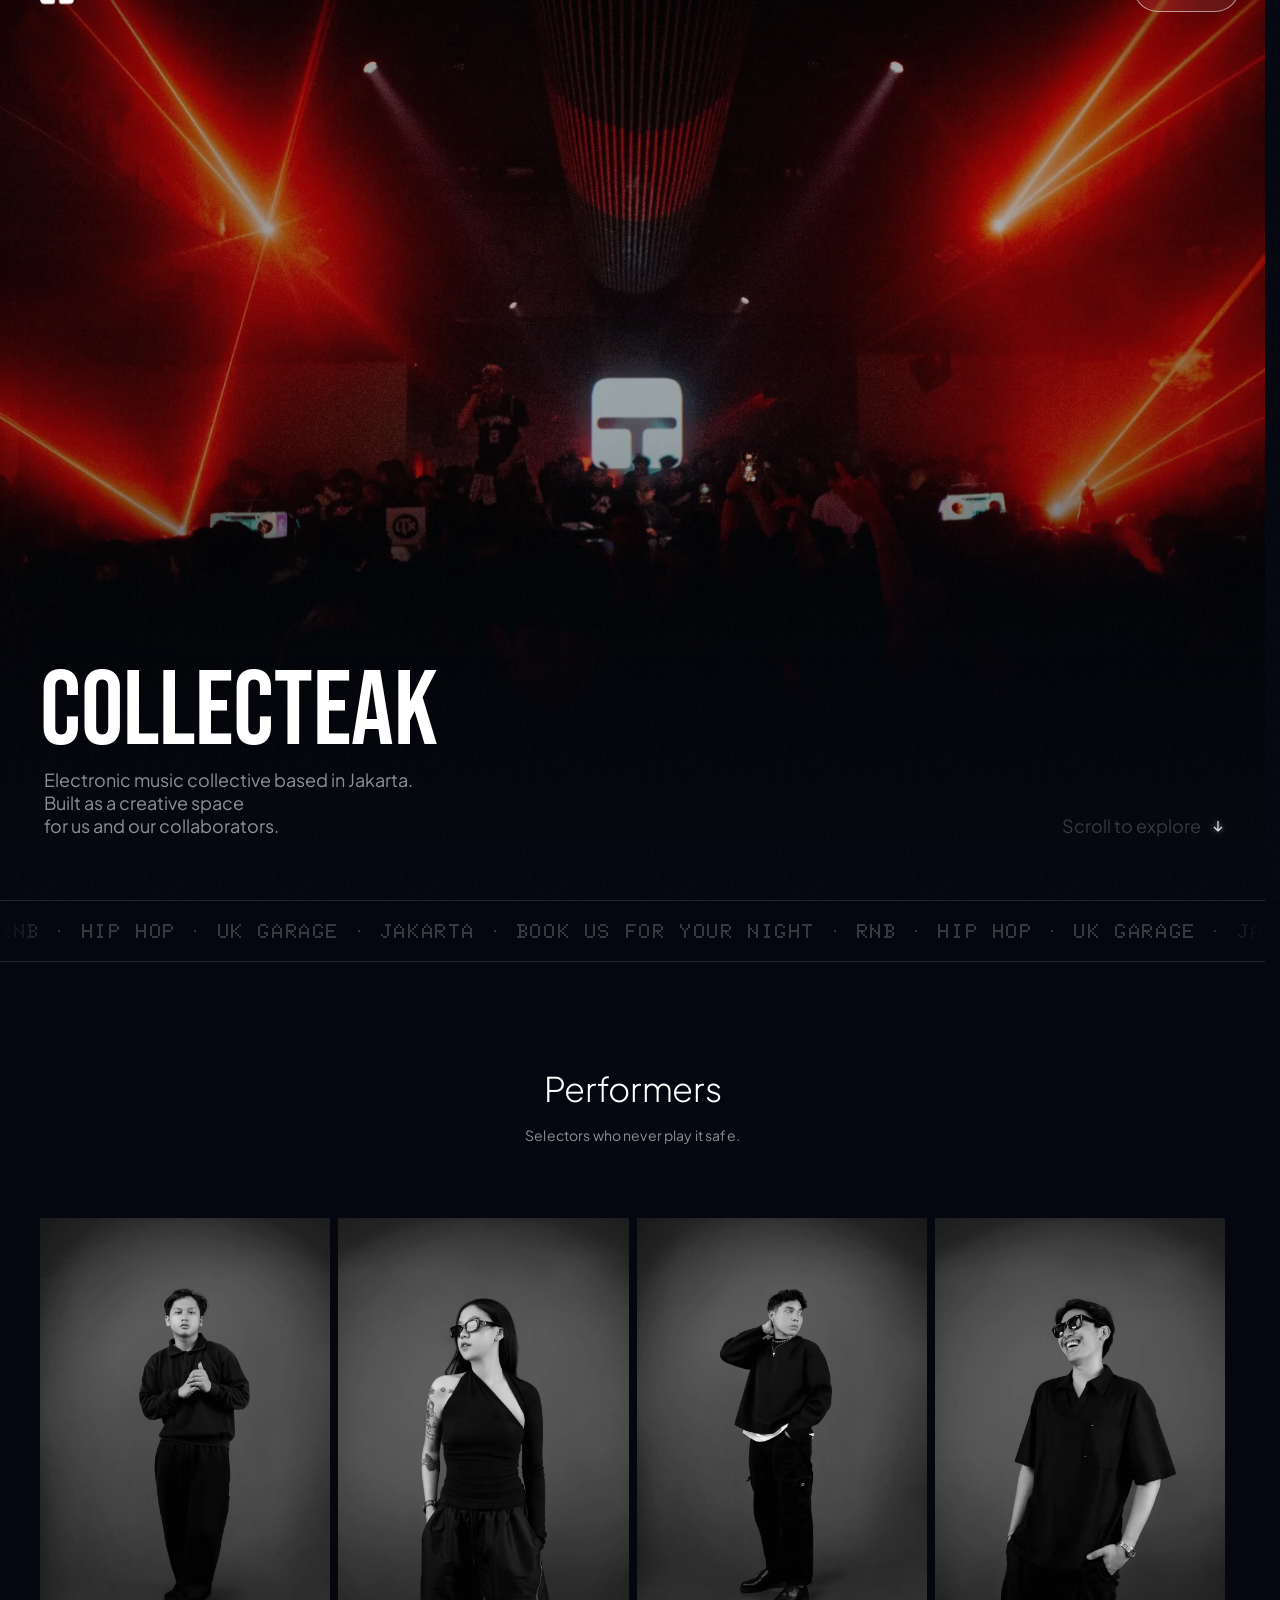
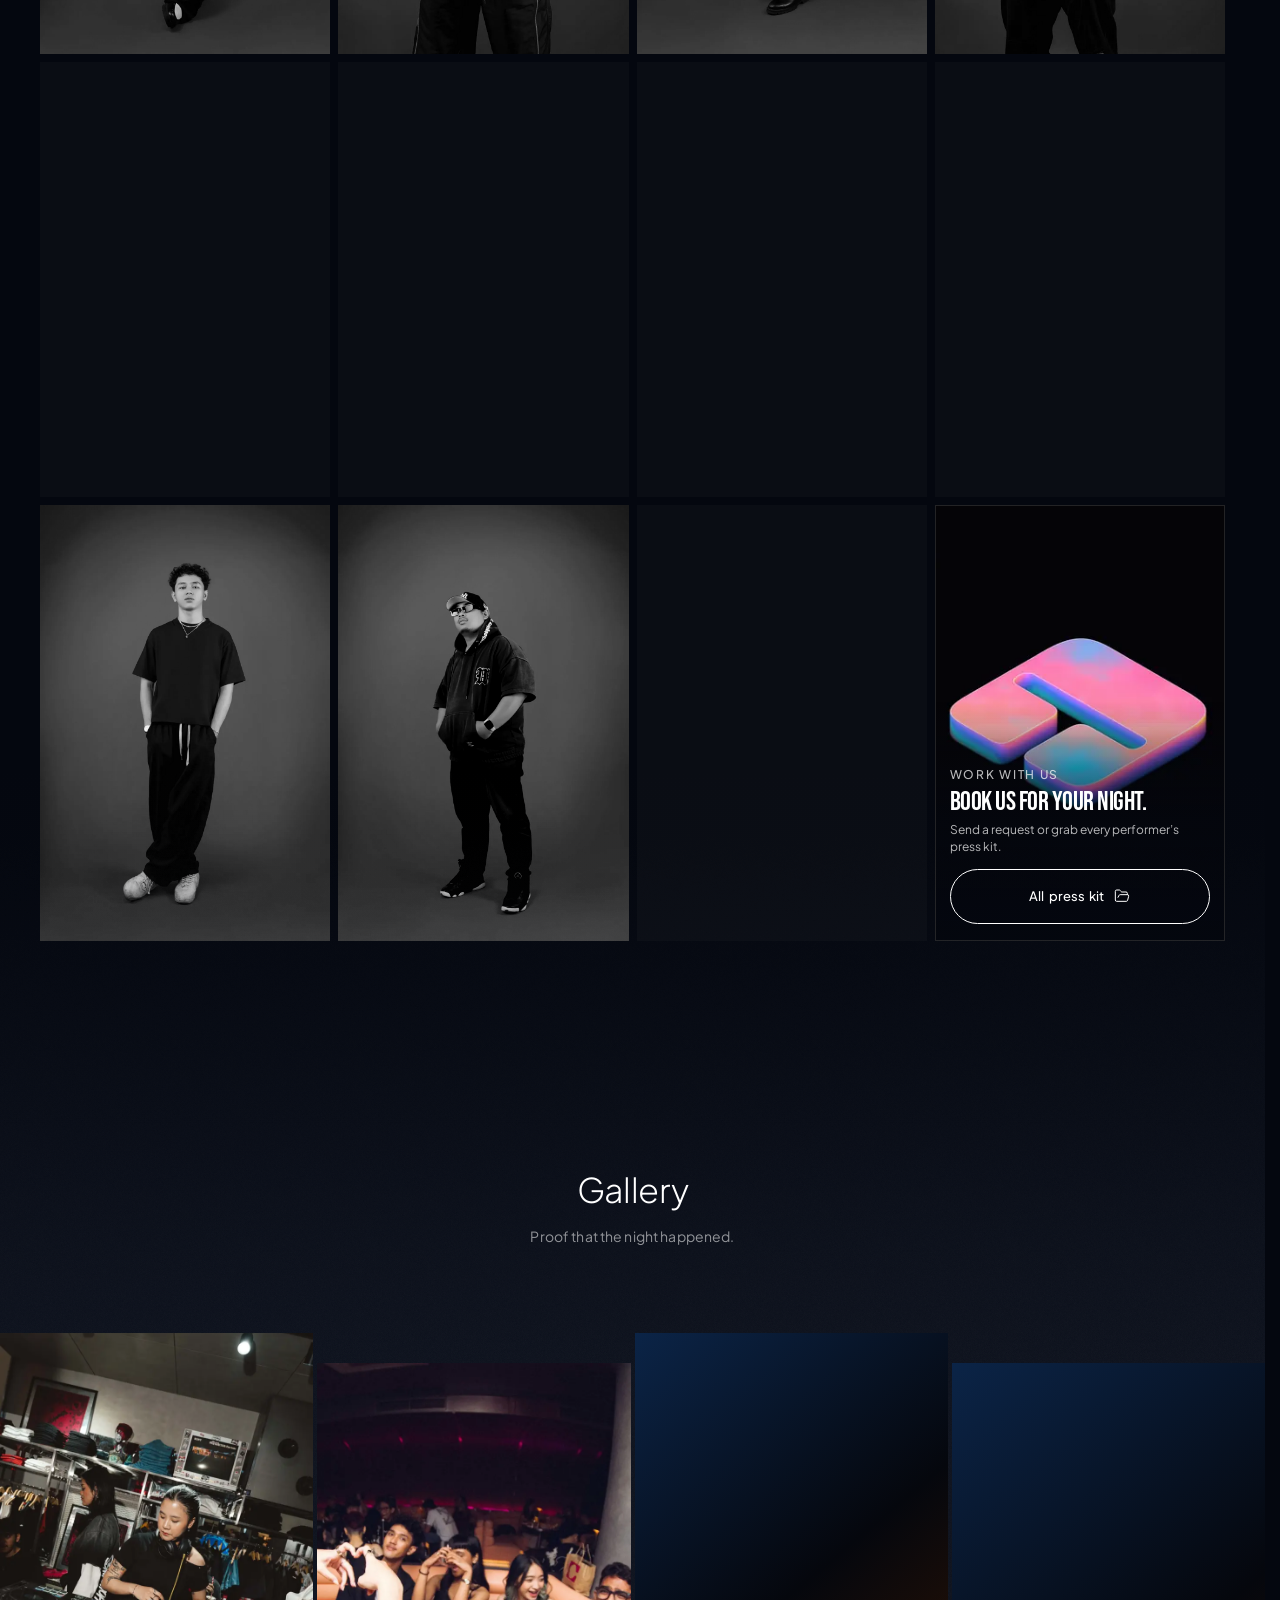
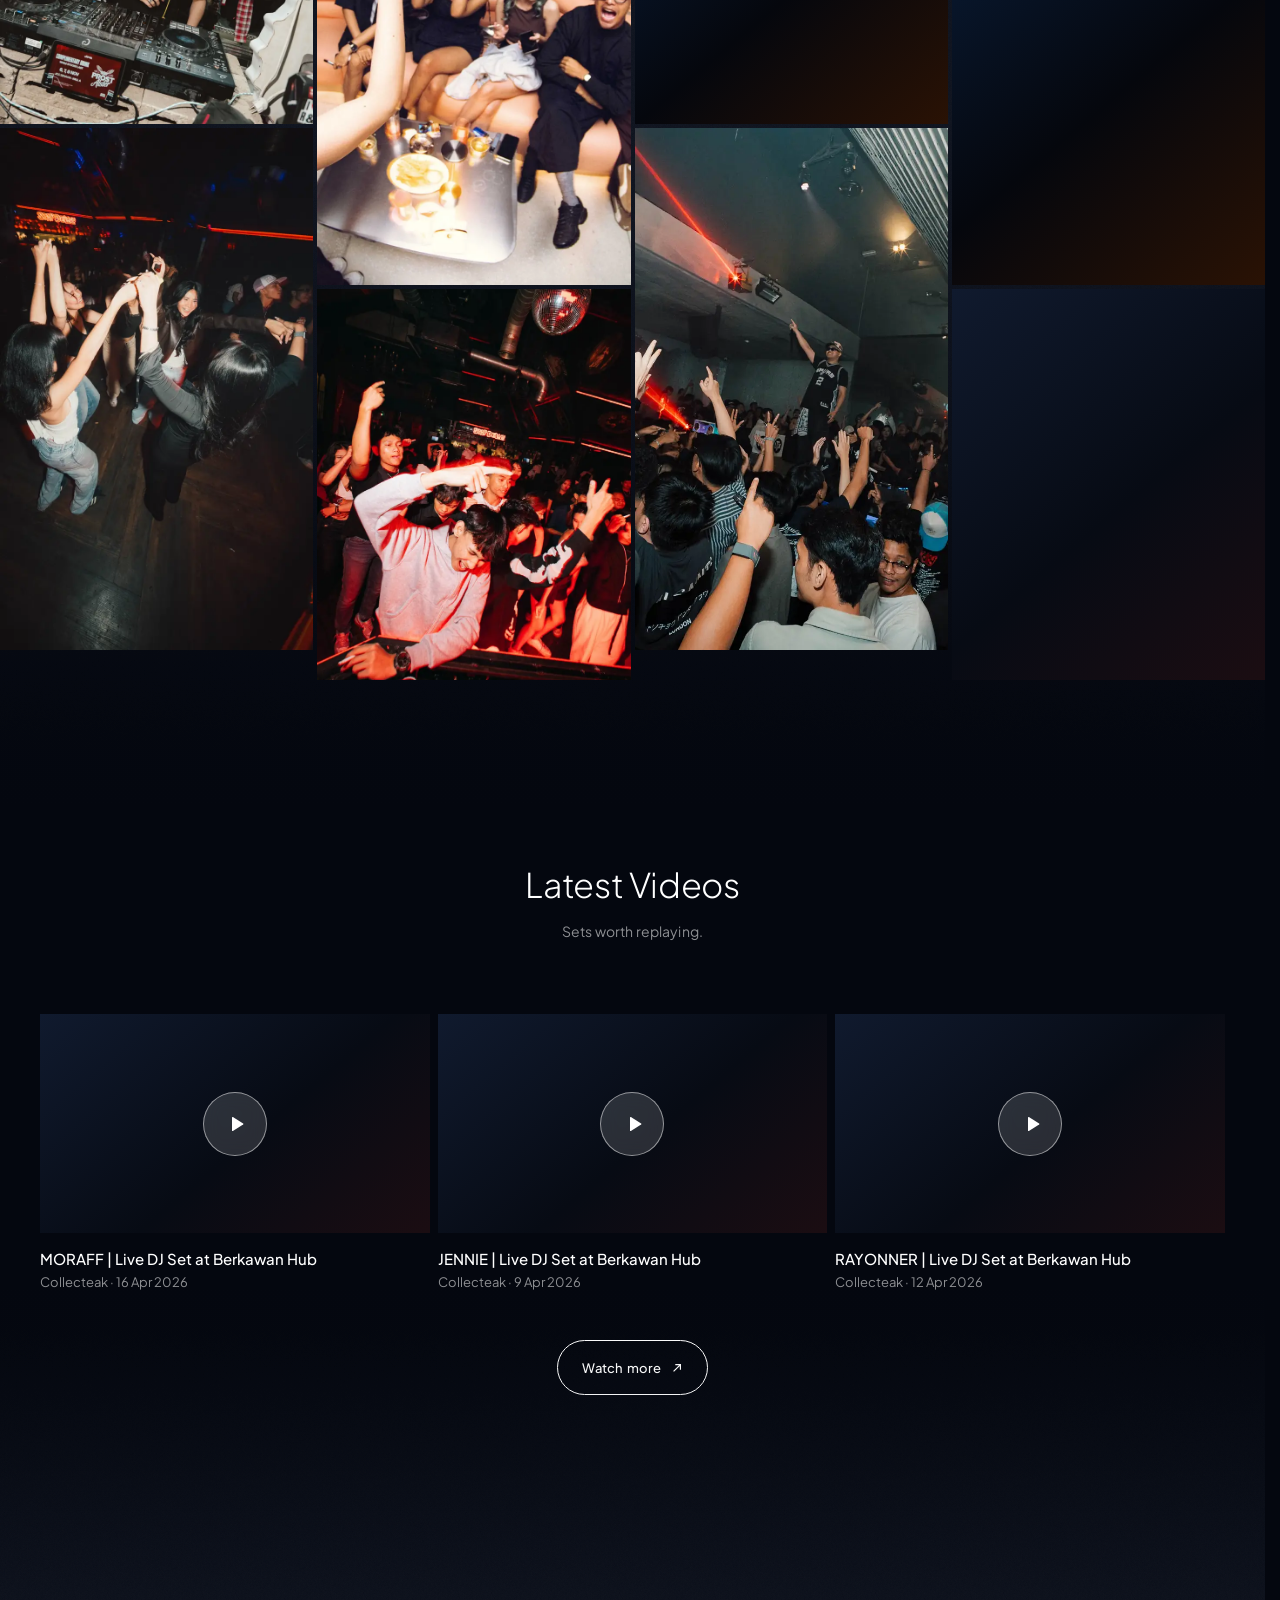
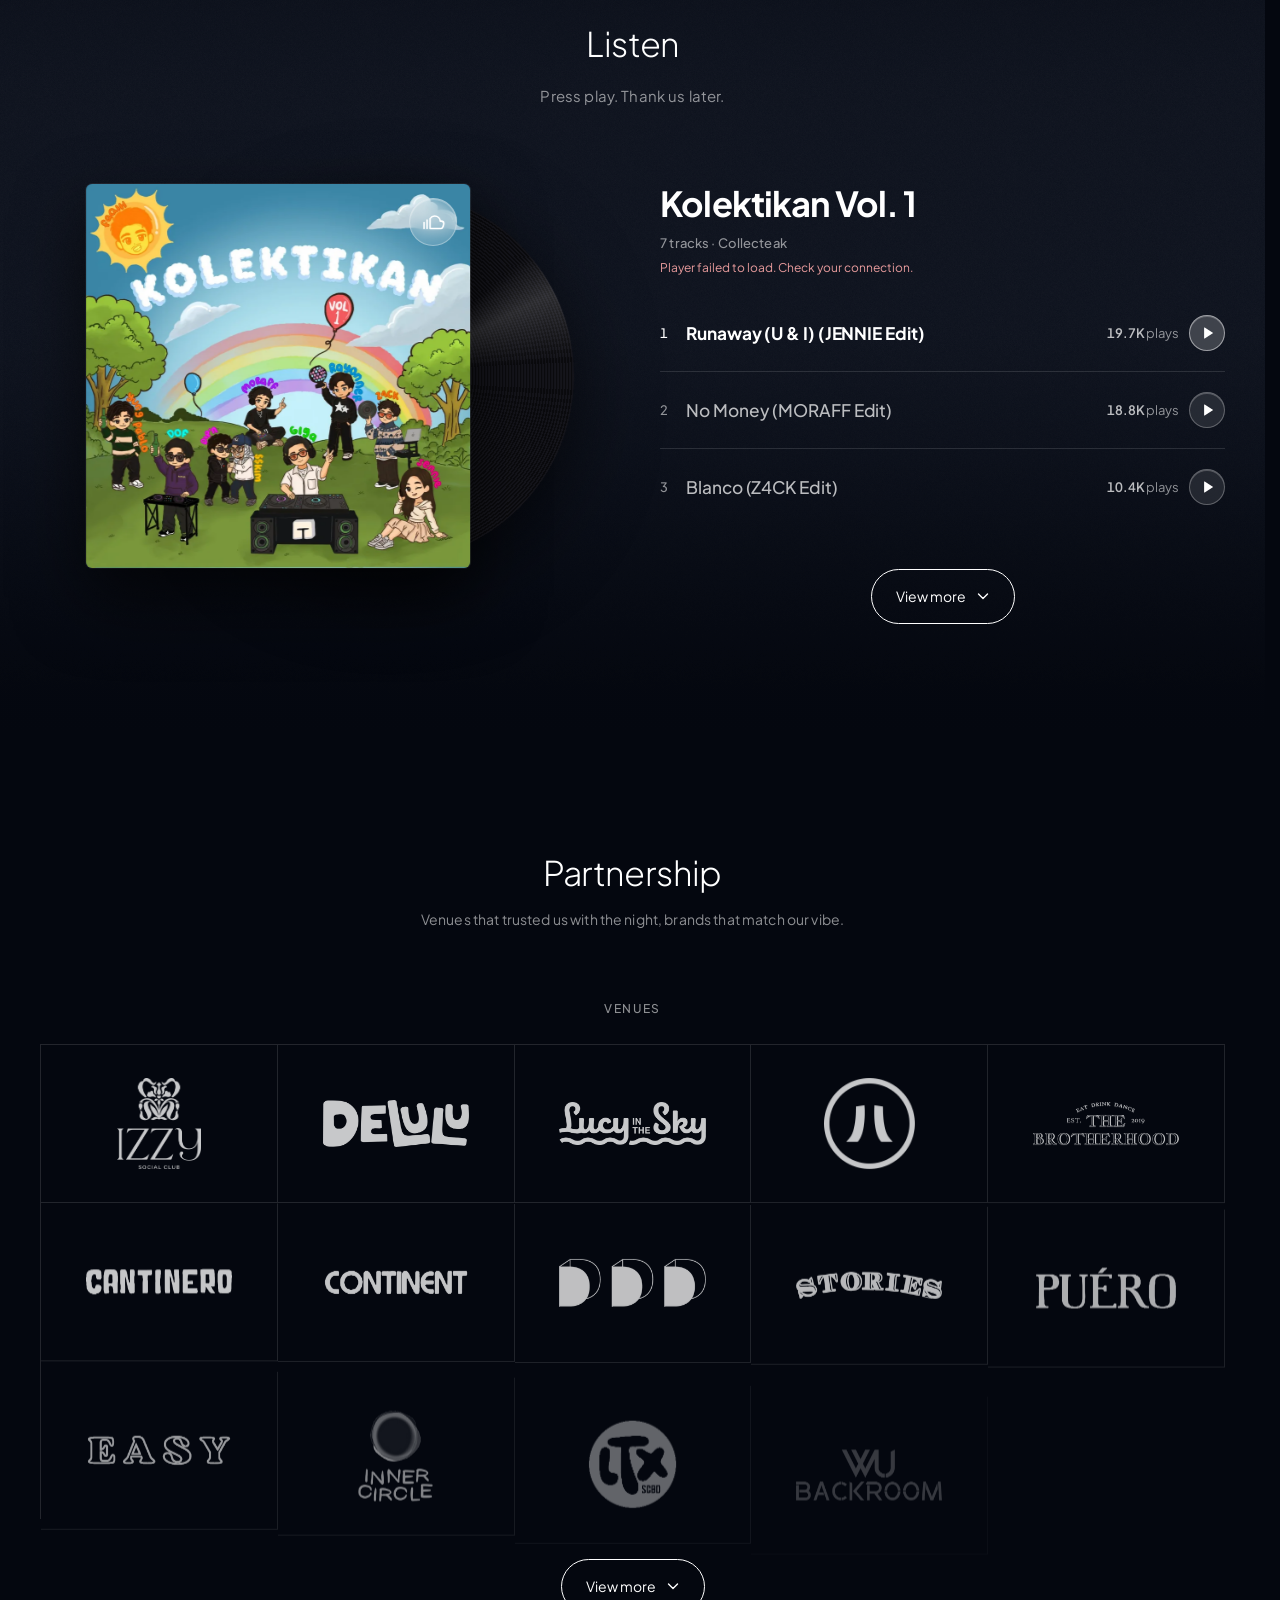
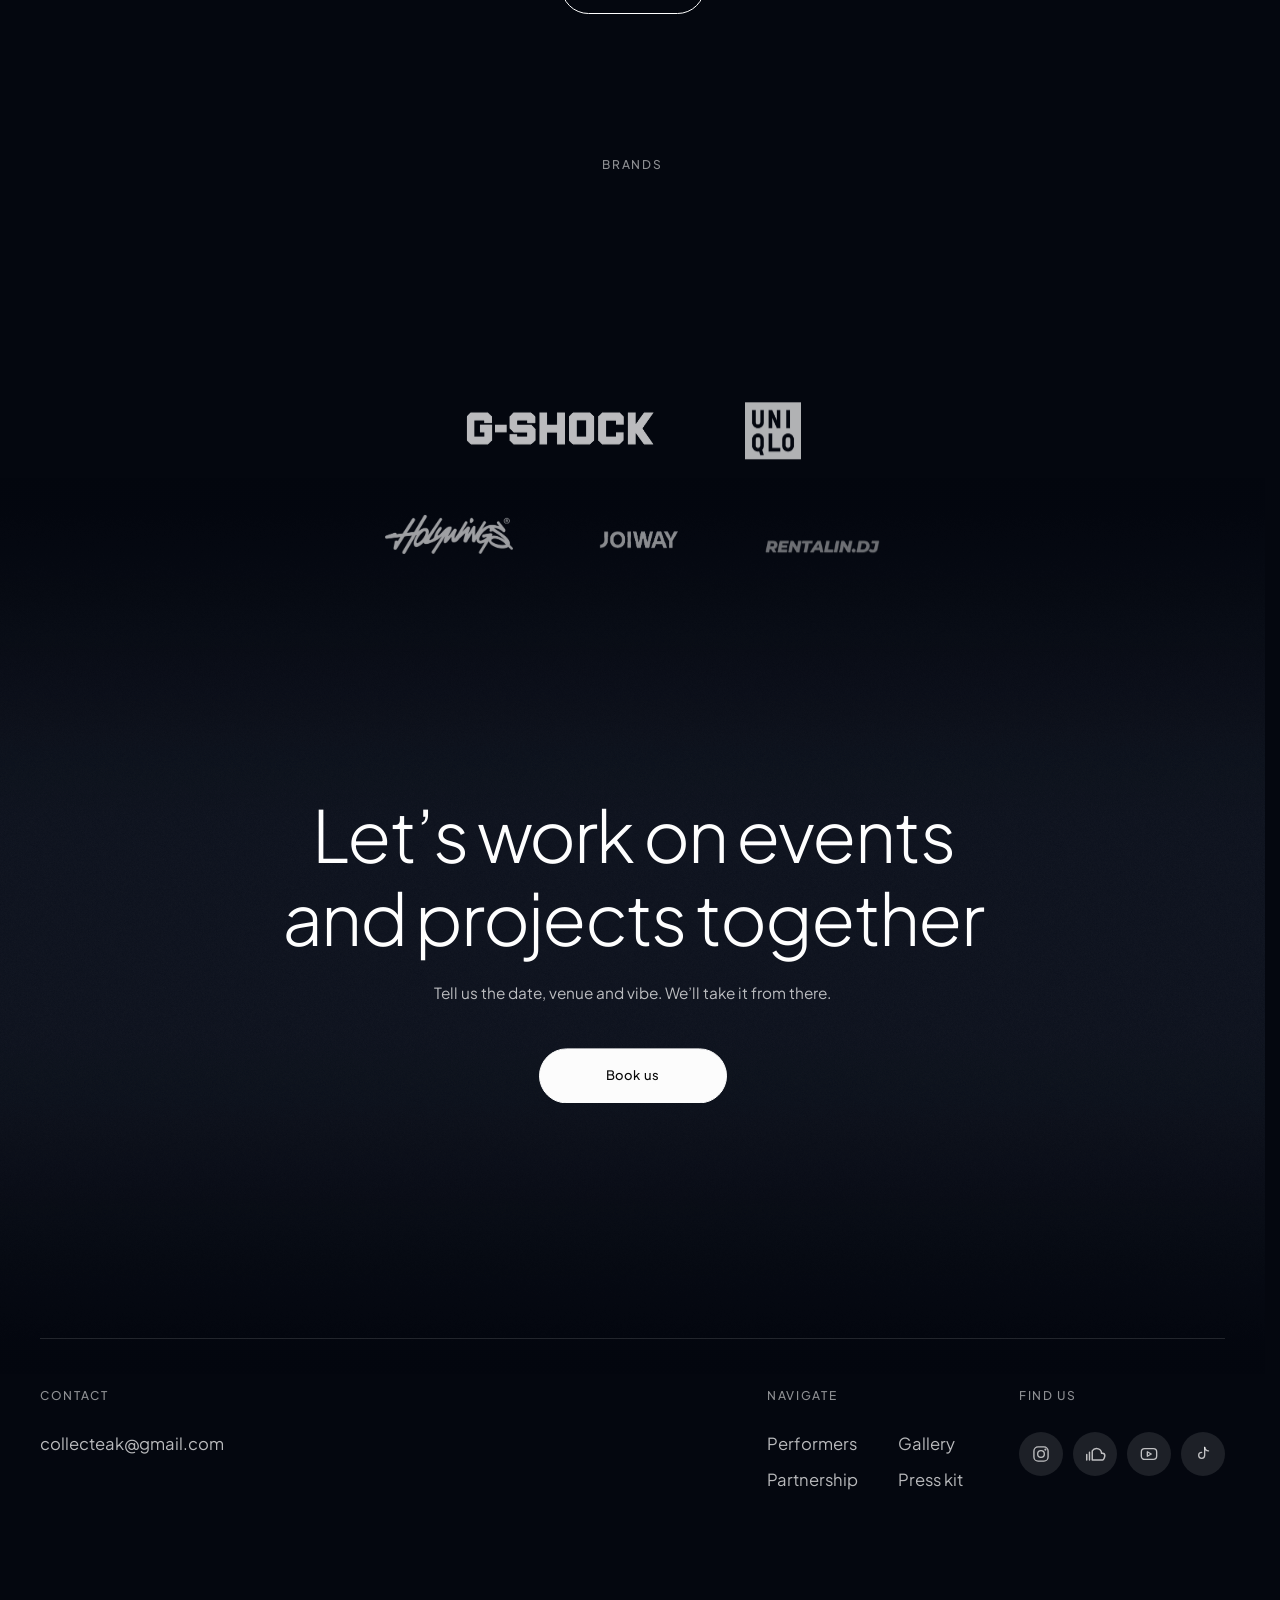
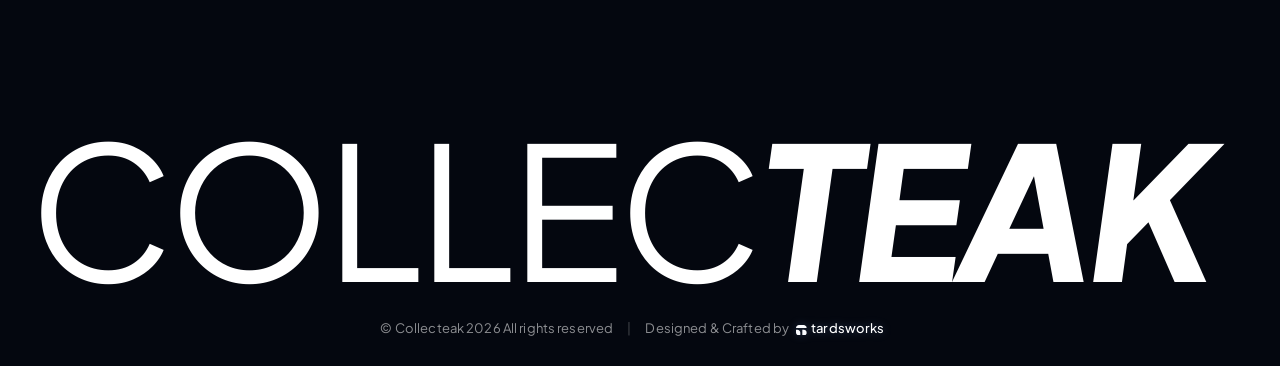
==== index.html @ 118f1865 "site_name changed" ====
<!doctype html>
<!--
Collecteak, single page site

- CSS:    assets/css/style.css (colors and sizes are variables on :root)
- JS:     assets/js/app.js (animation and interaction), vendor/ = GSAP, ScrollTrigger, Lenis
- Images: assets/img/{ui,talent,gallery,venues,brands}/ (all .webp)
- Video:  assets/video/collecteak_loop.mp4
- Google Fonts and Three.js (CDN) load from the network.
-->

<html lang="en">
<head>
<meta charset="utf-8">
<meta name="viewport" content="width=device-width,initial-scale=1,viewport-fit=cover">
<link rel="icon" type="image/webp" sizes="32x32" href="assets/img/ui/favicon-32.webp">
<link rel="icon" type="image/webp" sizes="16x16" href="assets/img/ui/favicon-16.webp">
<link rel="apple-touch-icon" sizes="180x180" href="assets/img/ui/apple-touch-icon.png">
<meta name="theme-color" content="#04070f">
<meta property="og:type" content="website">
<meta property="og:site_name" content="Collecteak">
<meta property="og:title" content="Collecteak">
<meta property="og:description" content="Jakarta electronic music collective. RnB, Hip Hop, UK Garage and more. Book us for your night.">
<meta property="og:url" content="https://collecteak-site.vercel.app/">
<meta property="og:image" content="https://collecteak-site.vercel.app/assets/img/share-preview.webp">
<meta property="og:image:type" content="image/webp">
<meta property="og:image:width" content="1200">
<meta property="og:image:height" content="630">
<meta property="og:image:alt" content="COLLECTEAK, Jakarta electronic music collective, live crowd under red lasers">
<meta name="twitter:card" content="summary_large_image">
<meta name="twitter:title" content="COLLECTEAK">
<meta name="twitter:description" content="Jakarta electronic music collective. RnB, Hip Hop, UK Garage and more. Book us for your night.">
<meta name="twitter:image" content="https://collecteak-site.vercel.app/assets/img/share-preview.webp">
<title>COLLECTEAK</title>
<meta name="description" content="Jakarta electronic music collective. RnB, Hip Hop, UK Garage and more. Book us for your night.">
<link rel="preconnect" href="https://fonts.googleapis.com">
<link rel="preconnect" href="https://fonts.gstatic.com" crossorigin>
<link href="https://fonts.googleapis.com/css2?family=Plus+Jakarta+Sans:ital,wght@0,300..800;1,800&family=Doto:wght@300&family=Bebas+Neue&display=swap" rel="stylesheet" media="print" onload="this.media='all'">
<noscript><link href="https://fonts.googleapis.com/css2?family=Plus+Jakarta+Sans:ital,wght@0,300..800;1,800&family=Doto:wght@300&family=Bebas+Neue&display=swap" rel="stylesheet"></noscript>
<link rel="stylesheet" href="assets/css/style.css">
<script src="assets/js/anti-flash.js"></script>
</head>
<body>
<div id="intro"><i class="ip top"></i><i class="ip bot"></i><i class="iflash"></i>
  <div class="ibox"><p class="iw" aria-label="COLLECTEAK"></p></div>
  <span class="ic">000</span><button class="iskip" type="button">Skip</button></div>

<header class="nav">
  <a class="logo" href="#top" aria-label="COLLECTEAK home">
    <img src="assets/img/ui/logo.webp" width="40" height="40" alt="COLLECTEAK">
  </a>
  <nav>
    <div class="side" inert><a href="#talent">Performers</a><a href="#gallery">Gallery</a><a href="#partners">Partnership</a><a href="https://drive.google.com/file/d/1TA0PlPCqAmGu-Fb9R7sBhVUICGeK_vtX/view?usp=sharing" target="_blank" rel="noopener noreferrer" data-presskit aria-label="Press kit, all performers (opens in a new tab)">Press kit</a><a href="#book">Booking</a></div>
    <button class="pill-menu" type="button" aria-expanded="false" aria-controls="menu">
      <svg width="10" height="10" viewBox="0 0 10 10"><path d="M0 0h4v4H0zM6 0h4v4H6zM0 6h4v4H0zM6 6h4v4H6z" fill="currentColor"/></svg><span>Menu</span>
    </button>
  </nav>
</header>

<div id="menu" class="overlay" inert>
  <div class="menu-links"><a class="l" href="#talent"><b>Performers</b><span class="arx" aria-hidden="true"><svg width="14" height="14" viewBox="0 0 14 14" fill="none" stroke="currentColor" stroke-width="1.2"><path d="M3 11L11 3M5 3h6v6"/></svg><svg width="14" height="14" viewBox="0 0 14 14" fill="none" stroke="currentColor" stroke-width="1.2"><path d="M3 11L11 3M5 3h6v6"/></svg></span></a><a class="l" href="#gallery"><b>Gallery</b><span class="arx" aria-hidden="true"><svg width="14" height="14" viewBox="0 0 14 14" fill="none" stroke="currentColor" stroke-width="1.2"><path d="M3 11L11 3M5 3h6v6"/></svg><svg width="14" height="14" viewBox="0 0 14 14" fill="none" stroke="currentColor" stroke-width="1.2"><path d="M3 11L11 3M5 3h6v6"/></svg></span></a><a class="l" href="#partners"><b>Partnership</b><span class="arx" aria-hidden="true"><svg width="14" height="14" viewBox="0 0 14 14" fill="none" stroke="currentColor" stroke-width="1.2"><path d="M3 11L11 3M5 3h6v6"/></svg><svg width="14" height="14" viewBox="0 0 14 14" fill="none" stroke="currentColor" stroke-width="1.2"><path d="M3 11L11 3M5 3h6v6"/></svg></span></a><a class="l" href="https://drive.google.com/file/d/1TA0PlPCqAmGu-Fb9R7sBhVUICGeK_vtX/view?usp=sharing" target="_blank" rel="noopener noreferrer" data-presskit aria-label="Press kit, all performers (opens in a new tab)"><b>Press kit</b><span class="arx" aria-hidden="true"><svg width="14" height="14" viewBox="0 0 14 14" fill="none" stroke="currentColor" stroke-width="1.2"><path d="M3 11L11 3M5 3h6v6"/></svg><svg width="14" height="14" viewBox="0 0 14 14" fill="none" stroke="currentColor" stroke-width="1.2"><path d="M3 11L11 3M5 3h6v6"/></svg></span></a><a class="l" href="#book"><b>Booking</b><span class="arx" aria-hidden="true"><svg width="14" height="14" viewBox="0 0 14 14" fill="none" stroke="currentColor" stroke-width="1.2"><path d="M3 11L11 3M5 3h6v6"/></svg><svg width="14" height="14" viewBox="0 0 14 14" fill="none" stroke="currentColor" stroke-width="1.2"><path d="M3 11L11 3M5 3h6v6"/></svg></span></a></div>
  <div class="soc menu-soc"><a href="https://www.instagram.com/collecteak/" target="_blank" rel="noopener" aria-label="Instagram"><svg width="20" height="20" viewBox="0 0 24 24" fill="none" stroke="currentColor" stroke-width="1.6" stroke-linecap="round" stroke-linejoin="round"><rect x="3.5" y="3.5" width="17" height="17" rx="5"/><circle cx="12" cy="12" r="4"/><circle cx="17.3" cy="6.7" r=".5" fill="currentColor"/></svg></a><a href="https://soundcloud.com/collecteak" target="_blank" rel="noopener" aria-label="SoundCloud"><svg width="22" height="22" viewBox="0 0 24 24" fill="none" stroke="currentColor" stroke-width="1.6" stroke-linecap="round" stroke-linejoin="round" aria-hidden="true"><path d="M3 12.5v6M6 10v8.5"/><path d="M9 18.5V8.6c1.1-1.7 2.6-2.6 4.5-2.6 3.1 0 5.5 2.3 5.7 5.3.3-.1.6-.2 1-.2 1.4 0 2.5 1.1 2.5 2.5s-1.1 4.9-2.5 4.9z"/></svg></a><a href="https://www.youtube.com/channel/UCy3XAcR4PoA_2_HxWDRNWUg" target="_blank" rel="noopener" aria-label="Youtube"><svg width="20" height="20" viewBox="0 0 24 24" fill="none" stroke="currentColor" stroke-width="1.6" stroke-linecap="round" stroke-linejoin="round"><rect x="2.8" y="5.5" width="18.4" height="13" rx="4"/><path d="M10 9.3v5.4l4.7-2.7z"/></svg></a><a href="https://www.tiktok.com/@collec.teak" target="_blank" rel="noopener" aria-label="Tiktok"><svg width="20" height="20" viewBox="0 0 24 24" fill="none" stroke="currentColor" stroke-width="1.6" stroke-linecap="round" stroke-linejoin="round"><path d="M14 4v9.6a3.6 3.6 0 1 1-3.6-3.6"/><path d="M14 4c.3 2.4 1.9 4 4.6 4.2"/></svg></a></div>
</div>

<div id="soon" class="soon" role="dialog" aria-modal="true" aria-labelledby="soonT" aria-describedby="soonP" aria-hidden="true" inert>
  <div class="soon-card">
    <span class="soon-ic" aria-hidden="true"><svg viewBox="0 0 24 24" fill="none" stroke="currentColor" stroke-width="1.3" stroke-linecap="round" stroke-linejoin="round"><path d="M6 3h12M6 21h12"/><path d="M7 3v3.2a5 5 0 0 0 1.6 3.7L12 12l-3.4 2.1A5 5 0 0 0 7 17.8V21"/><path d="M17 3v3.2a5 5 0 0 1-1.6 3.7L12 12l3.4 2.1a5 5 0 0 1 1.6 3.7V21"/></svg></span>
    <h3 id="soonT" class="soon-t">Coming soon</h3>
    <p id="soonP" class="soon-p">The press kit is on its way. Stay tuned.</p>
    <button type="button" class="btn btn-solid soon-x" aria-label="Close"><span class="bt" aria-hidden="true"><span class="c" style="--i:0" data-c="C">C</span><span class="c" style="--i:1" data-c="l">l</span><span class="c" style="--i:2" data-c="o">o</span><span class="c" style="--i:3" data-c="s">s</span><span class="c" style="--i:4" data-c="e">e</span></span></button>
  </div>
</div>

<main>
<section id="top" class="hero">
  <div class="ph hero-bg"><img src="assets/img/ui/hero-crowd.webp" alt="Club crowd under red laser light" fetchpriority="high" decoding="async"></div>
  <div class="hero-copy">
    <h1 class="wm" aria-label="COLLECTEAK"><span aria-hidden="true"><span class="wl" style="--i:0">C</span><span class="wl" style="--i:1">O</span><span class="wl" style="--i:2">L</span><span class="wl" style="--i:3">L</span><span class="wl" style="--i:4">E</span><span class="wl" style="--i:5">C</span><span class="wl" style="--i:6">T</span><span class="wl" style="--i:7">E</span><span class="wl" style="--i:8">A</span><span class="wl" style="--i:9">K</span></span></h1>
    <div class="hero-cta"><p><span class="nw">Electronic music collective based in Jakarta.</span><br class="hbr"> <span class="ln">Built as a creative space</span> <span class="ln">for us and our collaborators.</span></p></div>
  </div>
  <a class="scue" href="#talent" aria-label="Scroll to explore"><span class="sct">Scroll<span class="sct-x"> to explore</span></span><span class="arw" aria-hidden="true"><svg width="12" height="12" viewBox="0 0 12 12" fill="none" stroke="currentColor" stroke-width="1.2" aria-hidden="true"><path d="M6 1v10M2 7l4 4 4-4"/></svg><svg width="12" height="12" viewBox="0 0 12 12" fill="none" stroke="currentColor" stroke-width="1.2" aria-hidden="true"><path d="M6 1v10M2 7l4 4 4-4"/></svg></span></a>
  </section>
<div class="run-band" role="img" aria-label="RnB, Hip Hop, UK Garage. Jakarta. Book us for your night.">
  <div class="led" aria-hidden="true"><div class="led-t"><span>RNB · HIP HOP · UK GARAGE · JAKARTA · BOOK US FOR YOUR NIGHT · RNB · HIP HOP · UK GARAGE · JAKARTA · BOOK US FOR YOUR NIGHT · RNB · HIP HOP · UK GARAGE · JAKARTA · BOOK US FOR YOUR NIGHT · RNB · HIP HOP · UK GARAGE · JAKARTA · BOOK US FOR YOUR NIGHT · </span><span>RNB · HIP HOP · UK GARAGE · JAKARTA · BOOK US FOR YOUR NIGHT · RNB · HIP HOP · UK GARAGE · JAKARTA · BOOK US FOR YOUR NIGHT · RNB · HIP HOP · UK GARAGE · JAKARTA · BOOK US FOR YOUR NIGHT · RNB · HIP HOP · UK GARAGE · JAKARTA · BOOK US FOR YOUR NIGHT · </span></div></div>
</div>
<section id="talent" class="sec tal-sec">
  <h2 class="rv">Performers</h2>
  <p class="sub rv">Selectors who never play it safe.</p>
  <!-- PERFORMERS: each talent is one .tw block (a .tcard card, all controls live inside the card).
       Photo = <img>. Desktop: the bottom glass bar holds SoundCloud (.tsc), Instagram (.tin) and the Press kit button (.tpk-btn, folder icon).
       Mobile: .tsocial (IG above SoundCloud) moves to the top right of the card and Press kit becomes a glass pill at the bottom.
       Replace href="#" with the real URL (Drive link for the Press kit). While href="#" the button looks active but does nothing when clicked.
       The last card (.tw-cta) is the 3D logo loop video with 3 lines of copy, linking to #book. -->
  <div class="tal">
    <div class="tw stg">
      <div class="ph tcard">
        <img src="assets/img/talent/yung-pablo.webp" alt="Yung Pablo" width="960" height="1440" loading="lazy" decoding="async">
        <div class="tinfo">
          <h3 class="tname">Yung Pablo</h3>
          <div class="tsocial">
            <a class="tic tsc" href="https://soundcloud.com/pab-pab-pab" target="_blank" rel="noopener noreferrer" draggable="false" title="SoundCloud" aria-label="Yung Pablo on SoundCloud (opens in a new tab)"><svg viewBox="0 0 24 24" fill="none" stroke="currentColor" stroke-width="1.27" stroke-linecap="round" stroke-linejoin="round" aria-hidden="true"><path d="M3 12.5v6M6 10v8.5"/><path d="M9 18.5V8.6c1.1-1.7 2.6-2.6 4.5-2.6 3.1 0 5.5 2.3 5.7 5.3.3-.1.6-.2 1-.2 1.4 0 2.5 1.1 2.5 2.5s-1.1 4.9-2.5 4.9z"/></svg></a>
            <a class="tic tin" href="https://www.instagram.com/___yungpablo/" target="_blank" rel="noopener noreferrer" draggable="false" title="@___yungpablo" aria-label="Yung Pablo on Instagram (opens in a new tab)"><svg viewBox="0 0 24 24" fill="none" stroke="currentColor" stroke-width="1.5" stroke-linecap="round" stroke-linejoin="round" aria-hidden="true"><rect x="3.5" y="3.5" width="17" height="17" rx="5"/><circle cx="12" cy="12" r="4"/><circle cx="17.2" cy="6.8" r=".5" fill="currentColor"/></svg></a>
          </div>
          <div class="tpk">
            <a class="btn btn-solid tpk-btn" href="https://drive.google.com/file/d/1j81QEkkll_fjA2ugAFl0mXU8m2eyGKOW/view?usp=sharing" target="_blank" rel="noopener noreferrer" draggable="false" aria-label="Yung Pablo press kit (opens in a new tab)"><span class="bt"><span class="c" style="--i:0" data-c="P">P</span><span class="c" style="--i:1" data-c="r">r</span><span class="c" style="--i:2" data-c="e">e</span><span class="c" style="--i:3" data-c="s">s</span><span class="c" style="--i:4" data-c="s">s</span><span class="c" style="--i:5" data-c=" "> </span><span class="c" style="--i:6" data-c="k">k</span><span class="c" style="--i:7" data-c="i">i</span><span class="c" style="--i:8" data-c="t">t</span></span><svg viewBox="0 0 24 24" width="16" height="16" fill="none" stroke="currentColor" stroke-width="1.5" stroke-linecap="round" stroke-linejoin="round" aria-hidden="true"><path d="m6 14 1.5-2.9A2 2 0 0 1 9.24 10H20a2 2 0 0 1 1.94 2.5l-1.54 6a2 2 0 0 1-1.95 1.5H4a2 2 0 0 1-2-2V5a2 2 0 0 1 2-2h3.9a2 2 0 0 1 1.69.9l.81 1.2a2 2 0 0 0 1.67.9H18a2 2 0 0 1 2 2v2"/></svg></a>
          </div>
        </div>
      </div>
    </div>
    <div class="tw stg">
      <div class="ph tcard">
        <img src="assets/img/talent/jennie.webp" alt="Jennie" width="960" height="1440" loading="lazy" decoding="async">
        <div class="tinfo">
          <h3 class="tname">Jennie</h3>
          <div class="tsocial">
            <a class="tic tsc" href="https://soundcloud.com/jennisoepeno" target="_blank" rel="noopener noreferrer" draggable="false" title="SoundCloud" aria-label="Jennie on SoundCloud (opens in a new tab)"><svg viewBox="0 0 24 24" fill="none" stroke="currentColor" stroke-width="1.27" stroke-linecap="round" stroke-linejoin="round" aria-hidden="true"><path d="M3 12.5v6M6 10v8.5"/><path d="M9 18.5V8.6c1.1-1.7 2.6-2.6 4.5-2.6 3.1 0 5.5 2.3 5.7 5.3.3-.1.6-.2 1-.2 1.4 0 2.5 1.1 2.5 2.5s-1.1 4.9-2.5 4.9z"/></svg></a>
            <a class="tic tin" href="https://instagram.com/jennisoepeno" target="_blank" rel="noopener noreferrer" draggable="false" title="@jennisoepeno" aria-label="Jennie on Instagram (opens in a new tab)"><svg viewBox="0 0 24 24" fill="none" stroke="currentColor" stroke-width="1.5" stroke-linecap="round" stroke-linejoin="round" aria-hidden="true"><rect x="3.5" y="3.5" width="17" height="17" rx="5"/><circle cx="12" cy="12" r="4"/><circle cx="17.2" cy="6.8" r=".5" fill="currentColor"/></svg></a>
          </div>
          <div class="tpk">
            <a class="btn btn-solid tpk-btn" href="https://drive.google.com/file/d/1p7YWulDwiQ9xz5FQZ9GSKikWlBSEY9ms/view?usp=sharing" target="_blank" rel="noopener noreferrer" draggable="false" aria-label="Jennie press kit (opens in a new tab)"><span class="bt"><span class="c" style="--i:0" data-c="P">P</span><span class="c" style="--i:1" data-c="r">r</span><span class="c" style="--i:2" data-c="e">e</span><span class="c" style="--i:3" data-c="s">s</span><span class="c" style="--i:4" data-c="s">s</span><span class="c" style="--i:5" data-c=" "> </span><span class="c" style="--i:6" data-c="k">k</span><span class="c" style="--i:7" data-c="i">i</span><span class="c" style="--i:8" data-c="t">t</span></span><svg viewBox="0 0 24 24" width="16" height="16" fill="none" stroke="currentColor" stroke-width="1.5" stroke-linecap="round" stroke-linejoin="round" aria-hidden="true"><path d="m6 14 1.5-2.9A2 2 0 0 1 9.24 10H20a2 2 0 0 1 1.94 2.5l-1.54 6a2 2 0 0 1-1.95 1.5H4a2 2 0 0 1-2-2V5a2 2 0 0 1 2-2h3.9a2 2 0 0 1 1.69.9l.81 1.2a2 2 0 0 0 1.67.9H18a2 2 0 0 1 2 2v2"/></svg></a>
          </div>
        </div>
      </div>
    </div>
    <div class="tw stg">
      <div class="ph tcard">
        <img src="assets/img/talent/z4ck.webp" alt="Z4ck" width="960" height="1440" loading="lazy" decoding="async">
        <div class="tinfo">
          <h3 class="tname">Z4ck</h3>
          <div class="tsocial">
            <a class="tic tsc" href="https://soundcloud.com/alif-muhammad-dzaki" target="_blank" rel="noopener noreferrer" draggable="false" title="SoundCloud" aria-label="Z4ck on SoundCloud (opens in a new tab)"><svg viewBox="0 0 24 24" fill="none" stroke="currentColor" stroke-width="1.27" stroke-linecap="round" stroke-linejoin="round" aria-hidden="true"><path d="M3 12.5v6M6 10v8.5"/><path d="M9 18.5V8.6c1.1-1.7 2.6-2.6 4.5-2.6 3.1 0 5.5 2.3 5.7 5.3.3-.1.6-.2 1-.2 1.4 0 2.5 1.1 2.5 2.5s-1.1 4.9-2.5 4.9z"/></svg></a>
            <a class="tic tin" href="https://instagram.com/alifmdzaki" target="_blank" rel="noopener noreferrer" draggable="false" title="@alifmdzaki" aria-label="Z4ck on Instagram (opens in a new tab)"><svg viewBox="0 0 24 24" fill="none" stroke="currentColor" stroke-width="1.5" stroke-linecap="round" stroke-linejoin="round" aria-hidden="true"><rect x="3.5" y="3.5" width="17" height="17" rx="5"/><circle cx="12" cy="12" r="4"/><circle cx="17.2" cy="6.8" r=".5" fill="currentColor"/></svg></a>
          </div>
          <div class="tpk">
            <a class="btn btn-solid tpk-btn" href="https://drive.google.com/file/d/1dZNICSJsno-XjHZZxwqtmz1XHr4N5GVG/view?usp=sharing" target="_blank" rel="noopener noreferrer" draggable="false" aria-label="Z4ck press kit (opens in a new tab)"><span class="bt"><span class="c" style="--i:0" data-c="P">P</span><span class="c" style="--i:1" data-c="r">r</span><span class="c" style="--i:2" data-c="e">e</span><span class="c" style="--i:3" data-c="s">s</span><span class="c" style="--i:4" data-c="s">s</span><span class="c" style="--i:5" data-c=" "> </span><span class="c" style="--i:6" data-c="k">k</span><span class="c" style="--i:7" data-c="i">i</span><span class="c" style="--i:8" data-c="t">t</span></span><svg viewBox="0 0 24 24" width="16" height="16" fill="none" stroke="currentColor" stroke-width="1.5" stroke-linecap="round" stroke-linejoin="round" aria-hidden="true"><path d="m6 14 1.5-2.9A2 2 0 0 1 9.24 10H20a2 2 0 0 1 1.94 2.5l-1.54 6a2 2 0 0 1-1.95 1.5H4a2 2 0 0 1-2-2V5a2 2 0 0 1 2-2h3.9a2 2 0 0 1 1.69.9l.81 1.2a2 2 0 0 0 1.67.9H18a2 2 0 0 1 2 2v2"/></svg></a>
          </div>
        </div>
      </div>
    </div>
    <div class="tw stg">
      <div class="ph tcard">
        <img src="assets/img/talent/dof.webp" alt="Dof" width="960" height="1440" loading="lazy" decoding="async">
        <div class="tinfo">
          <h3 class="tname">Dof</h3>
          <div class="tsocial">
            <a class="tic tsc" href="https://soundcloud.com/aldo-fallah" target="_blank" rel="noopener noreferrer" draggable="false" title="SoundCloud" aria-label="Dof on SoundCloud (opens in a new tab)"><svg viewBox="0 0 24 24" fill="none" stroke="currentColor" stroke-width="1.27" stroke-linecap="round" stroke-linejoin="round" aria-hidden="true"><path d="M3 12.5v6M6 10v8.5"/><path d="M9 18.5V8.6c1.1-1.7 2.6-2.6 4.5-2.6 3.1 0 5.5 2.3 5.7 5.3.3-.1.6-.2 1-.2 1.4 0 2.5 1.1 2.5 2.5s-1.1 4.9-2.5 4.9z"/></svg></a>
            <a class="tic tin" href="https://instagram.com/aldofallah16" target="_blank" rel="noopener noreferrer" draggable="false" title="@aldofallah16" aria-label="Dof on Instagram (opens in a new tab)"><svg viewBox="0 0 24 24" fill="none" stroke="currentColor" stroke-width="1.5" stroke-linecap="round" stroke-linejoin="round" aria-hidden="true"><rect x="3.5" y="3.5" width="17" height="17" rx="5"/><circle cx="12" cy="12" r="4"/><circle cx="17.2" cy="6.8" r=".5" fill="currentColor"/></svg></a>
          </div>
          <div class="tpk">
            <a class="btn btn-solid tpk-btn" href="https://drive.google.com/file/d/1KveHzVBWaFE5jzjagZq701WuIuUrKxcj/view?usp=sharing" target="_blank" rel="noopener noreferrer" draggable="false" aria-label="Dof press kit (opens in a new tab)"><span class="bt"><span class="c" style="--i:0" data-c="P">P</span><span class="c" style="--i:1" data-c="r">r</span><span class="c" style="--i:2" data-c="e">e</span><span class="c" style="--i:3" data-c="s">s</span><span class="c" style="--i:4" data-c="s">s</span><span class="c" style="--i:5" data-c=" "> </span><span class="c" style="--i:6" data-c="k">k</span><span class="c" style="--i:7" data-c="i">i</span><span class="c" style="--i:8" data-c="t">t</span></span><svg viewBox="0 0 24 24" width="16" height="16" fill="none" stroke="currentColor" stroke-width="1.5" stroke-linecap="round" stroke-linejoin="round" aria-hidden="true"><path d="m6 14 1.5-2.9A2 2 0 0 1 9.24 10H20a2 2 0 0 1 1.94 2.5l-1.54 6a2 2 0 0 1-1.95 1.5H4a2 2 0 0 1-2-2V5a2 2 0 0 1 2-2h3.9a2 2 0 0 1 1.69.9l.81 1.2a2 2 0 0 0 1.67.9H18a2 2 0 0 1 2 2v2"/></svg></a>
          </div>
        </div>
      </div>
    </div>
    <div class="tw stg">
      <div class="ph tcard">
        <img src="assets/img/talent/fate.webp" alt="Fate" width="960" height="1440" loading="lazy" decoding="async">
        <div class="tinfo">
          <h3 class="tname">Fate</h3>
          <div class="tsocial">
            <a class="tic tsc" href="#" target="_blank" rel="noopener noreferrer" draggable="false" title="SoundCloud" aria-label="Fate on SoundCloud (opens in a new tab)"><svg viewBox="0 0 24 24" fill="none" stroke="currentColor" stroke-width="1.27" stroke-linecap="round" stroke-linejoin="round" aria-hidden="true"><path d="M3 12.5v6M6 10v8.5"/><path d="M9 18.5V8.6c1.1-1.7 2.6-2.6 4.5-2.6 3.1 0 5.5 2.3 5.7 5.3.3-.1.6-.2 1-.2 1.4 0 2.5 1.1 2.5 2.5s-1.1 4.9-2.5 4.9z"/></svg></a>
            <a class="tic tin" href="https://instagram.com/fadlanrst" target="_blank" rel="noopener noreferrer" draggable="false" title="@fadlanrst" aria-label="Fate on Instagram (opens in a new tab)"><svg viewBox="0 0 24 24" fill="none" stroke="currentColor" stroke-width="1.5" stroke-linecap="round" stroke-linejoin="round" aria-hidden="true"><rect x="3.5" y="3.5" width="17" height="17" rx="5"/><circle cx="12" cy="12" r="4"/><circle cx="17.2" cy="6.8" r=".5" fill="currentColor"/></svg></a>
          </div>
          <div class="tpk">
            <a data-soon="Fate" class="btn btn-solid tpk-btn" href="#" target="_blank" rel="noopener noreferrer" draggable="false" aria-label="Fate press kit (opens in a new tab)"><span class="bt"><span class="c" style="--i:0" data-c="P">P</span><span class="c" style="--i:1" data-c="r">r</span><span class="c" style="--i:2" data-c="e">e</span><span class="c" style="--i:3" data-c="s">s</span><span class="c" style="--i:4" data-c="s">s</span><span class="c" style="--i:5" data-c=" "> </span><span class="c" style="--i:6" data-c="k">k</span><span class="c" style="--i:7" data-c="i">i</span><span class="c" style="--i:8" data-c="t">t</span></span><svg viewBox="0 0 24 24" width="16" height="16" fill="none" stroke="currentColor" stroke-width="1.5" stroke-linecap="round" stroke-linejoin="round" aria-hidden="true"><path d="m6 14 1.5-2.9A2 2 0 0 1 9.24 10H20a2 2 0 0 1 1.94 2.5l-1.54 6a2 2 0 0 1-1.95 1.5H4a2 2 0 0 1-2-2V5a2 2 0 0 1 2-2h3.9a2 2 0 0 1 1.69.9l.81 1.2a2 2 0 0 0 1.67.9H18a2 2 0 0 1 2 2v2"/></svg></a>
          </div>
        </div>
      </div>
    </div>
    <div class="tw stg">
      <div class="ph tcard">
        <img src="assets/img/talent/giga.webp" alt="Giga" width="960" height="1440" loading="lazy" decoding="async">
        <div class="tinfo">
          <h3 class="tname">Giga</h3>
          <div class="tsocial">
            <a class="tic tsc" href="https://soundcloud.com/agiggg" target="_blank" rel="noopener noreferrer" draggable="false" title="SoundCloud" aria-label="Giga on SoundCloud (opens in a new tab)"><svg viewBox="0 0 24 24" fill="none" stroke="currentColor" stroke-width="1.27" stroke-linecap="round" stroke-linejoin="round" aria-hidden="true"><path d="M3 12.5v6M6 10v8.5"/><path d="M9 18.5V8.6c1.1-1.7 2.6-2.6 4.5-2.6 3.1 0 5.5 2.3 5.7 5.3.3-.1.6-.2 1-.2 1.4 0 2.5 1.1 2.5 2.5s-1.1 4.9-2.5 4.9z"/></svg></a>
            <a class="tic tin" href="https://instagram.com/rizqigiga" target="_blank" rel="noopener noreferrer" draggable="false" title="@rizqigiga" aria-label="Giga on Instagram (opens in a new tab)"><svg viewBox="0 0 24 24" fill="none" stroke="currentColor" stroke-width="1.5" stroke-linecap="round" stroke-linejoin="round" aria-hidden="true"><rect x="3.5" y="3.5" width="17" height="17" rx="5"/><circle cx="12" cy="12" r="4"/><circle cx="17.2" cy="6.8" r=".5" fill="currentColor"/></svg></a>
          </div>
          <div class="tpk">
            <a class="btn btn-solid tpk-btn" href="https://drive.google.com/file/d/18lRAJBxxQIAngoZY_5yyotQmap37esQr/view?usp=sharing" target="_blank" rel="noopener noreferrer" draggable="false" aria-label="Giga press kit (opens in a new tab)"><span class="bt"><span class="c" style="--i:0" data-c="P">P</span><span class="c" style="--i:1" data-c="r">r</span><span class="c" style="--i:2" data-c="e">e</span><span class="c" style="--i:3" data-c="s">s</span><span class="c" style="--i:4" data-c="s">s</span><span class="c" style="--i:5" data-c=" "> </span><span class="c" style="--i:6" data-c="k">k</span><span class="c" style="--i:7" data-c="i">i</span><span class="c" style="--i:8" data-c="t">t</span></span><svg viewBox="0 0 24 24" width="16" height="16" fill="none" stroke="currentColor" stroke-width="1.5" stroke-linecap="round" stroke-linejoin="round" aria-hidden="true"><path d="m6 14 1.5-2.9A2 2 0 0 1 9.24 10H20a2 2 0 0 1 1.94 2.5l-1.54 6a2 2 0 0 1-1.95 1.5H4a2 2 0 0 1-2-2V5a2 2 0 0 1 2-2h3.9a2 2 0 0 1 1.69.9l.81 1.2a2 2 0 0 0 1.67.9H18a2 2 0 0 1 2 2v2"/></svg></a>
          </div>
        </div>
      </div>
    </div>
    <div class="tw stg">
      <div class="ph tcard">
        <img src="assets/img/talent/rayonner.webp" alt="Rayonner" width="960" height="1440" loading="lazy" decoding="async">
        <div class="tinfo">
          <h3 class="tname">Rayonner</h3>
          <div class="tsocial">
            <a class="tic tsc" href="https://soundcloud.com/bintang-rayonner" target="_blank" rel="noopener noreferrer" draggable="false" title="SoundCloud" aria-label="Rayonner on SoundCloud (opens in a new tab)"><svg viewBox="0 0 24 24" fill="none" stroke="currentColor" stroke-width="1.27" stroke-linecap="round" stroke-linejoin="round" aria-hidden="true"><path d="M3 12.5v6M6 10v8.5"/><path d="M9 18.5V8.6c1.1-1.7 2.6-2.6 4.5-2.6 3.1 0 5.5 2.3 5.7 5.3.3-.1.6-.2 1-.2 1.4 0 2.5 1.1 2.5 2.5s-1.1 4.9-2.5 4.9z"/></svg></a>
            <a class="tic tin" href="https://instagram.com/pumpkinsnakes" target="_blank" rel="noopener noreferrer" draggable="false" title="@pumpkinsnakes" aria-label="Rayonner on Instagram (opens in a new tab)"><svg viewBox="0 0 24 24" fill="none" stroke="currentColor" stroke-width="1.5" stroke-linecap="round" stroke-linejoin="round" aria-hidden="true"><rect x="3.5" y="3.5" width="17" height="17" rx="5"/><circle cx="12" cy="12" r="4"/><circle cx="17.2" cy="6.8" r=".5" fill="currentColor"/></svg></a>
          </div>
          <div class="tpk">
            <a class="btn btn-solid tpk-btn" href="https://drive.google.com/file/d/1yjTZFXxUTSAuqsoCupFoXzbyNoQwmXmi/view?usp=sharing" target="_blank" rel="noopener noreferrer" draggable="false" aria-label="Rayonner press kit (opens in a new tab)"><span class="bt"><span class="c" style="--i:0" data-c="P">P</span><span class="c" style="--i:1" data-c="r">r</span><span class="c" style="--i:2" data-c="e">e</span><span class="c" style="--i:3" data-c="s">s</span><span class="c" style="--i:4" data-c="s">s</span><span class="c" style="--i:5" data-c=" "> </span><span class="c" style="--i:6" data-c="k">k</span><span class="c" style="--i:7" data-c="i">i</span><span class="c" style="--i:8" data-c="t">t</span></span><svg viewBox="0 0 24 24" width="16" height="16" fill="none" stroke="currentColor" stroke-width="1.5" stroke-linecap="round" stroke-linejoin="round" aria-hidden="true"><path d="m6 14 1.5-2.9A2 2 0 0 1 9.24 10H20a2 2 0 0 1 1.94 2.5l-1.54 6a2 2 0 0 1-1.95 1.5H4a2 2 0 0 1-2-2V5a2 2 0 0 1 2-2h3.9a2 2 0 0 1 1.69.9l.81 1.2a2 2 0 0 0 1.67.9H18a2 2 0 0 1 2 2v2"/></svg></a>
          </div>
        </div>
      </div>
    </div>
    <div class="tw stg">
      <div class="ph tcard">
        <img src="assets/img/talent/mayli.webp" alt="Mayli" width="960" height="1440" loading="lazy" decoding="async">
        <div class="tinfo">
          <h3 class="tname">Mayli</h3>
          <div class="tsocial">
            <a class="tic tsc" href="#" target="_blank" rel="noopener noreferrer" draggable="false" title="SoundCloud" aria-label="Mayli on SoundCloud (opens in a new tab)"><svg viewBox="0 0 24 24" fill="none" stroke="currentColor" stroke-width="1.27" stroke-linecap="round" stroke-linejoin="round" aria-hidden="true"><path d="M3 12.5v6M6 10v8.5"/><path d="M9 18.5V8.6c1.1-1.7 2.6-2.6 4.5-2.6 3.1 0 5.5 2.3 5.7 5.3.3-.1.6-.2 1-.2 1.4 0 2.5 1.1 2.5 2.5s-1.1 4.9-2.5 4.9z"/></svg></a>
            <a class="tic tin" href="https://instagram.com/lenaabgl" target="_blank" rel="noopener noreferrer" draggable="false" title="@lenaabgl" aria-label="Mayli on Instagram (opens in a new tab)"><svg viewBox="0 0 24 24" fill="none" stroke="currentColor" stroke-width="1.5" stroke-linecap="round" stroke-linejoin="round" aria-hidden="true"><rect x="3.5" y="3.5" width="17" height="17" rx="5"/><circle cx="12" cy="12" r="4"/><circle cx="17.2" cy="6.8" r=".5" fill="currentColor"/></svg></a>
          </div>
          <div class="tpk">
            <a data-soon="Mayli" class="btn btn-solid tpk-btn" href="#" target="_blank" rel="noopener noreferrer" draggable="false" aria-label="Mayli press kit (opens in a new tab)"><span class="bt"><span class="c" style="--i:0" data-c="P">P</span><span class="c" style="--i:1" data-c="r">r</span><span class="c" style="--i:2" data-c="e">e</span><span class="c" style="--i:3" data-c="s">s</span><span class="c" style="--i:4" data-c="s">s</span><span class="c" style="--i:5" data-c=" "> </span><span class="c" style="--i:6" data-c="k">k</span><span class="c" style="--i:7" data-c="i">i</span><span class="c" style="--i:8" data-c="t">t</span></span><svg viewBox="0 0 24 24" width="16" height="16" fill="none" stroke="currentColor" stroke-width="1.5" stroke-linecap="round" stroke-linejoin="round" aria-hidden="true"><path d="m6 14 1.5-2.9A2 2 0 0 1 9.24 10H20a2 2 0 0 1 1.94 2.5l-1.54 6a2 2 0 0 1-1.95 1.5H4a2 2 0 0 1-2-2V5a2 2 0 0 1 2-2h3.9a2 2 0 0 1 1.69.9l.81 1.2a2 2 0 0 0 1.67.9H18a2 2 0 0 1 2 2v2"/></svg></a>
          </div>
        </div>
      </div>
    </div>
    <div class="tw stg">
      <div class="ph tcard">
        <img src="assets/img/talent/moraff.webp" alt="Moraff" width="960" height="1440" loading="lazy" decoding="async">
        <div class="tinfo">
          <h3 class="tname">Moraff</h3>
          <div class="tsocial">
            <a class="tic tsc" href="https://soundcloud.com/mohammad-raffy-226805363" target="_blank" rel="noopener noreferrer" draggable="false" title="SoundCloud" aria-label="Moraff on SoundCloud (opens in a new tab)"><svg viewBox="0 0 24 24" fill="none" stroke="currentColor" stroke-width="1.27" stroke-linecap="round" stroke-linejoin="round" aria-hidden="true"><path d="M3 12.5v6M6 10v8.5"/><path d="M9 18.5V8.6c1.1-1.7 2.6-2.6 4.5-2.6 3.1 0 5.5 2.3 5.7 5.3.3-.1.6-.2 1-.2 1.4 0 2.5 1.1 2.5 2.5s-1.1 4.9-2.5 4.9z"/></svg></a>
            <a class="tic tin" href="https://instagram.com/moraff__" target="_blank" rel="noopener noreferrer" draggable="false" title="@moraff__" aria-label="Moraff on Instagram (opens in a new tab)"><svg viewBox="0 0 24 24" fill="none" stroke="currentColor" stroke-width="1.5" stroke-linecap="round" stroke-linejoin="round" aria-hidden="true"><rect x="3.5" y="3.5" width="17" height="17" rx="5"/><circle cx="12" cy="12" r="4"/><circle cx="17.2" cy="6.8" r=".5" fill="currentColor"/></svg></a>
          </div>
          <div class="tpk">
            <a class="btn btn-solid tpk-btn" href="https://drive.google.com/file/d/16b2PAPaH00AlkIKMuXknJc8siJheEP7R/view?usp=sharing" target="_blank" rel="noopener noreferrer" draggable="false" aria-label="Moraff press kit (opens in a new tab)"><span class="bt"><span class="c" style="--i:0" data-c="P">P</span><span class="c" style="--i:1" data-c="r">r</span><span class="c" style="--i:2" data-c="e">e</span><span class="c" style="--i:3" data-c="s">s</span><span class="c" style="--i:4" data-c="s">s</span><span class="c" style="--i:5" data-c=" "> </span><span class="c" style="--i:6" data-c="k">k</span><span class="c" style="--i:7" data-c="i">i</span><span class="c" style="--i:8" data-c="t">t</span></span><svg viewBox="0 0 24 24" width="16" height="16" fill="none" stroke="currentColor" stroke-width="1.5" stroke-linecap="round" stroke-linejoin="round" aria-hidden="true"><path d="m6 14 1.5-2.9A2 2 0 0 1 9.24 10H20a2 2 0 0 1 1.94 2.5l-1.54 6a2 2 0 0 1-1.95 1.5H4a2 2 0 0 1-2-2V5a2 2 0 0 1 2-2h3.9a2 2 0 0 1 1.69.9l.81 1.2a2 2 0 0 0 1.67.9H18a2 2 0 0 1 2 2v2"/></svg></a>
          </div>
        </div>
      </div>
    </div>
    <div class="tw stg">
      <div class="ph tcard">
        <img src="assets/img/talent/sskim.webp" alt="$$KIM" width="960" height="1440" loading="lazy" decoding="async">
        <div class="tinfo">
          <h3 class="tname">$$KIM</h3>
          <div class="tsocial">
            <a class="tic tin" href="https://instagram.com/ohmygodiskim" target="_blank" rel="noopener noreferrer" draggable="false" title="@ohmygodiskim" aria-label="$$KIM on Instagram (opens in a new tab)"><svg viewBox="0 0 24 24" fill="none" stroke="currentColor" stroke-width="1.5" stroke-linecap="round" stroke-linejoin="round" aria-hidden="true"><rect x="3.5" y="3.5" width="17" height="17" rx="5"/><circle cx="12" cy="12" r="4"/><circle cx="17.2" cy="6.8" r=".5" fill="currentColor"/></svg></a>
          </div>
        </div>
      </div>
    </div>
    <div class="tw stg">
      <div class="ph tcard">
        <img src="assets/img/talent/dipn.webp" alt="Dip'n" width="960" height="1440" loading="lazy" decoding="async">
        <div class="tinfo">
          <h3 class="tname">Dip'n</h3>
          <div class="tsocial">
            <a class="tic tin" href="https://instagram.com/dipn.mc" target="_blank" rel="noopener noreferrer" draggable="false" title="@dipn.mc" aria-label="Dip'n on Instagram (opens in a new tab)"><svg viewBox="0 0 24 24" fill="none" stroke="currentColor" stroke-width="1.5" stroke-linecap="round" stroke-linejoin="round" aria-hidden="true"><rect x="3.5" y="3.5" width="17" height="17" rx="5"/><circle cx="12" cy="12" r="4"/><circle cx="17.2" cy="6.8" r=".5" fill="currentColor"/></svg></a>
          </div>
        </div>
      </div>
    </div>
    <div class="tw tw-cta stg">
      <div class="ph tcard tvid">
        <video class="tloop" src="assets/video/collecteak_loop.mp4" poster="assets/img/ui/video-poster.webp" muted loop playsinline preload="none" disablepictureinpicture tabindex="-1" aria-hidden="true"></video>
        <div class="tcta">
          <a class="tcta-main" href="#book" aria-label="Book Collecteak">
            <small>Work with us</small>
            <p>Book us for your night.</p>
            <span class="tsub">Send a request or grab every performer’s press kit.</span>
          </a>
          <a class="btn tcta-pk" href="https://drive.google.com/file/d/1TA0PlPCqAmGu-Fb9R7sBhVUICGeK_vtX/view?usp=sharing" target="_blank" rel="noopener noreferrer" data-presskit draggable="false" aria-label="All press kit, every performer (opens in a new tab)"><span class="bt" aria-hidden="true"><span class="c" style="--i:0" data-c="A">A</span><span class="c" style="--i:1" data-c="l">l</span><span class="c" style="--i:2" data-c="l">l</span><span class="c" style="--i:3" data-c=" "> </span><span class="c" style="--i:4" data-c="p">p</span><span class="c" style="--i:5" data-c="r">r</span><span class="c" style="--i:6" data-c="e">e</span><span class="c" style="--i:7" data-c="s">s</span><span class="c" style="--i:8" data-c="s">s</span><span class="c" style="--i:9" data-c=" "> </span><span class="c" style="--i:10" data-c="k">k</span><span class="c" style="--i:11" data-c="i">i</span><span class="c" style="--i:12" data-c="t">t</span></span><svg viewBox="0 0 24 24" width="16" height="16" fill="none" stroke="currentColor" stroke-width="1.5" stroke-linecap="round" stroke-linejoin="round" aria-hidden="true"><path d="m6 14 1.5-2.9A2 2 0 0 1 9.24 10H20a2 2 0 0 1 1.94 2.5l-1.54 6a2 2 0 0 1-1.95 1.5H4a2 2 0 0 1-2-2V5a2 2 0 0 1 2-2h3.9a2 2 0 0 1 1.69.9l.81 1.2a2 2 0 0 0 1.67.9H18a2 2 0 0 1 2 2v2"/></svg></a>
        </div>
      </div>
    </div>
  </div>
  <div class="tprog" aria-hidden="true"><i></i></div>
</section>

<section id="gallery" class="sec gal-sec">
  <h2 class="rv">Gallery</h2>
  <p class="sub rv">Proof that the night happened.</p>
  <div class="gal">
    <div class="col"><div class="ph s stg"><img src="assets/img/gallery/gallery-01-dj-playing-a-set-in.webp" alt="DJ playing a set in a store between clothing racks" loading="lazy" decoding="async" draggable="false"></div><div class="ph t stg"><img src="assets/img/gallery/gallery-02-friends-dancing-with-their-hands.webp" alt="Friends dancing with their hands raised on the dance floor" loading="lazy" decoding="async" draggable="false"></div></div>
    <div class="col"><div class="ph t stg"><img src="assets/img/gallery/gallery-03-friends-on-a-sofa-reacting.webp" alt="Friends on a sofa reacting to a heart-shaped hand sign" loading="lazy" decoding="async" draggable="false"></div><div class="ph s stg"><img src="assets/img/gallery/gallery-04-crowd-dancing-under-a-disco.webp" alt="Crowd dancing under a disco ball" loading="lazy" decoding="async" draggable="false"></div></div>
    <div class="col"><div class="ph s stg"><img src="assets/img/gallery/gallery-05-dj-at-the-decks-with.webp" alt="DJ at the decks with dancers behind him" loading="lazy" decoding="async" draggable="false"></div><div class="ph t stg"><img src="assets/img/gallery/gallery-06-mc-pointing-up-on-stage.webp" alt="MC pointing up on stage above a packed crowd" loading="lazy" decoding="async" draggable="false"></div></div>
    <div class="col"><div class="ph t stg"><img src="assets/img/gallery/gallery-07-dj-in-a-white-tee.webp" alt="DJ in a white tee mixing under red lights" loading="lazy" decoding="async" draggable="false"></div><div class="ph s stg"><img src="assets/img/gallery/gallery-08-friends-toasting-with-a-tray.webp" alt="Friends toasting with a tray of shots" loading="lazy" decoding="async" draggable="false"></div></div>
  </div>
</section>

<section id="videos" class="sec vid-sec">
  <h2 class="rv">Latest Videos</h2>
  <p class="sub rv">Sets worth replaying.</p>
  <div class="vids">
    <a class="vid stg" data-cur="Play" href="https://youtu.be/1fXWgU--9Vw" data-id="1fXWgU--9Vw" target="_blank" rel="noopener" aria-label="Play video: MORAFF | Live DJ Set at Berkawan Hub">
      <span class="vthumb ph"><img src="https://i.ytimg.com/vi/1fXWgU--9Vw/maxresdefault.jpg" alt="" loading="lazy" decoding="async" onerror="if(this.dataset.f){this.style.display='none'}else{this.dataset.f=1;this.src='https://i.ytimg.com/vi/1fXWgU--9Vw/hqdefault.jpg'}"><i class="play"><svg width="18" height="18" viewBox="0 0 18 18" fill="currentColor"><path d="M5 2.6v12.8a.6.6 0 0 0 .9.5l10.2-6.4a.6.6 0 0 0 0-1L5.9 2.1a.6.6 0 0 0-.9.5z"/></svg></i></span>
      <span class="vmeta"><b>MORAFF | Live DJ Set at Berkawan Hub</b><small>Collecteak · 16 Apr 2026</small></span>
    </a>
    <a class="vid stg" data-cur="Play" href="https://youtu.be/YzDcLJdaTBw" data-id="YzDcLJdaTBw" target="_blank" rel="noopener" aria-label="Play video: JENNIE | Live DJ Set at Berkawan Hub">
      <span class="vthumb ph"><img src="https://i.ytimg.com/vi/YzDcLJdaTBw/maxresdefault.jpg" alt="" loading="lazy" decoding="async" onerror="if(this.dataset.f){this.style.display='none'}else{this.dataset.f=1;this.src='https://i.ytimg.com/vi/YzDcLJdaTBw/hqdefault.jpg'}"><i class="play"><svg width="18" height="18" viewBox="0 0 18 18" fill="currentColor"><path d="M5 2.6v12.8a.6.6 0 0 0 .9.5l10.2-6.4a.6.6 0 0 0 0-1L5.9 2.1a.6.6 0 0 0-.9.5z"/></svg></i></span>
      <span class="vmeta"><b>JENNIE | Live DJ Set at Berkawan Hub</b><small>Collecteak · 9 Apr 2026</small></span>
    </a>
    <a class="vid stg" data-cur="Play" href="https://youtu.be/DLXv9aKKjM8" data-id="DLXv9aKKjM8" target="_blank" rel="noopener" aria-label="Play video: RAYONNER | Live DJ Set at Berkawan Hub">
      <span class="vthumb ph"><img src="https://i.ytimg.com/vi/DLXv9aKKjM8/maxresdefault.jpg" alt="" loading="lazy" decoding="async" onerror="if(this.dataset.f){this.style.display='none'}else{this.dataset.f=1;this.src='https://i.ytimg.com/vi/DLXv9aKKjM8/hqdefault.jpg'}"><i class="play"><svg width="18" height="18" viewBox="0 0 18 18" fill="currentColor"><path d="M5 2.6v12.8a.6.6 0 0 0 .9.5l10.2-6.4a.6.6 0 0 0 0-1L5.9 2.1a.6.6 0 0 0-.9.5z"/></svg></i></span>
      <span class="vmeta"><b>RAYONNER | Live DJ Set at Berkawan Hub</b><small>Collecteak · 12 Apr 2026</small></span>
    </a>
  </div>
  <div class="vmore"><a class="btn" href="https://www.youtube.com/channel/UCy3XAcR4PoA_2_HxWDRNWUg" target="_blank" rel="noopener" aria-label="Watch more"><span class="bt" aria-hidden="true"><span class="c" style="--i:0" data-c="W">W</span><span class="c" style="--i:1" data-c="a">a</span><span class="c" style="--i:2" data-c="t">t</span><span class="c" style="--i:3" data-c="c">c</span><span class="c" style="--i:4" data-c="h">h</span><span class="c" style="--i:5" data-c=" "> </span><span class="c" style="--i:6" data-c="m">m</span><span class="c" style="--i:7" data-c="o">o</span><span class="c" style="--i:8" data-c="r">r</span><span class="c" style="--i:9" data-c="e">e</span></span><span class="arx" aria-hidden="true"><svg width="12" height="12" viewBox="0 0 14 14" fill="none" stroke="currentColor" stroke-width="1.4"><path d="M3 11L11 3M5 3h6v6"/></svg><svg width="12" height="12" viewBox="0 0 14 14" fill="none" stroke="currentColor" stroke-width="1.4"><path d="M3 11L11 3M5 3h6v6"/></svg></span></a></div>
</section>
<section id="listen" class="sec listen">
  <h2 class="rv">Listen</h2>
  <p class="sub rv">Press play. Thank us later.</p>
  <div class="kl rv" id="kl">
    <div class="kl-left">
      <div class="kl-art" id="klArt">
        <div class="kl-vinyl"><div class="kl-disc"><span class="kl-lab"><img src="assets/img/ui/logo.webp" alt="" decoding="async"></span></div></div>
        <div class="kl-cover"><img id="klCover" src="assets/img/ui/cover-blanco-z4ck-edit.webp" alt="Kolektikan Vol. 1 cover art" width="580" height="580" decoding="async"></div>
        <a class="kl-sc" href="https://soundcloud.com/collecteak" target="_blank" rel="noopener noreferrer" aria-label="Listen on SoundCloud (opens in a new tab)" title="Listen on SoundCloud"><svg width="24" height="24" viewBox="0 0 24 24" fill="none" stroke="currentColor" stroke-width="1.6" stroke-linecap="round" stroke-linejoin="round" aria-hidden="true"><path d="M3 12.5v6M6 10v8.5"/><path d="M9 18.5V8.6c1.1-1.7 2.6-2.6 4.5-2.6 3.1 0 5.5 2.3 5.7 5.3.3-.1.6-.2 1-.2 1.4 0 2.5 1.1 2.5 2.5s-1.1 4.9-2.5 4.9z"/></svg></a>
      </div>
    </div>
    <div class="kl-side">
      <h3 class="kl-ti" id="klTitle">Kolektikan Vol. 1</h3>
      <p class="kl-now" id="klNow">7 tracks · Collecteak</p>
      <p class="kl-st" id="klSt" role="status" aria-live="polite"></p>
      <ol class="kl-list" id="klList" aria-label="Tracklist, Kolektikan Vol. 1">
        <li><button type="button" class="kl-row" data-url="https://soundcloud.com/collecteak/runaway-u-i-jennie-edit" data-title="Runaway (U &amp; I) (JENNIE Edit)" data-by="Jennie" data-plays="19700" data-cur="Play" aria-label="Play Runaway (U &amp; I) (JENNIE Edit)"><span class="kl-n" aria-hidden="true">1</span><span class="kl-t">Runaway (U &amp; I) (JENNIE Edit)</span><span class="kl-pc"><b>19.7K</b><i> plays</i></span><span class="kl-ic" aria-hidden="true"><svg class="ic-play" viewBox="0 0 18 18" width="18" height="18" fill="currentColor" aria-hidden="true"><path d="M4 2.4v13.2a.5.5 0 0 0 .77.42l10.4-6.6a.5.5 0 0 0 0-.84L4.77 1.98A.5.5 0 0 0 4 2.4z"/></svg><svg class="ic-pause" viewBox="0 0 18 18" width="18" height="18" fill="currentColor" aria-hidden="true"><path d="M4 2.5h3.5v13H4zM10.5 2.5H14v13h-3.5z"/></svg></span></button><div class="kl-wfw" id="klWfw"><time id="klCur">0:00</time><div class="kl-wf" id="klWf" role="slider" tabindex="0" aria-label="Seek" aria-valuemin="0" aria-valuemax="100" aria-valuenow="0" data-cur="Seek"><canvas id="klCv"></canvas><span class="kl-tip" id="klTip"></span></div><time id="klDur">--:--</time><div class="kl-vol" id="klVolBox" data-level="2"><button type="button" class="kl-vb" id="klMute" aria-label="Mute" aria-pressed="false"><svg viewBox="0 0 24 24" fill="none" stroke="currentColor" stroke-width="1.6" stroke-linecap="round" stroke-linejoin="round" aria-hidden="true"><path d="M4 9.5v5h3.5l4.5 4v-13l-4.5 4z"/><path class="w1" d="M15.2 9.2a3.6 3.6 0 0 1 0 5.6"/><path class="w2" d="M17.8 6.6a7.2 7.2 0 0 1 0 10.8"/><path class="wx" d="M16 9.5l5 5M21 9.5l-5 5"/></svg></button><input class="kl-vr" id="klVol" type="range" min="0" max="100" step="1" value="100" aria-label="Volume"><button type="button" class="kl-sh" id="klShuffle" aria-label="Shuffle" aria-pressed="false" title="Shuffle"><svg viewBox="0 0 24 24" fill="none" stroke="currentColor" stroke-width="1.6" stroke-linecap="round" stroke-linejoin="round" aria-hidden="true"><path d="M3 7h2c3.5 0 5 2 7 5s3.5 5 7 5h2"/><path d="M3 17h2c2.52 0 4-1 5.38-3.01"/><path d="M13.62 9.73C15 8 16.48 7 19 7h2"/><path d="m18.5 4.5 2.5 2.5-2.5 2.5"/><path d="m18.5 14.5 2.5 2.5-2.5 2.5"/></svg></button></div></div></li>
        <li><button type="button" class="kl-row" data-url="https://soundcloud.com/collecteak/no-money-galantis-moraff-edit" data-title="No Money (MORAFF Edit)" data-by="Moraff" data-plays="18800" data-cur="Play" aria-label="Play No Money (MORAFF Edit)"><span class="kl-n" aria-hidden="true">2</span><span class="kl-t">No Money (MORAFF Edit)</span><span class="kl-pc"><b>18.8K</b><i> plays</i></span><span class="kl-ic" aria-hidden="true"><svg class="ic-play" viewBox="0 0 18 18" width="18" height="18" fill="currentColor" aria-hidden="true"><path d="M4 2.4v13.2a.5.5 0 0 0 .77.42l10.4-6.6a.5.5 0 0 0 0-.84L4.77 1.98A.5.5 0 0 0 4 2.4z"/></svg><svg class="ic-pause" viewBox="0 0 18 18" width="18" height="18" fill="currentColor" aria-hidden="true"><path d="M4 2.5h3.5v13H4zM10.5 2.5H14v13h-3.5z"/></svg></span></button></li>
        <li><button type="button" class="kl-row" data-url="https://soundcloud.com/collecteak/blanco-z4ck-edit" data-title="Blanco (Z4CK Edit)" data-by="Z4ck" data-plays="10400" data-cur="Play" aria-label="Play Blanco (Z4CK Edit)"><span class="kl-n" aria-hidden="true">3</span><span class="kl-t">Blanco (Z4CK Edit)</span><span class="kl-pc"><b>10.4K</b><i> plays</i></span><span class="kl-ic" aria-hidden="true"><svg class="ic-play" viewBox="0 0 18 18" width="18" height="18" fill="currentColor" aria-hidden="true"><path d="M4 2.4v13.2a.5.5 0 0 0 .77.42l10.4-6.6a.5.5 0 0 0 0-.84L4.77 1.98A.5.5 0 0 0 4 2.4z"/></svg><svg class="ic-pause" viewBox="0 0 18 18" width="18" height="18" fill="currentColor" aria-hidden="true"><path d="M4 2.5h3.5v13H4zM10.5 2.5H14v13h-3.5z"/></svg></span></button></li>
        <li class="x"><button type="button" class="kl-row" data-url="https://soundcloud.com/collecteak/crazy-frog-rayonner-edit" data-title="Crazy Frog (RAYONNER Edit)" data-by="Rayonner" data-plays="1874" data-cur="Play" aria-label="Play Crazy Frog (RAYONNER Edit)"><span class="kl-n" aria-hidden="true">4</span><span class="kl-t">Crazy Frog (RAYONNER Edit)</span><span class="kl-pc"><b>1,874</b><i> plays</i></span><span class="kl-ic" aria-hidden="true"><svg class="ic-play" viewBox="0 0 18 18" width="18" height="18" fill="currentColor" aria-hidden="true"><path d="M4 2.4v13.2a.5.5 0 0 0 .77.42l10.4-6.6a.5.5 0 0 0 0-.84L4.77 1.98A.5.5 0 0 0 4 2.4z"/></svg><svg class="ic-pause" viewBox="0 0 18 18" width="18" height="18" fill="currentColor" aria-hidden="true"><path d="M4 2.5h3.5v13H4zM10.5 2.5H14v13h-3.5z"/></svg></span></button></li>
        <li class="x"><button type="button" class="kl-row" data-url="https://soundcloud.com/collecteak/feeling-lethal-industry-yung" data-title="Feeling Lethal Industry (YUNG PABLO Edit)" data-by="Yung Pablo" data-plays="1620" data-cur="Play" aria-label="Play Feeling Lethal Industry (YUNG PABLO Edit)"><span class="kl-n" aria-hidden="true">5</span><span class="kl-t">Feeling Lethal Industry (YUNG PABLO Edit)</span><span class="kl-pc"><b>1,620</b><i> plays</i></span><span class="kl-ic" aria-hidden="true"><svg class="ic-play" viewBox="0 0 18 18" width="18" height="18" fill="currentColor" aria-hidden="true"><path d="M4 2.4v13.2a.5.5 0 0 0 .77.42l10.4-6.6a.5.5 0 0 0 0-.84L4.77 1.98A.5.5 0 0 0 4 2.4z"/></svg><svg class="ic-pause" viewBox="0 0 18 18" width="18" height="18" fill="currentColor" aria-hidden="true"><path d="M4 2.5h3.5v13H4zM10.5 2.5H14v13h-3.5z"/></svg></span></button></li>
        <li class="x"><button type="button" class="kl-row" data-url="https://soundcloud.com/collecteak/danza-kuduro-giga-edit" data-title="Danza Kuduro (GIGA Edit)" data-by="Giga" data-plays="1510" data-cur="Play" aria-label="Play Danza Kuduro (GIGA Edit)"><span class="kl-n" aria-hidden="true">6</span><span class="kl-t">Danza Kuduro (GIGA Edit)</span><span class="kl-pc"><b>1,510</b><i> plays</i></span><span class="kl-ic" aria-hidden="true"><svg class="ic-play" viewBox="0 0 18 18" width="18" height="18" fill="currentColor" aria-hidden="true"><path d="M4 2.4v13.2a.5.5 0 0 0 .77.42l10.4-6.6a.5.5 0 0 0 0-.84L4.77 1.98A.5.5 0 0 0 4 2.4z"/></svg><svg class="ic-pause" viewBox="0 0 18 18" width="18" height="18" fill="currentColor" aria-hidden="true"><path d="M4 2.5h3.5v13H4zM10.5 2.5H14v13h-3.5z"/></svg></span></button></li>
        <li class="x"><button type="button" class="kl-row" data-url="https://soundcloud.com/collecteak/dip-it-low-dof-edit-preview" data-title="Dip It Low (DOF Edit) | Pitched due a copyright" data-by="Dof" data-plays="1399" data-cur="Play" aria-label="Play Dip It Low (DOF Edit) | Pitched due a copyright"><span class="kl-n" aria-hidden="true">7</span><span class="kl-t">Dip It Low (DOF Edit) | Pitched due a copyright</span><span class="kl-pc"><b>1,399</b><i> plays</i></span><span class="kl-ic" aria-hidden="true"><svg class="ic-play" viewBox="0 0 18 18" width="18" height="18" fill="currentColor" aria-hidden="true"><path d="M4 2.4v13.2a.5.5 0 0 0 .77.42l10.4-6.6a.5.5 0 0 0 0-.84L4.77 1.98A.5.5 0 0 0 4 2.4z"/></svg><svg class="ic-pause" viewBox="0 0 18 18" width="18" height="18" fill="currentColor" aria-hidden="true"><path d="M4 2.5h3.5v13H4zM10.5 2.5H14v13h-3.5z"/></svg></span></button></li>
      </ol>
      <div class="vm"><button class="vm-btn" id="klMore" type="button" aria-expanded="false" aria-controls="klList" aria-label="View more tracks"><span class="vm-label" aria-hidden="true"><span class="vm-f">View more</span><span class="vm-f vm-b">View less</span></span><svg class="vm-chev" width="14" height="14" viewBox="0 0 14 14" fill="none" stroke="currentColor" stroke-width="1.4" stroke-linecap="round" stroke-linejoin="round" aria-hidden="true"><path d="M2.5 5l4.5 4.5L11.5 5"/></svg></button></div>
    </div>
  </div>
</section>
<section id="partners" class="sec part-sec">
  <h2 class="rv">Partnership</h2>
  <p class="sub rv"><span class="ln">Venues that trusted us with the night,</span> <span class="ln">brands that match our vibe.</span></p>
  <h3 class="plabel rv">Venues</h3>
  <div class="wall" id="wall">
    <div class="lg stg"><img class="sq" src="assets/img/venues/izzy.webp" alt="Izzy" width="369" height="400" loading="lazy" decoding="async"><small aria-hidden="true">Izzy</small></div>
    <div class="lg stg"><img src="assets/img/venues/delulu.webp" alt="Delulu" width="520" height="167" loading="lazy" decoding="async"><small aria-hidden="true">Delulu</small></div>
    <div class="lg stg"><img src="assets/img/venues/lucy-in-the-sky.webp" alt="Lucy in the Sky" width="520" height="153" loading="lazy" decoding="async"><small aria-hidden="true">Lucy in the Sky</small></div>
    <div class="lg stg"><img class="sq" src="assets/img/venues/hatchi.webp" alt="Hatchi" width="400" height="400" loading="lazy" decoding="async"><small aria-hidden="true">Hatchi</small></div>
    <div class="lg stg"><img src="assets/img/venues/brotherhood.webp" alt="Brotherhood" width="520" height="156" loading="lazy" decoding="async"><small aria-hidden="true">Brotherhood</small></div>
    <div class="lg stg"><img src="assets/img/venues/cantinero.webp" alt="Cantinero" width="520" height="107" loading="lazy" decoding="async"><small aria-hidden="true">Cantinero</small></div>
    <div class="lg stg"><img src="assets/img/venues/continent.webp" alt="Continent" width="520" height="95" loading="lazy" decoding="async"><small aria-hidden="true">Continent</small></div>
    <div class="lg stg"><img src="assets/img/venues/ding-dong-disko.webp" alt="Ding Dong Disko" width="520" height="171" loading="lazy" decoding="async"><small aria-hidden="true">Ding Dong Disko</small></div>
    <div class="lg stg m"><img src="assets/img/venues/stories-scbd.webp" alt="Stories SCBD" width="520" height="96" loading="lazy" decoding="async"><small aria-hidden="true">Stories SCBD</small></div>
    <div class="lg stg m"><img src="assets/img/venues/puero.webp" alt="Puero" width="520" height="165" loading="lazy" decoding="async"><small aria-hidden="true">Puero</small></div>
    <div class="lg stg m"><img src="assets/img/venues/easy-gunawarman.webp" alt="Easy Gunawarman" width="520" height="118" loading="lazy" decoding="async"><small aria-hidden="true">Easy Gunawarman</small></div>
    <div class="lg stg m"><img class="sq" src="assets/img/venues/inner-circle.webp" alt="Inner Circle" width="231" height="278" loading="lazy" decoding="async"><small aria-hidden="true">Inner Circle</small></div>
    <div class="lg stg m"><img class="sq" src="assets/img/venues/ltx-scbd.webp" alt="LTX SCBD" width="382" height="382" loading="lazy" decoding="async"><small aria-hidden="true">LTX SCBD</small></div>
    <div class="lg stg m"><img src="assets/img/venues/wu-backroom.webp" alt="WU Backroom" width="520" height="183" loading="lazy" decoding="async"><small aria-hidden="true">WU Backroom</small></div>
    <div class="lg stg m"><img src="assets/img/venues/opiuci-bdg.webp" alt="Opiuci BDG" width="520" height="200" loading="lazy" decoding="async"><small aria-hidden="true">Opiuci BDG</small></div>
    <div class="lg stg x"><img src="assets/img/venues/rose-gunawarman.webp" alt="Rosé Gunawarman" width="520" height="212" loading="lazy" decoding="async"><small aria-hidden="true">Rosé Gunawarman</small></div>
    <div class="lg stg x"><img src="assets/img/venues/tekira.webp" alt="Tekira" width="520" height="138" loading="lazy" decoding="async"><small aria-hidden="true">Tekira</small></div>
    <div class="lg stg x"><img src="assets/img/venues/vol.webp" alt="Vol." width="520" height="334" loading="lazy" decoding="async"><small aria-hidden="true">Vol.</small></div>
    <div class="lg stg x"><img src="assets/img/venues/basque-jakarta.webp" alt="Basque Jakarta" width="520" height="240" loading="lazy" decoding="async"><small aria-hidden="true">Basque Jakarta</small></div>
    <div class="lg stg x"><img src="assets/img/venues/dnd-gunawarman.webp" alt="DND Gunawarman" width="520" height="253" loading="lazy" decoding="async"><small aria-hidden="true">DND Gunawarman</small></div>
  </div>
  <div class="vm"><button class="vm-btn" type="button" aria-expanded="false" aria-controls="wall" aria-label="View more venues"><span class="vm-label" aria-hidden="true"><span class="vm-f">View more</span><span class="vm-f vm-b">View less</span></span><svg class="vm-chev" width="14" height="14" viewBox="0 0 14 14" fill="none" stroke="currentColor" stroke-width="1.4" stroke-linecap="round" stroke-linejoin="round" aria-hidden="true"><path d="M2.5 5l4.5 4.5L11.5 5"/></svg></button></div>
  <h3 class="plabel pl-b rv">Brands</h3>
  <ul class="lu" aria-label="Brands we've worked with">
    <li class="lu-i t1 stg" style="--w:var(--w-deus)"><img src="assets/img/brands/deus.webp" alt="Deus" width="640" height="483" loading="lazy" decoding="async"></li>
    <li class="lu-brk" aria-hidden="true"></li>
    <li class="lu-i t2 stg" style="--w:var(--w-gs)"><img src="assets/img/brands/g-shock.webp" alt="G-Shock" width="691" height="132" loading="lazy" decoding="async"></li>
    <li class="lu-i t2 lu-c stg" style="--w:var(--w-uq)"><img src="assets/img/brands/uniqlo.webp" alt="Uniqlo" width="400" height="400" loading="lazy" decoding="async"></li>
    <li class="lu-brk" aria-hidden="true"></li>
    <li class="lu-i t3 stg" style="--w:var(--w-hw)"><img src="assets/img/brands/holywings-apparel.webp" alt="Holywings Apparel" width="640" height="199" loading="lazy" decoding="async"></li>
    <li class="lu-i t3 lu-c stg" style="--w:var(--w-jw)"><img src="assets/img/brands/joiway.webp" alt="Joiway" width="646" height="122" loading="lazy" decoding="async"></li>
    <li class="lu-i t3 lu-c stg" style="--w:var(--w-rt)"><img src="assets/img/brands/rentalin-dj.webp" alt="Rentalin.dj" width="720" height="83" loading="lazy" decoding="async"></li>
    <li class="lu-brk" aria-hidden="true"></li>
  </ul>
</section>

<section id="book" class="sec book-sec" aria-labelledby="book-h">
  <h2 id="book-h" class="bk-h rv">Let’s work on events<br class="bk-br"> and projects together</h2>
  <p class="bk-sub rv">Tell us the date, venue and vibe.<span class="bk-x"> We’ll take it from there.</span></p>
  <div class="bk-cta rv">
    <a class="btn btn-solid" id="bookbtn" href="mailto:collecteak@gmail.com?subject=Booking%20request" aria-label="Book us"><span class="bt" aria-hidden="true"><span class="c" style="--i:0" data-c="B">B</span><span class="c" style="--i:1" data-c="o">o</span><span class="c" style="--i:2" data-c="o">o</span><span class="c" style="--i:3" data-c="k">k</span><span class="c" style="--i:4" data-c=" "> </span><span class="c" style="--i:5" data-c="u">u</span><span class="c" style="--i:6" data-c="s">s</span></span></a>
  </div>
</section>

</main>

<footer id="booking">
  <div class="ft">
    <div class="ft-mail"><h3>Contact</h3><a href="mailto:collecteak@gmail.com">collecteak@gmail.com</a></div>
    <div class="ft-r">
      <div><h3>Navigate</h3><a href="#talent">Performers</a><a href="#gallery">Gallery</a><a href="#partners">Partnership</a><a href="https://drive.google.com/file/d/1TA0PlPCqAmGu-Fb9R7sBhVUICGeK_vtX/view?usp=sharing" target="_blank" rel="noopener noreferrer" data-presskit aria-label="Press kit, all performers (opens in a new tab)">Press kit</a></div>
      <div><h3>Find us</h3><div class="soc"><a href="https://www.instagram.com/collecteak/" target="_blank" rel="noopener" aria-label="Instagram"><svg width="20" height="20" viewBox="0 0 24 24" fill="none" stroke="currentColor" stroke-width="1.6" stroke-linecap="round" stroke-linejoin="round"><rect x="3.5" y="3.5" width="17" height="17" rx="5"/><circle cx="12" cy="12" r="4"/><circle cx="17.3" cy="6.7" r=".5" fill="currentColor"/></svg></a><a href="https://soundcloud.com/collecteak" target="_blank" rel="noopener" aria-label="SoundCloud"><svg width="22" height="22" viewBox="0 0 24 24" fill="none" stroke="currentColor" stroke-width="1.6" stroke-linecap="round" stroke-linejoin="round" aria-hidden="true"><path d="M3 12.5v6M6 10v8.5"/><path d="M9 18.5V8.6c1.1-1.7 2.6-2.6 4.5-2.6 3.1 0 5.5 2.3 5.7 5.3.3-.1.6-.2 1-.2 1.4 0 2.5 1.1 2.5 2.5s-1.1 4.9-2.5 4.9z"/></svg></a><a href="https://www.youtube.com/channel/UCy3XAcR4PoA_2_HxWDRNWUg" target="_blank" rel="noopener" aria-label="Youtube"><svg width="20" height="20" viewBox="0 0 24 24" fill="none" stroke="currentColor" stroke-width="1.6" stroke-linecap="round" stroke-linejoin="round"><rect x="2.8" y="5.5" width="18.4" height="13" rx="4"/><path d="M10 9.3v5.4l4.7-2.7z"/></svg></a><a href="https://www.tiktok.com/@collec.teak" target="_blank" rel="noopener" aria-label="Tiktok"><svg width="20" height="20" viewBox="0 0 24 24" fill="none" stroke="currentColor" stroke-width="1.6" stroke-linecap="round" stroke-linejoin="round"><path d="M14 4v9.6a3.6 3.6 0 1 1-3.6-3.6"/><path d="M14 4c.3 2.4 1.9 4 4.6 4.2"/></svg></a></div></div>
    </div>
  </div>
  <p class="giant" role="img" aria-label="COLLECTEAK"><span class="gt" aria-hidden="true">COLLEC<b>TEAK</b><i class="bl"></i></span><canvas class="gc" aria-hidden="true"></canvas></p>
  <p class="ft-end"><span>&copy; Collecteak 2026 All rights reserved</span><i aria-hidden="true">|</i><span class="cr-line">Designed &amp; Crafted by<a class="ft-cr" href="https://www.instagram.com/tardsworks/" target="_blank" rel="noopener noreferrer" aria-label="tardsworks on Instagram (opens in a new tab)"><svg class="cr-logo" viewBox="0 8.8 21.74 21.4" fill="currentColor" aria-hidden="true" focusable="false"><path d="M21.7344 14.9152C21.7344 11.5392 18.9976 8.80237 15.6215 8.80237H6.11265C2.73662 8.80237 -0.000209694 11.5392 -0.000209694 14.9152H21.7344Z"/><path d="M0 18.6512H2.67891C6.05495 18.6512 8.79177 21.388 8.79177 24.764V30.1977H6.11285C2.73682 30.1977 0 27.4609 0 24.0848V18.6512Z"/><path d="M12.9424 18.6512H15.9609C19.1494 18.6512 21.7341 21.236 21.7341 24.4244V24.4244C21.7341 27.6129 19.1494 30.1977 15.9609 30.1977H12.9424V18.6512Z"/></svg><span class="cr-t" aria-hidden="true"><span class="cr-c" style="--i:0" data-c="t">t</span><span class="cr-c" style="--i:1" data-c="a">a</span><span class="cr-c" style="--i:2" data-c="r">r</span><span class="cr-c" style="--i:3" data-c="d">d</span><span class="cr-c" style="--i:4" data-c="s">s</span><span class="cr-c" style="--i:5" data-c="w">w</span><span class="cr-c" style="--i:6" data-c="o">o</span><span class="cr-c" style="--i:7" data-c="r">r</span><span class="cr-c" style="--i:8" data-c="k">k</span><span class="cr-c" style="--i:9" data-c="s">s</span></span></a></span></p>
</footer>

<div class="cur" aria-hidden="true"><span></span></div>
<script src="assets/js/vendor/gsap.min.js"></script>
<script src="assets/js/vendor/ScrollTrigger.min.js"></script>
<script src="assets/js/vendor/lenis.min.js"></script>
<a class="fab" href="#book" aria-label="Book Collecteak now">
  <svg class="fab-ring" viewBox="0 0 100 100" aria-hidden="true"><defs><path id="fabPath" d="M50 50m-37 0a37 37 0 1 1 74 0a37 37 0 1 1-74 0"/></defs><text><textPath href="#fabPath" textLength="230" lengthAdjust="spacing">Book us now&#160;&#160;•&#160;&#160;Book us now&#160;&#160;•&#160;&#160;</textPath></text></svg>
  <span class="fab-core"><svg viewBox="0 0 24 24" fill="none" stroke="currentColor" stroke-width="1.7" stroke-linecap="round" stroke-linejoin="round" aria-hidden="true"><path d="M22 16.92v3a2 2 0 0 1-2.18 2 19.79 19.79 0 0 1-8.63-3.07 19.5 19.5 0 0 1-6-6 19.79 19.79 0 0 1-3.07-8.67A2 2 0 0 1 4.11 2h3a2 2 0 0 1 2 1.72 12.84 12.84 0 0 0 .7 2.81 2 2 0 0 1-.45 2.11L8.09 9.91a16 16 0 0 0 6 6l1.27-1.27a2 2 0 0 1 2.11-.45 12.84 12.84 0 0 0 2.81.7A2 2 0 0 1 22 16.92z"/></svg></span>
</a>
<script src="assets/js/app.js"></script>
</body>
</html>
---- assets/css/style.css ----
:root{--lg:34px;--bh:50px;--bg:#04070f;--line:rgba(255,255,255,.12);--p:40px;}
*{box-sizing:border-box;margin:0;padding:0}
body{background:var(--bg);color:#fff;font:400 14px/1.45 "Plus Jakarta Sans",system-ui,sans-serif;overflow-x:hidden;-webkit-font-smoothing:antialiased}
a{color:inherit;text-decoration:none}
button{font:inherit;color:inherit}
:focus-visible{outline:2px solid #8fb4ff;outline-offset:3px}
.lenis.lenis-stopped{overflow:hidden}

/* image placeholder */
.ph{position:relative;overflow:hidden;background:linear-gradient(140deg,#101a2e,#070b14 55%,#1b0d12)}
.ph::after{content:attr(data-l);position:absolute;left:12px;top:12px;font-size:11px;color:rgba(255,255,255,.28)}

/* navbar */
.nav{position:fixed;top:0;left:0;right:0;height:118px;z-index:30;display:grid;grid-template-columns:1fr auto;align-items:center;padding:0 var(--p)}
.nav::before{content:"";position:absolute;inset:0;z-index:-1;pointer-events:none;background:rgba(4,7,15,.42);-webkit-backdrop-filter:blur(16px) saturate(1.2);backdrop-filter:blur(16px) saturate(1.2);box-shadow:0 1px 0 rgba(255,255,255,.06);opacity:0;transition:opacity .45s}
.logo{display:block;line-height:0}
.logo img{display:block;width:var(--lg);height:var(--lg)}
.nav.sc{height:72px}
.nav.sc::before{opacity:1}
.nav nav{display:flex;align-items:center;justify-self:end}
.nav nav a{font-size:13px;color:var(--t2)}
.pill-menu{display:flex;align-items:center;gap:8px;background:rgba(255,255,255,.08);color:#fff;border:1px solid rgba(255,255,255,.55);-webkit-backdrop-filter:blur(14px) saturate(1.3);backdrop-filter:blur(14px) saturate(1.3);border-radius:99px;height:var(--bh);padding:0 24px;font-size:14px;font-weight:500;cursor:pointer;position:relative;z-index:40}

/* CTA button with blue glow */
.btn{white-space:nowrap;flex:none;position:relative;isolation:isolate;overflow:hidden;display:inline-flex;align-items:center;gap:10px;border:1px solid #fff;border-radius:99px;height:55px;padding:0 24px;font-size:13px;font-weight:500}
/* fill rises from the bottom: the top edge is curved, then becomes flat */
.btn::before{content:"";position:absolute;z-index:-1;left:-10%;width:120%;bottom:0;height:100%;background:#fff;border-radius:50% 50% 0 0/100% 100% 0 0;transform:translateY(105%)}
/* label: letters roll up one after another, the new (dark) letter rises from below */
.btn .bt{display:flex;flex:none;overflow:hidden;height:1.35em;line-height:1.35em;height:round(1.35em,1px);line-height:round(1.35em,1px);white-space:pre}
.btn .c{position:relative;display:block;color:#fff}
.btn .c[data-c=" "]{min-width:.34em}
.btn .c::after{content:attr(data-c);position:absolute;left:0;top:100%;color:#0a0a0a}
.btn:focus-visible{transform:scale(.94);color:#0a0a0a}
.btn:focus-visible::before{transform:translateY(0);border-radius:0}
.btn:focus-visible .c{transform:translateY(-100%)}
@media(hover:hover){
  .btn:hover{transform:scale(.94);color:#0a0a0a}
  .btn:hover::before{transform:translateY(0);border-radius:0}
  .btn:hover .c{transform:translateY(-100%)}
  .btn:hover svg{transform:translateY(3px)}
}
@media(hover:hover){.pill-menu:hover{background:rgba(255,255,255,.16);border-color:#fff}}
.btn-solid{background:#fff;color:#0a0a0a}
.btn-solid::before{background:#0a0a0a}
.btn-solid .c{color:#0a0a0a}
.btn-solid .c::after{color:#fff}
.btn-solid:focus-visible{color:#fff}
@media(hover:hover){.btn-solid:hover{color:#fff}}

/* hero bottom strip: running text */

/* LED running text in the hero bottom strip, full strip width */
.led{flex:1;min-width:0;overflow:hidden;-webkit-mask-image:linear-gradient(90deg,transparent,#000 5%,#000 95%,transparent);mask-image:linear-gradient(90deg,transparent,#000 5%,#000 95%,transparent)}
.led-t{display:flex;width:max-content;animation:ledrun 45s linear infinite}
.led-t span{flex:none;padding-right:1em;white-space:nowrap;text-transform:uppercase;font-family:'Doto','DotGothic16',ui-monospace,monospace;font-weight:300;font-size:20px;line-height:20px;letter-spacing:.08em;color:#fff}
@keyframes ledrun{to{transform:translateX(-50%)}}
@media(prefers-reduced-motion:reduce){.led-t{animation:none}}

/* hero */
.hero{position:relative;overflow:hidden}
.hero-bg{position:absolute;inset:-24px;background:radial-gradient(90% 55% at 30% 18%,rgba(190,20,20,.55),transparent 60%),radial-gradient(60% 40% at 80% 10%,rgba(190,20,20,.35),transparent 60%),#05070d}
.hero-bg>img{animation:drift 44s ease-in-out infinite alternate}
@keyframes drift{from{transform:scale(1.02)}to{transform:scale(1.06) translate(-.8%,-.6%)}} /* hero photo darkness, 0 to 1 */
.hero-bg::before{content:"";position:absolute;inset:0;z-index:1;pointer-events:none;
  background:radial-gradient(55% 45% at 22% 32%,rgba(4,7,15,calc(var(--hd)*.6)),transparent),
             radial-gradient(40% 38% at 78% 64%,rgba(4,7,15,calc(var(--hd)*.7)),transparent),
             rgba(4,7,15,var(--hd))}
.hero::after{content:"";position:absolute;inset:auto 0 0}
.wm{white-space:nowrap;position:absolute;z-index:2;left:var(--p);bottom:128px;font-family:'Bebas Neue','Anton',Impact,sans-serif;font-size:14vw;font-weight:400;line-height:.9;line-height:round(.9em,1px);letter-spacing:-.02em}
/* each letter can flip sideways (animated in JS with the Web Animations API, transform only) */
.wl{display:inline-block}
.wm b,.giant b{font-weight:800;font-style:italic}
.hero-cta{position:absolute;z-index:2;right:var(--p);bottom:140px;width:400px}
.hero-cta p{font-size:18px;line-height:1.45;line-height:round(1.45em,1px);margin-bottom:26px}
/* scroll to explore: bottom right, aligned with the wordmark baseline, fades out once the user scrolls */
.scue{display:inline-flex;align-items:center;gap:10px;line-height:1;line-height:round(1em,1px);font-size:14px;font-weight:300;letter-spacing:.01em;color:var(--t3);transition:color .3s,opacity .5s}
.scue svg{flex:none;animation:scbob 1.8s ease-in-out infinite}
@keyframes scbob{0%,100%{transform:translateY(0)}50%{transform:translateY(4px)}}
@media(hover:hover){.scue:hover{color:#fff}}
html.hs .scue{opacity:0;pointer-events:none}
@media(prefers-reduced-motion:reduce){.scue svg{animation:none}}

/* shared section styles */
.sec h2{font-size:34px;font-weight:300;text-align:center;letter-spacing:-.01em}
.tal.drag{scroll-snap-type:none;cursor:grabbing}
.dots{display:flex;justify-content:flex-end;align-items:center;gap:6px;margin-top:18px;padding:0 var(--p)}
.dots button{--p:0;padding:10px 3px;background:none;border:0;cursor:pointer}
.dots button:last-child{margin-right:-3px}
.dots b{display:block;position:relative;width:8px;height:8px;border-radius:99px;overflow:hidden;background:rgba(255,255,255,.28)}
@media(hover:hover){.dots button:hover b{background:rgba(255,255,255,.55)}}
.dots .on b{width:56px;background:rgba(255,255,255,.35)}
.dots b::after{content:"";position:absolute;inset:0;background:#fff;border-radius:inherit;transform:scaleX(var(--p));transform-origin:left}

/* events */

/* talent */
.tprog{display:none}
.tal-sec{padding:190px var(--p) 0}
.tal{display:grid;grid-template-columns:repeat(4,1fr);gap:8px;margin-top:95px} /* desktop: 4 columns x 3 rows (11 performers + CTA card = 12), larger cards, always inside the page grid */
.tcard>img{object-position:50% 50%}
.tcard{aspect-ratio:2/3;background:#0a0d14}
.tcard::after{color:rgba(0,0,0,.35)}

/* gallery */
.gal-sec{padding:200px var(--p) 0}
.gal{display:grid;grid-template-columns:repeat(4,1fr);gap:4px;margin:100px calc(var(--p)*-1) 0} /* full-bleed: breaks out of the section padding to the full screen width */
.col{display:flex;flex-direction:column;gap:4px}
.gal .s{aspect-ratio:4/5}.gal .t{aspect-ratio:3/5} /* taller tiles: a longer gallery */
.gal .ph>img{object-position:50% 32%}
.gal .ph:nth-child(odd){background:linear-gradient(140deg,#0b2447,#05070d 60%,#2a1204)}
@media(max-width:767px){ /* mobile gallery: 2 alternating columns, tall (5 units) and wide (3 units) photos. Left T-W-T-W, right W-T-W-T */
  .gal{grid-template-columns:repeat(2,1fr);grid-auto-rows:16.5vw}
  .col{display:contents}
  .gal .ph{aspect-ratio:auto}
  .gal .col:nth-child(1) .ph:nth-child(1){grid-area:1/1/6/2}
  .gal .col:nth-child(1) .ph:nth-child(2){grid-area:1/2/4/3}
  .gal .col:nth-child(2) .ph:nth-child(1){grid-area:6/1/9/2}
  .gal .col:nth-child(2) .ph:nth-child(2){grid-area:4/2/9/3}
  .gal .col:nth-child(3) .ph:nth-child(1){grid-area:9/1/14/2}
  .gal .col:nth-child(3) .ph:nth-child(2){grid-area:9/2/12/3}
  .gal .col:nth-child(4) .ph:nth-child(1){grid-area:14/1/17/2}
  .gal .col:nth-child(4) .ph:nth-child(2){grid-area:12/2/17/3}
}

/* footer */
footer{padding:260px var(--p) 0;overflow:hidden}
.ft{position:relative;z-index:2;display:flex}
.ft-r{display:flex;gap:56px}
.ft-r div{display:flex;flex-direction:column;gap:12px;min-width:130px}
.ft-r .soc{flex-direction:row;gap:10px;min-width:0}
.ft-r .soc a{font-size:0}
.ft-r h3{font-weight:400;margin-bottom:2px}
.ft-r a{transition:color .3s}
.giant{position:relative;padding:.05em 0;margin:130px 0 0;font-size:14.6vw;font-weight:400;line-height:.78;line-height:round(.78em,1px);letter-spacing:-.03em;white-space:nowrap;text-align:left}

@property --b{syntax:'<color>';inherits:false;initial-value:#fff}
.gt{--b:#fff;display:inline-block}
.gt.shine{--b:#c4c9d3}
.gt.glitch{filter:drop-shadow(4px 0 #ff2d55) drop-shadow(-4px 0 rgba(255,255,255,.4))}
.gc{--gp:220px;position:absolute;left:0;right:0;bottom:0;top:calc(var(--gp)*-1);width:100%;height:calc(100% + var(--gp));pointer-events:none;background:transparent}
.bl{display:inline-block;width:0;height:0;vertical-align:baseline}

/* real image: place the <img> inside the .ph box */
.ph>img{position:absolute;inset:0;width:100%;height:100%;object-fit:cover;-webkit-user-drag:none;transition:transform .9s cubic-bezier(.2,.7,.2,1)}
@media(hover:hover){.ph:hover>img{transform:scale(1.05)}}
.ph:has(>img)::after{display:none}
.tcard::before,.gal .ph::before{content:"";position:absolute;inset:0;z-index:1;pointer-events:none;background:#fff;opacity:0;transition:opacity .5s}
@media(hover:hover){.tcard:hover::before,.gal .ph:hover::before{opacity:.1}}
.hero-bg{will-change:transform}
@media(max-width:1199px){.tal{cursor:grab;-webkit-user-select:none;user-select:none}}

/* opening: strobe slam */
#intro{position:fixed;inset:0;z-index:100;display:grid;place-items:center;overflow:hidden;cursor:pointer}
.ip{position:absolute;left:0;right:0;height:50.3%;background:#000}.ip.top{top:0}.ip.bot{bottom:0}
.iflash{position:absolute;inset:0;opacity:0;background:#fff}
.ibox{position:relative;z-index:2;mix-blend-mode:difference;will-change:transform}
.iw{display:flex;font-size:clamp(40px,12.6vw,210px);line-height:1;line-height:round(1em,1px);letter-spacing:-.03em;font-weight:400;white-space:nowrap;color:#fff}
.il{display:inline-block;opacity:0;will-change:transform,filter}
.il.b{font-weight:800;font-style:italic}
.ic,.iskip{position:absolute;z-index:3;bottom:28px;font:500 12px "Plus Jakarta Sans",sans-serif;letter-spacing:.08em;color:var(--mut)}
.ic{right:var(--p);font-variant-numeric:tabular-nums}
.iskip{left:var(--p);background:none;border:0;cursor:pointer;text-transform:uppercase}
@media(prefers-reduced-motion:reduce){#intro{display:none}}

/* menu overlay (mobile and tablet) */
.overlay{position:fixed;inset:0;z-index:25;display:flex;flex-direction:column;gap:26px;padding:104px var(--p) 28px;overflow-y:auto;background:rgba(4,7,15,.94);-webkit-backdrop-filter:blur(18px);backdrop-filter:blur(18px);clip-path:inset(0 0 100% 0)}
.menu-links{display:flex;flex-direction:column}
.l{display:flex;align-items:center;gap:16px;padding:22px 2px;border-bottom:1px solid var(--line)}
.l b{flex:1;font-size:32px;font-weight:300;letter-spacing:-.02em;line-height:1.1;line-height:round(1.1em,1px)}
.l svg{opacity:.55}
@media(hover:hover){.l:hover b{transform:translateX(8px)}.l:hover svg{transform:translate(3px,-3px);opacity:1}}
.soc{display:flex;gap:10px}
.soc a{display:grid;place-items:center;width:44px;height:44px;border-radius:50%;background:rgba(255,255,255,.1);color:#fff;transition:background .3s,transform .45s cubic-bezier(.2,.7,.2,1)}
@media(hover:hover){.soc a:hover{background:rgba(255,255,255,.2);transform:translateY(-3px)}}
.menu-soc{padding-top:4px}
/* The menu social icons are animated by GSAP. CSS transitions (for example from @media(hover:none)) must not interfere, otherwise the icons get stuck at opacity 0. */
.menu-soc a{transition:none!important}
/* footer ending: copyright and credit, below the wordmark */
.ft-end{position:relative;z-index:2;display:flex;flex-wrap:wrap;justify-content:center;align-items:center;gap:6px 14px;margin:0;padding:28px 0 calc(28px + env(safe-area-inset-bottom,0px));font-size:13px;line-height:1.5;letter-spacing:.01em;color:var(--mut);text-align:center}
.ft-end i{font-style:normal;opacity:.45}
/* tardsworks credit: soft glow. On desktop hover each letter rolls up in turn and a brighter copy rises from below (overlap) */
.ft-end .cr-line{display:inline-flex;align-items:center;gap:.55em;white-space:pre}
.ft-cr{display:inline-flex;align-items:center;gap:.32em;color:#fff;font-weight:500;cursor:pointer;filter:drop-shadow(0 0 4px rgba(130,175,255,.28));transition:filter .5s cubic-bezier(.2,.7,.2,1)}
.cr-logo{flex:none;display:block;position:relative;top:.1em;width:.82em;height:auto;color:#fbfcff;transition:color .5s cubic-bezier(.2,.7,.2,1)}
.cr-t{display:flex;overflow:hidden;height:1.5em;line-height:1.5em;white-space:pre}
.cr-c{position:relative;display:block;transition:transform .6s cubic-bezier(.2,.7,.2,1) calc(var(--i)*22ms)}
.cr-c::after{content:attr(data-c);position:absolute;left:0;top:100%;color:#fff}
.ft-cr:focus-visible{outline:1px solid rgba(255,255,255,.7);outline-offset:4px;border-radius:4px}
.ft-cr:focus-visible .cr-c{transform:translateY(-100%)}
@media(hover:hover) and (pointer:fine){
  .ft-cr:hover{filter:drop-shadow(0 0 3px rgba(120,175,255,.85)) drop-shadow(0 0 9px rgba(70,130,255,.5))}
  .ft-cr:hover .cr-c{transform:translateY(-100%)}
}
@media(prefers-reduced-motion:reduce){.cr-c,.ft-cr{transition:none}}
@media(max-width:767px){.ft-end{flex-direction:column;gap:4px;font-size:12px;padding-top:24px}.ft-end i{display:none}}

.side{display:none}
@media(min-width:1200px){
  .overlay{display:none}
  .side{display:flex;gap:30px;overflow:hidden;max-width:0;margin-right:0;transition:max-width .35s cubic-bezier(.2,.7,.2,1),margin-right .35s cubic-bezier(.2,.7,.2,1)}
  .nav.open .side{max-width:520px;margin-right:34px}
  .side a{opacity:0;visibility:hidden;white-space:nowrap}
}
.side a{transition:color .3s}@media(hover:hover){.side a:hover{color:#fff}}

/* tablet and mobile */
@media(max-width:1199px){
    .nav{padding:0 var(--p);height:84px}
  :root{--lg:30px;--bh:46px}
  .nav.sc{height:64px}
  .nav.open::before,.nav.sc.open::before{opacity:0}
  .tal{display:grid;grid-template-columns:none;grid-template-rows:repeat(2,auto);grid-auto-flow:column;grid-auto-columns:calc((100% - 16px)/3);overflow-x:auto;overscroll-behavior-x:contain;scroll-snap-type:x mandatory;gap:8px;margin:60px 0 0;padding:0;scrollbar-width:none}
  .tprog{display:block;height:2px;margin:22px 0 0;background:rgba(255,255,255,.18);border-radius:2px;overflow:hidden}
  .tprog i{display:block;height:100%;width:30%;background:#fff;border-radius:2px}
  .tal::-webkit-scrollbar{display:none}
  .tw{scroll-snap-align:start}
  .tal-sec,.gal-sec{padding-top:110px}
}
@media(max-width:1279px){
  .hero{flex-direction:column;justify-content:flex-end}
  .wm{position:static;font-size:22vw}
  .hero-cta{position:static;width:min(440px,100%)}
}
@media(max-width:767px){
  :root{--p:24px}
  .sec h2{font-size:26px}
  .hero{flex-direction:column}
  .wm,.hero-cta{position:static;width:auto}
  .wm{font-size:24vw}
  .hero-cta p{font-size:16px}.led{width:100%;flex:none}.led-t span{font-size:17px;line-height:17px}
  
  .tal{grid-template-rows:auto} /* mobile: single row, the first card aligns with the left grid edge (snap start), the next card peeks in from the right */
  .tw{scroll-snap-align:start}
}
@media(prefers-reduced-motion:reduce){*{transition:none!important}}

/* small phones: the hero fits one screen up to 480px wide */
@media(max-width:400px){
  :root{--p:20px}
  .hero{padding-bottom:112px}
  .wm{font-size:24vw}
  .hero-cta p{font-size:15px;max-width:300px}
}
@media(max-width:340px){.pill-menu{padding:0 13px}.pill-menu{gap:6px}}
@media(max-width:480px) and (max-height:660px){
  .hero{padding-bottom:100px}
  .hero-cta p{font-size:14.5px;margin-bottom:16px}
}

/* latest videos */
.vid-sec{padding:180px var(--p) 0}
.vids{display:grid;grid-template-columns:repeat(3,1fr);gap:8px;margin-top:95px}
.vid{display:block}
.vthumb{display:block;aspect-ratio:16/9}
.vthumb>img{object-position:center}
@media(hover:hover){.vid:hover .vthumb>img{transform:scale(1.05)}}
.play{position:absolute;z-index:2;left:50%;top:50%;width:64px;height:64px;margin:-32px 0 0 -32px;display:grid;place-items:center;border-radius:50%;color:#fff;background:rgba(255,255,255,.14);border:1px solid rgba(255,255,255,.5);-webkit-backdrop-filter:blur(10px);backdrop-filter:blur(10px);transition:background .35s,color .35s,transform .5s cubic-bezier(.2,.7,.2,1)}
.play svg{margin-left:3px}
.vthumb.on .play{display:none}
.vid:focus-visible .play{background:#fff;color:#0a0a0a;transform:scale(1.08)}@media(hover:hover){.vid:hover .play{background:#fff;color:#0a0a0a;transform:scale(1.08)}}
.vmeta{display:block;margin-top:16px}
.vmeta b{display:block;font-size:15px;font-weight:500;line-height:1.35;line-height:round(1.35em,1px)}
.vmeta small{display:block;margin-top:4px}
.vmore{display:flex;justify-content:center}
@media(hover:hover){.vmore .btn:hover svg{transform:translate(2px,-2px)}}
@media(max-width:1199px){.vid-sec{padding-top:110px}}
@media(max-width:767px){.vids{grid-template-columns:1fr;gap:28px;margin-top:48px}}

/* about: editorial typography, words light up on scroll */
.about{padding:160px var(--p) 0}
/* listen */
.listen{padding:160px var(--p) 0}
/* booking form */
@media(max-width:767px){
  .about{padding-top:110px}.listen,.book{padding-top:110px}}
@media(max-width:1199px){.about{padding-top:130px}.listen{padding-top:130px}.book{padding-top:130px}}
/* custom cursor (mouse devices only) */
.cur{display:none}
@media(hover:hover) and (pointer:fine){
  .cur{display:grid;place-items:center;position:fixed;left:0;top:0;z-index:95;width:10px;height:10px;margin:-5px 0 0 -5px;border-radius:50%;background:#fff;pointer-events:none;opacity:0;transition:width .4s cubic-bezier(.2,.7,.2,1),height .4s cubic-bezier(.2,.7,.2,1),margin .4s cubic-bezier(.2,.7,.2,1),opacity .3s}
  .cur.on{opacity:1}
  .cur.big{width:78px;height:78px;margin:-39px 0 0 -39px}
  .cur span{font-size:11px;font-weight:500;letter-spacing:.06em;color:#0a0a0a;opacity:0;transition:opacity .2s}
  .cur.big span{opacity:1}
  [data-cur]{cursor:none}
}
/* film grain */
body::after{content:"";position:fixed;inset:0;z-index:90;pointer-events:none;opacity:.035;background:var(--grain,none) 0 0/128px 128px}

/* ===== LISTEN: multi-track player ===== */
.kl{--s:min(30vw,400px);width:min(1240px,100%);margin:var(--hg) auto 0;display:grid;grid-template-columns:auto minmax(0,1fr);align-items:center;position:relative}
.kl *,.kl *::before,.kl *::after{box-sizing:border-box}
.kl-left{display:flex;flex-direction:column;align-items:center}
.kl-side{min-width:0}

/* sleeve and vinyl: the vinyl slides out on play */
.kl-art{position:relative;width:calc(var(--s)*1.515);height:var(--s);flex:none;transform:translateX(calc(var(--s)*.12));transition:transform 1s cubic-bezier(.2,.7,.2,1)}
.kl.is-playing .kl-art{transform:none}
.kl-cover{position:absolute;left:0;top:0;width:var(--s);height:var(--s);z-index:2;overflow:hidden;border-radius:6px;background:#14365b;box-shadow:0 30px 70px rgba(0,0,0,.65),0 0 0 1px rgba(255,255,255,.08)}
.kl-cover img{position:absolute;inset:0;width:100%;height:100%;object-fit:cover;display:block}
.kl-vinyl{position:absolute;z-index:1;left:calc(var(--s)*.303);top:calc(var(--s)*.015);width:calc(var(--s)*.97);height:calc(var(--s)*.97);transition:transform 1s cubic-bezier(.2,.7,.2,1);filter:drop-shadow(0 20px 40px rgba(0,0,0,.6))}
.kl.is-playing .kl-vinyl{transform:translateX(calc(var(--s)*.242))}
.kl-disc{position:absolute;inset:0;border-radius:50%;background:repeating-radial-gradient(circle,#0a0a0d 0 1.5px,#15151b 1.5px 3px);will-change:transform;animation:klspin 1.8s linear infinite;animation-play-state:paused}
.kl-disc::before{content:"";position:absolute;inset:0;border-radius:50%;background:conic-gradient(from 20deg,transparent 0 8%,rgba(255,255,255,.14) 12%,transparent 18% 50%,rgba(255,255,255,.1) 56%,transparent 62%)}
.kl.is-playing .kl-disc{animation-play-state:running}
.kl.gs .kl-disc{animation:none}
.kl-lab{position:absolute;left:50%;top:50%;width:34%;aspect-ratio:1;margin:-17% 0 0 -17%;border-radius:50%;background:#14365b;display:grid;place-items:center;box-shadow:inset 0 0 0 2px rgba(0,0,0,.25),0 0 0 3px #0a0a0d}
.kl-lab img{width:36%;display:block}
@keyframes klspin{to{transform:rotate(360deg)}}

/* title and status */
.kl-ti{font:600 clamp(22px,2.6vw,32px)/1.2 'Plus Jakarta Sans',system-ui,sans-serif;letter-spacing:-.01em;overflow-wrap:anywhere;color:var(--t1);text-wrap:balance}
.kl-ti .dj{font:800 1em/1 'Plus Jakarta Sans',system-ui,sans-serif;letter-spacing:.02em;text-transform:uppercase}
.kl-now{margin-top:12px;font:300 clamp(14px,1.6vw,16px)/1 'Plus Jakarta Sans',system-ui,sans-serif;letter-spacing:.04em;color:var(--t3)}
.kl-st{min-height:1.3em;margin-top:8px;font-size:12px;line-height:1.3;color:rgba(255,170,170,.9)}

/* tracklist */
.kl-list{list-style:none;margin-top:clamp(22px,3vw,38px);text-align:left}
.kl-list li{list-style:none;border-bottom:1px solid var(--line)}
.kl-list li:last-child{border-bottom:0}
.kl:not(.open) .kl-list li.x{display:none}
.kl:not(.open) .kl-list li:nth-child(3){border-bottom:0}
.kl-row{-webkit-appearance:none;appearance:none;display:grid;grid-template-columns:clamp(26px,3vw,40px) minmax(0,1fr) auto 24px;align-items:center;gap:clamp(8px,1.4vw,16px);width:100%;padding:clamp(18px,2vw,24px) 0;border:0;background:transparent;color:inherit;font:400 clamp(15px,1.6vw,20px)/1.25 'Plus Jakarta Sans',system-ui,sans-serif;text-align:left;cursor:pointer;-webkit-tap-highlight-color:transparent}
.kl.is-playing .kl-row[aria-current="true"]{padding-bottom:10px}
.kl-n{color:var(--t3);font-variant-numeric:tabular-nums;transition:color .25s}
.kl-t{display:block;min-width:0;overflow:hidden;text-overflow:ellipsis;white-space:nowrap;color:var(--t2);transition:color .25s}
.kl-pc{font-size:clamp(11px,1.1vw,13px);color:var(--t3);white-space:nowrap;font-variant-numeric:tabular-nums}
.kl-ic{display:grid;place-items:center;width:24px;height:24px;color:#fff;transition:transform .3s cubic-bezier(.2,.7,.2,1)}
.kl-ic .ic-pause{display:none}
.kl-row[aria-current="true"] .kl-n,.kl-row[aria-current="true"] .kl-t{color:var(--t1)}
.kl-row[aria-current="true"] .kl-t{font-weight:600}
.kl.is-playing .kl-row[aria-current="true"] .ic-play{display:none}
.kl.is-playing .kl-row[aria-current="true"] .ic-pause{display:block}
.kl-row:focus-visible{outline:2px solid #fff;outline-offset:2px;border-radius:4px}
.kl .vm{margin-top:clamp(28px,3.4vw,44px)}

/* waveform: moves to the active track row */
.kl:not(.is-playing) .kl-wfw{display:none}
.kl-wfw{display:flex;align-items:center;gap:12px;padding:0 0 clamp(16px,2vw,22px) clamp(34px,4.4vw,56px);animation:klin .45s cubic-bezier(.2,.7,.2,1)}
@keyframes klin{from{opacity:0;transform:translateY(6px)}to{opacity:1;transform:none}}
.kl-wfw time{flex:none;min-width:34px;font:500 12px/1 'Plus Jakarta Sans',system-ui,sans-serif;font-variant-numeric:tabular-nums;color:var(--t3)}
.kl-wfw time:last-of-type{text-align:right}
.kl-wf{position:relative;flex:1;min-width:0;height:clamp(46px,4.4vw,58px);cursor:pointer;touch-action:pan-y;-webkit-tap-highlight-color:transparent;outline:none;-webkit-user-select:none;user-select:none}
.kl-wf canvas{position:absolute;inset:0;width:100%;height:100%;display:block}
.kl-wf:focus-visible{outline:2px solid #fff;outline-offset:4px;border-radius:4px}
.kl-tip{position:absolute;bottom:calc(100% + 6px);left:0;transform:translateX(-50%);padding:5px 8px;border-radius:6px;background:#fff;color:#04070f;font:600 11px/1 'Plus Jakarta Sans',system-ui,sans-serif;font-variant-numeric:tabular-nums;pointer-events:none;opacity:0;transition:opacity .15s;white-space:nowrap}
.kl-tip.on{opacity:1}
.kl-frame{position:absolute;width:1px;height:1px;left:0;bottom:0;border:0;opacity:.01;pointer-events:none}

@media(hover:hover){
  .kl-row:hover .kl-t,.kl-row:hover .kl-n{color:var(--t1)}
  .kl-row:hover .kl-ic{transform:scale(1.18)}
}
@media(max-width:899px){
  .kl{--s:min(54vw,290px);grid-template-columns:minmax(0,1fr)}
  .kl-side{margin-top:clamp(32px,6vw,48px)}
  .kl-list{margin-top:clamp(20px,4vw,30px)}
  .kl-row{padding:18px 0}
  .kl.is-playing .kl-row[aria-current="true"]{padding-bottom:10px}
}
@media(max-width:767px){
  .kl-pc i{display:none}
  .kl-wfw{padding-left:0;gap:10px}
  .kl-wfw time{min-width:30px;font-size:11px}
}
@media(prefers-reduced-motion:reduce){.kl-disc{animation:none!important}.kl-wfw{animation:none}.kl-art,.kl-vinyl,.kl-ic{transition:none!important}}

/* worked with: thin-lined logo wall, hover fill rises from the bottom (same language as the buttons) */
.part-sec{padding:180px var(--p) 0}
.wall{margin-top:95px;display:grid;grid-template-columns:repeat(5,1fr);border-top:1px solid var(--line);border-left:1px solid var(--line)}
.lg{position:relative;isolation:isolate;display:grid;place-items:center;aspect-ratio:3/2;border-right:1px solid var(--line);border-bottom:1px solid var(--line);overflow:hidden;color:#fff}
.lg::before{content:"";position:absolute;z-index:-1;inset:0;background:#fff;opacity:0;transition:opacity .3s ease}
.lg img{max-width:62%;max-height:40%;width:auto;height:auto;opacity:.78;transition:filter .3s ease,opacity .3s ease}
.lg img.sq{max-width:44%;max-height:58%}
.lg small{position:absolute;left:18px;bottom:15px;font-size:11px;font-weight:500;letter-spacing:.14em;text-transform:uppercase;color:#0a0a0a;opacity:0;transition:opacity .3s ease}
.lg:active::before{opacity:1}
.lg:active img{filter:invert(1);opacity:1}
@media(hover:hover){
  .lg:hover::before{opacity:1}
  .lg:hover img{filter:invert(1);opacity:1}
  .lg:hover small{opacity:1}
}
@media(min-width:1920px){.lg{aspect-ratio:16/9}}
@media(max-width:1199px){.part-sec{padding-top:130px}.wall{grid-template-columns:repeat(3,1fr)}}
@media(max-width:767px){.part-sec{padding-top:110px}.wall{grid-template-columns:repeat(2,1fr);margin-top:44px}.lg{aspect-ratio:4/3}}
/* talent: black and white by default, colored on hover or when the card is centered in the carousel (phones) */
.tcard>img{filter:grayscale(1) contrast(1.06);transition:filter .7s ease,transform .9s cubic-bezier(.2,.7,.2,1)}
.tw.on .tcard>img,.tw.tap .tcard>img{filter:none}
@media(hover:hover){.tw:hover .tcard>img{filter:none}}
/* ===== GLOBAL SAFEGUARDS ===== */
html,body{max-width:100%}
main,footer{overflow-x:clip} /* nothing may push the page wider than the viewport */
img,svg,video,iframe{max-width:100%}
/* anti-flash: elements that will be animated stay hidden until GSAP is ready (the .js class is removed by the script) */
.js .rv,.js .stg,.js .nav,.js .wm,.js .hero-cta,.js .scue{visibility:hidden}
/* Lenis (official CSS) */
html.lenis,html.lenis body{height:auto}
.lenis.lenis-smooth{scroll-behavior:auto!important}
.lenis.lenis-smooth [data-lenis-prevent]{overscroll-behavior:contain}
/* menu overlay: not rendered while closed (a full-screen backdrop-filter is expensive) */
.overlay{visibility:hidden}
/* hero: CSS animations stop while the hero is off-screen */
.hero.off,.hero.off *{animation-play-state:paused!important}
/* carousel: snap is disabled during GSAP animations */
/* form */
/* hero wordmark shine (temporarily active through the .sh class) */
.wm{--wb:#d3d9e6;color:var(--wb)} /* color hierarchy: a cool off-white wordmark, pure white only for the shine */
.wm .sh{background:linear-gradient(110deg,var(--wb) 41%,#fff 50%,var(--wb) 59%) var(--sp,100%) 0/300% 100% no-repeat;-webkit-background-clip:text;background-clip:text;-webkit-text-fill-color:transparent}
/* glow that follows the shine band: a static shadow layer per letter, only its opacity changes (no blur is recomputed per frame) */
.wl{position:relative}
.wl::after{content:attr(data-c);position:absolute;left:0;top:0;pointer-events:none;color:transparent;-webkit-text-fill-color:transparent;text-shadow:0 0 .09em rgba(245,249,255,.95),0 0 .26em rgba(210,226,255,.65);opacity:var(--g,0)}
.wm .sh .wl::after{will-change:opacity}
.hero-cta p{color:var(--t3)} /* secondary text: contrast is lowered so the wordmark stays the main focus (contrast stays above 4.5:1) */
/* ===== SPACING RHYTHM =====
   Proximity: a heading sits closer to its content than to the previous section (section gap is about 2.5x the heading gap).
   Consistency: every section uses one scale (multiples of 8px) instead of ad hoc values from 145 to 200. */
:root{--sec:224px;--hg:72px;--ft:272px}
@media(max-width:1199px){:root{--sec:168px;--hg:56px;--ft:200px}}
@media(max-width:767px){:root{--sec:128px;--hg:48px;--ft:160px}}
.tal-sec,.gal-sec,.vid-sec,.listen,.part-sec,.book{padding-top:var(--sec)}
.tal,.gal,.vids,.wall{margin-top:var(--hg)}
.vmore{margin-top:48px}
.giant{margin-top:calc(var(--sec)*.75)}
@media(max-width:767px){.vmore{margin-top:40px}}
/* ===== TAP RESPONSE: shorter transitions, no tap delay on touch screens ===== */
a,button,[role=button],label,select,summary{touch-action:manipulation;-webkit-tap-highlight-color:transparent}
.btn{transition:transform .35s cubic-bezier(.2,.7,.2,1),color .25s}
.btn::before{transition:transform .4s cubic-bezier(.2,.7,.2,1),border-radius .4s cubic-bezier(.2,.7,.2,1)}
.btn .c{transition:transform .35s cubic-bezier(.2,.7,.2,1) calc(var(--i)*10ms)}
.btn svg{transition:transform .35s cubic-bezier(.2,.7,.2,1),color .25s}
.pill-menu{transition:background .2s,border-color .2s,transform .12s}
.pill-menu:active{transform:scale(.96)}
.dots b{transition:width .4s cubic-bezier(.2,.7,.2,1),background .2s}
.l b{transition:transform .3s cubic-bezier(.2,.7,.2,1)}
.l svg{transition:transform .3s cubic-bezier(.2,.7,.2,1),opacity .2s}
/* performers: each talent is a .tw card and all controls live inside the card.
   Active on hover (desktop), when centered in the carousel (.on), when tapped (.tap), or on KEYBOARD focus (:focus-visible, so a mouse click never leaves a card stuck open):
   - the card turns to color and the name appears in the CENTER
   - a glass bar rises from the BOTTOM: Instagram, SoundCloud and the Press kit button (document icon), with a looping shine */
.tw{position:relative;min-width:0}
.tinfo{position:absolute;z-index:2;inset:0;display:flex;align-items:center;justify-content:center;padding:14px;text-align:center;pointer-events:none}
.tinfo::before{content:"";position:absolute;inset:0;background:linear-gradient(to bottom,rgba(4,7,15,.3) 0%,rgba(4,7,15,.1) 26%,rgba(4,7,15,.1) 70%,rgba(4,7,15,.34) 100%);opacity:0;transition:opacity .4s}
.tname{position:relative;margin:0;font-family:'Bebas Neue','Anton',Impact,sans-serif;font-weight:400;font-size:clamp(32px,3.2vw,48px);line-height:.88;line-height:round(.88em,1px);letter-spacing:-1.4px;text-transform:uppercase;color:#fff;text-wrap:balance;text-shadow:0 2px 24px rgba(0,0,0,.35);opacity:0;transform:scale(1.06);transition:opacity .4s,transform .55s cubic-bezier(.2,.7,.2,1)}
/* desktop: the glass bar rises from the BOTTOM = SoundCloud and Instagram icons (left, .tsocial) + Press kit button (right, .tpk-btn). .tsocial and .tpk share the same timing, so they rise together */
.tw{--tbh:68px}
.tic{display:flex;align-items:center;flex:none;width:40px;height:40px;justify-content:center;border:1px solid rgba(255,255,255,.7);border-radius:50%;color:#fff;background:transparent;transition:background .3s,color .3s,border-color .3s}
.tic svg{display:block;width:18px;height:18px}
.tic.tsc svg{width:21px;height:21px} /* cloud glyph is wider and shorter: scaled up, stroke stays 1px like the other icons */
.tic:focus-visible{background:#fff;color:#0a0a0a;border-color:#fff}
.tsocial{position:absolute;z-index:4;left:16px;bottom:0;height:var(--tbh);display:flex;align-items:center;gap:10px;pointer-events:none;visibility:hidden;transform:translateY(110%);will-change:transform;transition:transform .55s cubic-bezier(.2,.7,.2,1),visibility 0s linear .55s}
.tpk{position:absolute;z-index:3;left:0;right:0;bottom:0;display:flex;align-items:center;justify-content:flex-end;height:var(--tbh);padding:0 16px;overflow:hidden;border-radius:26px 26px 0 0;background:rgba(12,16,28,.4);-webkit-backdrop-filter:blur(18px) saturate(1.15);backdrop-filter:blur(18px) saturate(1.15);color:#fff;pointer-events:none;visibility:hidden;transform:translateY(110%);will-change:transform;transition:transform .55s cubic-bezier(.2,.7,.2,1),visibility 0s linear .55s,background .3s}
.tpk>*{position:relative;z-index:1}
.tpk-btn{height:49px;padding:0 20px;gap:9px;font-size:13px} /* .btn .btn-solid: fill rises and letters roll on hover */
.tpk-btn svg{flex:none;width:17px;height:17px}
.tpk-btn:focus-visible svg{transform:translateY(-1px) scale(1.06)}@media(hover:hover){.tpk-btn:hover svg{transform:translateY(-1px) scale(1.06)}}
.tpk::after{content:"";position:absolute;z-index:0;top:0;bottom:0;left:0;width:55%;background:linear-gradient(100deg,transparent 0%,rgba(255,255,255,.2) 50%,transparent 100%);transform:translateX(-140%) skewX(-20deg);pointer-events:none}
@keyframes tpkShine{0%{transform:translateX(-140%) skewX(-20deg)}55%,100%{transform:translateX(300%) skewX(-20deg)}}
/* ---- active state ---- */
.tw:is(:has(:focus-visible),.on,.tap) .tinfo::before{opacity:1}
.tw:is(:has(:focus-visible),.on,.tap) .tname{opacity:1;transform:none}
.tw:is(:has(:focus-visible),.on,.tap) :is(.tsocial,.tpk){pointer-events:auto;visibility:visible;transform:none;transition:transform .55s cubic-bezier(.2,.7,.2,1),visibility 0s,background .3s}
.tw:is(:has(:focus-visible),.on,.tap) .tpk::after{animation:tpkShine 3s ease-in-out .6s infinite}
@media(hover:hover){
  .tw:hover .tinfo::before{opacity:1}
  .tw:hover .tname{opacity:1;transform:none}
  .tw:hover :is(.tsocial,.tpk){pointer-events:auto;visibility:visible;transform:none;transition:transform .55s cubic-bezier(.2,.7,.2,1),visibility 0s,background .3s}
  .tw:hover .tpk::after{animation:tpkShine 3s ease-in-out .6s infinite}
  .tw:hover .tcard>img{transform:scale(1.05)}
  .tw:hover .tcard::before{opacity:.1}
  .tic:hover{background:#fff;color:#0a0a0a;border-color:#fff}
  .tpk:hover{background:rgba(12,16,28,.55)}
}
@media(hover:none){.btn:active{opacity:.8}.tic:active,.tpk-btn:active{opacity:.7}}
@media(hover:none){.tw{--tbh:72px}.tic{height:44px;width:44px}.tpk-btn{height:51px}} /* touch screens: larger tap targets */
/* loop video card (last card) */
.tvid{background:#050407 url("../img/ui/video-poster.webp") center/118% auto no-repeat;border:1px solid var(--line)} /* poster = fallback when the video has not loaded or cannot load */
.tvid::before{display:none}
.tloop{position:absolute;inset:0;width:100%;height:100%;object-fit:contain;transform:scale(1.18);pointer-events:none}
.tcta{position:absolute;z-index:2;left:0;right:0;bottom:0;display:flex;flex-direction:column;padding:64px 14px 16px;background:linear-gradient(to top,rgba(4,7,15,.94) 0%,rgba(4,7,15,.7) 50%,rgba(4,7,15,0) 100%);pointer-events:auto}
.tsub{font-size:12px;line-height:1.4;line-height:round(1.4em,1px);color:var(--t2)}
.tcta small{font-size:11px;font-weight:500;letter-spacing:.14em;text-transform:uppercase}
.tcta p{margin:0;font-family:'Bebas Neue','Anton',Impact,sans-serif;font-size:clamp(22px,2.1vw,30px);line-height:.92;line-height:round(.92em,1px);letter-spacing:-.5px;text-transform:uppercase;color:#fff;text-wrap:balance}
@media(max-width:1199px){.tvid{border:0}}
/* mobile scroll cue: moved down close to the running text, keeping some distance */
@media(max-width:767px){
  .hero-cta .scue{display:none}
}

/* ===== BRANDS: lineup poster. No lines and no hover; hierarchy is size (headliner > tier 2 > tier 3), order follows the highlight order ===== */
.lu{
  list-style:none;margin-top:var(--hg);display:flex;flex-wrap:wrap;justify-content:center;align-items:center}
.lu-brk{flex:0 0 100%;height:0}
.lu-i{position:relative;isolation:isolate;display:flex;align-items:center;justify-content:center;padding:var(--py) var(--px);color:#fff}
.lu-i img{display:block;width:var(--w);height:auto;opacity:.78}
.lu-c{margin-left:clamp(8px,1.6vw,28px)}
@media(max-width:767px){
  .lu-c{margin-left:4px}
}
/* ===== MOBILE AND VENUE ===== */
/* carousel fix: overflow-x:auto also turns overflow-y into auto. A .stg card that has not finished its reveal (y:48) adds vertical scroll area, so the carousel content could be pulled upward. Locked to horizontal only. */
@media(max-width:1199px){.tal{overflow-y:hidden}}

/* venue: tight grid with strokes */

@media(max-width:767px){
  /* talent: larger cards (68% of the screen width), full-bleed carousel, side cards still peek in */
  .tal{margin-left:calc(-1*var(--p));margin-right:calc(-1*var(--p));padding:0 var(--p);scroll-padding:0 var(--p);grid-auto-columns:80vw;gap:8px}
  .tname{font-size:50px}
  .tic{height:46px;width:46px}
  /* mobile: IG (top) and SoundCloud (bottom) icons drop in from the TOP right of the card; Press kit = full glass pill rising from the BOTTOM */
  .tsocial{left:auto;right:10px;top:10px;bottom:auto;height:auto;flex-direction:column;gap:10px;transform:translateY(-170%)}
  .tsocial .tin{order:-1}
  .tsocial .tic{border:0;background:rgba(12,16,28,.4);-webkit-backdrop-filter:blur(18px) saturate(1.15);backdrop-filter:blur(18px) saturate(1.15);transition:none}
  .tsocial .tic svg{width:20px;height:20px}
  .tsocial .tic.tsc svg{width:23px;height:23px}
  .tsocial .tic:hover,.tsocial .tic:focus-visible{background:rgba(12,16,28,.4);color:#fff} /* no strokes and no hover animation on mobile */
  .tpk{left:12px;right:12px;bottom:14px;height:55px;padding:0;justify-content:stretch;border-radius:99px;transform:translateY(190%)}
  .tpk-btn{flex:1;height:100%;border:0;background:transparent;color:#fff;font-size:13px;justify-content:center}
  .tpk-btn::before{background:#fff}
  .tpk-btn .c{color:#fff}
  .tpk-btn .c::after{color:#0a0a0a}
  /* no hover or focus animation on mobile: no scale, fill rise, letter roll or icon motion */
  .tpk-btn,.tpk-btn:hover,.tpk-btn:focus-visible{transform:none;color:#fff;transition:none}
  .tpk-btn::before,.tpk-btn:hover::before,.tpk-btn:focus-visible::before{display:none}
  .tpk-btn .c,.tpk-btn:hover .c,.tpk-btn:focus-visible .c{transform:none;transition:none}
  .tpk-btn .c::after{display:none}
  .tpk-btn svg,.tpk-btn:hover svg,.tpk-btn:focus-visible svg{transform:none;transition:none}

  /* hero: content centered (the running text is already at the bottom), center aligned, brighter photo focused on the stage */
  .hero{justify-content:center;align-items:center}
  .hero-cta p{margin:0 auto 20px;max-width:300px}

  /* footer social: icons stacked vertically */

  /* venue: 7 logos + the View more slot, the rest open after View more */
}

/* ===== FAB "Book us now": glass, appears after the user scrolls, hidden while the booking form or footer is visible ===== */
@media all{
  .fab{position:fixed;z-index:20;right:max(16px,env(safe-area-inset-right));bottom:calc(18px + env(safe-area-inset-bottom,0px));width:92px;height:92px;display:grid;place-items:center;border-radius:50%;color:#fff;overflow:visible;isolation:isolate;
    opacity:0;visibility:hidden;pointer-events:none;transform:translateY(18px) scale(.7);
    transition:opacity .45s ease,transform .6s cubic-bezier(.2,.7,.2,1),visibility 0s linear .6s}
  .fab.show{opacity:1;visibility:visible;pointer-events:auto;transform:none;transition:opacity .45s ease,transform .6s cubic-bezier(.2,.7,.2,1),visibility 0s}
  .fab-core::after{content:"";position:absolute;inset:0;border-radius:50%;overflow:hidden;pointer-events:none;
    background:linear-gradient(105deg,transparent 35%,rgba(255,255,255,.38) 50%,transparent 65%) -120% 0/220% 100% no-repeat;transition:background-position .9s cubic-bezier(.2,.7,.2,1)}
  .fab-ring{position:absolute;inset:0;width:100%;height:100%;animation:fabSpin 16s linear infinite;pointer-events:none;filter:drop-shadow(0 1px 6px rgba(0,0,0,.55))}
  .fab-ring text{font:600 8.6px/1 "Plus Jakarta Sans",system-ui,sans-serif;text-transform:uppercase;fill:rgba(255,255,255,.92)}
  .fab-core{position:relative;display:grid;place-items:center;width:44px;height:44px;border-radius:50%;overflow:hidden;background:linear-gradient(145deg,rgba(255,255,255,.26),rgba(255,255,255,.07));border:1px solid rgba(255,255,255,.3);-webkit-backdrop-filter:blur(14px) saturate(1.5);backdrop-filter:blur(14px) saturate(1.5);box-shadow:inset 0 1px 0 rgba(255,255,255,.4),inset 0 -6px 14px rgba(255,255,255,.04),0 8px 22px rgba(0,0,0,.4);transition:background .35s,color .35s,transform .5s cubic-bezier(.2,.7,.2,1)}
  .fab-core svg{width:21px;height:21px;transform-origin:50% 60%;animation:fabRing 4.2s ease-in-out infinite}
  .fab:active{transform:scale(.95)}
  .fab:active .fab-core::after{background-position:120% 0}
  .fab:active .fab-core{background:#fff;color:#0a0a0a}
}
@media(hover:hover){
  .fab:hover{transform:scale(1.06)}
  .fab:hover .fab-core::after{background-position:120% 0}
  .fab:hover .fab-core{background:#fff;color:#0a0a0a;transform:scale(1.08)}
  .fab:hover .fab-ring{animation-duration:6s}
}
@keyframes fabSpin{to{transform:rotate(360deg)}}
@keyframes fabRing{0%,58%,100%{transform:rotate(0)}6%{transform:rotate(-16deg)}12%{transform:rotate(14deg)}18%{transform:rotate(-12deg)}24%{transform:rotate(10deg)}30%{transform:rotate(-6deg)}36%{transform:rotate(0)}}
@media(min-width:1200px){.fab{right:32px;bottom:32px;width:104px;height:104px}.fab-core{width:50px;height:50px}.fab-core svg{width:24px;height:24px}}
@media(prefers-reduced-motion:reduce){.fab-ring,.fab-core svg{animation:none!important}}

/* venue: desktop and tablet show 14 logos first, mobile shows 8; the rest open with View more (.m = hidden on mobile only, .x = hidden at every size until View more is opened) */
.wall:not(.open) .lg.x{display:none}
@media(max-width:767px){
  .wall:not(.open) .lg.m{display:none}
}
/* section title and light copy */
.sub{margin:12px auto 0;text-align:center;font-size:14px;line-height:1.5;line-height:round(1.5em,1px);letter-spacing:.01em}
@media(max-width:767px){.sub{font-size:13.5px;margin-top:10px}}

/* View more / View less: centered below the wall, label and arrow flip */
.vm{display:flex;justify-content:center;margin-top:40px}
.vm-btn{position:relative;isolation:isolate;overflow:hidden;display:inline-flex;align-items:center;gap:10px;height:55px;padding:0 24px;border:1px solid #fff;border-radius:99px;background:transparent;color:#fff;font:500 13px/1 inherit;font-family:inherit;cursor:pointer;white-space:nowrap;perspective:600px;transition:color .4s}
.vm-btn::before{content:"";position:absolute;z-index:-1;left:-10%;width:120%;bottom:0;height:100%;background:#fff;border-radius:50% 50% 0 0/100% 100% 0 0;transform:translateY(105%);transition:transform .4s cubic-bezier(.2,.7,.2,1),border-radius .4s cubic-bezier(.2,.7,.2,1)}
.vm-label{display:inline-grid;transform-style:preserve-3d;transition:transform .4s cubic-bezier(.2,.7,.2,1)}
.vm-f{grid-area:1/1;text-align:center;backface-visibility:hidden;-webkit-backface-visibility:hidden}
.vm-b{transform:rotateX(180deg)}
.vm-chev{transform:perspective(120px) rotateX(0deg);transition:transform .4s cubic-bezier(.2,.7,.2,1)}
.vm-btn[aria-expanded="true"] .vm-label{transform:rotateX(180deg)}
.vm-btn[aria-expanded="true"] .vm-chev{transform:perspective(120px) rotateX(180deg)}
/* white fill and text color change only on hover devices (desktop); on mobile and touch the button keeps its color */
.vm-btn{-webkit-tap-highlight-color:transparent;touch-action:manipulation}
@media(hover:hover) and (pointer:fine){.vm-btn:hover,.vm-btn:active{color:#0a0a0a}.vm-btn:hover::before,.vm-btn:active::before{transform:none;border-radius:0}}
@media(prefers-reduced-motion:reduce){.vm-label,.vm-chev{transition:none}}

/* ===== ABOUT (replaces the venue carousel) ===== */
@media(max-width:767px){
  /* mobile: starts at "Founded in 2024", text block centered on screen. The heading stays for screen readers */
}

/* ===== BOOK in the footer (left): headline and button ===== */
/* footer: no "Need Music?" (the Book section already answers it), link columns on the right of the grid */
.ft{justify-content:space-between;align-items:flex-start}

/* mobile footer: smaller Navigate and Find us; social icons are small but keep a 44px tap area */
@media(max-width:767px){
  .ft-r div{gap:7px}
  .ft-r h3{margin-bottom:0}
  .ft-r .soc a{position:relative}
  .ft-r .soc a::after{content:"";position:absolute}
}
/* GPU saving: animations that never stop are paused while off-screen */
.hero.off .hero-bg>img,.hero.off .led-t{animation-play-state:paused}
.fab:not(.show) .fab-ring,.fab:not(.show) .fab-core svg{animation-play-state:paused}

/* mobile footer: copy on two lines at the left, Navigate and Find us at the right */
@media(max-width:767px){
  .ft{flex-direction:row;justify-content:space-between;gap:16px}
  .ft-r{flex-direction:column;flex-wrap:nowrap;gap:20px;flex:none}
  .ft-r div{min-width:0}
  .ft-r .soc{flex-direction:row}
}
/* pixel-exact line-height: every element without its own rule gets an integer line height (px) */
@supports (line-height:round(1em,1px)){
  /* block text elements only; inline elements (span, em, a, wordmark letters) keep inheriting the parent line-height */
  :where(p,li,h1,h2,h3,h4,h5,h6,label,dt,dd,figcaption,blockquote,summary){line-height:round(1.45em,1px)}
}

/* mobile footer: Navigate on the right, Find us moves under the Book us button (balanced column height, icons stay inside the grid) */
/* about on mobile: tighter top and bottom spacing (no min-height that creates empty space) */

/* about: heading and paragraph only, centered */

/* ===== HERO (Figma spec: Bebas Neue 106.229/127, Plus Jakarta Sans 400 18/23 at 60%, frame gap 24) ===== */
.hero{--hb:clamp(40px,7vh,72px);display:block;padding:0;gap:0;text-align:left;height:max(640px,100vh);height:max(640px,100svh);min-height:0;max-height:none}
.hero-bg{--hd:.14}
.hero-bg>img{object-position:50% 25%}
.hero-bg::after{display:block;content:"";position:absolute;inset:0;z-index:2;pointer-events:none;opacity:.2;background:url("data:image/svg+xml,%3Csvg xmlns='http://www.w3.org/2000/svg' width='180' height='180'%3E%3Cfilter id='n'%3E%3CfeTurbulence type='fractalNoise' baseFrequency='.9' numOctaves='2' stitchTiles='stitch'/%3E%3CfeColorMatrix type='saturate' values='0'/%3E%3C/filter%3E%3Crect width='100%25' height='100%25' filter='url(%23n)'/%3E%3C/svg%3E") 0 0/180px 180px}
.hero::after{height:46%;background:linear-gradient(transparent,rgba(4,7,15,.55) 45%,rgba(4,7,15,.9) 80%,var(--bg))}
.hero-copy{position:absolute;z-index:2;left:var(--p);bottom:var(--hb);width:413px;max-width:none}
/* wordmark: line-height 127px = 1.1955em, distance to the paragraph = 24px gap - 95px box height => -8px (-.0753em) */
.hero .wm{position:static;left:auto;bottom:auto;margin:0 0 -.0753em;font-size:106.229px;line-height:1.1955;line-height:round(1.1955em,1px);letter-spacing:0;--wb:#fff}
.hero .hero-cta{position:static;width:auto;right:auto;bottom:auto;padding:0 4px}
.hero .hero-cta p,.hero .scue{margin:0;font-size:18px;font-weight:400;line-height:23px;letter-spacing:0;color:var(--t3)}
.hero .nw{white-space:nowrap}
.hero .scue{position:absolute;z-index:2;right:var(--p);bottom:var(--hb);display:flex;align-items:center;gap:10px}
.hero .scue svg{animation:none}
/* "snake" arrow: the arrow slides down through its box, disappears at the bottom, then enters again from the top */
.arw{position:relative;display:block;flex:none;width:14px;height:20px;overflow:hidden}
.arw svg{position:absolute;left:1px;top:4px;display:block}
.arw svg:nth-child(1){animation:snakeA 1.8s cubic-bezier(.65,0,.35,1) infinite}
.arw svg:nth-child(2){transform:translateY(-20px);animation:snakeB 1.8s cubic-bezier(.65,0,.35,1) infinite}
@keyframes snakeA{0%,18%{transform:translateY(0)}78%,100%{transform:translateY(20px)}}
@keyframes snakeB{0%,18%{transform:translateY(-20px)}78%,100%{transform:translateY(0)}}
@media(prefers-reduced-motion:reduce){.arw svg{animation:none!important}.arw svg:nth-child(2){display:none}}
.hero.off .arw svg{animation-play-state:paused}
@media(hover:hover){.hero .scue:hover{color:#fff}}
@media(min-width:768px) and (max-width:1279px){
  .hero-copy{width:min(413px,44vw)}
  .hero .wm{font-size:8vw}
  .hero .hero-cta p,.hero .scue{font-size:15px;line-height:19px}
}
#talent{padding-top:clamp(72px,8vw,120px)}
/* running text: thin band before the footer */
.run-band{padding:20px 0;border-top:1px solid var(--line);border-bottom:1px solid var(--line)}
.run-band .led{width:100%}
.run-band.off .led-t{animation-play-state:paused}
@media(max-width:767px){
  .hero{--hb:56px;height:100vh;height:100svh;min-height:540px;max-height:900px}
  .hero-bg{--hd:.28}
  .hero-copy{left:0;right:0;bottom:24%;width:auto;padding:0 var(--p);text-align:center}
  .hero .wm{font-size:19.5vw}
  .hero .hero-cta{padding:0}
  .hero .hero-cta p{margin:0 auto;font-size:clamp(12.5px,3.5vw,14px);line-height:1.278;line-height:round(1.278em,1px)}
  .hero .scue{left:0;right:0;justify-content:center;font-size:14px;line-height:18px}
  #talent{padding-top:72px}
}

/* ===== footer wordmark: plain solid text once the particles merge (no gradient clip, glitch or shine) ===== */
.gt{background:none;-webkit-background-clip:border-box;background-clip:border-box;-webkit-text-fill-color:#fff;color:#fff;transition:none}
.gt.shine,.gt.glitch{filter:none}
/* ===== mobile footer: "Find us" is hidden (still read by screen readers), the social icons remain; more room for the particle animation ===== */
@media(max-width:767px){
  .ft-r>div:nth-child(2) h3{position:absolute;width:1px;height:1px;overflow:hidden;clip:rect(0 0 0 0);white-space:nowrap}
  /* particle canvas extends 130px (mobile) above the wordmark; a small margin above it keeps particles from passing behind the button and icons */
  .gc{--gp:130px}
  /* social icons: larger, 48px tap area */
  .ft-r .soc a{width:40px;height:40px;display:flex;align-items:center;justify-content:center}
  .ft-r .soc a::after{inset:-4px}
  .ft-r .soc a svg{width:22px;height:22px}
}
/* running text: band under the hero */
.run-band{margin-top:0}
/* mobile navbar: the Contact button is hidden on scroll (booking stays reachable through the menu and the FAB) */
@media(max-width:767px){.nav{grid-template-columns:1fr auto}}

/* ===== menu: 7 items (Performers, Gallery, Videos, Listen, Partners, Press kit, Booking) ===== */
@media(max-width:1199px){.overlay{gap:20px;padding-top:104px;background:rgba(4,7,15,.34);-webkit-backdrop-filter:blur(30px) saturate(1.3);backdrop-filter:blur(30px) saturate(1.3)}.l{padding:20px 2px;gap:12px}.l b{font-size:22px;letter-spacing:-.015em}.l .arx{--ax:12px}.menu-soc{gap:8px}.menu-soc a{width:40px;height:40px}.menu-soc a svg{width:18px;height:18px}}
@media(max-width:340px){.l{padding:16px 2px}.l b{font-size:20px}}
/* desktop and tablet footer: Navigate in 2 columns */
@media(min-width:768px){.ft-r>div:nth-child(1){display:grid;grid-template-columns:repeat(2,max-content);gap:12px 40px;align-content:start}.ft-r>div:nth-child(1) h3{grid-column:1/-1}}
/* ===== mobile footer: headline, full-width button, divider, social icons, navigation links ===== */
@media(max-width:767px){
  .ft{display:grid;grid-template-columns:minmax(0,1fr);row-gap:0;column-gap:0;align-items:start}
  .ft-r{display:contents}
  .ft-r>div:nth-child(2){grid-area:find}
  .ft-r>div:nth-child(1){grid-area:nav}
  .ft-r>div:nth-child(1) a{padding:11px 0}
  .ft-r>div h3{position:absolute;width:1px;height:1px;overflow:hidden;clip:rect(0 0 0 0);white-space:nowrap}
  .ft-r .soc{gap:8px;justify-content:flex-start}
}

/* ===== loop card: All press kit button ===== */
.tcta{gap:14px}
.tcta-main{display:flex;flex-direction:column;gap:6px;color:inherit}
.tcta-pk{align-self:stretch;justify-content:center}
/* ===== footer: link size = heading size - 4px at every breakpoint, links are never brighter than the heading ===== */
.ft-r{--ft-t:24px}
.ft-r h3{font-size:var(--ft-t);color:#fff}
.ft-r a{font-size:calc(var(--ft-t) - 4px);color:var(--t2)}
.ft-r .soc a{color:var(--t2)}
@media(hover:hover){.ft-r a:hover{color:var(--t2)}.ft-r .soc a:hover{color:#fff}}
@media(max-width:1199px){.ft-r{--ft-t:20px}}
@media(max-width:767px){.ft-r{--ft-t:18px}}

/* ===== Partnership section (Venues and Brands combined): small label per block ===== */
.plabel{margin:var(--hg) 0 0;text-align:center;font-size:13px;font-weight:500;letter-spacing:.14em;text-transform:uppercase;line-height:1.2}
.plabel+.wall{margin-top:28px}
.plabel.pl-b+.lu{margin-top:20px}
@media(max-width:767px){.plabel+.wall{margin-top:20px}}

/* ===== ENDING: Partnership, then Book (its own stage), then a line, then the footer ===== */
.plabel.pl-b{margin-top:calc(var(--hg)*2)}
.book-sec{padding:var(--sec) var(--p) 0;text-align:center}
.book-sec .bk-h{margin:0;font-weight:300;letter-spacing:-.03em;color:#fff;text-wrap:balance}
.book-sec .bk-sub{margin:clamp(16px,1.8vw,24px) auto 0;max-width:30em;font-size:clamp(14px,1.2vw,17px);color:var(--mut);text-wrap:balance}
.book-sec .bk-cta{display:flex;justify-content:center;margin-top:clamp(32px,3.4vw,48px)}
.book-sec .bk-cta .btn{min-width:188px;justify-content:center}
.ft{padding-top:48px;border-top:1px solid var(--line)}
.ft-mail{display:flex;flex-direction:column;gap:12px}
.ft-mail h3{font-size:24px;font-weight:400;margin:0 0 2px;color:#fff}
.ft-mail a{font-size:20px;color:var(--t2);transition:color .3s;overflow-wrap:anywhere}
@media(hover:hover){.ft-mail a:hover{color:#fff}}
@media(max-width:1199px){.ft-mail h3{font-size:20px}.ft-mail a{font-size:16px}}
@media(max-width:767px){
  .book-sec .bk-cta .btn{width:100%;min-width:0;height:55px}
  .ft{padding-top:32px}
  .ft-mail{grid-area:book;margin-bottom:8px;gap:0}
  .ft-mail h3{position:absolute;width:1px;height:1px;overflow:hidden;clip:rect(0 0 0 0);white-space:nowrap}
  .ft-mail a{padding:11px 0}
  .ft-r>div:nth-child(1){flex-direction:row;flex-wrap:wrap;gap:0 24px}
}
/* soft gray band in Book: rhythm dark, gray, dark, with faded edges (no hard line) */
.book-sec{padding-bottom:calc(var(--sec)*.8)}
footer{padding-top:calc(var(--sec)*.25)}
@media(max-width:767px){footer{padding-top:calc(var(--sec)*.2)}}
/* soft gray band (smoothstep, long faded edges): alternates dark and gray across Gallery, Listen and Book */
.gal-sec,.listen,.book-sec{position:relative;isolation:isolate}
.gal-sec::before,.listen::before,.book-sec::before{content:"";position:absolute;z-index:-1;left:0;right:0;top:-14%;bottom:-14%;pointer-events:none;background:linear-gradient(180deg,rgba(30,40,62,0.000) 0.0%,rgba(30,40,62,0.006) 3.5%,rgba(30,40,62,0.020) 7.0%,rgba(30,40,62,0.042) 10.5%,rgba(30,40,62,0.070) 14.0%,rgba(30,40,62,0.102) 17.5%,rgba(30,40,62,0.136) 21.0%,rgba(30,40,62,0.170) 24.5%,rgba(30,40,62,0.202) 28.0%,rgba(30,40,62,0.230) 31.5%,rgba(30,40,62,0.252) 35.0%,rgba(30,40,62,0.266) 38.5%,rgba(30,40,62,0.272) 42.0%,rgba(30,40,62,0.272) 58.0%,rgba(30,40,62,0.266) 61.5%,rgba(30,40,62,0.252) 65.0%,rgba(30,40,62,0.230) 68.5%,rgba(30,40,62,0.202) 72.0%,rgba(30,40,62,0.170) 75.5%,rgba(30,40,62,0.136) 79.0%,rgba(30,40,62,0.102) 82.5%,rgba(30,40,62,0.070) 86.0%,rgba(30,40,62,0.042) 89.5%,rgba(30,40,62,0.020) 93.0%,rgba(30,40,62,0.006) 96.5%,rgba(30,40,62,0.000) 100.0%)}
/* fine static gray noise only inside the gray band, fading together with the gradient (photos and video do not get speckled) */
.gal-sec::after,.listen::after,.book-sec::after{content:"";position:absolute;z-index:-1;left:0;right:0;top:-14%;bottom:-14%;pointer-events:none;opacity:.18;background:var(--grain-d,none) 0 0/128px 128px;-webkit-mask-image:linear-gradient(180deg,transparent 0,#000 38%,#000 62%,transparent 100%);mask-image:linear-gradient(180deg,transparent 0,#000 38%,#000 62%,transparent 100%)}
/* arrow overlap like "Scroll to explore": the old arrow exits to the top right, its copy enters from the bottom left (hover, desktop only) */
.arx{position:relative;display:block;flex:none;overflow:hidden;width:var(--ax,14px);height:var(--ax,14px)}
.arx svg{position:absolute;left:0;top:0;width:100%;height:100%}
.arx svg+svg{display:none}
.vmore .arx{--ax:12px}
@media(hover:hover) and (min-width:1024px){
  .arx svg+svg{display:block;transform:translate(-100%,100%)!important}
  .arx svg{transition:transform .5s cubic-bezier(.65,0,.35,1),opacity .3s!important}
  a:hover>.arx svg:first-child{transform:translate(100%,-100%)!important}
  a:hover>.arx svg+svg{transform:translate(0,0)!important}
}
@media(prefers-reduced-motion:reduce){.arx svg{transition:none!important}}
/* mobile: CTA subtext on one line, a single footer divider (top line) */
@media(max-width:767px){
  .book-sec .bk-sub{white-space:nowrap}
  .book-sec .bk-x{display:none}
  .ft-r>div:nth-child(2){padding-top:0;border-top:0}
}
/* mobile: social icons at the very bottom (after the Navigate links) */
@media(max-width:767px){
  .ft{grid-template-areas:"book" "nav" "find"}
  .ft-r>div:nth-child(1){margin-top:0}
  .ft-r>div:nth-child(2){margin-top:20px}
}
/* Brands: more compact (logos about 25% smaller, tighter padding and row gap) */
.lu{--w-deus:clamp(150px,12vw,230px);--w-gs:clamp(150px,15vw,280px);--w-uq:clamp(48px,4.4vw,82px);--w-hw:clamp(100px,10vw,180px);--w-jw:clamp(86px,8.4vw,150px);--w-rt:clamp(92px,9vw,165px);row-gap:8px}
.lu-i.t1{--py:26px;--px:44px}.lu-i.t2{--py:20px;--px:34px}.lu-i.t3{--py:16px;--px:26px}
@media(max-width:767px){
  .lu{--w-deus:34vw;--w-gs:32vw;--w-uq:11vw;--w-hw:18vw;--w-jw:16vw;--w-rt:17vw;row-gap:2px}
  .lu-i.t1{--py:14px;--px:22px}.lu-i.t2{--py:11px;--px:14px}.lu-i.t3{--py:9px;--px:6px}
}
/* mobile: button +4px (55 to 59) and section buttons as wide as the grid */
@media(max-width:767px){
  .btn,.vm-btn,.tpk,.tpk-btn,.book-sec .bk-cta .btn{height:59px}
  .vmore .btn,.vm-btn{width:100%;min-width:0;justify-content:center}
  .vmore,.vm{display:flex}
}
/* ===== VISUAL FOCUS LEVELS (hierarchy) =====
   TEXT COLOR
   L1 #fff  main focus: titles, names, CTA, hover and active
   L2 .72   body and explanation: links, descriptions
   L3 .55   meta and labels: captions, overlines, subtitles
   L4 .32   decorative or disabled
   TYPOGRAPHY
   Display (hero, Book) > section H2 > card title 15/500 > body 14 to 18 > caption 12 to 13 > overline 12/11 caps +.14em */
:root{--t1:#fff;--t2:rgba(255,255,255,.72);--t3:rgba(255,255,255,.55);--mut:var(--t3);--fs-over:12px;--ls-over:.14em}
@media(max-width:767px){:root{--fs-over:11px}}
.sec h2{color:var(--t1)}
.sub{color:var(--t3)}
.bk-sub,.book-sec .bk-sub{color:var(--t2)}
/* overline: every small label shares one style */
.plabel,.tcta small{font-size:var(--fs-over);font-weight:500;letter-spacing:var(--ls-over);text-transform:uppercase}
.plabel{color:var(--t3)}
.tcta small{color:var(--t2)}
/* card: title L1, meta L3 */
.vmeta b{color:var(--t1)}
.vmeta small{color:var(--t3);font-size:13px}
@media(max-width:767px){.vmeta small{font-size:12px}}
/* footer: label = overline L3, link = L2, hover = L1 */
.ft-r h3,.ft-mail h3{font-size:var(--fs-over);font-weight:500;letter-spacing:var(--ls-over);text-transform:uppercase;color:var(--t3);margin:0 0 16px}
.ft-r>div:nth-child(1) a,.ft-mail a{color:var(--t2);font-size:clamp(16px,1.3vw,18px);transition:color .3s}
@media(hover:hover){.ft-r>div:nth-child(1) a:hover,.ft-mail a:hover{color:var(--t1)}}
@media(max-width:767px){.ft-r>div:nth-child(1) a{font-size:15px}.ft-mail a{font-size:16px}}

/* ===== SOUNDCLOUD BUTTON: arrow at the top right. Desktop: overlap roll (.arx component), same direction as the other buttons ===== */

/* ===== MOBILE AND TOUCH SCREENS: no hover animation, only a press feel (pressing shrinks and dims slightly, then returns quickly) ===== */
@media(hover:none){
  .btn,.tic,.tpk-btn,.soc a{transition:transform .12s ease-out,opacity .12s ease-out,background-color .12s ease-out}
  .btn:active,.tic:active,.tpk-btn:active,.soc a:active{transform:scale(.96);opacity:.78}
}

/* ===== SCROLL TO EXPLORE: more transparent text, thin glow on the arrow (filter on .arw so the glow is not clipped by overflow) ===== */
.hero .scue .sct{color:rgba(255,255,255,.2);transition:color .3s}
.hero .scue .arw{color:rgba(255,255,255,.9);filter:drop-shadow(0 0 2px rgba(255,255,255,.5)) drop-shadow(0 0 6px rgba(255,255,255,.2))}
@media(hover:hover){.hero .scue:hover .sct{color:rgba(255,255,255,.55)}}
/* mobile: the text is just "Scroll" */
@media(max-width:767px){.hero .scue .sct-x{display:none}}

/* ===== COPY LAYER: text balance on every platform =====
   Breakpoints (same as used elsewhere in this file):
   Phone <= 767px | Tablet 768 to 1199px | Desktop >= 1200px | Wide >= 1920px
   Rules: (1) short phrases are wrapped in .ln so they never break mid-phrase and new lines only fall between phrases,
   (2) text-wrap:balance avoids a single orphan word on the last line,
   (3) reading width (max-width) follows the platform. */
.ln{display:inline-block}
.sub,.bk-sub,.hero-cta p,.bk-h,.plabel,.tcta p{text-wrap:balance}
p,li{text-wrap:pretty}
.sub{max-width:44ch}
.hero .hero-cta p{max-width:none}
/* Phone */
@media(max-width:767px){
  .sub{max-width:34ch}
  .sub .ln{display:block}               /* 2 phrases = 2 clean lines */
}
/* Tablet */
@media(min-width:768px) and (max-width:1199px){
  .sub{max-width:46ch}
}
/* Desktop */
@media(min-width:1200px){
  .sub{max-width:52ch}
  .sub .ln{display:inline-block}
}
/* Wide */
@media(min-width:1920px){
  .sub{max-width:56ch}
}

/* ===== footer: Partnership at the bottom left + Press kit on its right (same style as the other links), 8px more gap to the wordmark ===== */
.ft-r>div:nth-child(1){align-items:baseline}
@media(max-width:767px){
  .ft-r>div:nth-child(1){display:grid;grid-template-columns:repeat(2,max-content);justify-content:start;column-gap:40px;row-gap:0}
  .giant{margin-top:calc(clamp(150px,40vw,170px) + 8px)}
}
@media(min-width:768px){.giant{margin-top:calc(var(--sec) + 8px)}}
/* ===== Book headline (Let's work on events and projects together): larger with looser line-height ===== */
/* always 2 lines: no line may wrap, and the font size is capped so the longest line ("and projects together", about 9.8em) fits the content width (100vw minus side padding) at every breakpoint */
.book-sec .bk-h{white-space:nowrap;font-size:min(clamp(34px,5.6vw,80px),calc((100vw - 2*var(--p))/10.6));line-height:1.16;line-height:round(1.16em,1px)}
@media(max-width:767px){.book-sec .bk-h{font-size:min(clamp(28px,8.8vw,40px),calc((100vw - 2*var(--p))/10.6))}}
/* ===== navbar on scroll: hide and show through the compositor; blur is lighter on phones and tablets (14px, no saturate) ===== */
.nav{transition:translate .3s cubic-bezier(.2,.7,.2,1),height .45s cubic-bezier(.2,.7,.2,1)}
.nav.nh{translate:0 -100%}
.nav.open{translate:0 0}
@media(max-width:1199px){
  .nav{transition:translate .3s cubic-bezier(.2,.7,.2,1),height .25s cubic-bezier(.2,.7,.2,1)}
  .nav::before{-webkit-backdrop-filter:blur(14px);backdrop-filter:blur(14px);background:rgba(4,7,15,.5)}
}

/* ===== "Coming soon" popup (press kit not available yet): blurred background, outlined hourglass icon, Close button ===== */
.soon{position:fixed;inset:0;z-index:90;display:grid;place-items:center;padding:24px;background:rgba(4,7,15,.45);-webkit-backdrop-filter:blur(16px) saturate(1.2);backdrop-filter:blur(16px) saturate(1.2);opacity:0;visibility:hidden;transition:opacity .3s ease,visibility 0s .3s}
.soon.on{opacity:1;visibility:visible;transition:opacity .3s ease,visibility 0s}
.soon-card{width:min(360px,100%);display:flex;flex-direction:column;align-items:center;text-align:center;gap:14px;padding:40px 28px 28px;border:1px solid rgba(255,255,255,.18);border-radius:26px;background:rgba(12,16,28,.62);-webkit-backdrop-filter:blur(18px) saturate(1.15);backdrop-filter:blur(18px) saturate(1.15);box-shadow:0 24px 80px rgba(0,0,0,.45);transform:translateY(14px) scale(.97);transition:transform .45s cubic-bezier(.2,.7,.2,1)}
.soon.on .soon-card{transform:none}
.soon-ic{width:56px;height:56px;color:#fff;animation:soonFlip 3.6s cubic-bezier(.6,0,.3,1) infinite}
.soon-ic svg{display:block;width:100%;height:100%}
@keyframes soonFlip{0%,55%{transform:rotate(0)}85%,100%{transform:rotate(180deg)}}
@media(prefers-reduced-motion:reduce){.soon-ic{animation:none}}
.soon-t{margin:0;font-size:24px;font-weight:300;letter-spacing:-.02em;line-height:1.15;line-height:round(1.15em,1px);color:#fff}
.soon-p{margin:0;font-size:14px;line-height:1.55;color:var(--t2,rgba(255,255,255,.72))}
.soon .btn{margin-top:12px;height:50px;padding:0 34px;justify-content:center}

/* ===== LISTEN typography and spacing =====
   Type scale: 36 title, 18 track row, 13 meta, 12 time. Spacing rhythm in multiples of 4 and 8.
   One left-aligned line in the right column: title, status, tracklist, waveform. */
.listen>.sub{margin-top:16px;font-size:15px;line-height:1.55;color:var(--t3)}
.kl{margin-top:clamp(48px,6vw,80px);column-gap:clamp(24px,3vw,48px)}

/* track title */
.kl-side{text-align:left}
.kl .kl-ti{font:700 clamp(24px,2.7vw,36px)/1.15 'Plus Jakarta Sans',system-ui,sans-serif;letter-spacing:-.025em;text-wrap:balance}
.kl .kl-ti .dj{font:inherit;font-weight:800;letter-spacing:inherit;text-transform:none}
.kl .kl-now{margin-top:12px;font:500 13px/1.2 'Plus Jakarta Sans',system-ui,sans-serif;letter-spacing:.01em;color:var(--t3)}
.kl .kl-now:empty{display:none}
.kl .kl-st{min-height:0;margin-top:0}
.kl .kl-st:not(:empty){margin-top:8px}

/* tracklist */
.kl .kl-list{margin-top:clamp(14px,1.6vw,20px)}
.kl .kl-row{grid-template-columns:var(--kn) minmax(0,1fr) auto var(--ki);gap:var(--kg);padding:20px 0;font:500 clamp(15px,1.35vw,18px)/1.3 'Plus Jakarta Sans',system-ui,sans-serif;letter-spacing:-.005em}
.kl .kl-row[aria-current="true"] .kl-t{font-weight:700}
.kl .kl-n{font-size:13px;font-weight:500}
.kl .kl-pc{font-size:13px;line-height:1}
.kl .kl-pc b{font-weight:600;color:var(--t2)}
.kl .kl-pc i{font-style:normal;font-weight:400;color:var(--t3)}

/* waveform aligned with the track title column (number column width + gap) */
.kl .kl-wfw{padding:0 0 20px calc(var(--kn) + var(--kg))}

@media(max-width:899px){
  .kl .kl-ti,.kl .kl-now,.kl .kl-st{text-align:center}
  .kl .kl-list{margin-top:clamp(12px,3vw,16px)}
  .kl .kl-row{padding:18px 0}
}
@media(max-width:767px){
  .listen>.sub{margin-top:12px;font-size:14px}
  .kl .kl-wfw{padding-left:0}
}

/* desktop: the cover is top aligned and sticks while the list is long, so it does not re-center (jump) on See more and See less */
@media(min-width:900px){
  .kl{align-items:start}
  .kl-left{position:sticky;top:112px}
}

/* Menu and Close button: width is locked to the longest label ("Close") so the pill does not grow or shrink (shift) when clicked */
.pill-menu span{display:inline-block;text-align:center}
.pill-menu span::after{content:"Close";display:block;height:0;overflow:hidden;visibility:hidden}
/* scroll is locked while the menu is open: reserve scrollbar space so the page does not widen by 15px (shift) */
html{scrollbar-gutter:stable}


/* mobile footer: everything centered (email, navigation links, social icons) */
@media(max-width:767px){
  .ft-mail{align-items:center;text-align:center}
  .ft-r>div{align-items:center}
  .ft-r>div:nth-child(1){display:flex;flex-wrap:wrap;justify-content:center;column-gap:20px;row-gap:0}
  .ft-r .soc{justify-content:center}
}

/* tracklist: tighter number gap, "Most listened" header, glass play button */
.kl{--kn:16px;--kg:10px;--ki:36px}
@media(max-width:899px){.kl{--ki:34px}}
.kl .kl-n{font-variant-numeric:tabular-nums}
.kl .kl-ic{width:var(--ki);height:var(--ki);border-radius:50%;color:#fff;background:rgba(255,255,255,.1);border:1px solid rgba(255,255,255,.28);box-shadow:inset 0 1px 0 rgba(255,255,255,.22);-webkit-backdrop-filter:blur(10px);backdrop-filter:blur(10px);transition:background .3s,color .3s,border-color .3s,transform .3s cubic-bezier(.2,.7,.2,1)}
.kl .kl-ic svg{width:14px;height:14px}
.kl .kl-ic .ic-play{margin-left:2px}
.kl .kl-row[aria-current="true"] .kl-ic{background:rgba(255,255,255,.2);border-color:rgba(255,255,255,.5)}
.kl .kl-row:focus-visible .kl-ic{background:#fff;color:#0a0a0a}
@media(hover:hover){.kl .kl-row:hover .kl-ic{background:#fff;color:#0a0a0a;border-color:#fff;transform:scale(1.08)}}

/* SoundCloud link: icon-only glass circle on the top right corner of the cover (same style as the play buttons) */
.kl-sc{position:absolute;z-index:3;top:clamp(10px,calc(var(--s)*.035),18px);left:calc(var(--s) - 48px - clamp(10px,calc(var(--s)*.035),18px));display:grid;place-items:center;width:48px;height:48px;border-radius:50%;border:1px solid rgba(255,255,255,.35);background:rgba(255,255,255,.14);box-shadow:inset 0 1px 0 rgba(255,255,255,.25);-webkit-backdrop-filter:blur(10px);backdrop-filter:blur(10px);color:#fff;-webkit-tap-highlight-color:transparent;transition:background .3s,color .3s,border-color .3s,transform .3s cubic-bezier(.2,.7,.2,1)}
.kl-sc:focus-visible{background:#fff;color:#0a0a0a;border-color:#fff;outline:0}
@media(hover:hover){.kl-sc:hover{background:#fff;color:#0a0a0a;border-color:#fff;transform:scale(1.08)}}

/* volume and shuffle: second row of the waveform box (same layout on desktop and touch) */
/* the waveform box is a 3 column grid: time | waveform | time. The volume sits on the second row, icon under the current time and slider under the waveform */
.kl-wfw{display:grid;grid-template-columns:auto minmax(0,1fr) auto;align-items:center;row-gap:6px}
.kl-vol{display:contents}
.kl-vb,.kl-sh{position:relative;display:grid;place-items:center;width:16px;height:16px;padding:0;border:0;background:none;color:rgba(255,255,255,.72);cursor:pointer;-webkit-tap-highlight-color:transparent;transition:color .25s,filter .35s}
.kl-vb::before,.kl-sh::before{content:"";position:absolute;inset:-8px}
.kl-vb{grid-column:1;grid-row:2;justify-self:start}
.kl-sh{grid-column:3;grid-row:2;justify-self:end;color:rgba(255,255,255,.4)}
/* shuffle on: soft white glow only, no dot (a dot would add height to the row) */
.kl-sh[aria-pressed="true"]{color:#fff;filter:drop-shadow(0 0 3px rgba(255,255,255,.75)) drop-shadow(0 0 8px rgba(255,255,255,.3))}
.kl-vb svg,.kl-sh svg{width:16px;height:16px;display:block}
.kl-vb:focus-visible,.kl-sh:focus-visible{color:#fff;outline:2px solid #fff;outline-offset:4px;border-radius:4px}
.kl-vol[data-level="0"] .w1,.kl-vol[data-level="0"] .w2,.kl-vol[data-level="1"] .w2{display:none}
.kl-vol:not([data-level="0"]) .wx{display:none}
.kl-vr{--v:100%;-webkit-appearance:none;appearance:none;grid-column:2;grid-row:2;width:100%;height:16px;margin:0;background:transparent;cursor:pointer;touch-action:pan-y;-webkit-tap-highlight-color:transparent}
.kl-vr::-webkit-slider-runnable-track{height:3px;border-radius:99px;background:linear-gradient(to right,#fff var(--v),rgba(255,255,255,.22) var(--v))}
.kl-vr::-moz-range-track{height:3px;border-radius:99px;background:rgba(255,255,255,.22)}
.kl-vr::-moz-range-progress{height:3px;border-radius:99px;background:#fff}
.kl-vr::-webkit-slider-thumb{-webkit-appearance:none;appearance:none;width:12px;height:12px;margin-top:-4.5px;border:0;border-radius:50%;background:#fff;transition:transform .2s cubic-bezier(.2,.7,.2,1)}
.kl-vr::-moz-range-thumb{width:12px;height:12px;border:0;border-radius:50%;background:#fff}
.kl-vr:focus-visible{outline:2px solid #fff;outline-offset:4px;border-radius:99px}
@media(hover:hover){
  .kl-vb:hover{color:#fff}
  .kl-sh:hover{color:#fff}
  .kl-vr:hover::-webkit-slider-thumb{transform:scale(1.25)}
}
/* touch: the slider is draggable, bigger hit area (28px) with negative margin so the row keeps the desktop height; thumb grows while dragging (no hover on touch) */
@media(hover:none),(pointer:coarse){
  .kl-vr{height:28px;margin:-6px 0}
  .kl-vr::-webkit-slider-runnable-track{height:4px}
  .kl-vr::-moz-range-track,.kl-vr::-moz-range-progress{height:4px}
  .kl-vr::-webkit-slider-thumb{width:16px;height:16px;margin-top:-6px}
  .kl-vr::-moz-range-thumb{width:16px;height:16px}
  .kl-vr:active::-webkit-slider-thumb{transform:scale(1.2)}
  .kl-vr:active::-moz-range-thumb{transform:scale(1.2)}
}

/* beat pulse: the vinyl label swells slightly on every beat (--kp is 1 on the hit and decays to 0, set from app.js) */
.kl .kl-lab{transform:scale(calc(1 + var(--kp,0)*.05))}
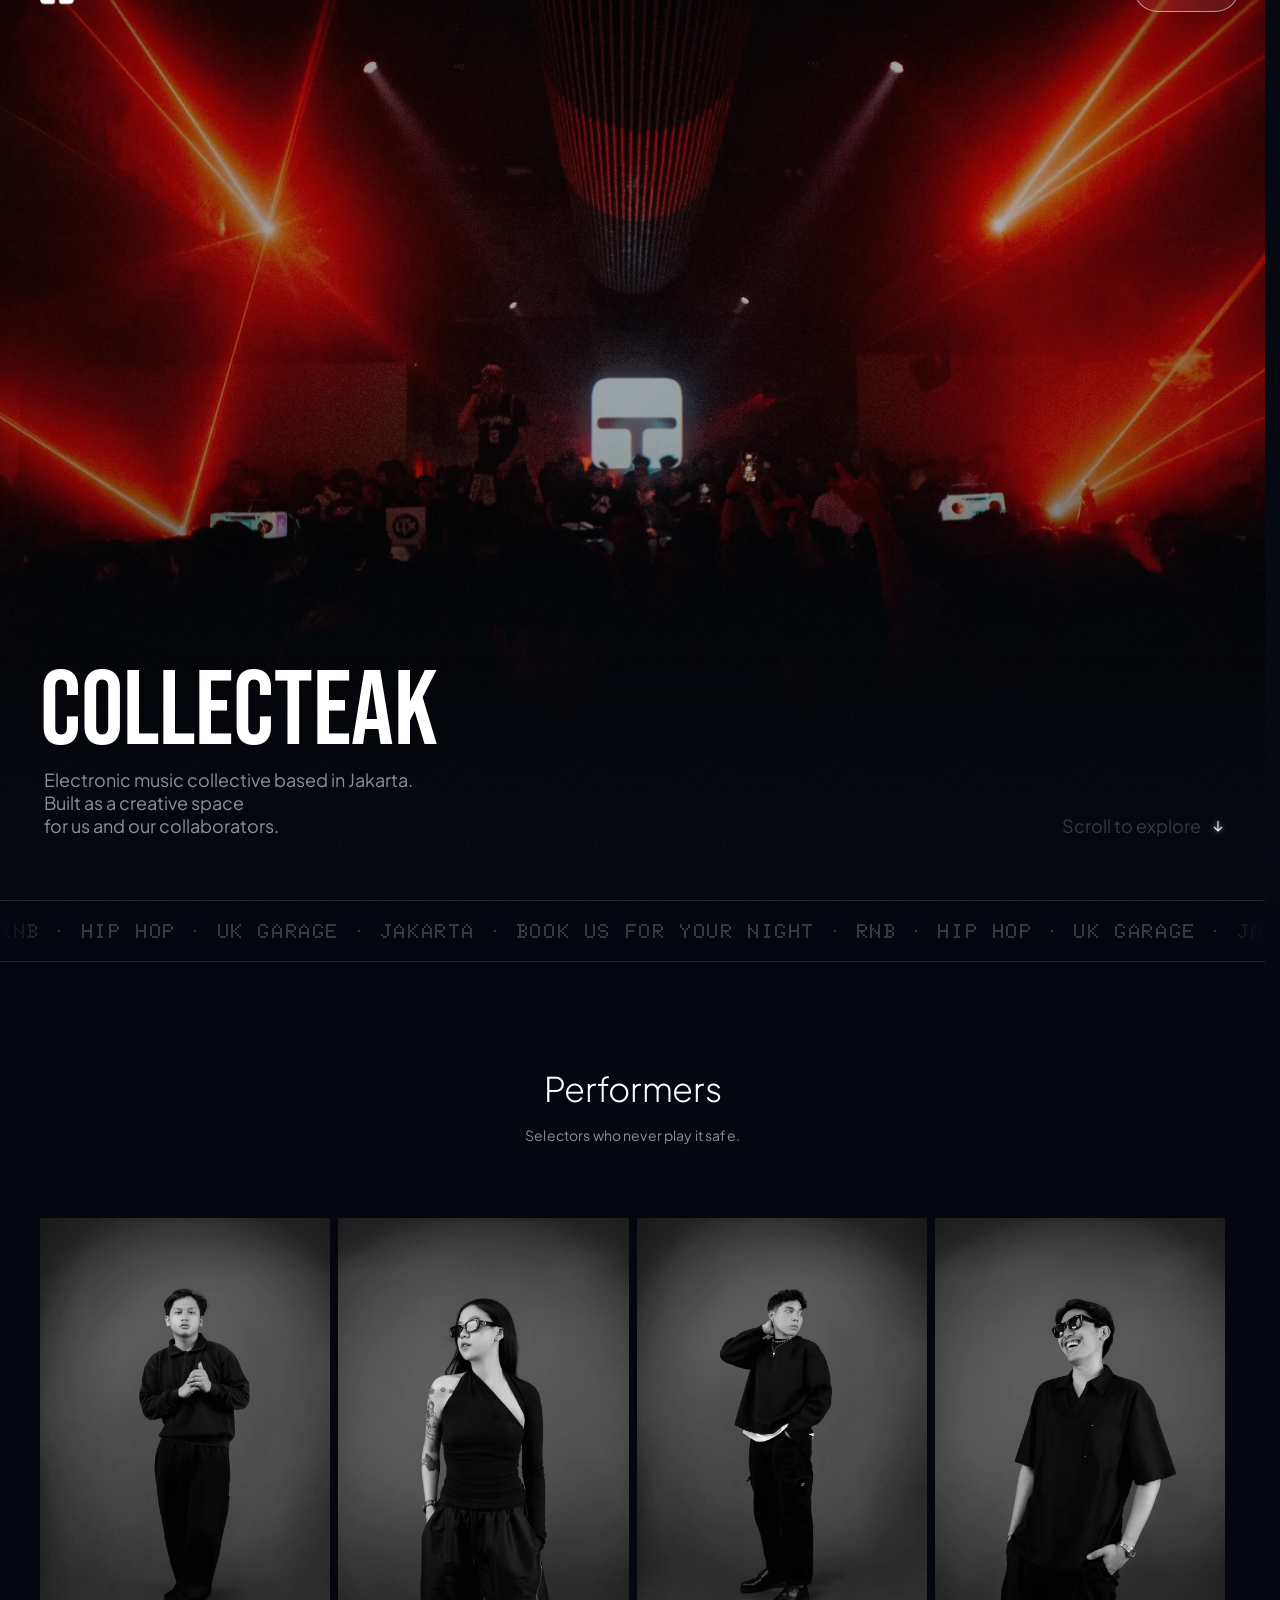
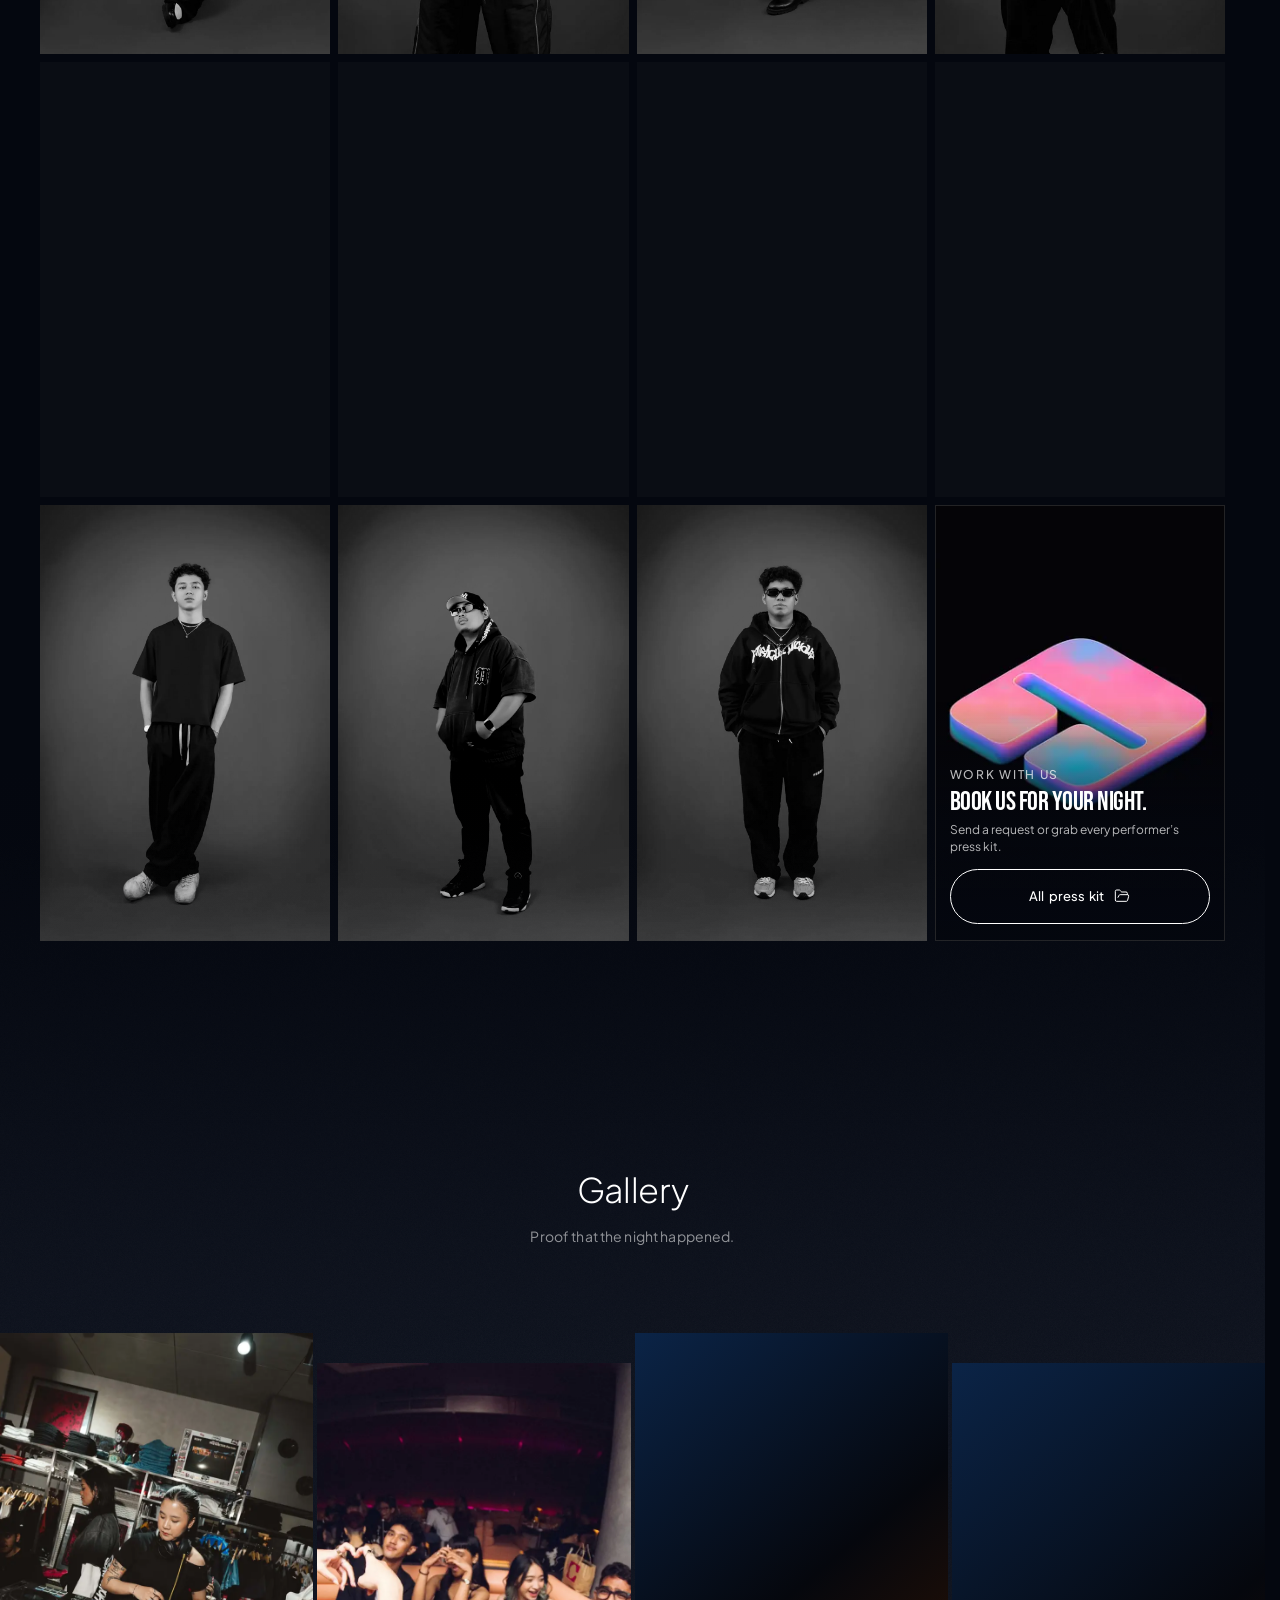
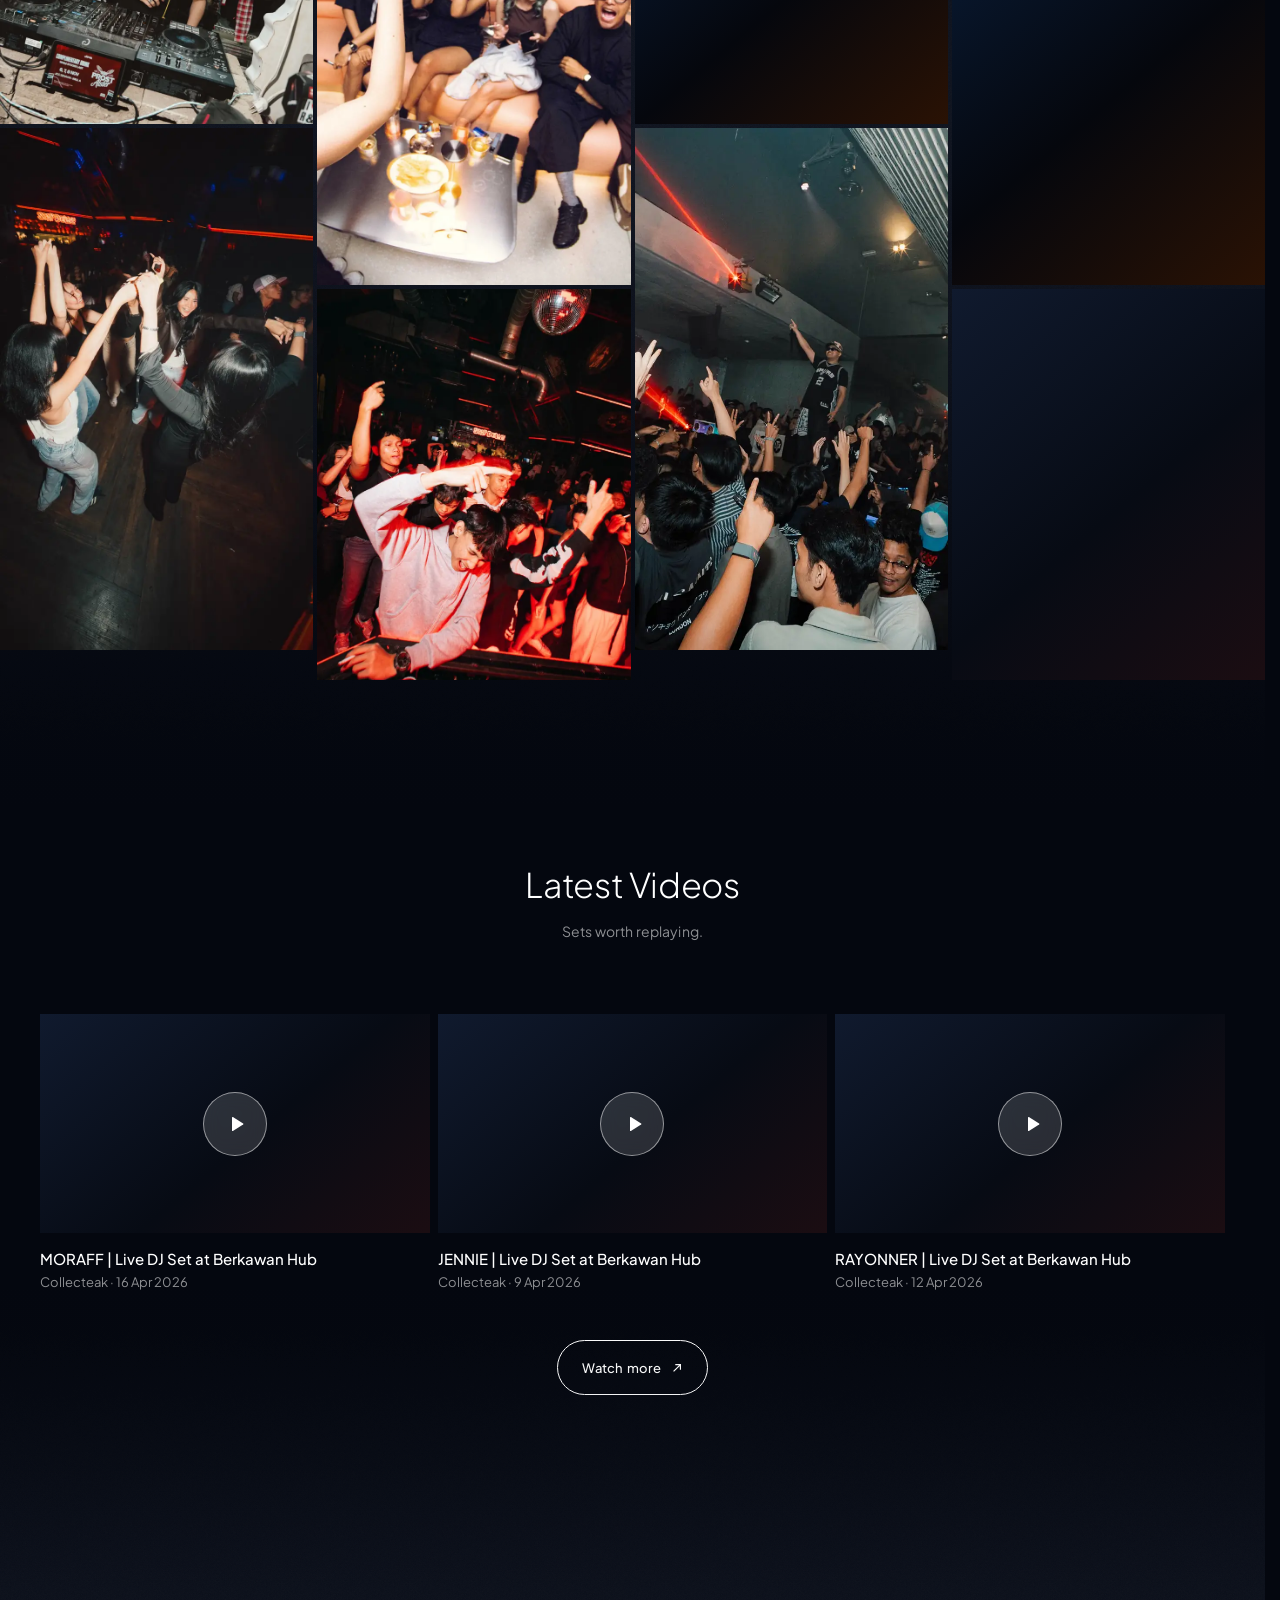
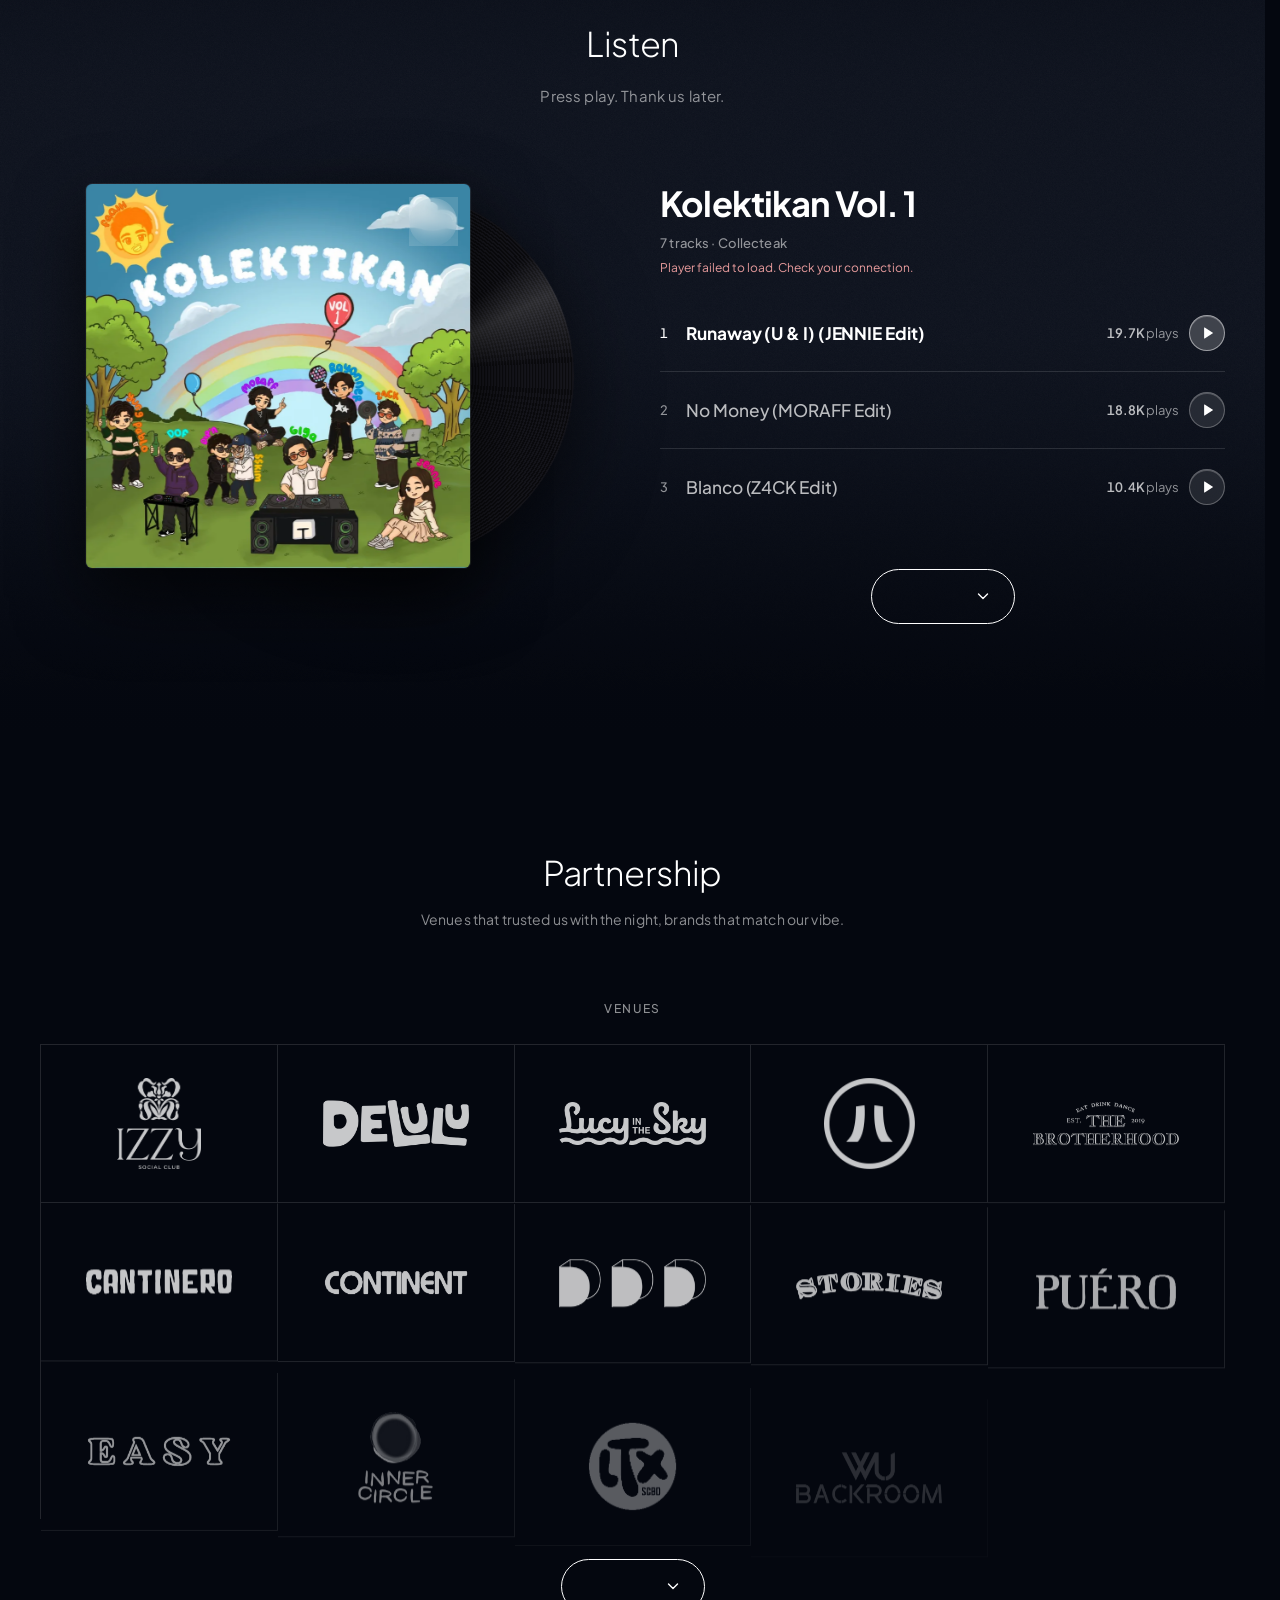
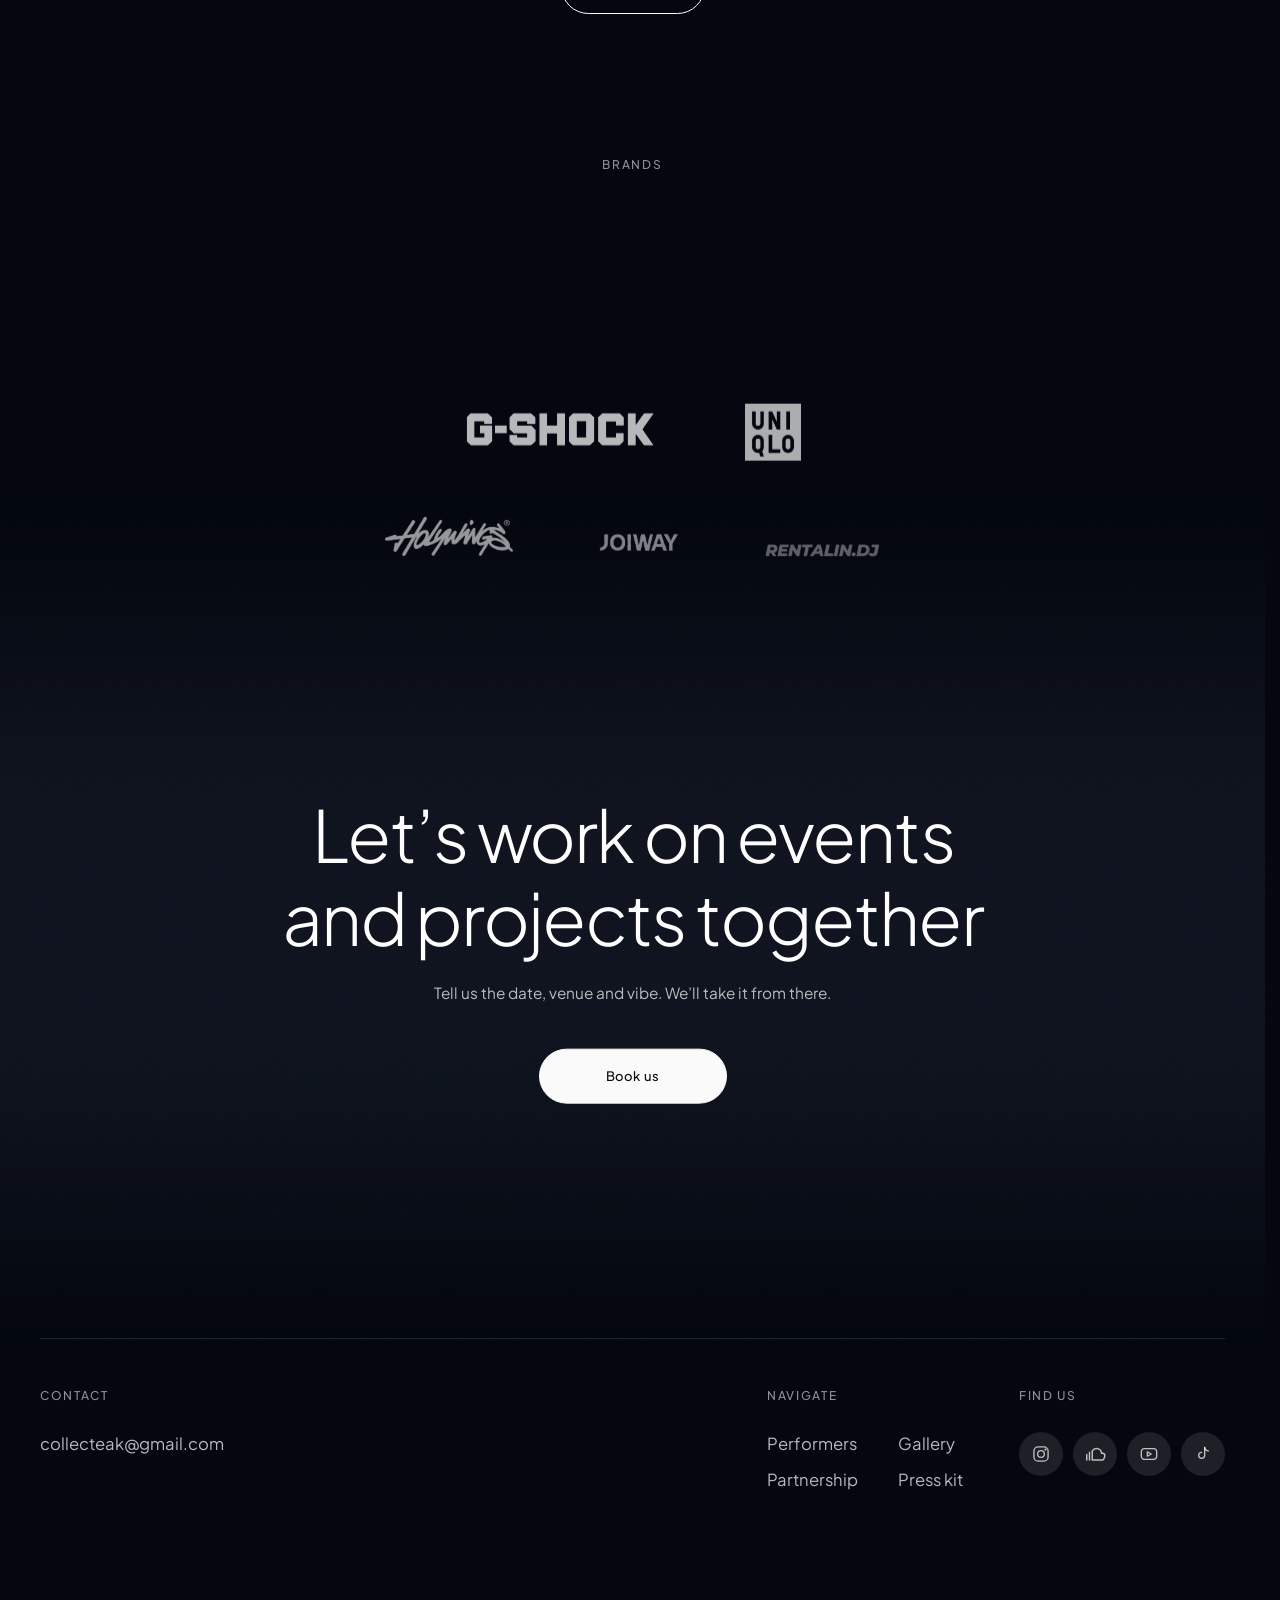
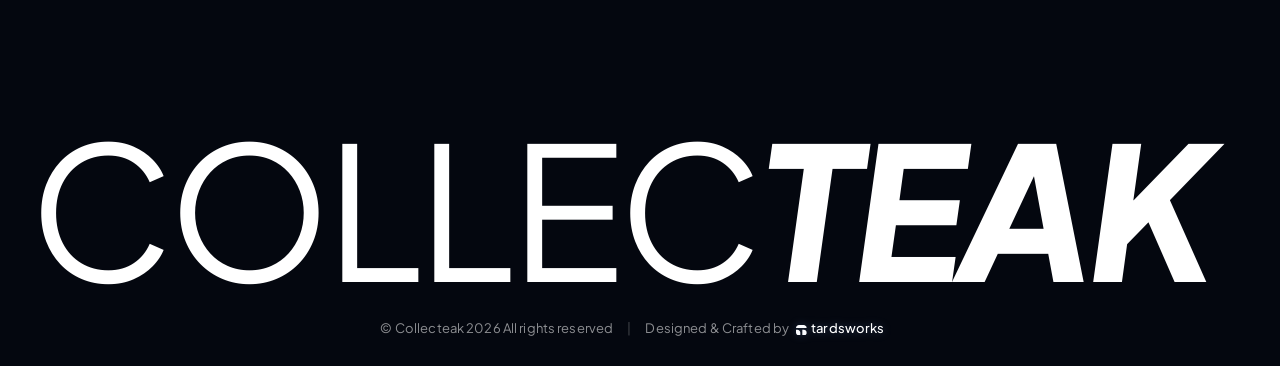
==== commit da38a547: "header-changed" ====
--- a/index.html
+++ b/index.html
@@ -46,8 +46,8 @@
   <span class="ic">000</span><button class="iskip" type="button">Skip</button></div>
 
 <header class="nav">
-  <a class="logo" href="#top" aria-label="COLLECTEAK home">
-    <img src="assets/img/ui/logo.webp" width="40" height="40" alt="COLLECTEAK">
+  <a class="logo" href="#top" aria-label="Collecteak home">
+    <img src="assets/img/ui/logo.webp" width="40" height="40" alt="Collecteak">
   </a>
   <nav>
     <div class="side" inert><a href="#talent">Performers</a><a href="#gallery">Gallery</a><a href="#partners">Partnership</a><a href="https://drive.google.com/file/d/1TA0PlPCqAmGu-Fb9R7sBhVUICGeK_vtX/view?usp=sharing" target="_blank" rel="noopener noreferrer" data-presskit aria-label="Press kit, all performers (opens in a new tab)">Press kit</a><a href="#book">Booking</a></div>
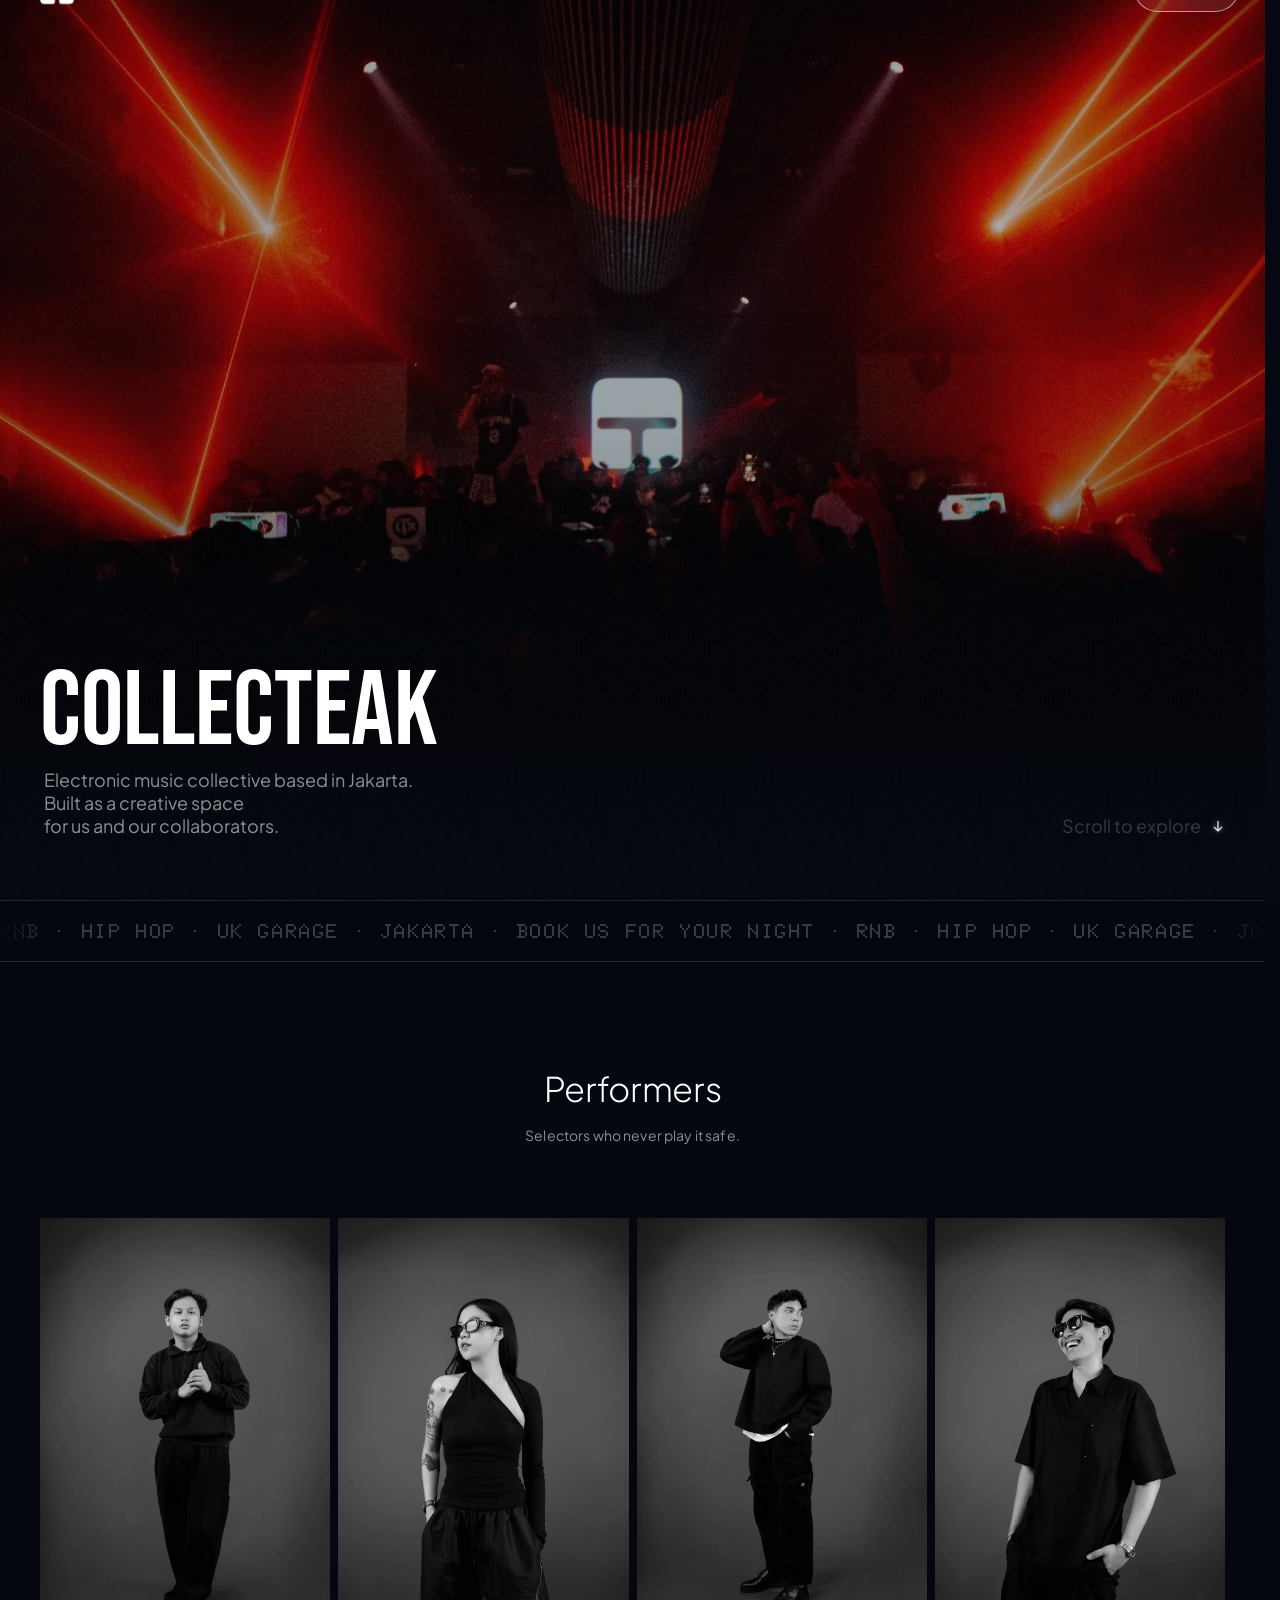
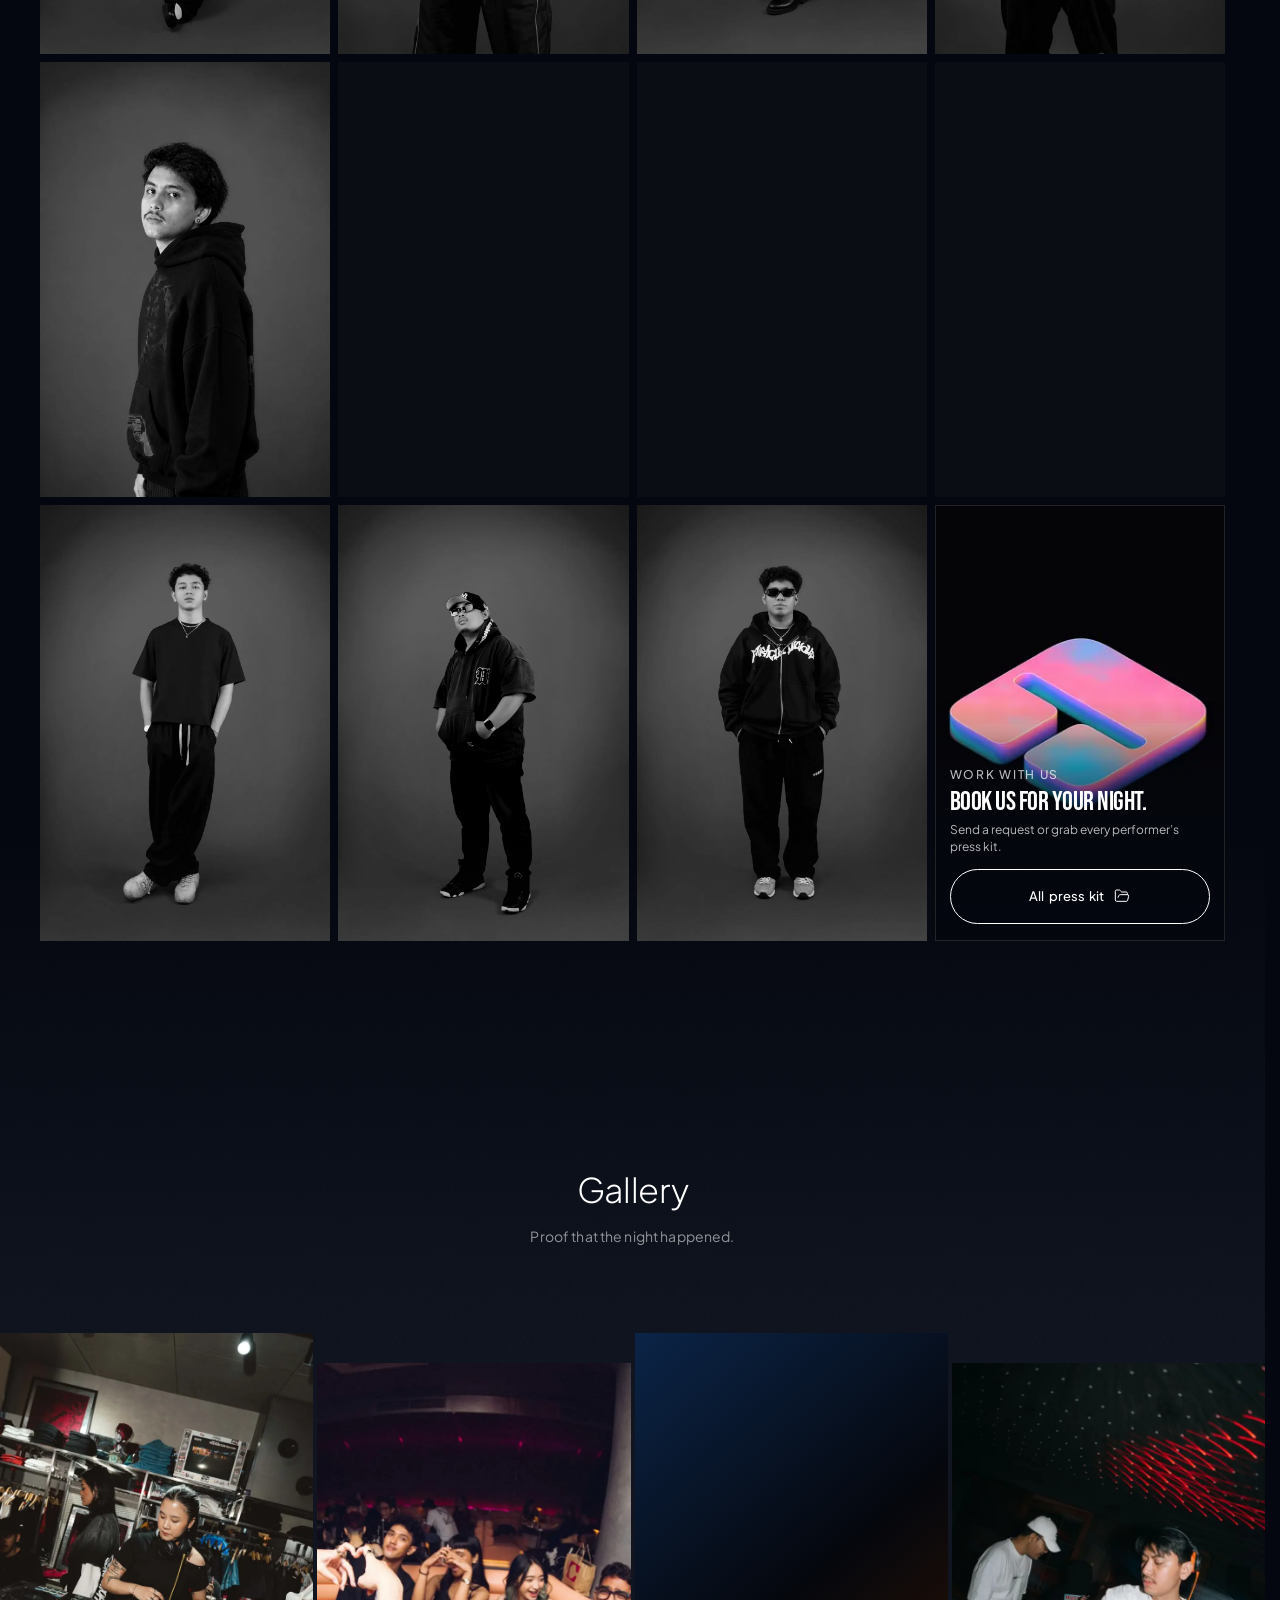
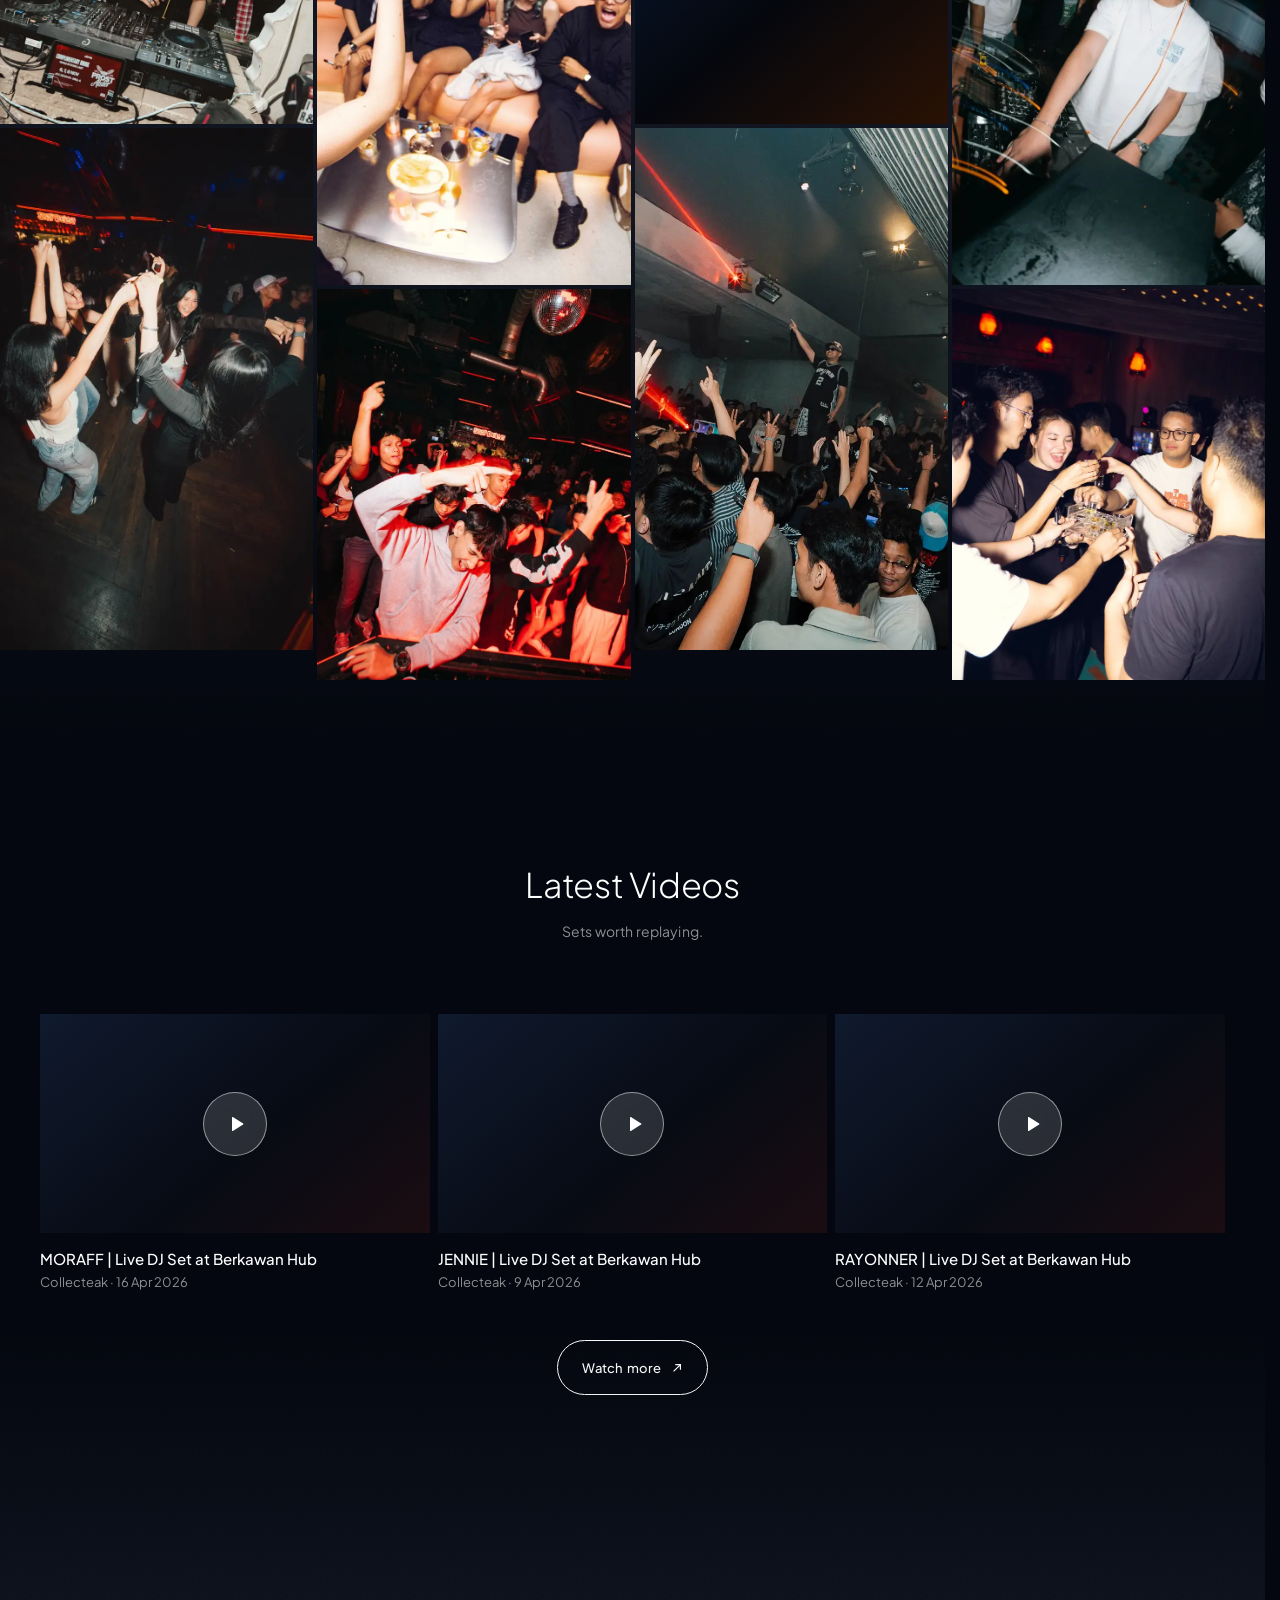
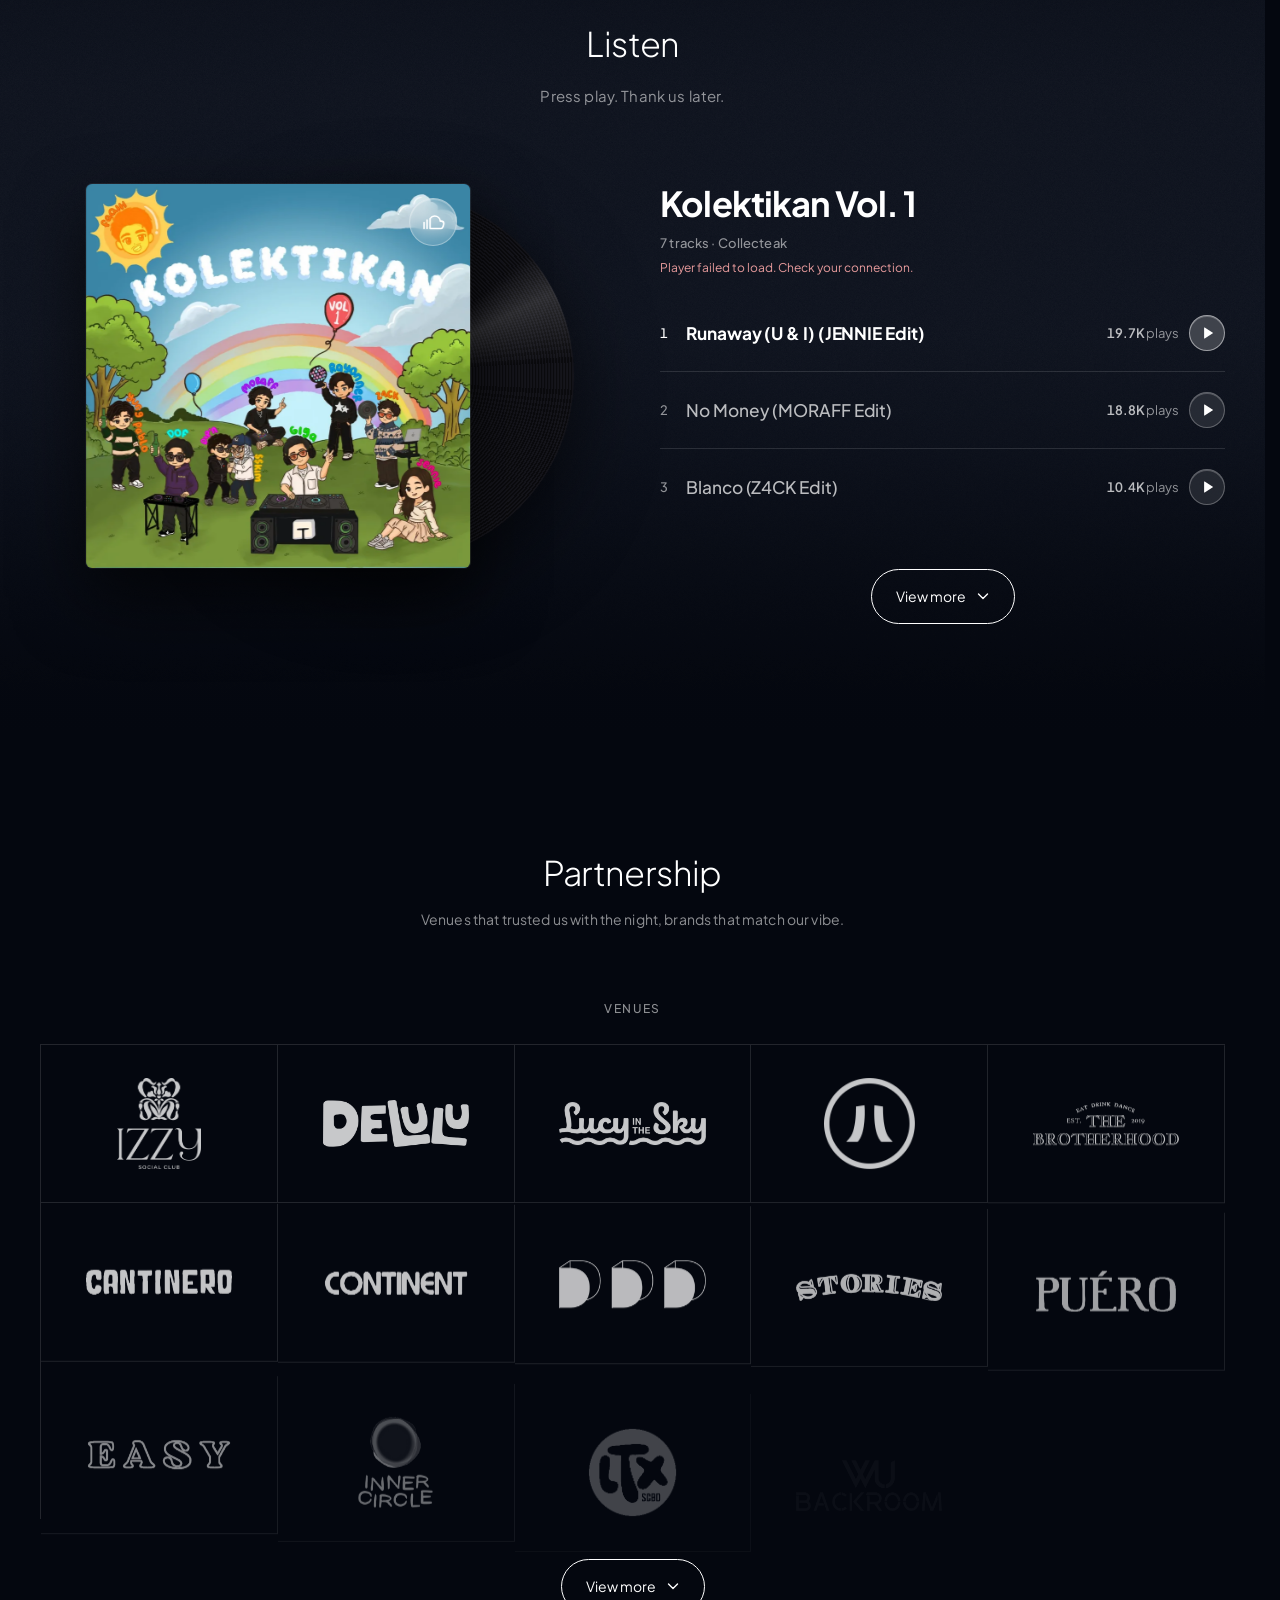
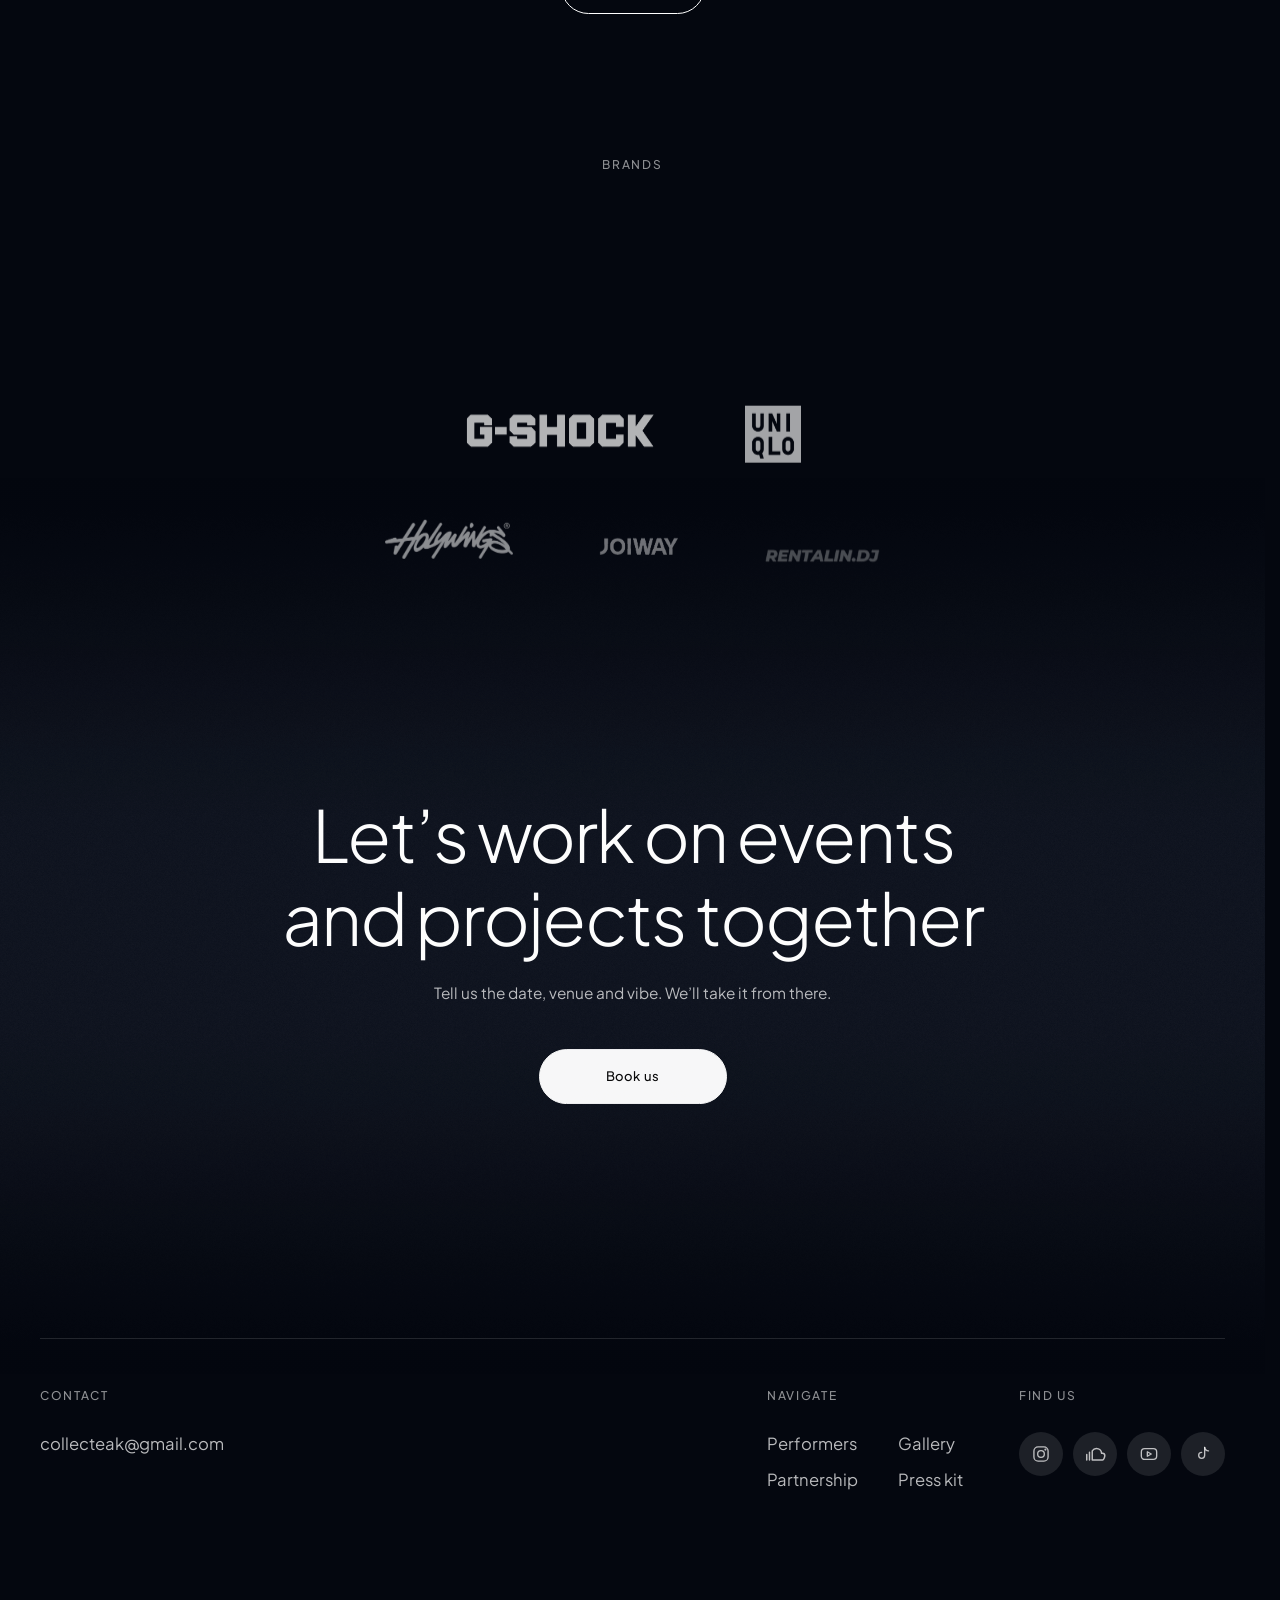
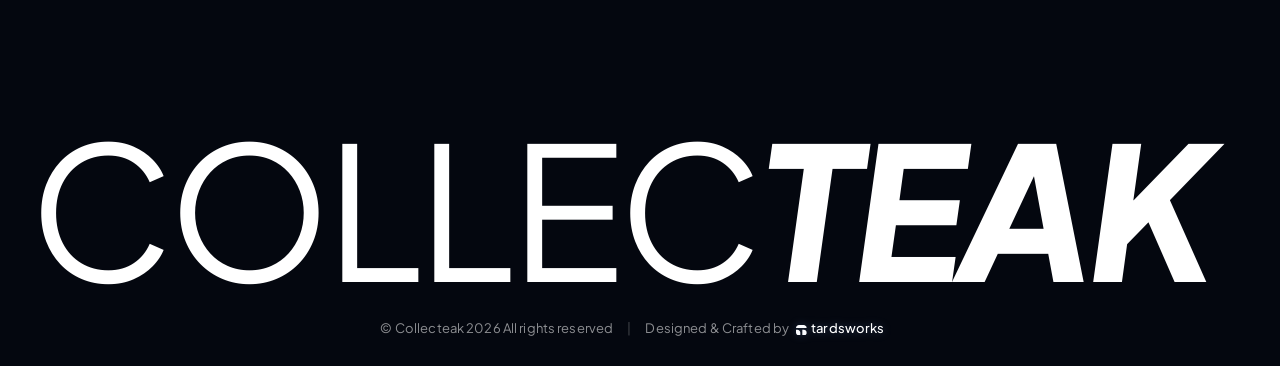
==== commit 4de7dbc1: "COLLECTEAK -> Collecteak" ====
--- a/index.html
+++ b/index.html
@@ -26,12 +26,12 @@
 <meta property="og:image:type" content="image/webp">
 <meta property="og:image:width" content="1200">
 <meta property="og:image:height" content="630">
-<meta property="og:image:alt" content="COLLECTEAK, Jakarta electronic music collective, live crowd under red lasers">
+<meta property="og:image:alt" content="Collecteak, Jakarta electronic music collective, live crowd under red lasers">
 <meta name="twitter:card" content="summary_large_image">
-<meta name="twitter:title" content="COLLECTEAK">
+<meta name="twitter:title" content="Collecteak">
 <meta name="twitter:description" content="Jakarta electronic music collective. RnB, Hip Hop, UK Garage and more. Book us for your night.">
 <meta name="twitter:image" content="https://collecteak-site.vercel.app/assets/img/share-preview.webp">
-<title>COLLECTEAK</title>
+<title>Collecteak</title>
 <meta name="description" content="Jakarta electronic music collective. RnB, Hip Hop, UK Garage and more. Book us for your night.">
 <link rel="preconnect" href="https://fonts.googleapis.com">
 <link rel="preconnect" href="https://fonts.gstatic.com" crossorigin>
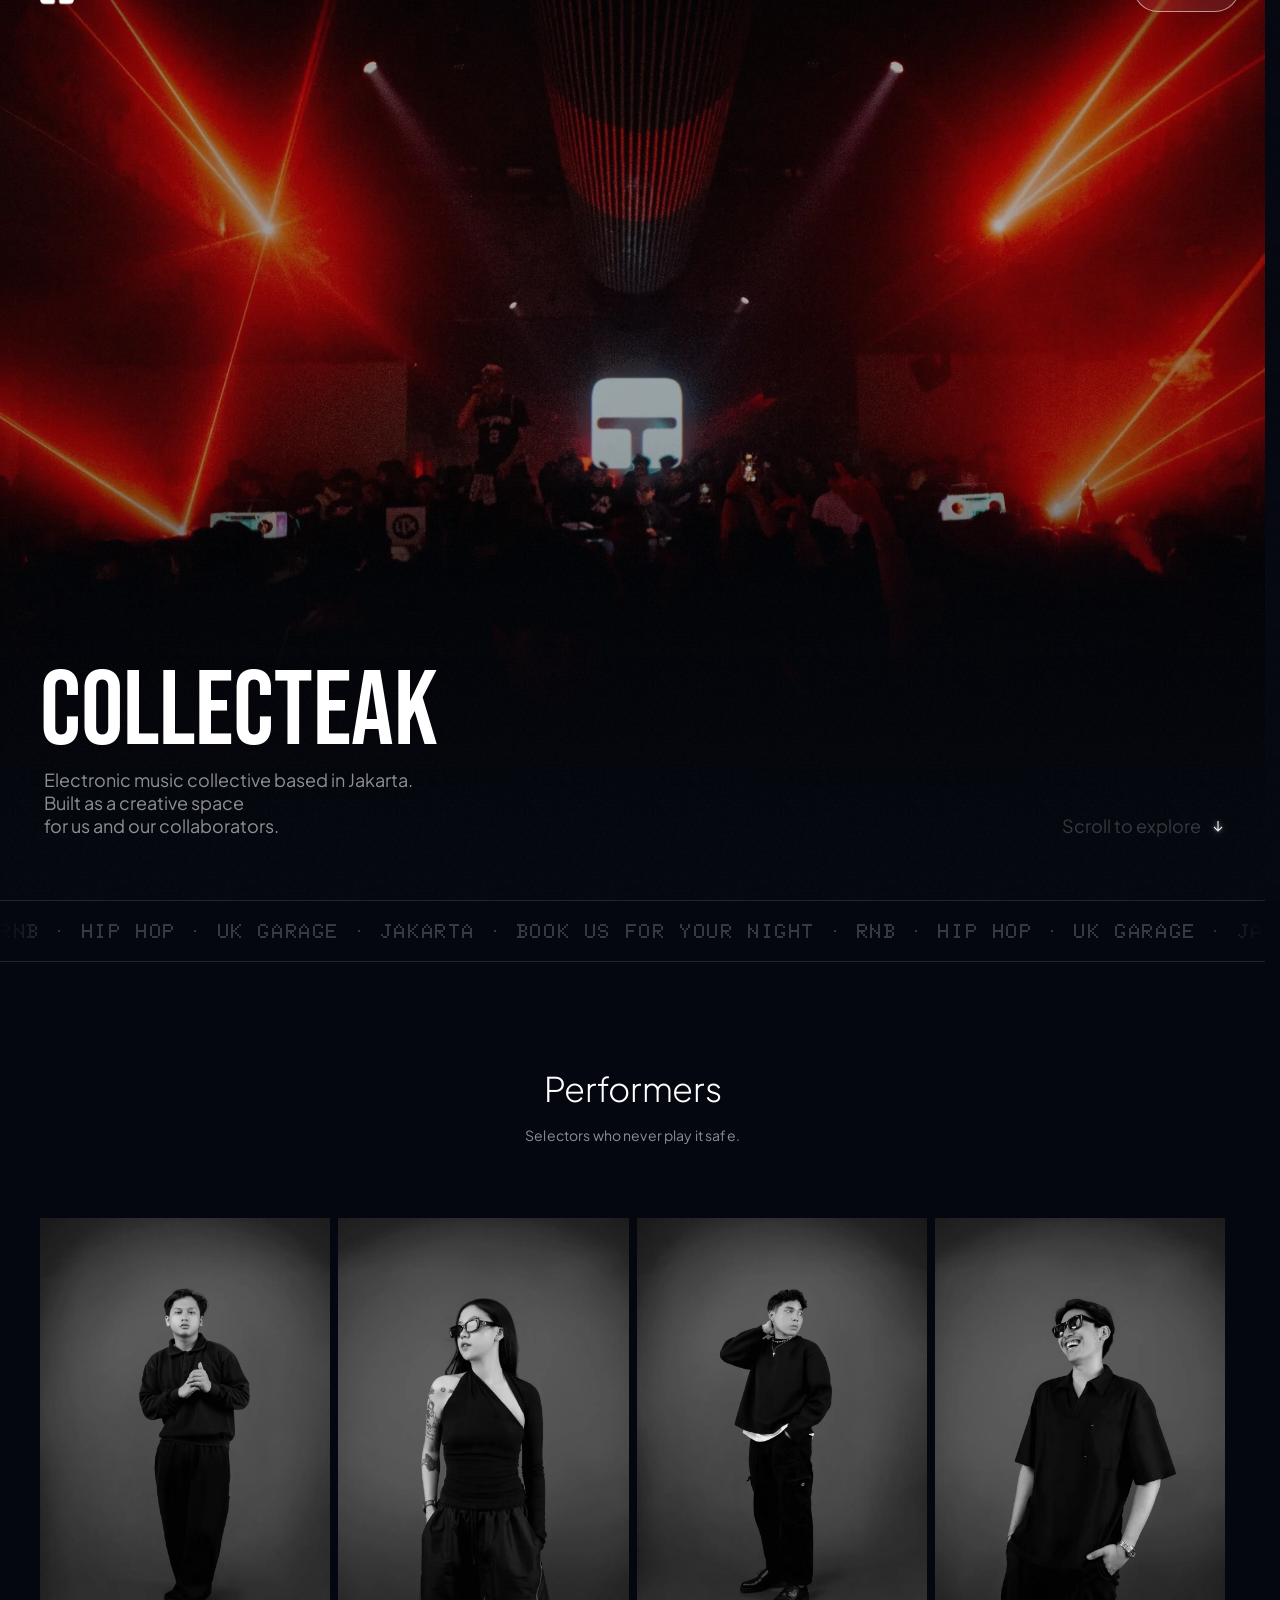
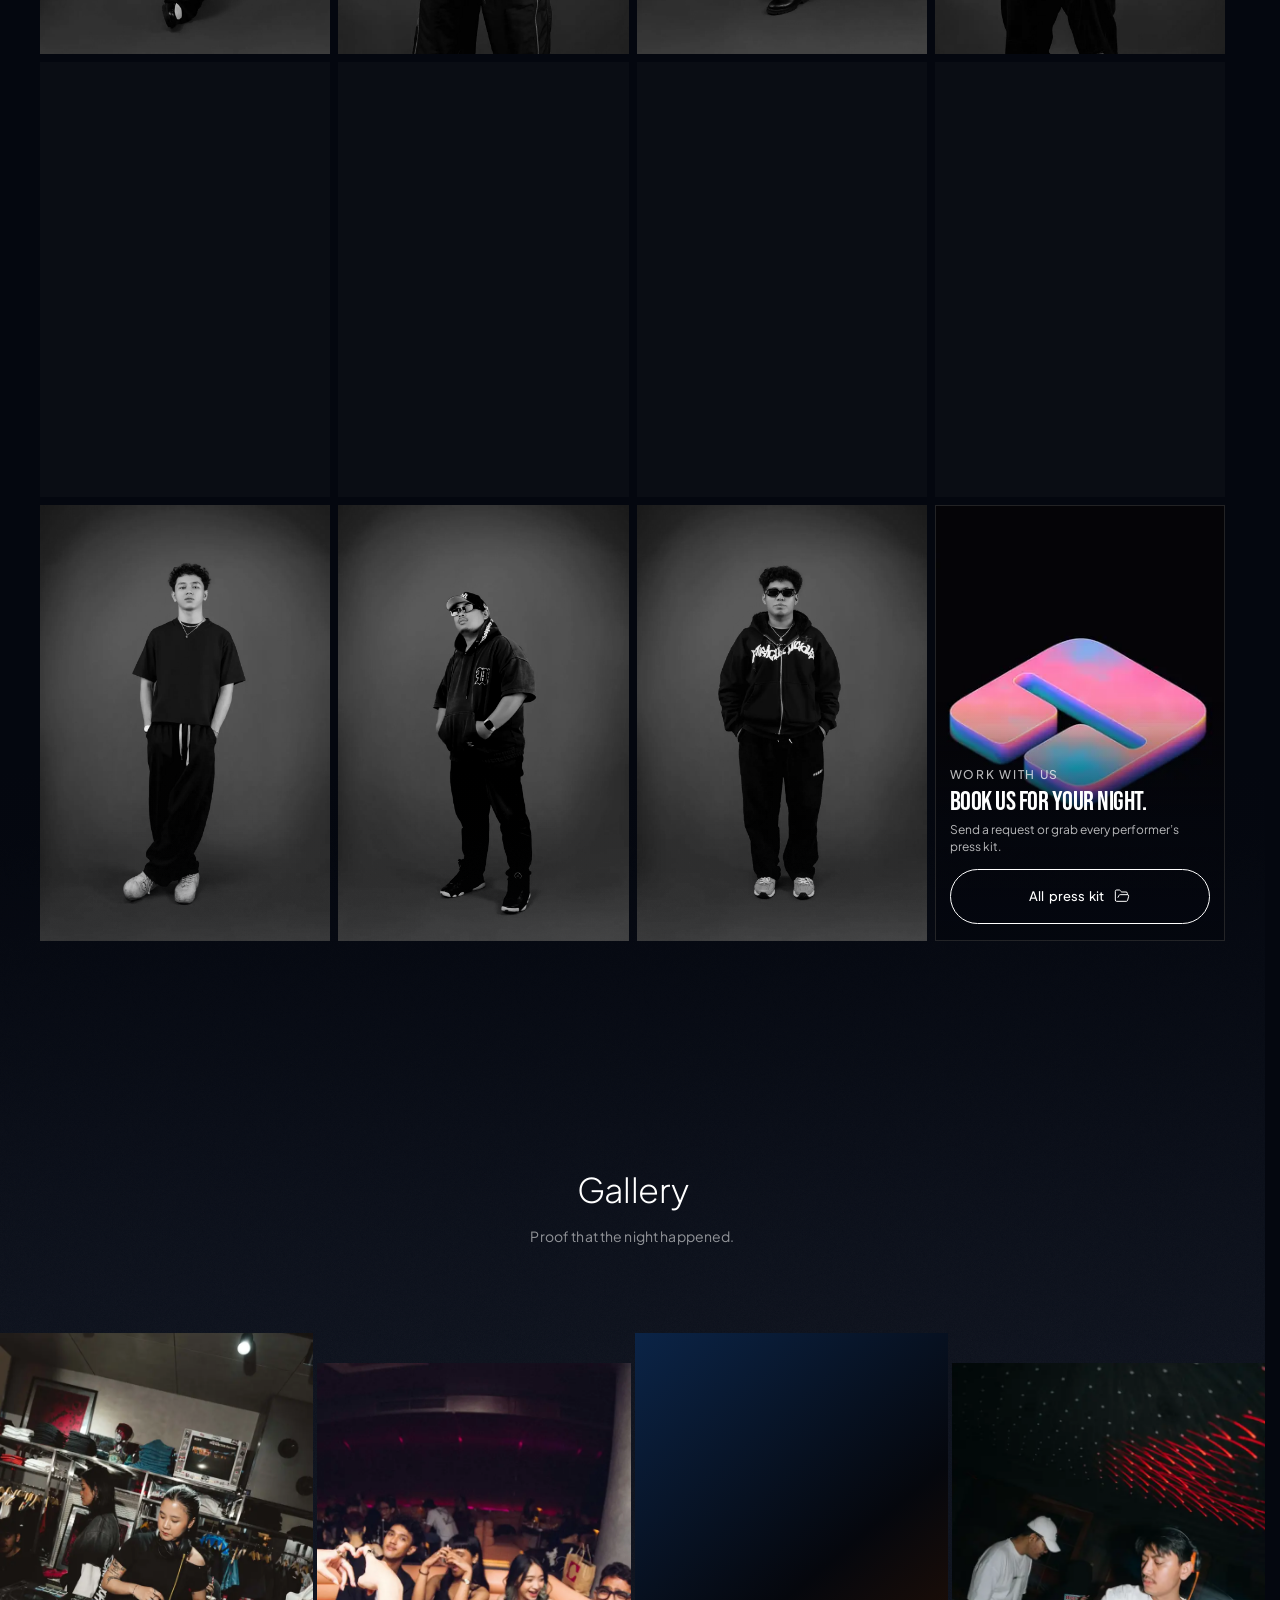
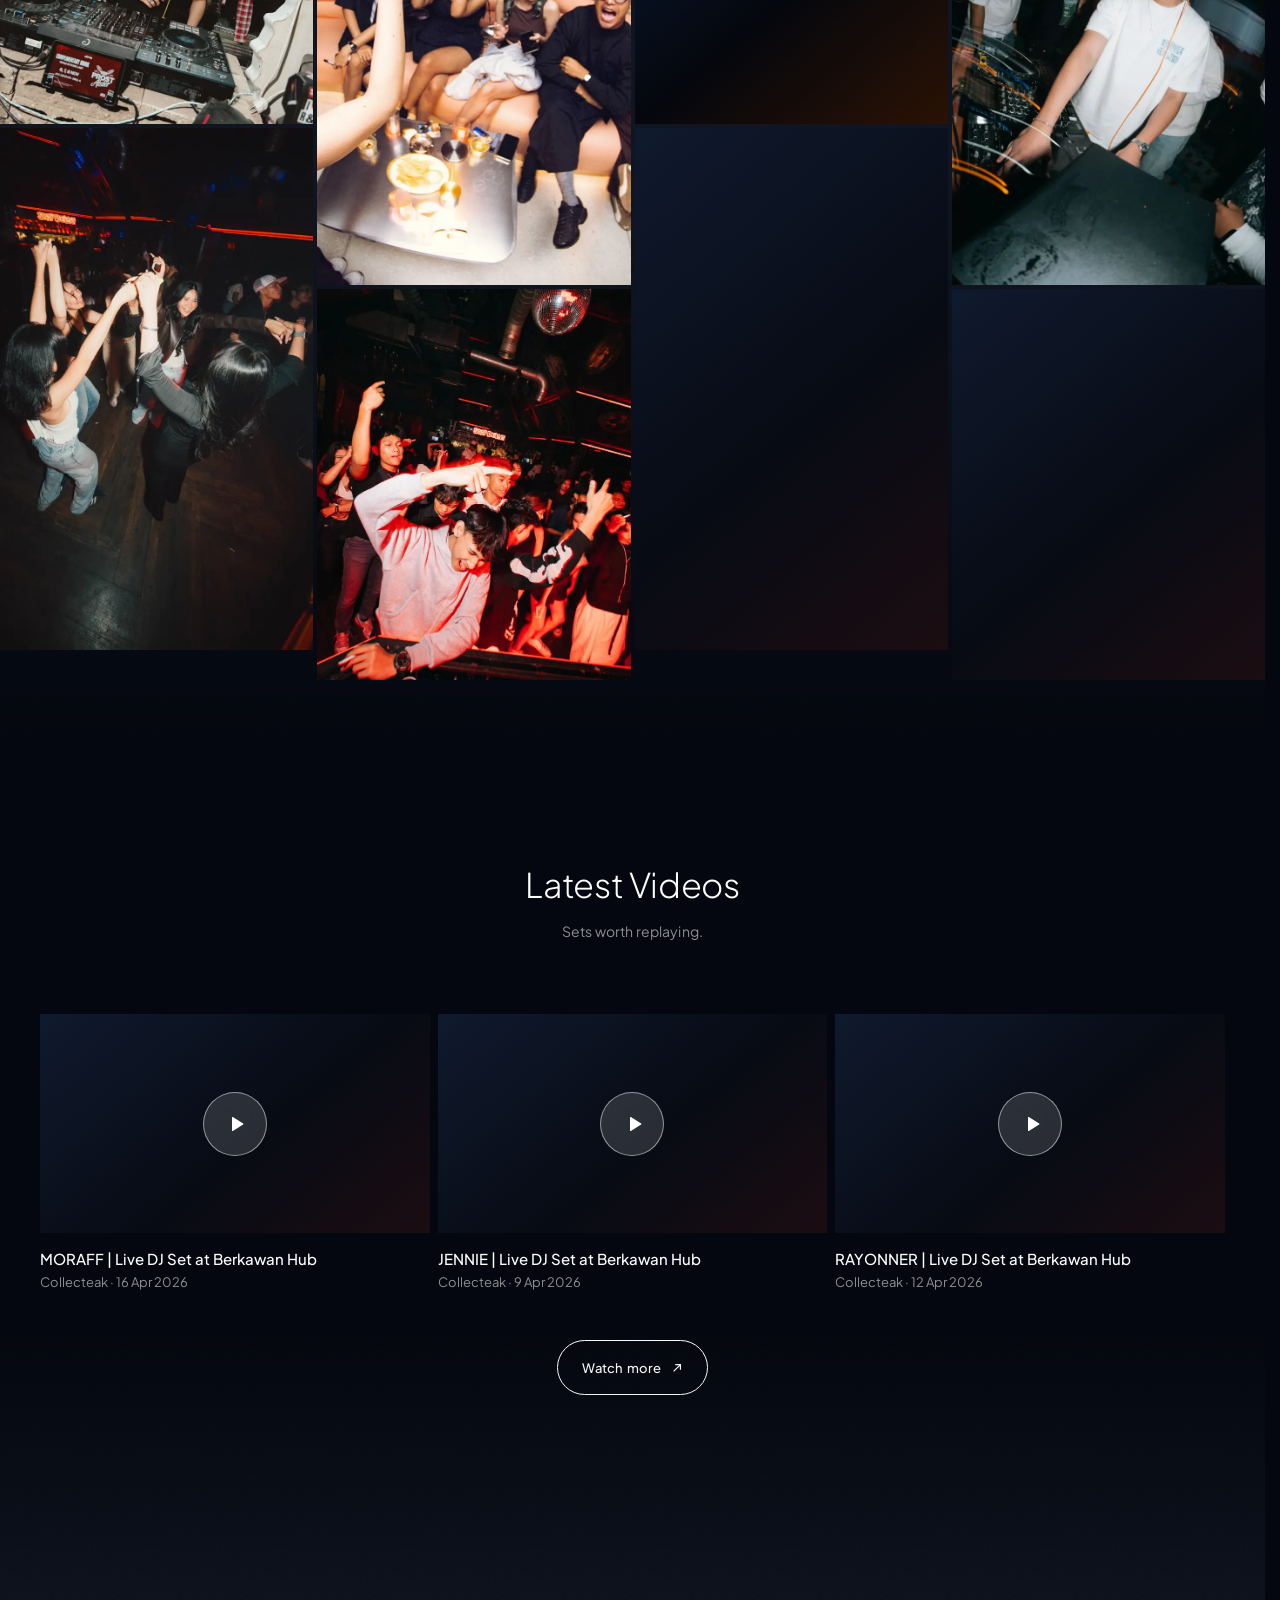
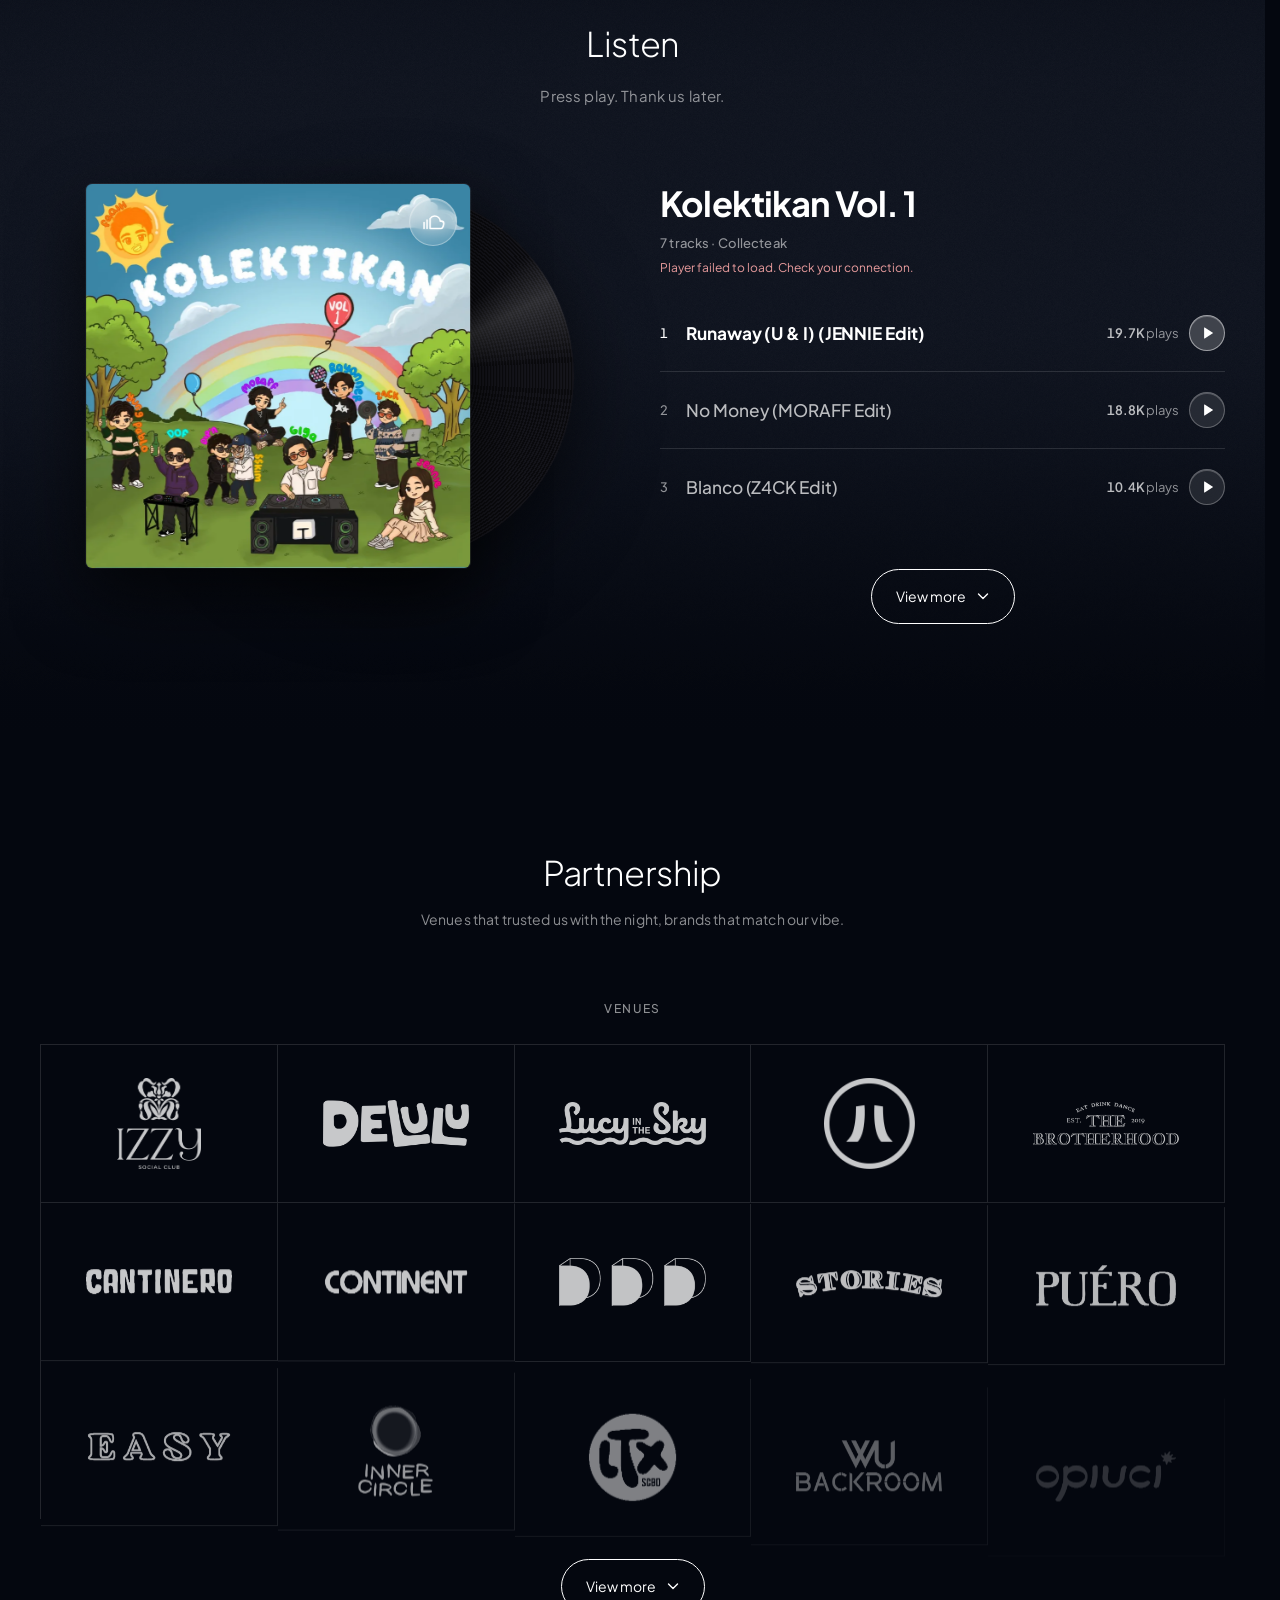
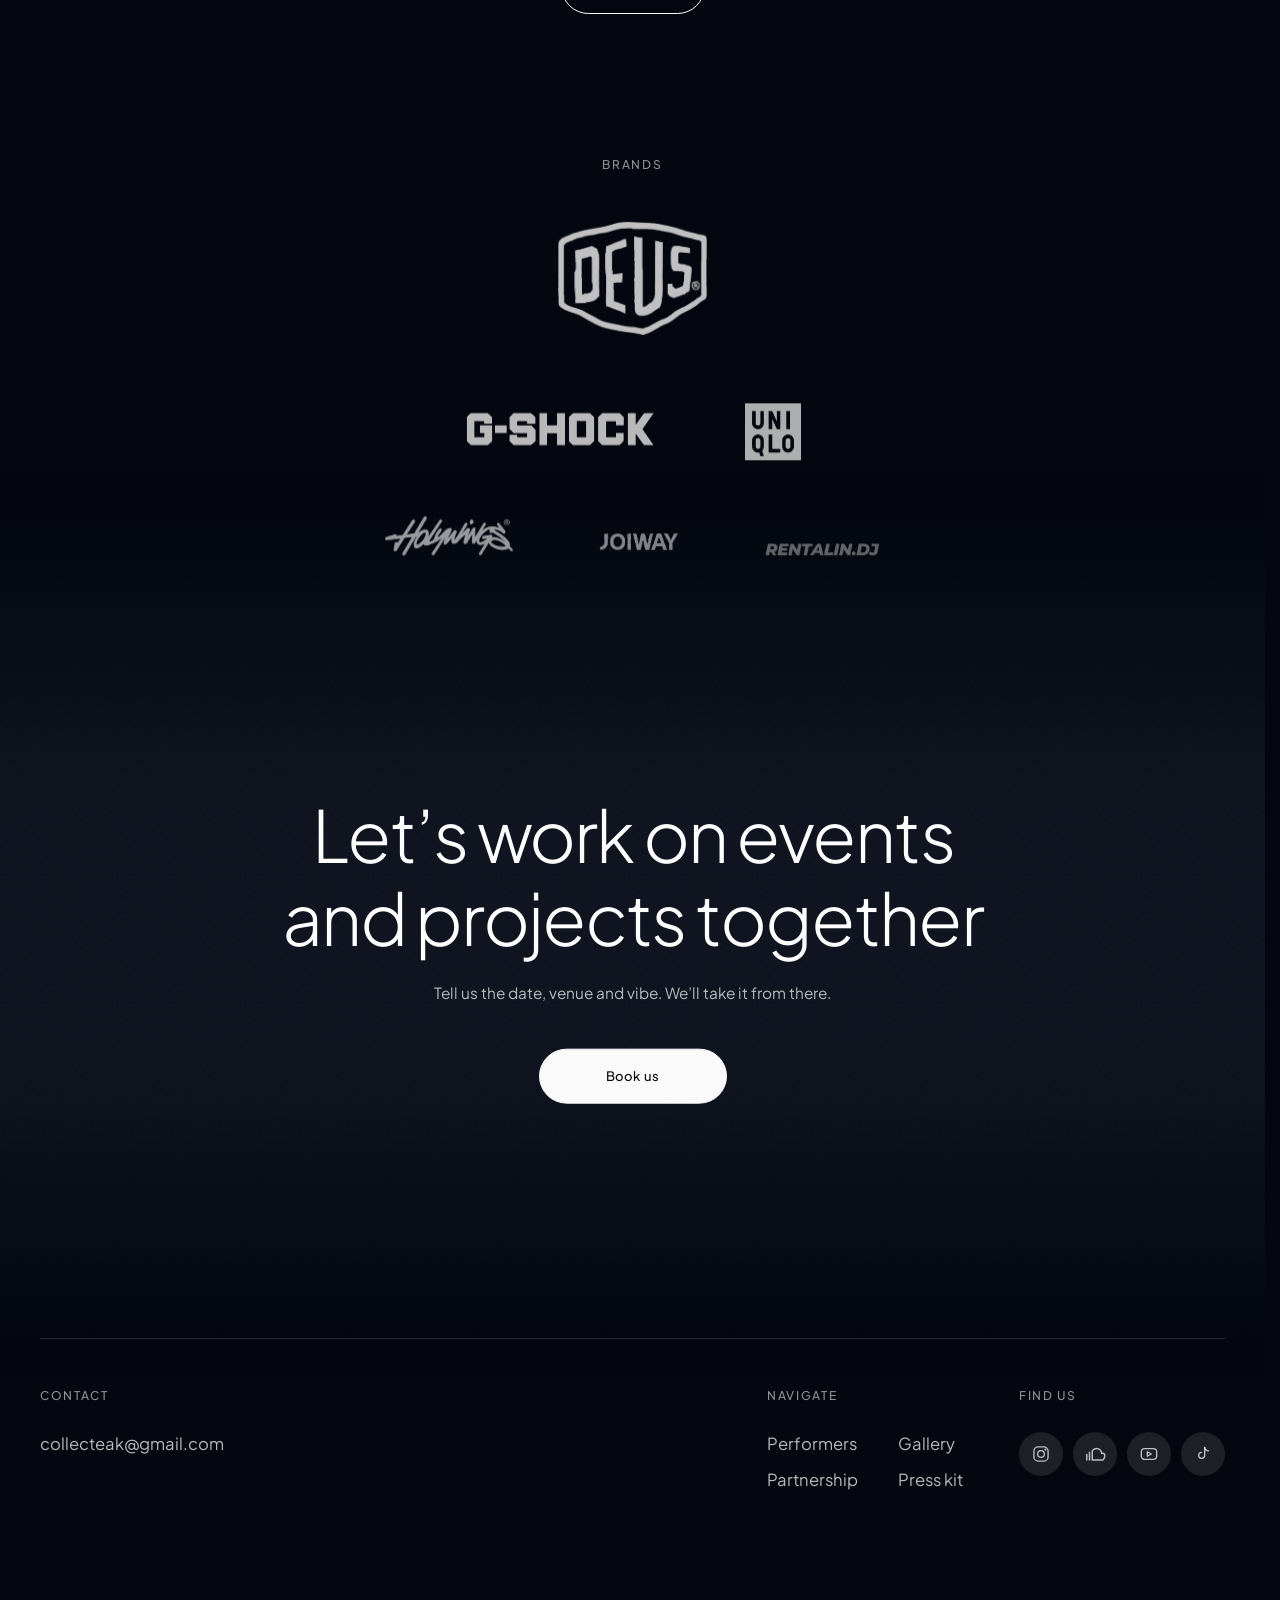
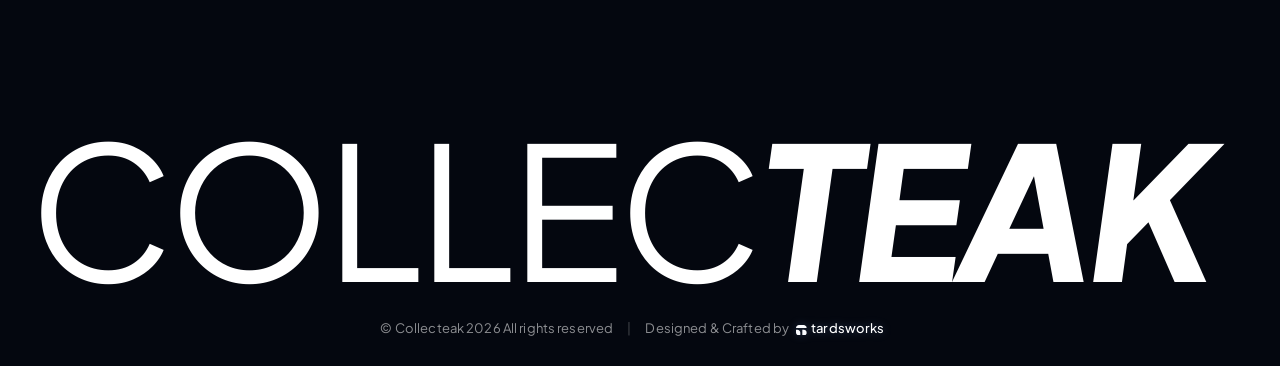
==== commit 2ecdcd86: "feat(seo): add canonical and JSON-LD; polish booking CTA and a11y - Add canonical link and MusicGrou" ====
--- a/index.html
+++ b/index.html
@@ -18,21 +18,58 @@
 <link rel="apple-touch-icon" sizes="180x180" href="assets/img/ui/apple-touch-icon.png">
 <meta name="theme-color" content="#04070f">
 <meta property="og:type" content="website">
-<meta property="og:site_name" content="Collecteak">
-<meta property="og:title" content="Collecteak">
+<meta property="og:site_name" content="COLLECTEAK">
+<meta property="og:title" content="Collecteak | Jakarta Electronic Music Collective, DJ Booking">
 <meta property="og:description" content="Jakarta electronic music collective. RnB, Hip Hop, UK Garage and more. Book us for your night.">
 <meta property="og:url" content="https://collecteak-site.vercel.app/">
 <meta property="og:image" content="https://collecteak-site.vercel.app/assets/img/share-preview.webp">
 <meta property="og:image:type" content="image/webp">
 <meta property="og:image:width" content="1200">
 <meta property="og:image:height" content="630">
-<meta property="og:image:alt" content="Collecteak, Jakarta electronic music collective, live crowd under red lasers">
+<meta property="og:image:alt" content="COLLECTEAK, Jakarta electronic music collective, live crowd under red lasers">
 <meta name="twitter:card" content="summary_large_image">
-<meta name="twitter:title" content="Collecteak">
+<meta name="twitter:title" content="Collecteak | Jakarta Electronic Music Collective, DJ Booking">
 <meta name="twitter:description" content="Jakarta electronic music collective. RnB, Hip Hop, UK Garage and more. Book us for your night.">
 <meta name="twitter:image" content="https://collecteak-site.vercel.app/assets/img/share-preview.webp">
 <title>Collecteak</title>
+<link rel="canonical" href="https://collecteak-site.vercel.app/">
 <meta name="description" content="Jakarta electronic music collective. RnB, Hip Hop, UK Garage and more. Book us for your night.">
+<script type="application/ld+json">{
+  "@context": "https://schema.org",
+  "@type": "MusicGroup",
+  "name": "COLLECTEAK",
+  "url": "https://collecteak-site.vercel.app/",
+  "logo": "https://collecteak-site.vercel.app/assets/img/ui/logo.webp",
+  "image": "https://collecteak-site.vercel.app/assets/img/share-preview.webp",
+  "description": "Jakarta electronic music collective. RnB, Hip Hop, UK Garage and more. Book us for your night.",
+  "genre": [
+    "RnB",
+    "Hip Hop",
+    "UK Garage",
+    "Electronic"
+  ],
+  "foundingLocation": {
+    "@type": "Place",
+    "name": "Jakarta, Indonesia"
+  },
+  "email": "collecteak@gmail.com",
+  "sameAs": [
+    "https://www.instagram.com/collecteak/",
+    "https://soundcloud.com/collecteak",
+    "https://www.youtube.com/channel/UCy3XAcR4PoA_2_HxWDRNWUg",
+    "https://www.tiktok.com/@collec.teak"
+  ],
+  "contactPoint": {
+    "@type": "ContactPoint",
+    "contactType": "booking",
+    "telephone": "+6281932440500",
+    "email": "collecteak@gmail.com",
+    "availableLanguage": [
+      "English",
+      "Indonesian"
+    ]
+  }
+}</script>
 <link rel="preconnect" href="https://fonts.googleapis.com">
 <link rel="preconnect" href="https://fonts.gstatic.com" crossorigin>
 <link href="https://fonts.googleapis.com/css2?family=Plus+Jakarta+Sans:ital,wght@0,300..800;1,800&family=Doto:wght@300&family=Bebas+Neue&display=swap" rel="stylesheet" media="print" onload="this.media='all'">
@@ -46,8 +83,8 @@
   <span class="ic">000</span><button class="iskip" type="button">Skip</button></div>
 
 <header class="nav">
-  <a class="logo" href="#top" aria-label="Collecteak home">
-    <img src="assets/img/ui/logo.webp" width="40" height="40" alt="Collecteak">
+  <a class="logo" href="#top" aria-label="COLLECTEAK home">
+    <img src="assets/img/ui/logo.webp" width="40" height="40" alt="COLLECTEAK">
   </a>
   <nav>
     <div class="side" inert><a href="#talent">Performers</a><a href="#gallery">Gallery</a><a href="#partners">Partnership</a><a href="https://drive.google.com/file/d/1TA0PlPCqAmGu-Fb9R7sBhVUICGeK_vtX/view?usp=sharing" target="_blank" rel="noopener noreferrer" data-presskit aria-label="Press kit, all performers (opens in a new tab)">Press kit</a><a href="#book">Booking</a></div>
@@ -65,7 +102,7 @@
 <div id="soon" class="soon" role="dialog" aria-modal="true" aria-labelledby="soonT" aria-describedby="soonP" aria-hidden="true" inert>
   <div class="soon-card">
     <span class="soon-ic" aria-hidden="true"><svg viewBox="0 0 24 24" fill="none" stroke="currentColor" stroke-width="1.3" stroke-linecap="round" stroke-linejoin="round"><path d="M6 3h12M6 21h12"/><path d="M7 3v3.2a5 5 0 0 0 1.6 3.7L12 12l-3.4 2.1A5 5 0 0 0 7 17.8V21"/><path d="M17 3v3.2a5 5 0 0 1-1.6 3.7L12 12l3.4 2.1a5 5 0 0 1 1.6 3.7V21"/></svg></span>
-    <h3 id="soonT" class="soon-t">Coming soon</h3>
+    <p id="soonT" class="soon-t">Coming soon</p>
     <p id="soonP" class="soon-p">The press kit is on its way. Stay tuned.</p>
     <button type="button" class="btn btn-solid soon-x" aria-label="Close"><span class="bt" aria-hidden="true"><span class="c" style="--i:0" data-c="C">C</span><span class="c" style="--i:1" data-c="l">l</span><span class="c" style="--i:2" data-c="o">o</span><span class="c" style="--i:3" data-c="s">s</span><span class="c" style="--i:4" data-c="e">e</span></span></button>
   </div>
@@ -312,7 +349,7 @@
       <p class="kl-now" id="klNow">7 tracks · Collecteak</p>
       <p class="kl-st" id="klSt" role="status" aria-live="polite"></p>
       <ol class="kl-list" id="klList" aria-label="Tracklist, Kolektikan Vol. 1">
-        <li><button type="button" class="kl-row" data-url="https://soundcloud.com/collecteak/runaway-u-i-jennie-edit" data-title="Runaway (U &amp; I) (JENNIE Edit)" data-by="Jennie" data-plays="19700" data-cur="Play" aria-label="Play Runaway (U &amp; I) (JENNIE Edit)"><span class="kl-n" aria-hidden="true">1</span><span class="kl-t">Runaway (U &amp; I) (JENNIE Edit)</span><span class="kl-pc"><b>19.7K</b><i> plays</i></span><span class="kl-ic" aria-hidden="true"><svg class="ic-play" viewBox="0 0 18 18" width="18" height="18" fill="currentColor" aria-hidden="true"><path d="M4 2.4v13.2a.5.5 0 0 0 .77.42l10.4-6.6a.5.5 0 0 0 0-.84L4.77 1.98A.5.5 0 0 0 4 2.4z"/></svg><svg class="ic-pause" viewBox="0 0 18 18" width="18" height="18" fill="currentColor" aria-hidden="true"><path d="M4 2.5h3.5v13H4zM10.5 2.5H14v13h-3.5z"/></svg></span></button><div class="kl-wfw" id="klWfw"><time id="klCur">0:00</time><div class="kl-wf" id="klWf" role="slider" tabindex="0" aria-label="Seek" aria-valuemin="0" aria-valuemax="100" aria-valuenow="0" data-cur="Seek"><canvas id="klCv"></canvas><span class="kl-tip" id="klTip"></span></div><time id="klDur">--:--</time><div class="kl-vol" id="klVolBox" data-level="2"><button type="button" class="kl-vb" id="klMute" aria-label="Mute" aria-pressed="false"><svg viewBox="0 0 24 24" fill="none" stroke="currentColor" stroke-width="1.6" stroke-linecap="round" stroke-linejoin="round" aria-hidden="true"><path d="M4 9.5v5h3.5l4.5 4v-13l-4.5 4z"/><path class="w1" d="M15.2 9.2a3.6 3.6 0 0 1 0 5.6"/><path class="w2" d="M17.8 6.6a7.2 7.2 0 0 1 0 10.8"/><path class="wx" d="M16 9.5l5 5M21 9.5l-5 5"/></svg></button><input class="kl-vr" id="klVol" type="range" min="0" max="100" step="1" value="100" aria-label="Volume"><button type="button" class="kl-sh" id="klShuffle" aria-label="Shuffle" aria-pressed="false" title="Shuffle"><svg viewBox="0 0 24 24" fill="none" stroke="currentColor" stroke-width="1.6" stroke-linecap="round" stroke-linejoin="round" aria-hidden="true"><path d="M3 7h2c3.5 0 5 2 7 5s3.5 5 7 5h2"/><path d="M3 17h2c2.52 0 4-1 5.38-3.01"/><path d="M13.62 9.73C15 8 16.48 7 19 7h2"/><path d="m18.5 4.5 2.5 2.5-2.5 2.5"/><path d="m18.5 14.5 2.5 2.5-2.5 2.5"/></svg></button></div></div></li>
+        <li><button type="button" class="kl-row" data-url="https://soundcloud.com/collecteak/runaway-u-i-jennie-edit" data-title="Runaway (U &amp; I) (JENNIE Edit)" data-by="Jennie" data-plays="19700" data-cur="Play" aria-label="Play Runaway (U &amp; I) (JENNIE Edit)"><span class="kl-n" aria-hidden="true">1</span><span class="kl-t">Runaway (U &amp; I) (JENNIE Edit)</span><span class="kl-pc"><b>19.7K</b><i> plays</i></span><span class="kl-ic" aria-hidden="true"><svg class="ic-play" viewBox="0 0 18 18" width="18" height="18" fill="currentColor" aria-hidden="true"><path d="M4 2.4v13.2a.5.5 0 0 0 .77.42l10.4-6.6a.5.5 0 0 0 0-.84L4.77 1.98A.5.5 0 0 0 4 2.4z"/></svg><svg class="ic-pause" viewBox="0 0 18 18" width="18" height="18" fill="currentColor" aria-hidden="true"><path d="M4 2.5h3.5v13H4zM10.5 2.5H14v13h-3.5z"/></svg></span></button><div class="kl-wfw" id="klWfw"><time id="klCur">0:00</time><div class="kl-wf" id="klWf" role="slider" tabindex="0" aria-label="Seek" aria-valuemin="0" aria-valuemax="100" aria-valuenow="0" data-cur="Seek"><canvas id="klCv"></canvas><span class="kl-tip" id="klTip"></span></div><time id="klDur">--:--</time><div class="kl-vol" id="klVolBox" data-level="2"><button type="button" class="kl-vb" id="klMute" aria-label="Mute" aria-pressed="false"><svg viewBox="0 0 24 24" fill="none" stroke="currentColor" stroke-width="1.6" stroke-linecap="round" stroke-linejoin="round" aria-hidden="true"><path d="M4 9.5v5h3.5l4.5 4v-13l-4.5 4z"/><path class="w1" d="M15.2 9.2a3.6 3.6 0 0 1 0 5.6"/><path class="w2" d="M17.8 6.6a7.2 7.2 0 0 1 0 10.8"/><path class="wx" d="M16 9.5l5 5M21 9.5l-5 5"/></svg></button><input class="kl-vr" id="klVol" type="range" min="0" max="100" step="1" value="100" aria-label="Volume"><button type="button" class="kl-sh" id="klShuffle" aria-label="Shuffle" aria-pressed="false" title="Shuffle"><svg viewBox="0 0 24 24" fill="none" stroke="currentColor" stroke-width="1.6" stroke-linecap="round" stroke-linejoin="round" aria-hidden="true"><path d="M16 3h5v5"/><path d="M4 20 21 3"/><path d="M21 16v5h-5"/><path d="M15 15l6 6"/><path d="M4 4l5 5"/></svg></button></div></div></li>
         <li><button type="button" class="kl-row" data-url="https://soundcloud.com/collecteak/no-money-galantis-moraff-edit" data-title="No Money (MORAFF Edit)" data-by="Moraff" data-plays="18800" data-cur="Play" aria-label="Play No Money (MORAFF Edit)"><span class="kl-n" aria-hidden="true">2</span><span class="kl-t">No Money (MORAFF Edit)</span><span class="kl-pc"><b>18.8K</b><i> plays</i></span><span class="kl-ic" aria-hidden="true"><svg class="ic-play" viewBox="0 0 18 18" width="18" height="18" fill="currentColor" aria-hidden="true"><path d="M4 2.4v13.2a.5.5 0 0 0 .77.42l10.4-6.6a.5.5 0 0 0 0-.84L4.77 1.98A.5.5 0 0 0 4 2.4z"/></svg><svg class="ic-pause" viewBox="0 0 18 18" width="18" height="18" fill="currentColor" aria-hidden="true"><path d="M4 2.5h3.5v13H4zM10.5 2.5H14v13h-3.5z"/></svg></span></button></li>
         <li><button type="button" class="kl-row" data-url="https://soundcloud.com/collecteak/blanco-z4ck-edit" data-title="Blanco (Z4CK Edit)" data-by="Z4ck" data-plays="10400" data-cur="Play" aria-label="Play Blanco (Z4CK Edit)"><span class="kl-n" aria-hidden="true">3</span><span class="kl-t">Blanco (Z4CK Edit)</span><span class="kl-pc"><b>10.4K</b><i> plays</i></span><span class="kl-ic" aria-hidden="true"><svg class="ic-play" viewBox="0 0 18 18" width="18" height="18" fill="currentColor" aria-hidden="true"><path d="M4 2.4v13.2a.5.5 0 0 0 .77.42l10.4-6.6a.5.5 0 0 0 0-.84L4.77 1.98A.5.5 0 0 0 4 2.4z"/></svg><svg class="ic-pause" viewBox="0 0 18 18" width="18" height="18" fill="currentColor" aria-hidden="true"><path d="M4 2.5h3.5v13H4zM10.5 2.5H14v13h-3.5z"/></svg></span></button></li>
         <li class="x"><button type="button" class="kl-row" data-url="https://soundcloud.com/collecteak/crazy-frog-rayonner-edit" data-title="Crazy Frog (RAYONNER Edit)" data-by="Rayonner" data-plays="1874" data-cur="Play" aria-label="Play Crazy Frog (RAYONNER Edit)"><span class="kl-n" aria-hidden="true">4</span><span class="kl-t">Crazy Frog (RAYONNER Edit)</span><span class="kl-pc"><b>1,874</b><i> plays</i></span><span class="kl-ic" aria-hidden="true"><svg class="ic-play" viewBox="0 0 18 18" width="18" height="18" fill="currentColor" aria-hidden="true"><path d="M4 2.4v13.2a.5.5 0 0 0 .77.42l10.4-6.6a.5.5 0 0 0 0-.84L4.77 1.98A.5.5 0 0 0 4 2.4z"/></svg><svg class="ic-pause" viewBox="0 0 18 18" width="18" height="18" fill="currentColor" aria-hidden="true"><path d="M4 2.5h3.5v13H4zM10.5 2.5H14v13h-3.5z"/></svg></span></button></li>
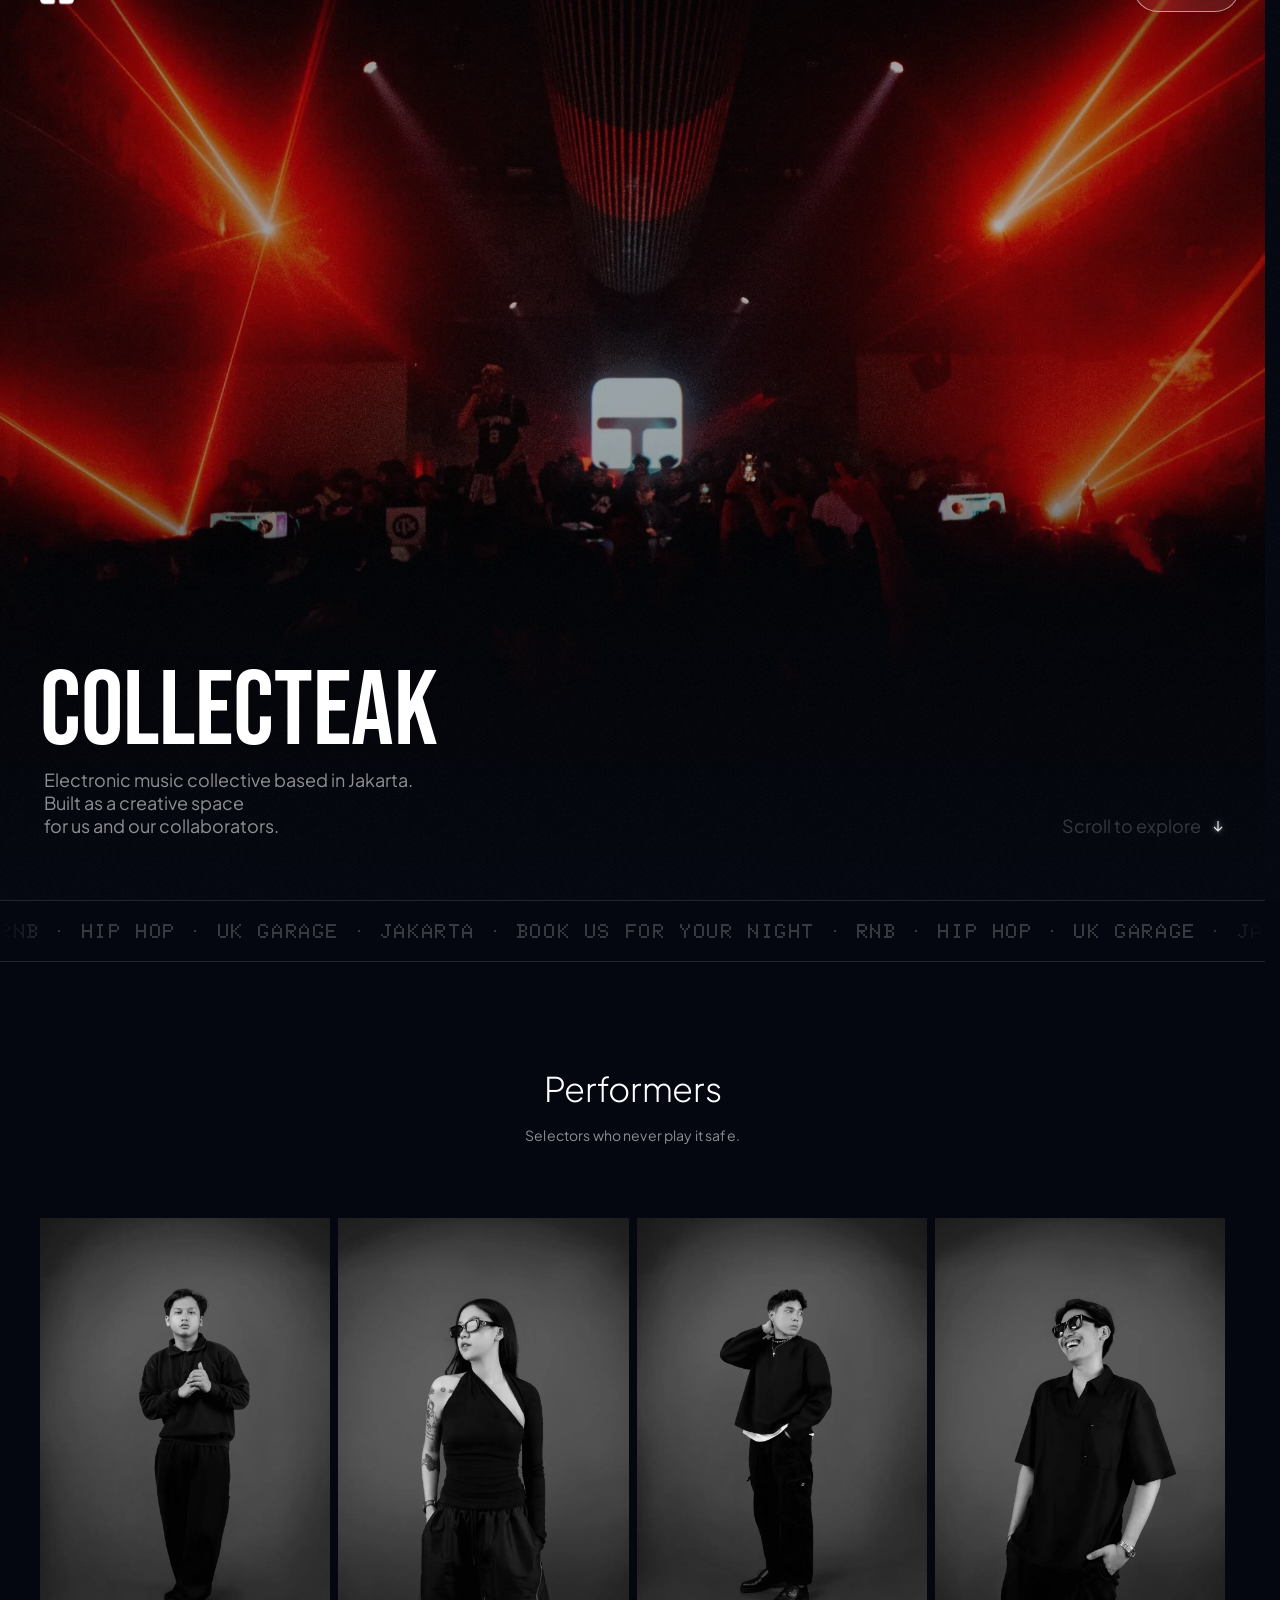
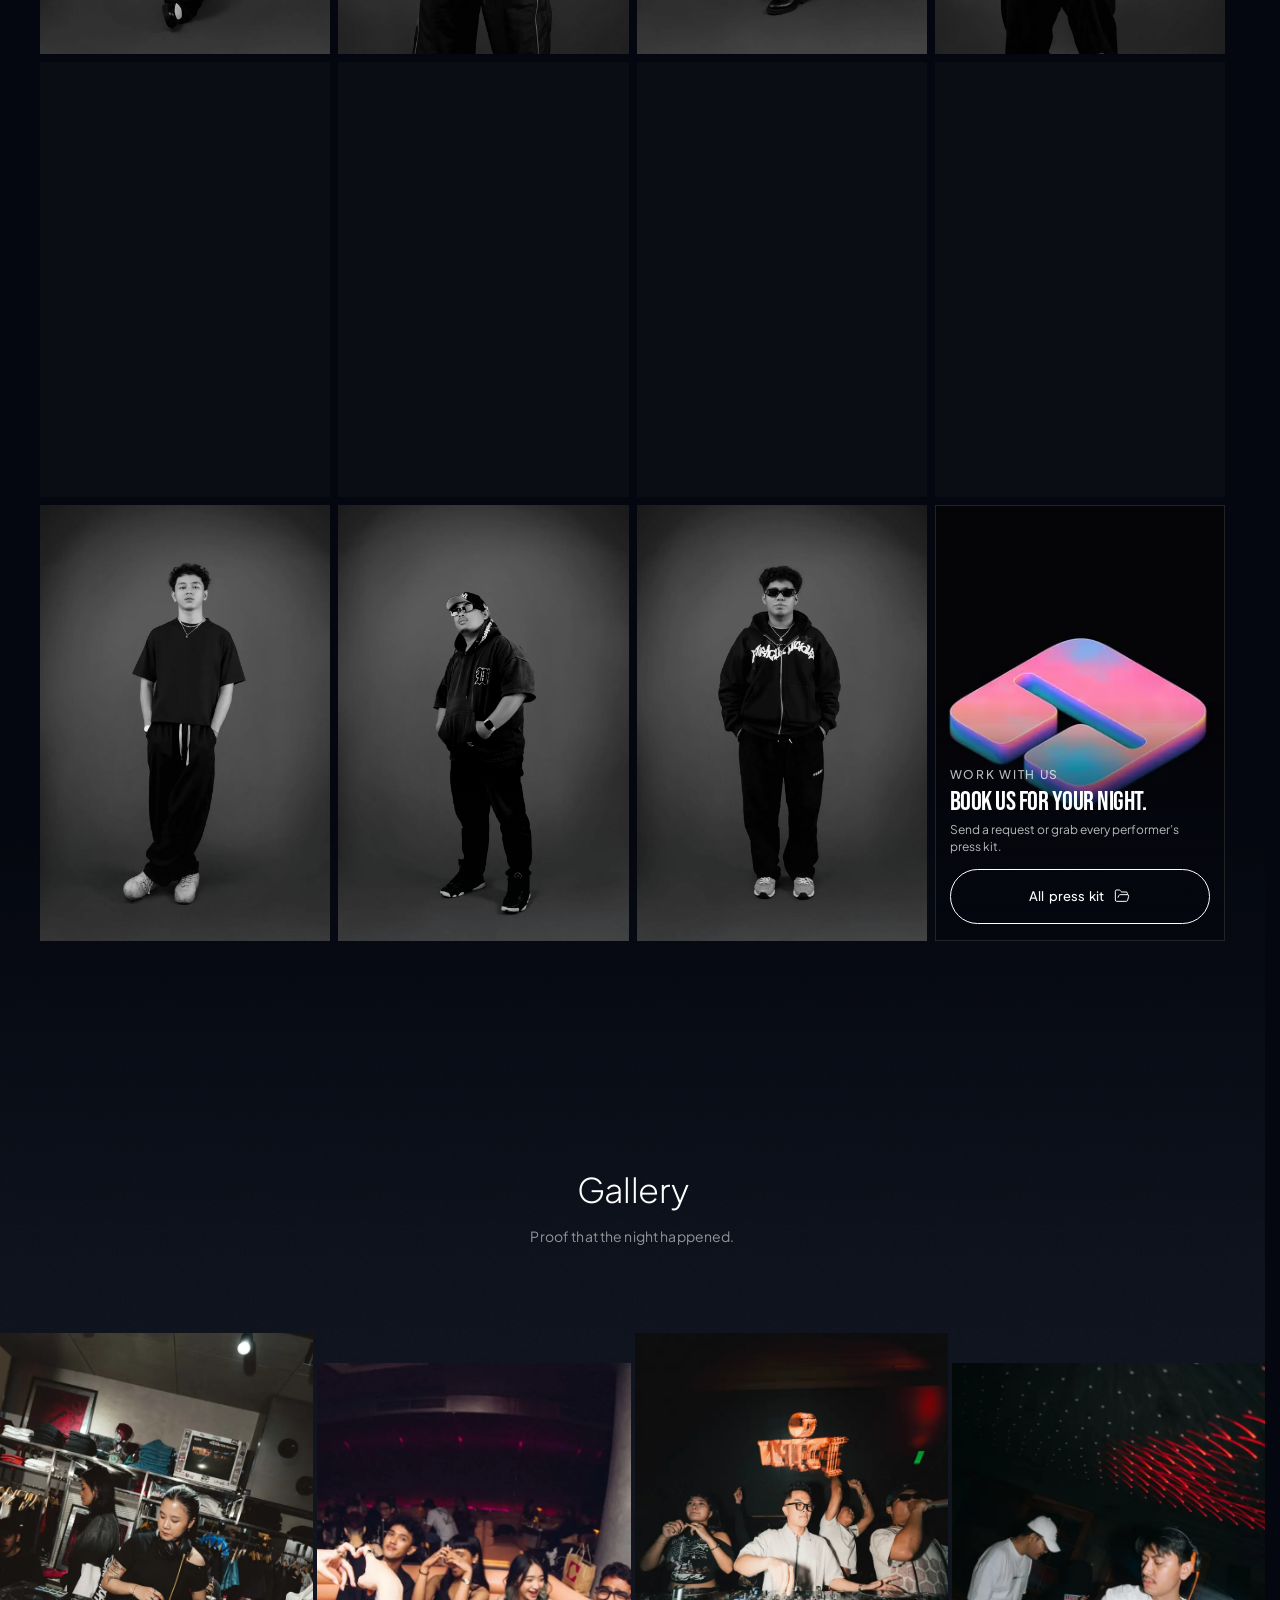
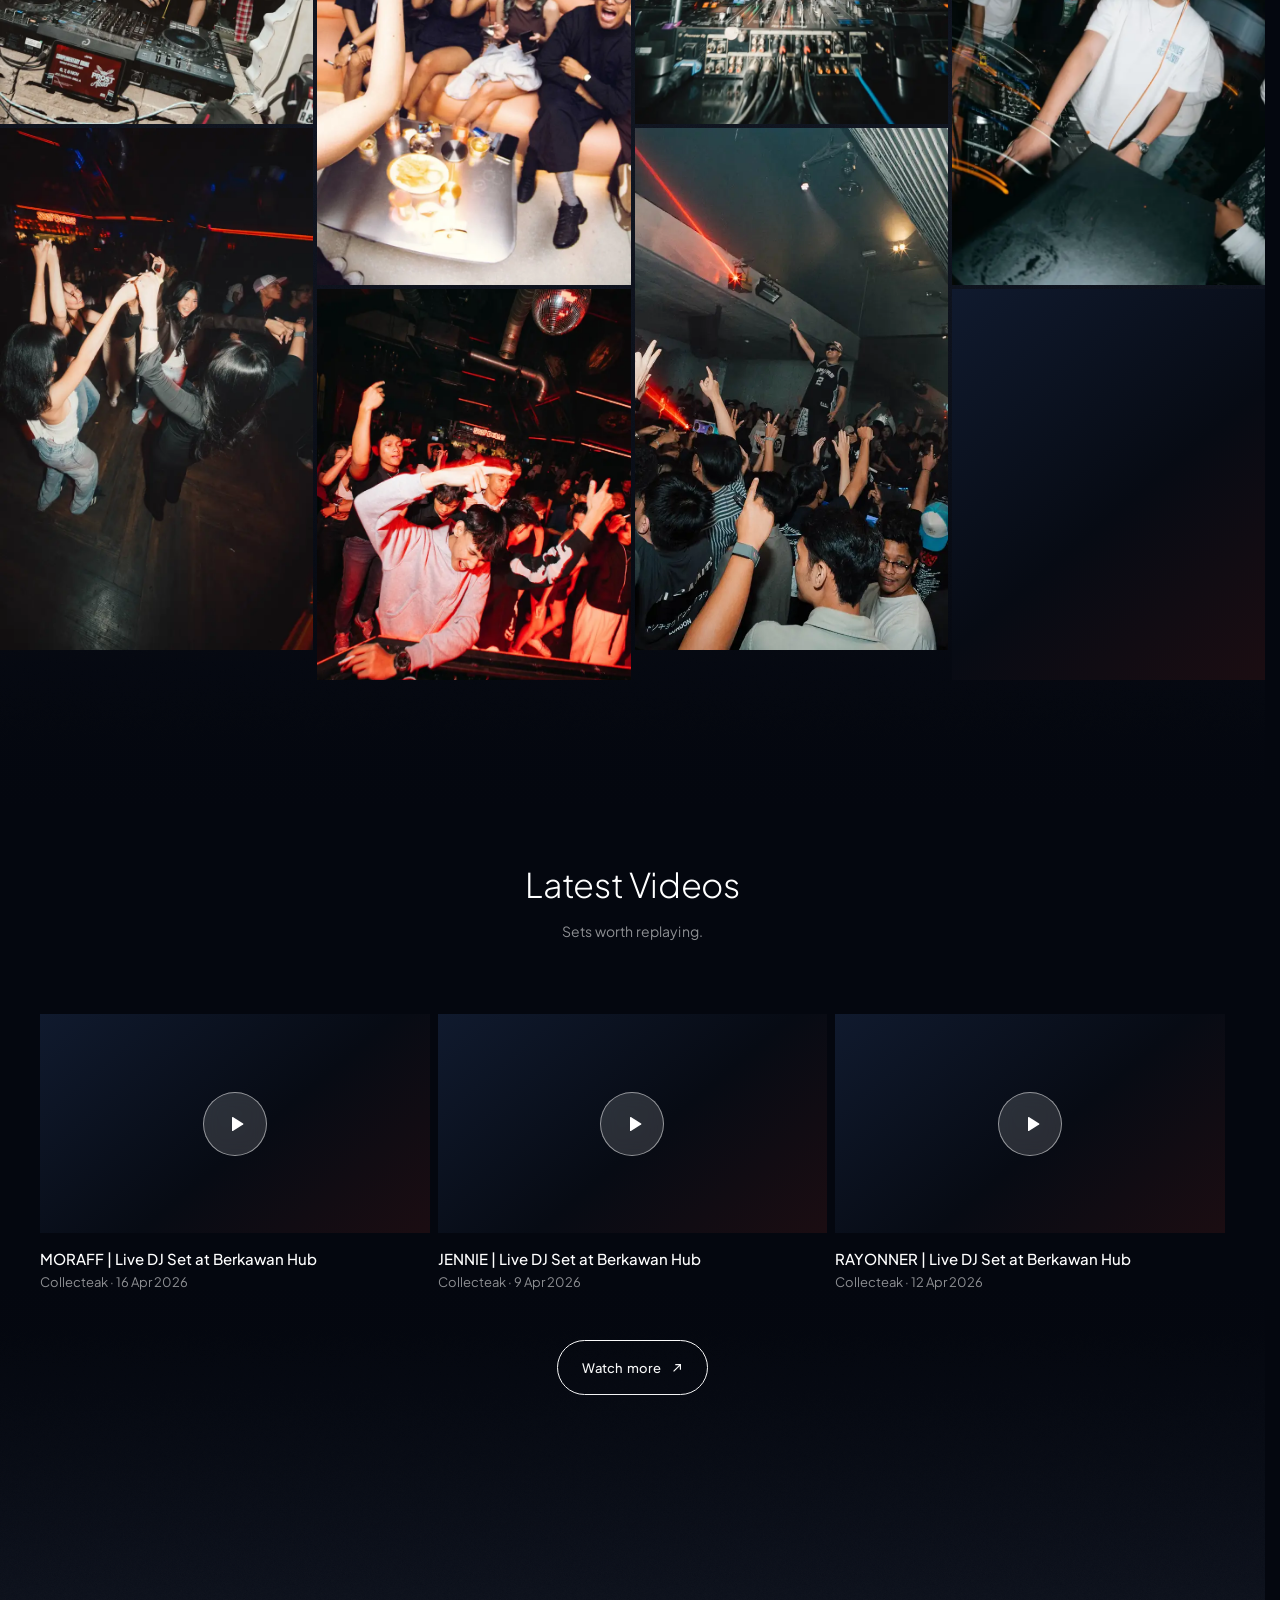
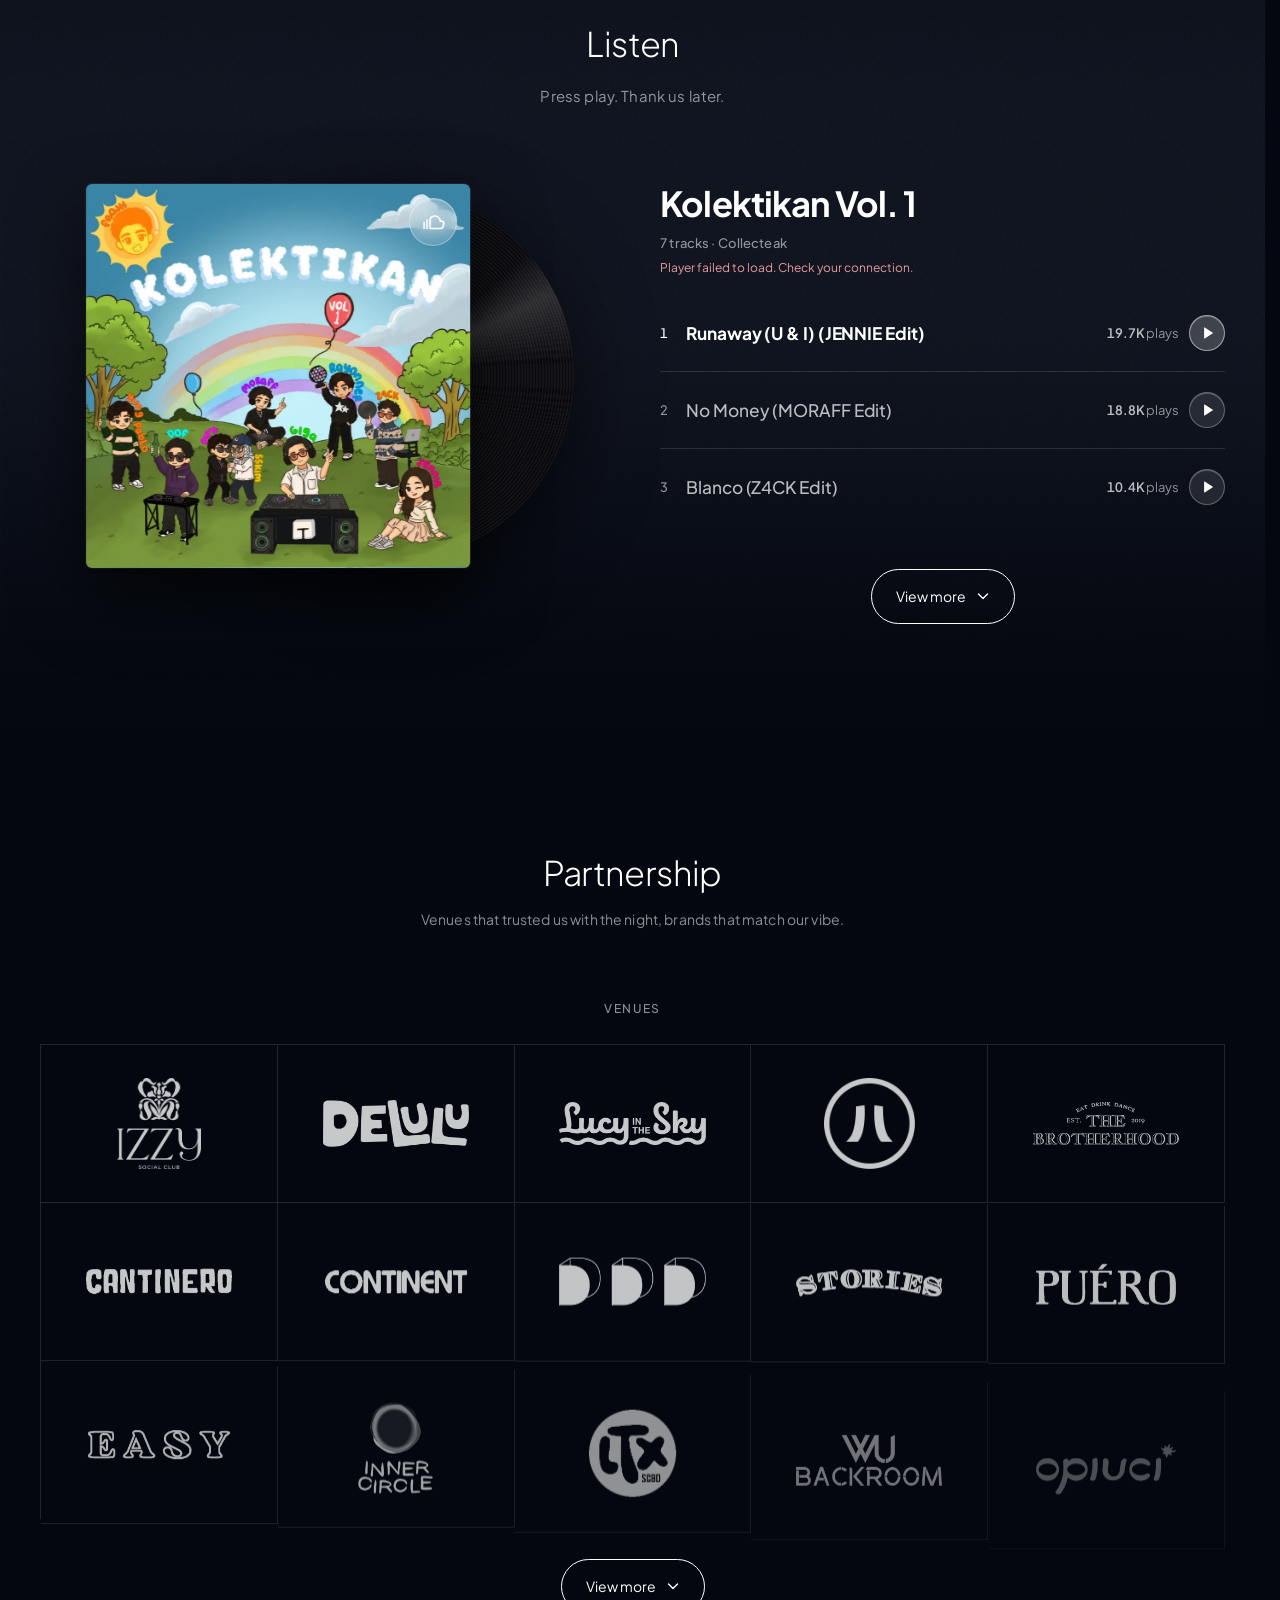
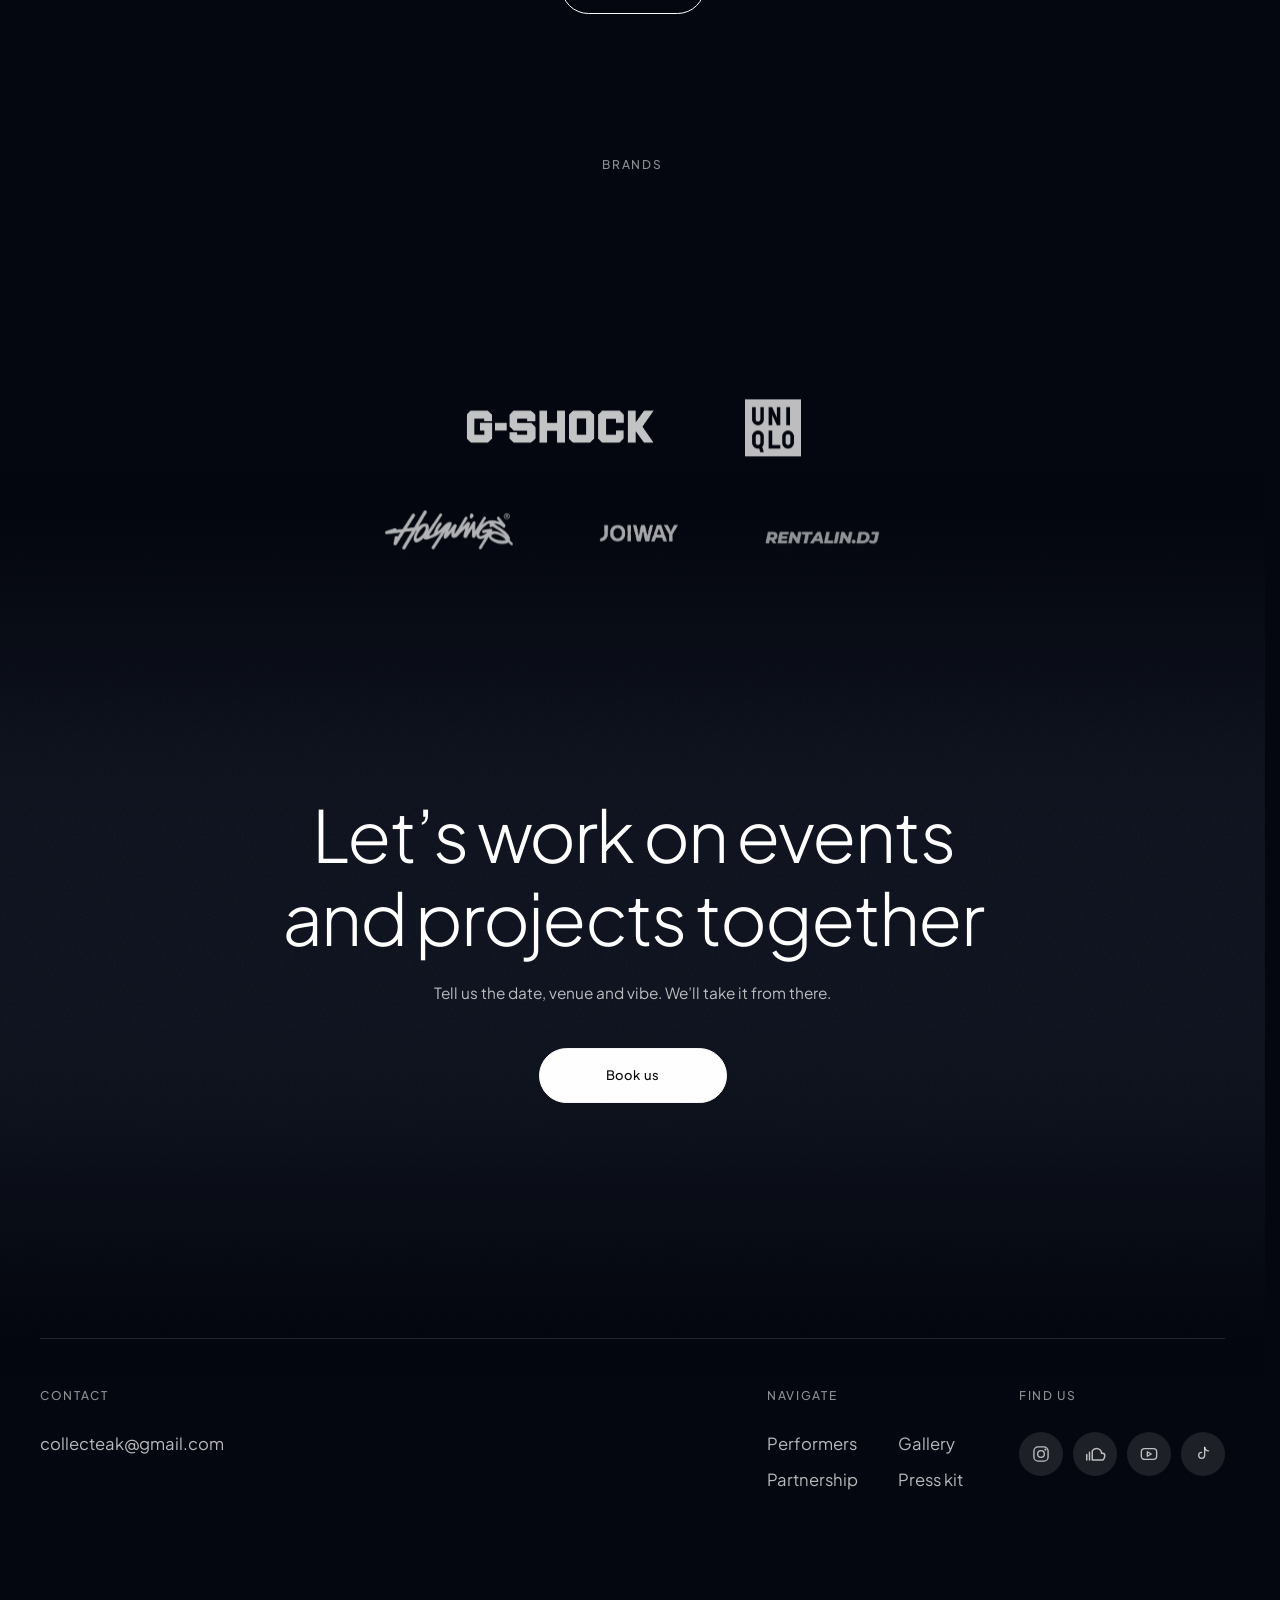
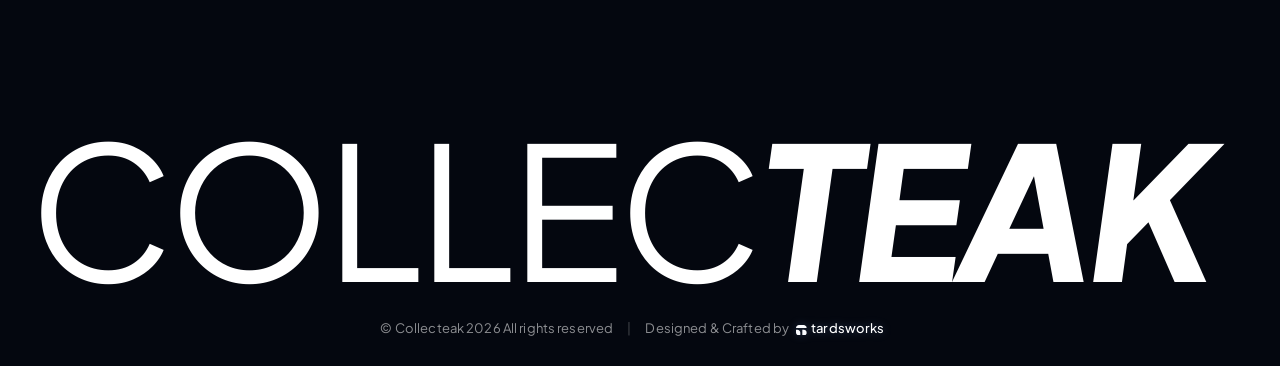
==== commit 2cfb2308: "fix: SoundCloud player in in-app browsers + add security headers - Player: show the real SoundCloud " ====
--- a/index.html
+++ b/index.html
@@ -17,6 +17,7 @@
 <link rel="icon" type="image/webp" sizes="16x16" href="assets/img/ui/favicon-16.webp">
 <link rel="apple-touch-icon" sizes="180x180" href="assets/img/ui/apple-touch-icon.png">
 <meta name="theme-color" content="#04070f">
+<meta name="referrer" content="strict-origin-when-cross-origin">
 <meta property="og:type" content="website">
 <meta property="og:site_name" content="COLLECTEAK">
 <meta property="og:title" content="Collecteak | Jakarta Electronic Music Collective, DJ Booking">
@@ -72,8 +73,7 @@
 }</script>
 <link rel="preconnect" href="https://fonts.googleapis.com">
 <link rel="preconnect" href="https://fonts.gstatic.com" crossorigin>
-<link href="https://fonts.googleapis.com/css2?family=Plus+Jakarta+Sans:ital,wght@0,300..800;1,800&family=Doto:wght@300&family=Bebas+Neue&display=swap" rel="stylesheet" media="print" onload="this.media='all'">
-<noscript><link href="https://fonts.googleapis.com/css2?family=Plus+Jakarta+Sans:ital,wght@0,300..800;1,800&family=Doto:wght@300&family=Bebas+Neue&display=swap" rel="stylesheet"></noscript>
+<link href="https://fonts.googleapis.com/css2?family=Plus+Jakarta+Sans:ital,wght@0,300..800;1,800&family=Doto:wght@300&family=Bebas+Neue&display=swap" rel="stylesheet">
 <link rel="stylesheet" href="assets/css/style.css">
 <script src="assets/js/anti-flash.js"></script>
 </head>
@@ -319,15 +319,15 @@
   <p class="sub rv">Sets worth replaying.</p>
   <div class="vids">
     <a class="vid stg" data-cur="Play" href="https://youtu.be/1fXWgU--9Vw" data-id="1fXWgU--9Vw" target="_blank" rel="noopener" aria-label="Play video: MORAFF | Live DJ Set at Berkawan Hub">
-      <span class="vthumb ph"><img src="https://i.ytimg.com/vi/1fXWgU--9Vw/maxresdefault.jpg" alt="" loading="lazy" decoding="async" onerror="if(this.dataset.f){this.style.display='none'}else{this.dataset.f=1;this.src='https://i.ytimg.com/vi/1fXWgU--9Vw/hqdefault.jpg'}"><i class="play"><svg width="18" height="18" viewBox="0 0 18 18" fill="currentColor"><path d="M5 2.6v12.8a.6.6 0 0 0 .9.5l10.2-6.4a.6.6 0 0 0 0-1L5.9 2.1a.6.6 0 0 0-.9.5z"/></svg></i></span>
+      <span class="vthumb ph"><img src="https://i.ytimg.com/vi/1fXWgU--9Vw/maxresdefault.jpg" alt="" loading="lazy" decoding="async"><i class="play"><svg width="18" height="18" viewBox="0 0 18 18" fill="currentColor"><path d="M5 2.6v12.8a.6.6 0 0 0 .9.5l10.2-6.4a.6.6 0 0 0 0-1L5.9 2.1a.6.6 0 0 0-.9.5z"/></svg></i></span>
       <span class="vmeta"><b>MORAFF | Live DJ Set at Berkawan Hub</b><small>Collecteak · 16 Apr 2026</small></span>
     </a>
     <a class="vid stg" data-cur="Play" href="https://youtu.be/YzDcLJdaTBw" data-id="YzDcLJdaTBw" target="_blank" rel="noopener" aria-label="Play video: JENNIE | Live DJ Set at Berkawan Hub">
-      <span class="vthumb ph"><img src="https://i.ytimg.com/vi/YzDcLJdaTBw/maxresdefault.jpg" alt="" loading="lazy" decoding="async" onerror="if(this.dataset.f){this.style.display='none'}else{this.dataset.f=1;this.src='https://i.ytimg.com/vi/YzDcLJdaTBw/hqdefault.jpg'}"><i class="play"><svg width="18" height="18" viewBox="0 0 18 18" fill="currentColor"><path d="M5 2.6v12.8a.6.6 0 0 0 .9.5l10.2-6.4a.6.6 0 0 0 0-1L5.9 2.1a.6.6 0 0 0-.9.5z"/></svg></i></span>
+      <span class="vthumb ph"><img src="https://i.ytimg.com/vi/YzDcLJdaTBw/maxresdefault.jpg" alt="" loading="lazy" decoding="async"><i class="play"><svg width="18" height="18" viewBox="0 0 18 18" fill="currentColor"><path d="M5 2.6v12.8a.6.6 0 0 0 .9.5l10.2-6.4a.6.6 0 0 0 0-1L5.9 2.1a.6.6 0 0 0-.9.5z"/></svg></i></span>
       <span class="vmeta"><b>JENNIE | Live DJ Set at Berkawan Hub</b><small>Collecteak · 9 Apr 2026</small></span>
     </a>
     <a class="vid stg" data-cur="Play" href="https://youtu.be/DLXv9aKKjM8" data-id="DLXv9aKKjM8" target="_blank" rel="noopener" aria-label="Play video: RAYONNER | Live DJ Set at Berkawan Hub">
-      <span class="vthumb ph"><img src="https://i.ytimg.com/vi/DLXv9aKKjM8/maxresdefault.jpg" alt="" loading="lazy" decoding="async" onerror="if(this.dataset.f){this.style.display='none'}else{this.dataset.f=1;this.src='https://i.ytimg.com/vi/DLXv9aKKjM8/hqdefault.jpg'}"><i class="play"><svg width="18" height="18" viewBox="0 0 18 18" fill="currentColor"><path d="M5 2.6v12.8a.6.6 0 0 0 .9.5l10.2-6.4a.6.6 0 0 0 0-1L5.9 2.1a.6.6 0 0 0-.9.5z"/></svg></i></span>
+      <span class="vthumb ph"><img src="https://i.ytimg.com/vi/DLXv9aKKjM8/maxresdefault.jpg" alt="" loading="lazy" decoding="async"><i class="play"><svg width="18" height="18" viewBox="0 0 18 18" fill="currentColor"><path d="M5 2.6v12.8a.6.6 0 0 0 .9.5l10.2-6.4a.6.6 0 0 0 0-1L5.9 2.1a.6.6 0 0 0-.9.5z"/></svg></i></span>
       <span class="vmeta"><b>RAYONNER | Live DJ Set at Berkawan Hub</b><small>Collecteak · 12 Apr 2026</small></span>
     </a>
   </div>
--- a/assets/css/style.css
+++ b/assets/css/style.css
@@ -1007,3 +1007,6 @@
 
 /* beat pulse: the vinyl label swells slightly on every beat (--kp is 1 on the hit and decays to 0, set from app.js) */
 .kl .kl-lab{transform:scale(calc(1 + var(--kp,0)*.05))}
+
+/* native SoundCloud player (fallback in-app browser) */
+.kl-native{display:block;width:100%;height:166px;border:0;border-radius:12px;margin-top:14px;background:#000}
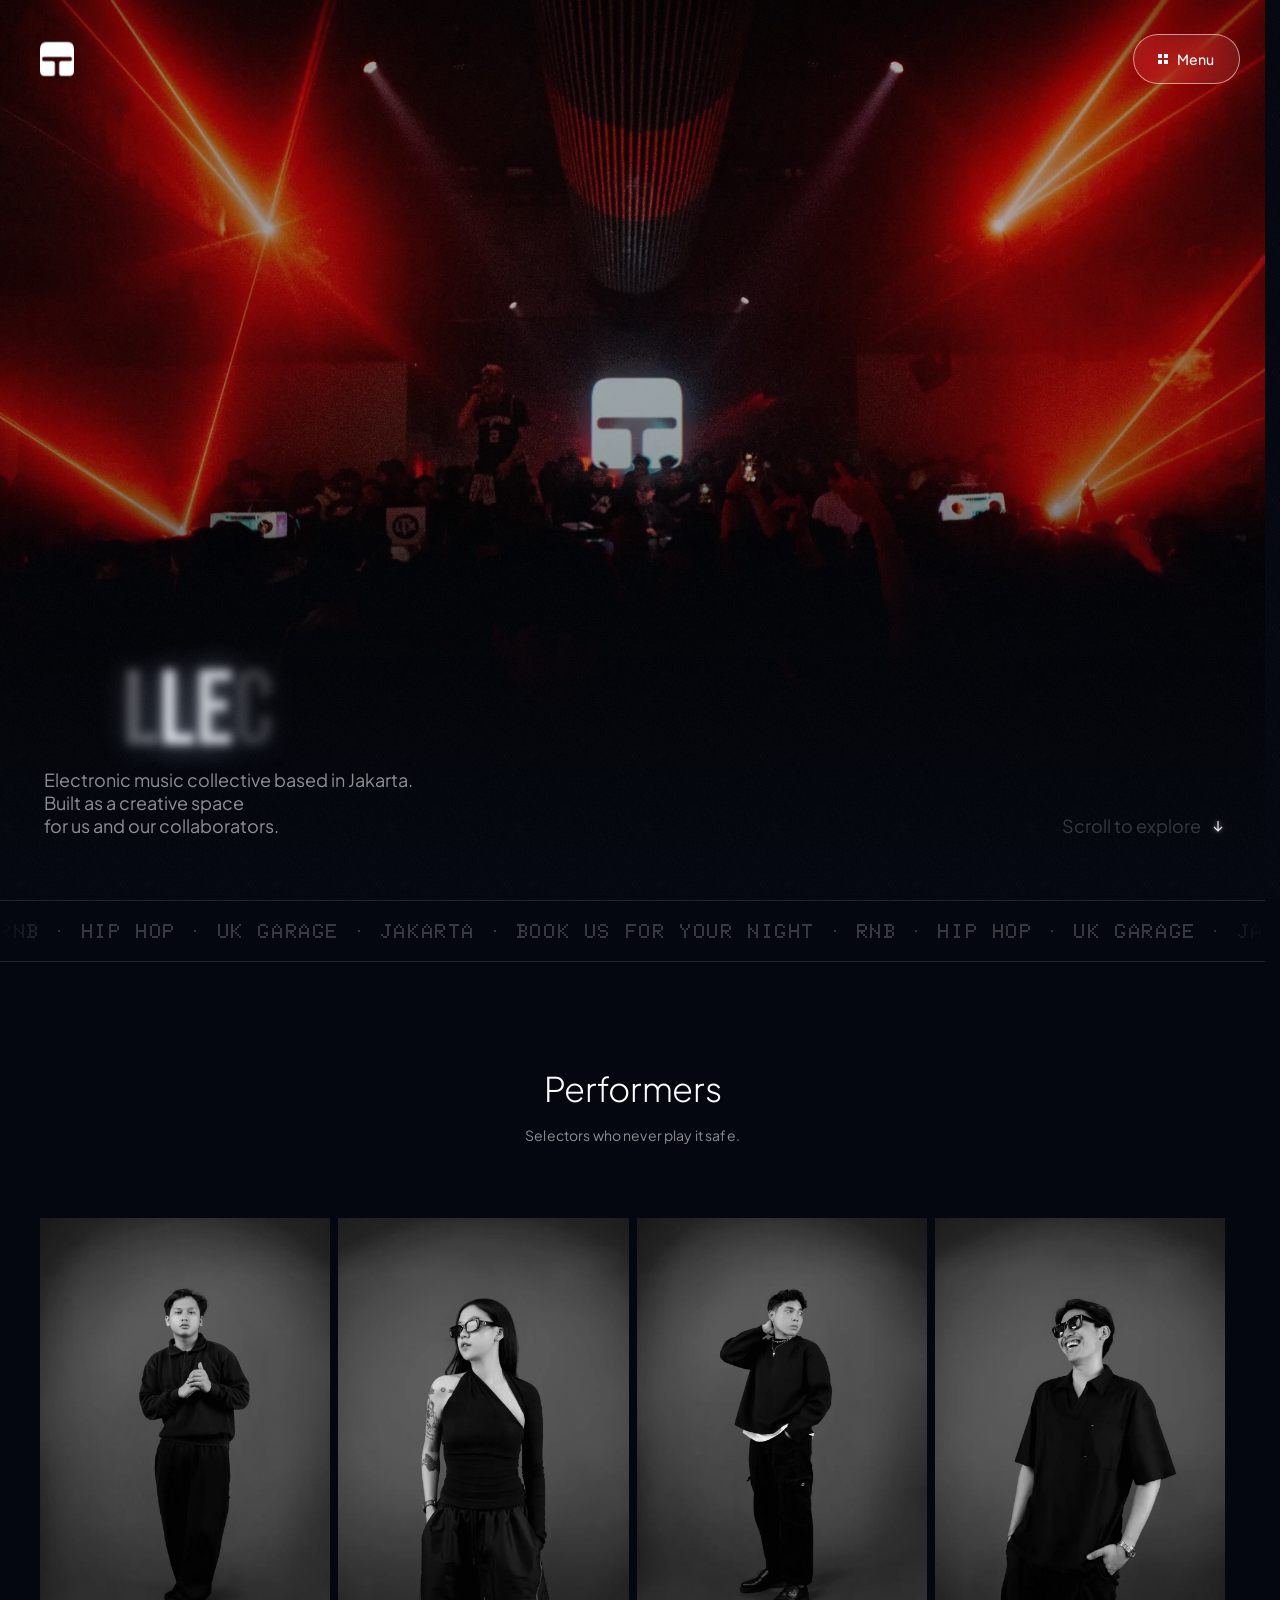
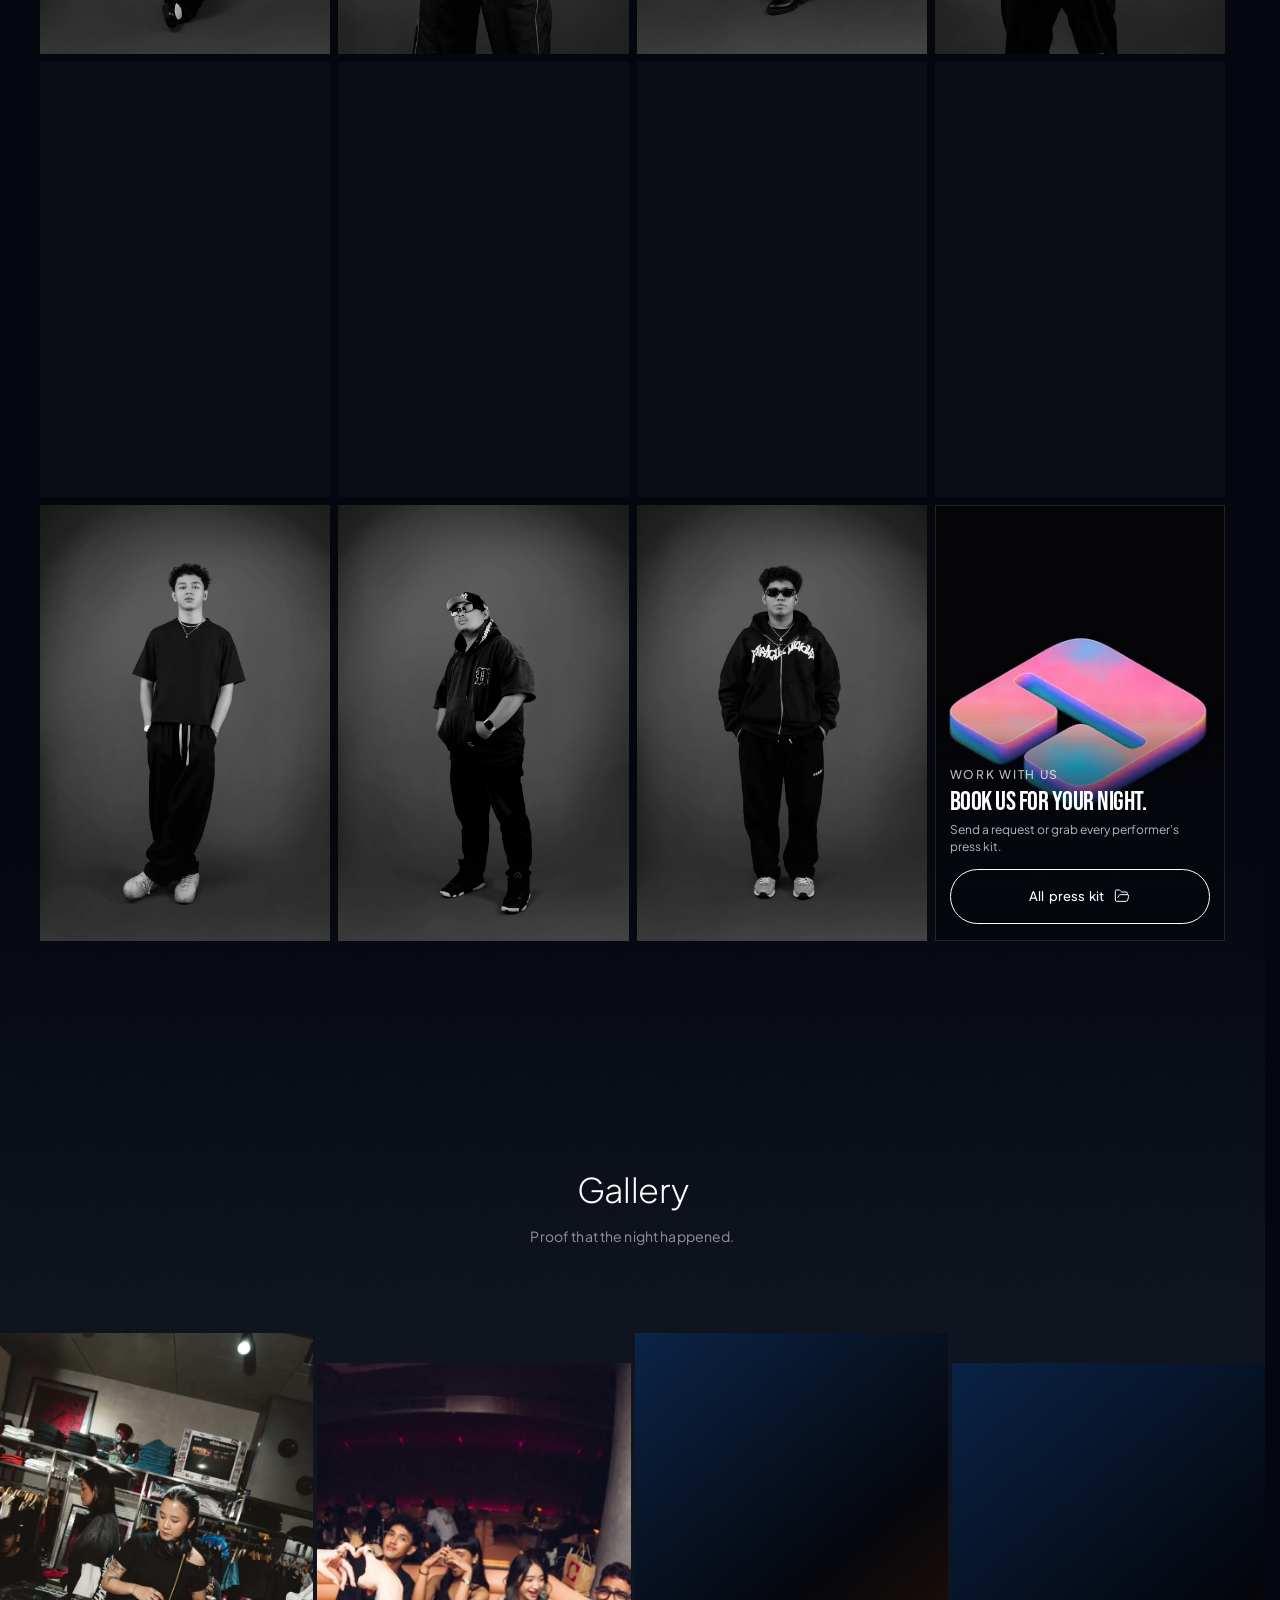
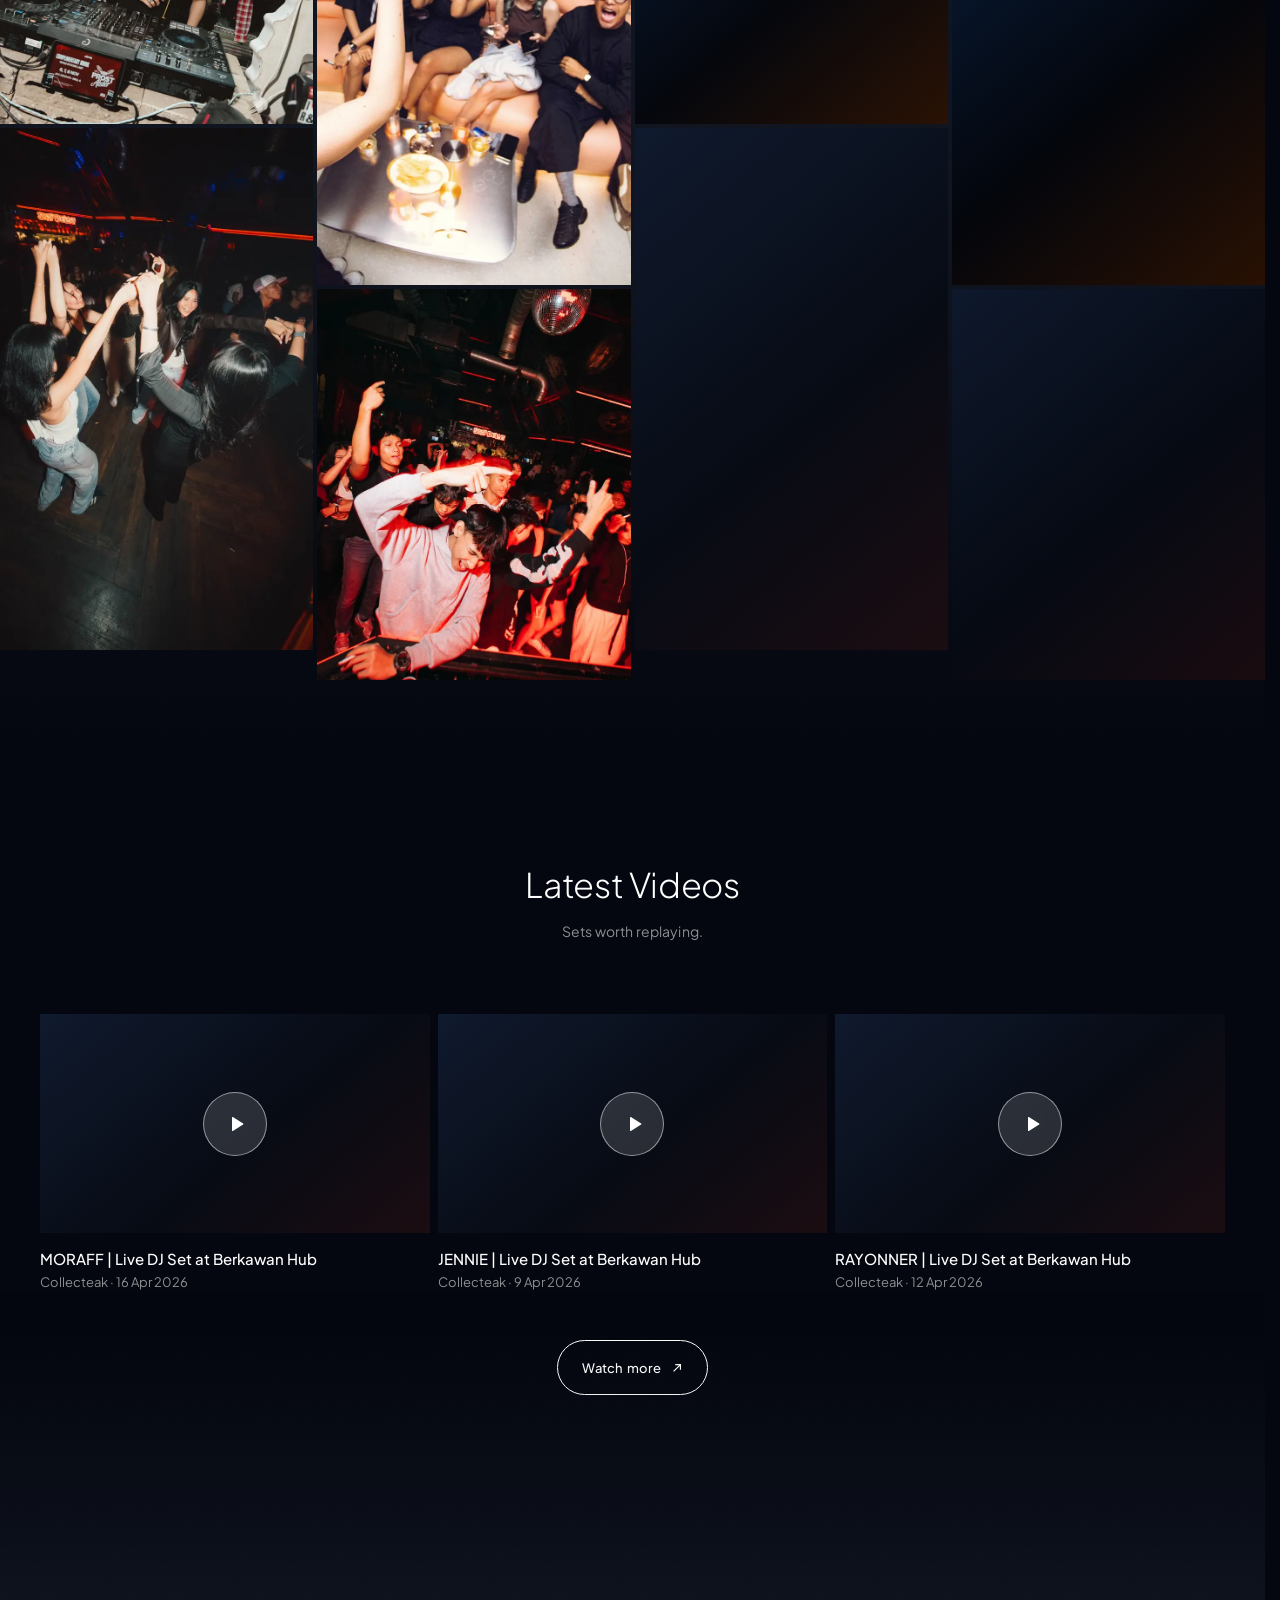
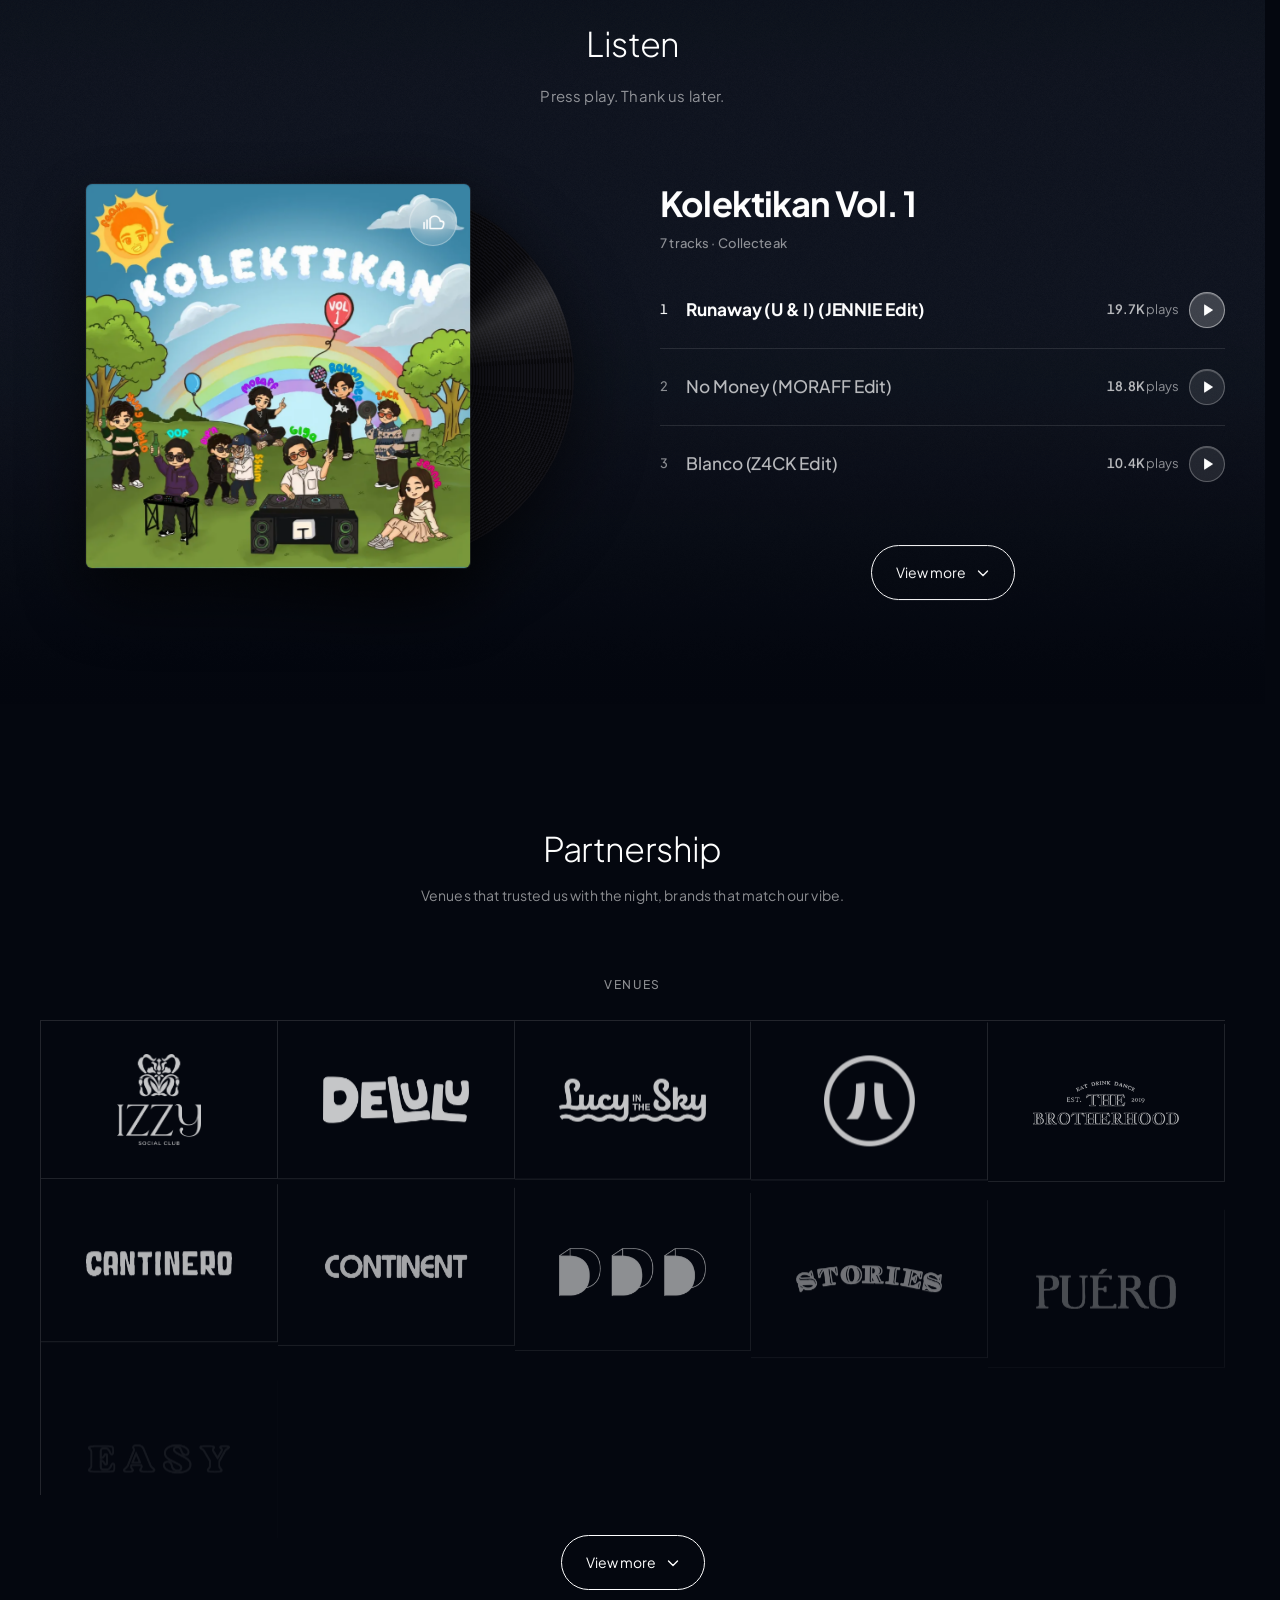
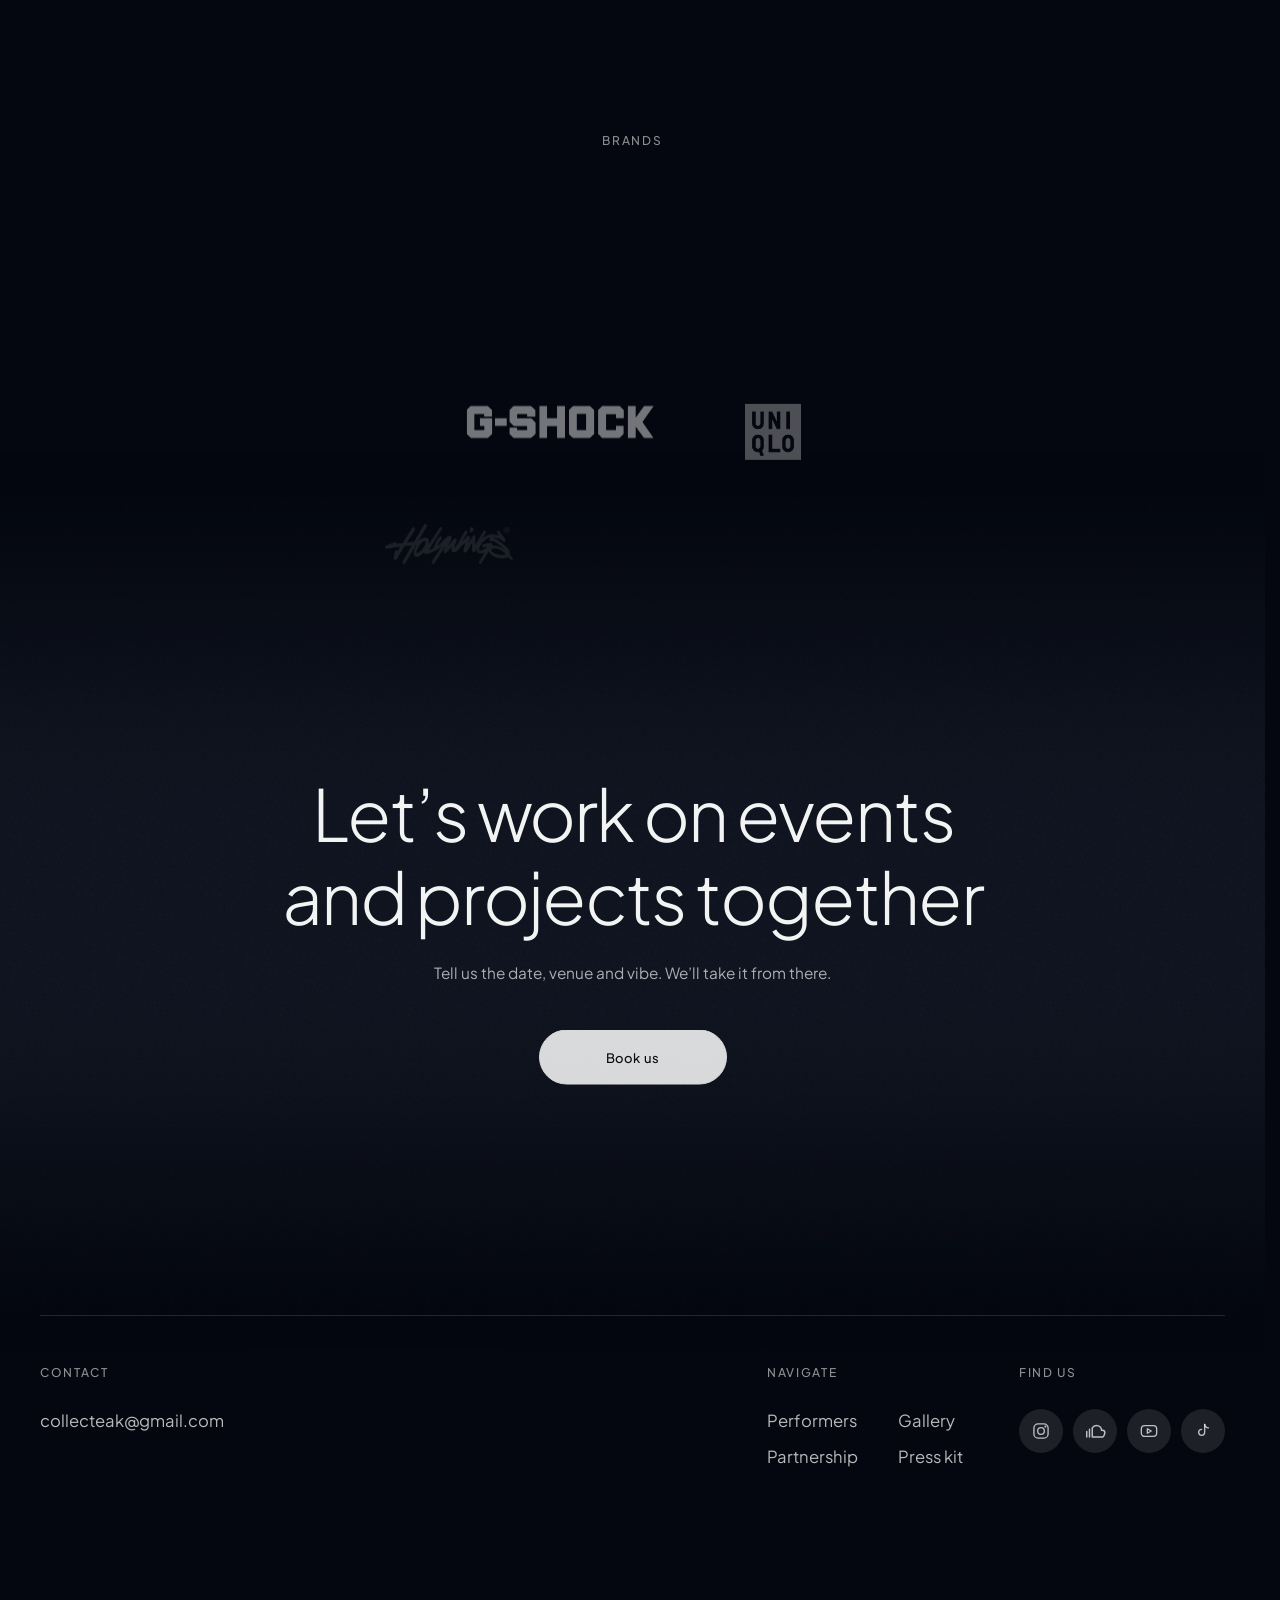
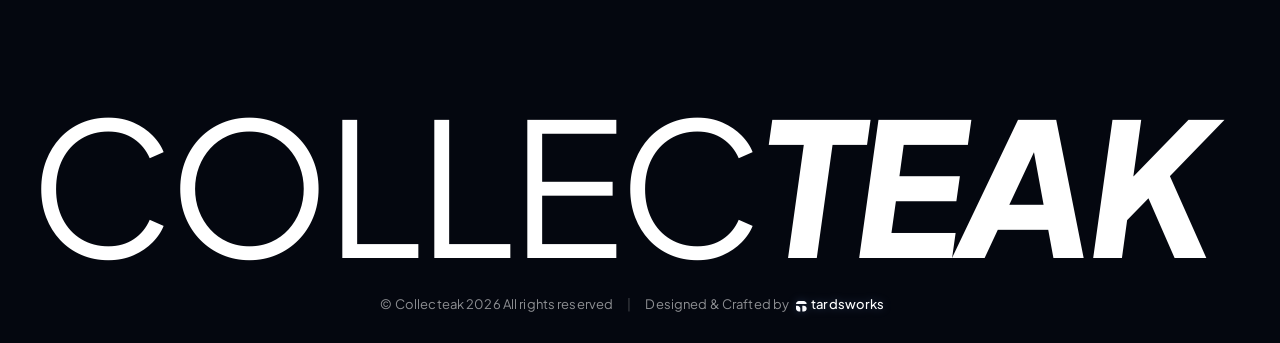
==== commit 33606d46: "fix(player): make the volume slider work on iOS Route audio through a Web Audio GainNode when media " ====
--- a/index.html
+++ b/index.html
@@ -432,6 +432,7 @@
   <svg class="fab-ring" viewBox="0 0 100 100" aria-hidden="true"><defs><path id="fabPath" d="M50 50m-37 0a37 37 0 1 1 74 0a37 37 0 1 1-74 0"/></defs><text><textPath href="#fabPath" textLength="230" lengthAdjust="spacing">Book us now&#160;&#160;•&#160;&#160;Book us now&#160;&#160;•&#160;&#160;</textPath></text></svg>
   <span class="fab-core"><svg viewBox="0 0 24 24" fill="none" stroke="currentColor" stroke-width="1.7" stroke-linecap="round" stroke-linejoin="round" aria-hidden="true"><path d="M22 16.92v3a2 2 0 0 1-2.18 2 19.79 19.79 0 0 1-8.63-3.07 19.5 19.5 0 0 1-6-6 19.79 19.79 0 0 1-3.07-8.67A2 2 0 0 1 4.11 2h3a2 2 0 0 1 2 1.72 12.84 12.84 0 0 0 .7 2.81 2 2 0 0 1-.45 2.11L8.09 9.91a16 16 0 0 0 6 6l1.27-1.27a2 2 0 0 1 2.11-.45 12.84 12.84 0 0 0 2.81.7A2 2 0 0 1 22 16.92z"/></svg></span>
 </a>
+<script src="assets/js/tracks-data.js"></script>
 <script src="assets/js/app.js"></script>
 </body>
 </html>
--- a/assets/css/style.css
+++ b/assets/css/style.css
@@ -345,7 +345,6 @@
 .kl-wf:focus-visible{outline:2px solid #fff;outline-offset:4px;border-radius:4px}
 .kl-tip{position:absolute;bottom:calc(100% + 6px);left:0;transform:translateX(-50%);padding:5px 8px;border-radius:6px;background:#fff;color:#04070f;font:600 11px/1 'Plus Jakarta Sans',system-ui,sans-serif;font-variant-numeric:tabular-nums;pointer-events:none;opacity:0;transition:opacity .15s;white-space:nowrap}
 .kl-tip.on{opacity:1}
-.kl-frame{position:absolute;width:1px;height:1px;left:0;bottom:0;border:0;opacity:.01;pointer-events:none}
 
 @media(hover:hover){
   .kl-row:hover .kl-t,.kl-row:hover .kl-n{color:var(--t1)}
@@ -1006,7 +1005,11 @@
 }
 
 /* beat pulse: the vinyl label swells slightly on every beat (--kp is 1 on the hit and decays to 0, set from app.js) */
-.kl .kl-lab{transform:scale(calc(1 + var(--kp,0)*.05))}
+.kl .kl-lab{transform:scale(calc(1 + var(--kp,0)*.09))}
+/* tombol play track aktif memancarkan ring dan cover ikut berdenyut tiap kick */
+.kl.is-playing .kl-row[aria-current] .kl-ic{box-shadow:0 0 0 calc(var(--kp,0)*6px) rgba(255,255,255,calc(var(--kp,0)*.16))}
+.kl .kl-cover img{scale:calc(1 + var(--kp,0)*.018)}
 
 /* native SoundCloud player (fallback in-app browser) */
-.kl-native{display:block;width:100%;height:166px;border:0;border-radius:12px;margin-top:14px;background:#000}
+.kl .kl-list .kl-st:not(:empty){margin:0;padding:0 0 16px}
+.kl-st a{color:#fff;text-decoration:underline;text-underline-offset:2px}
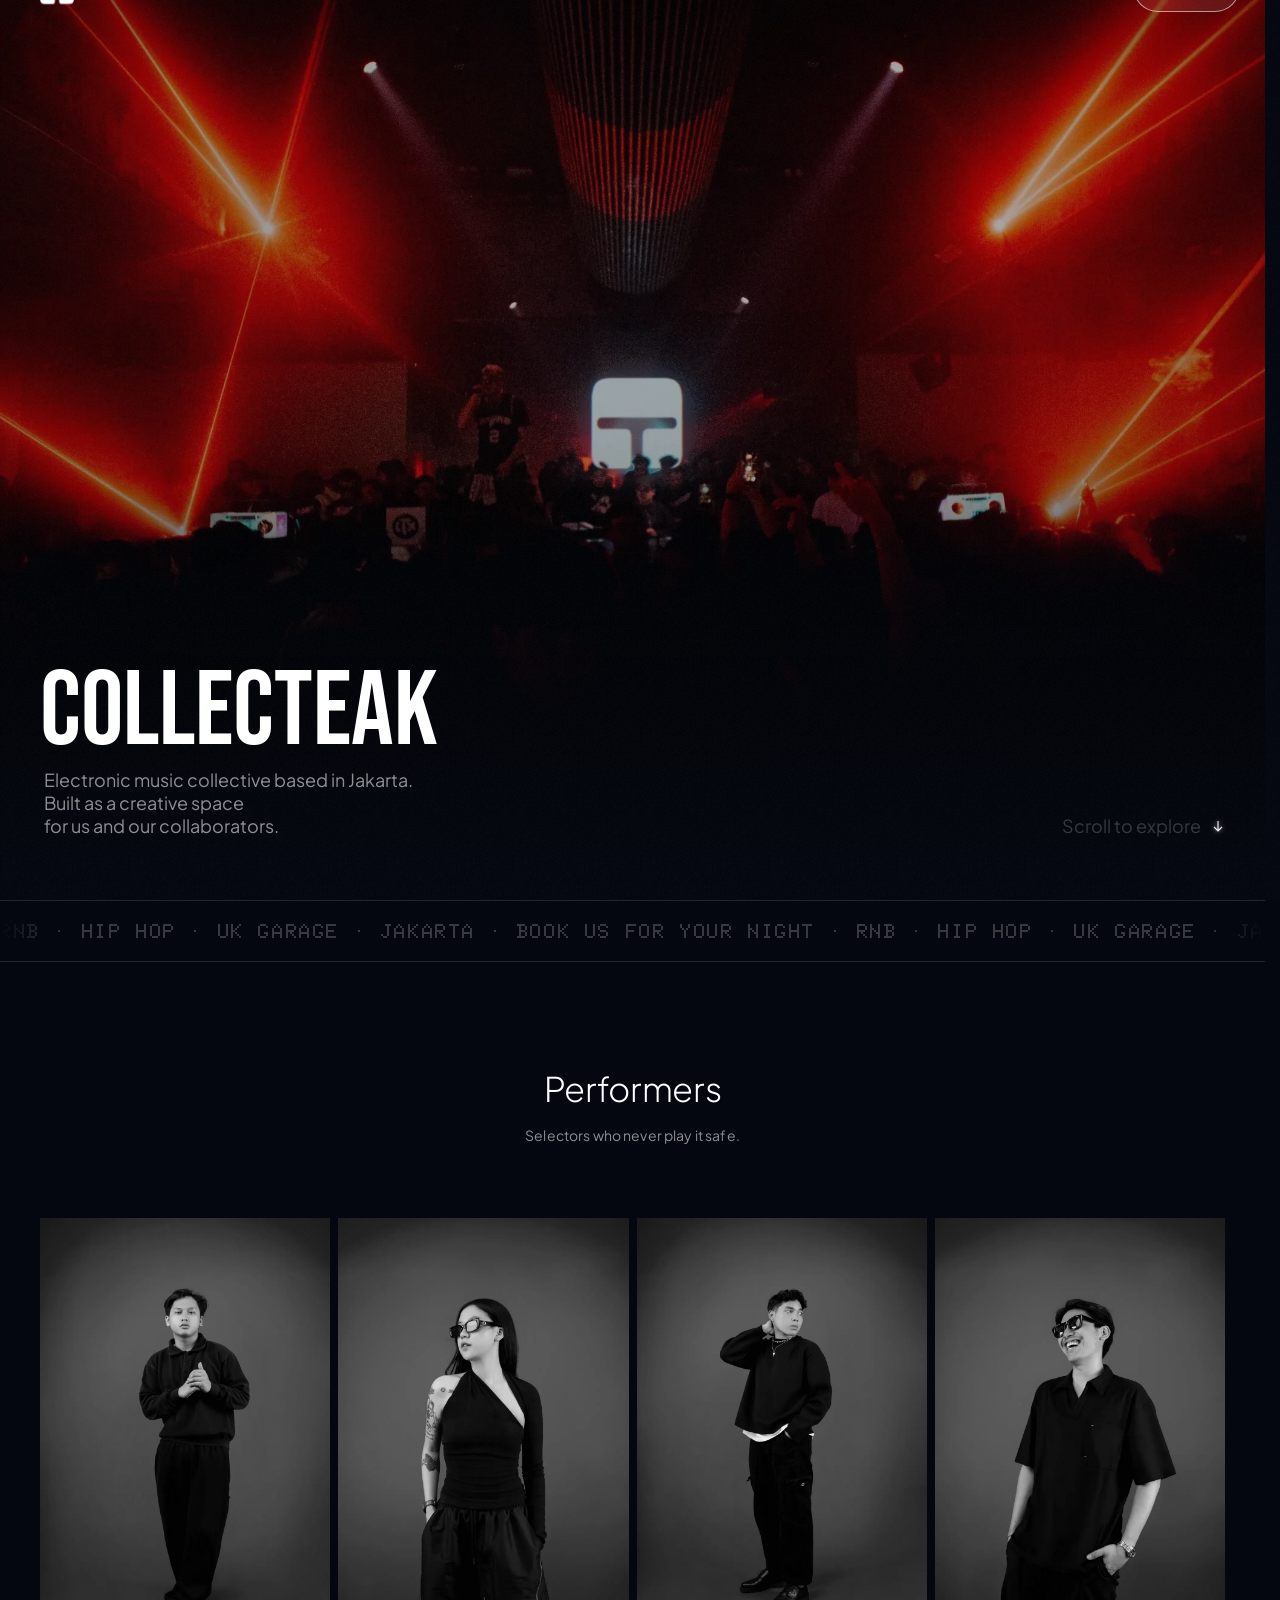
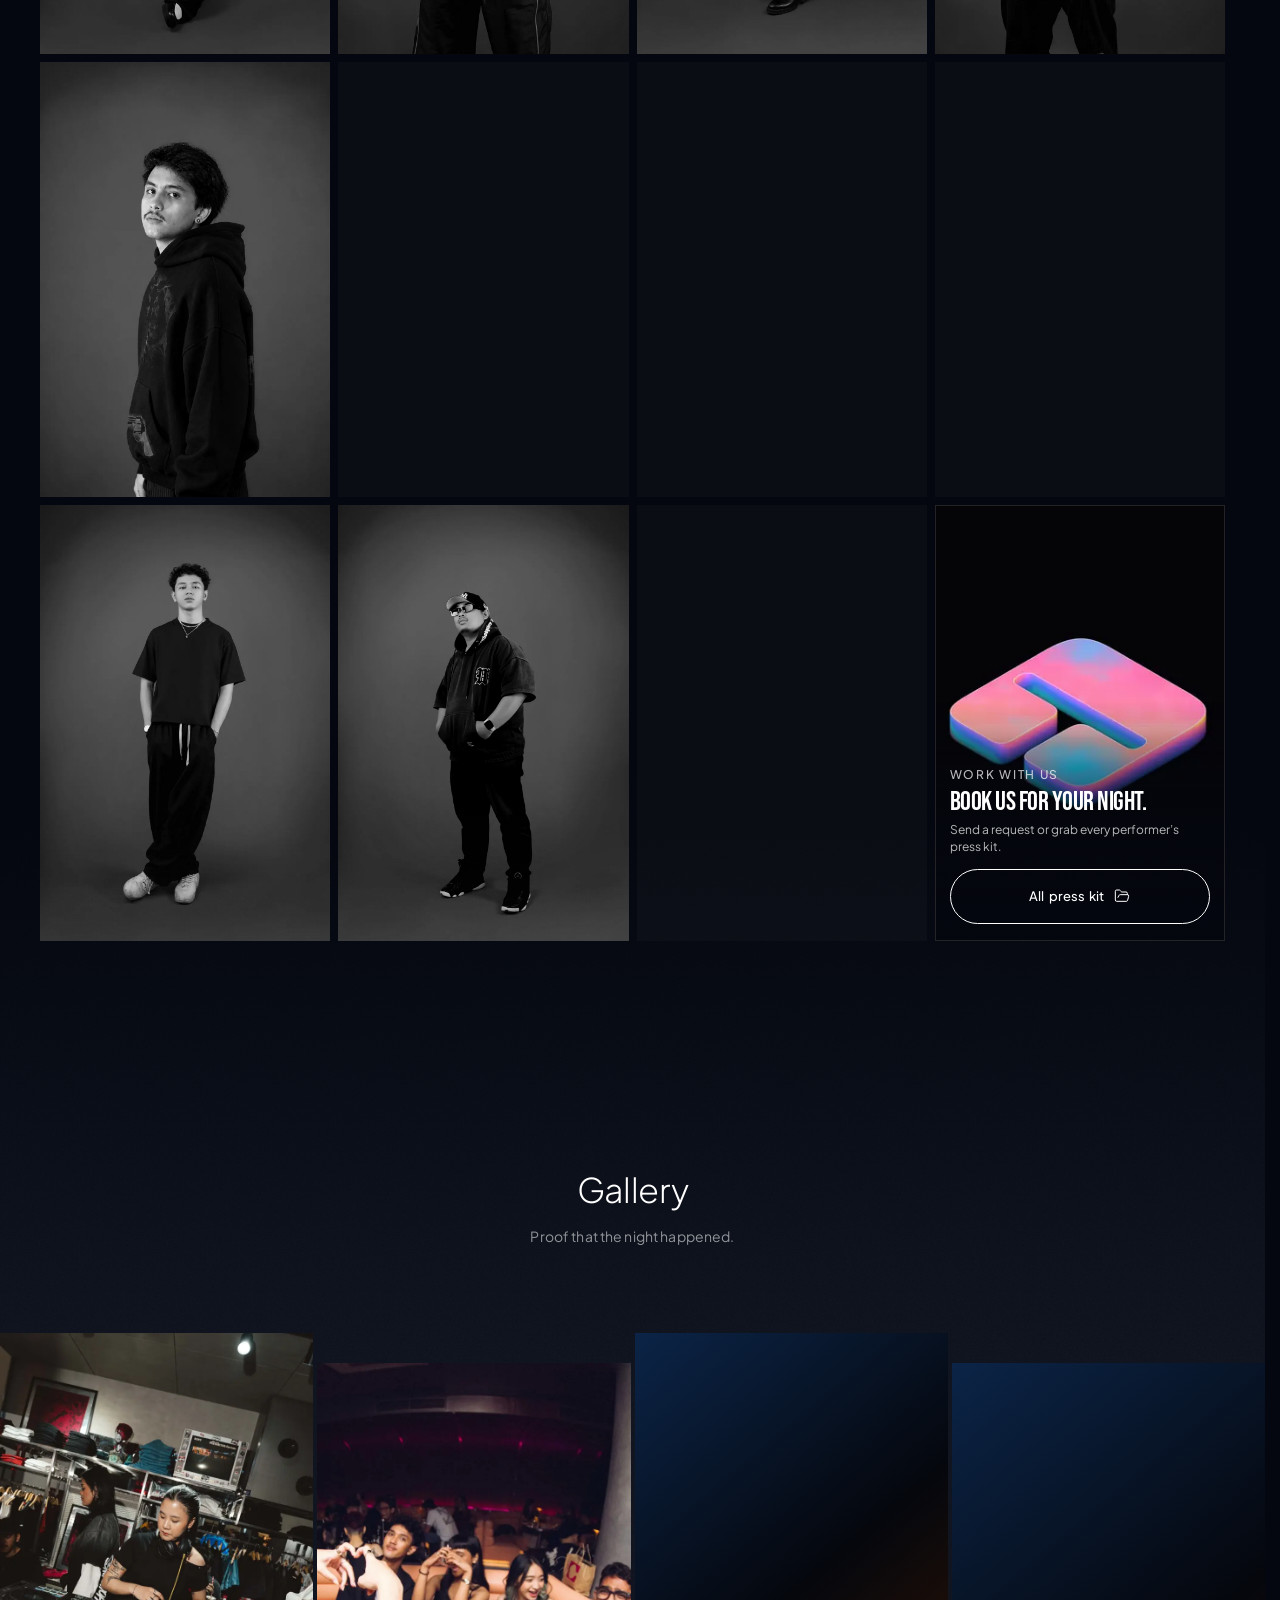
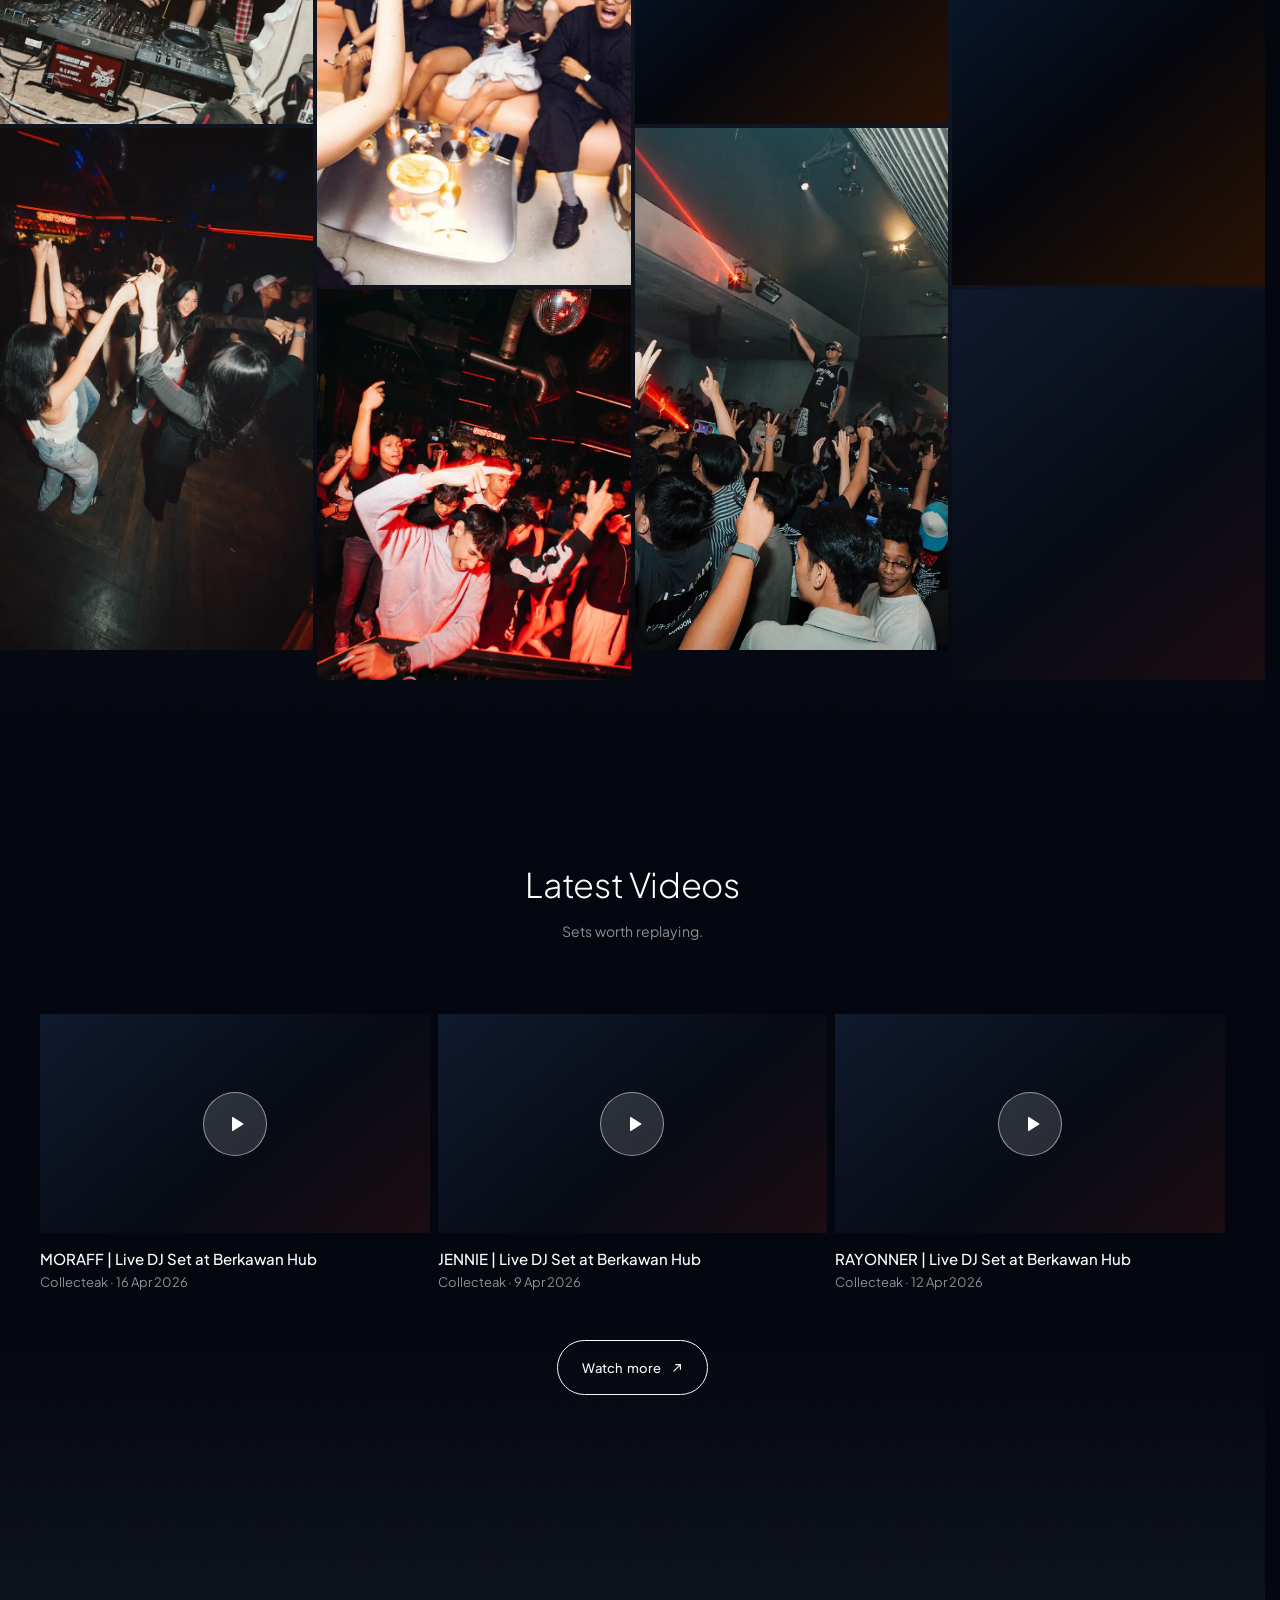
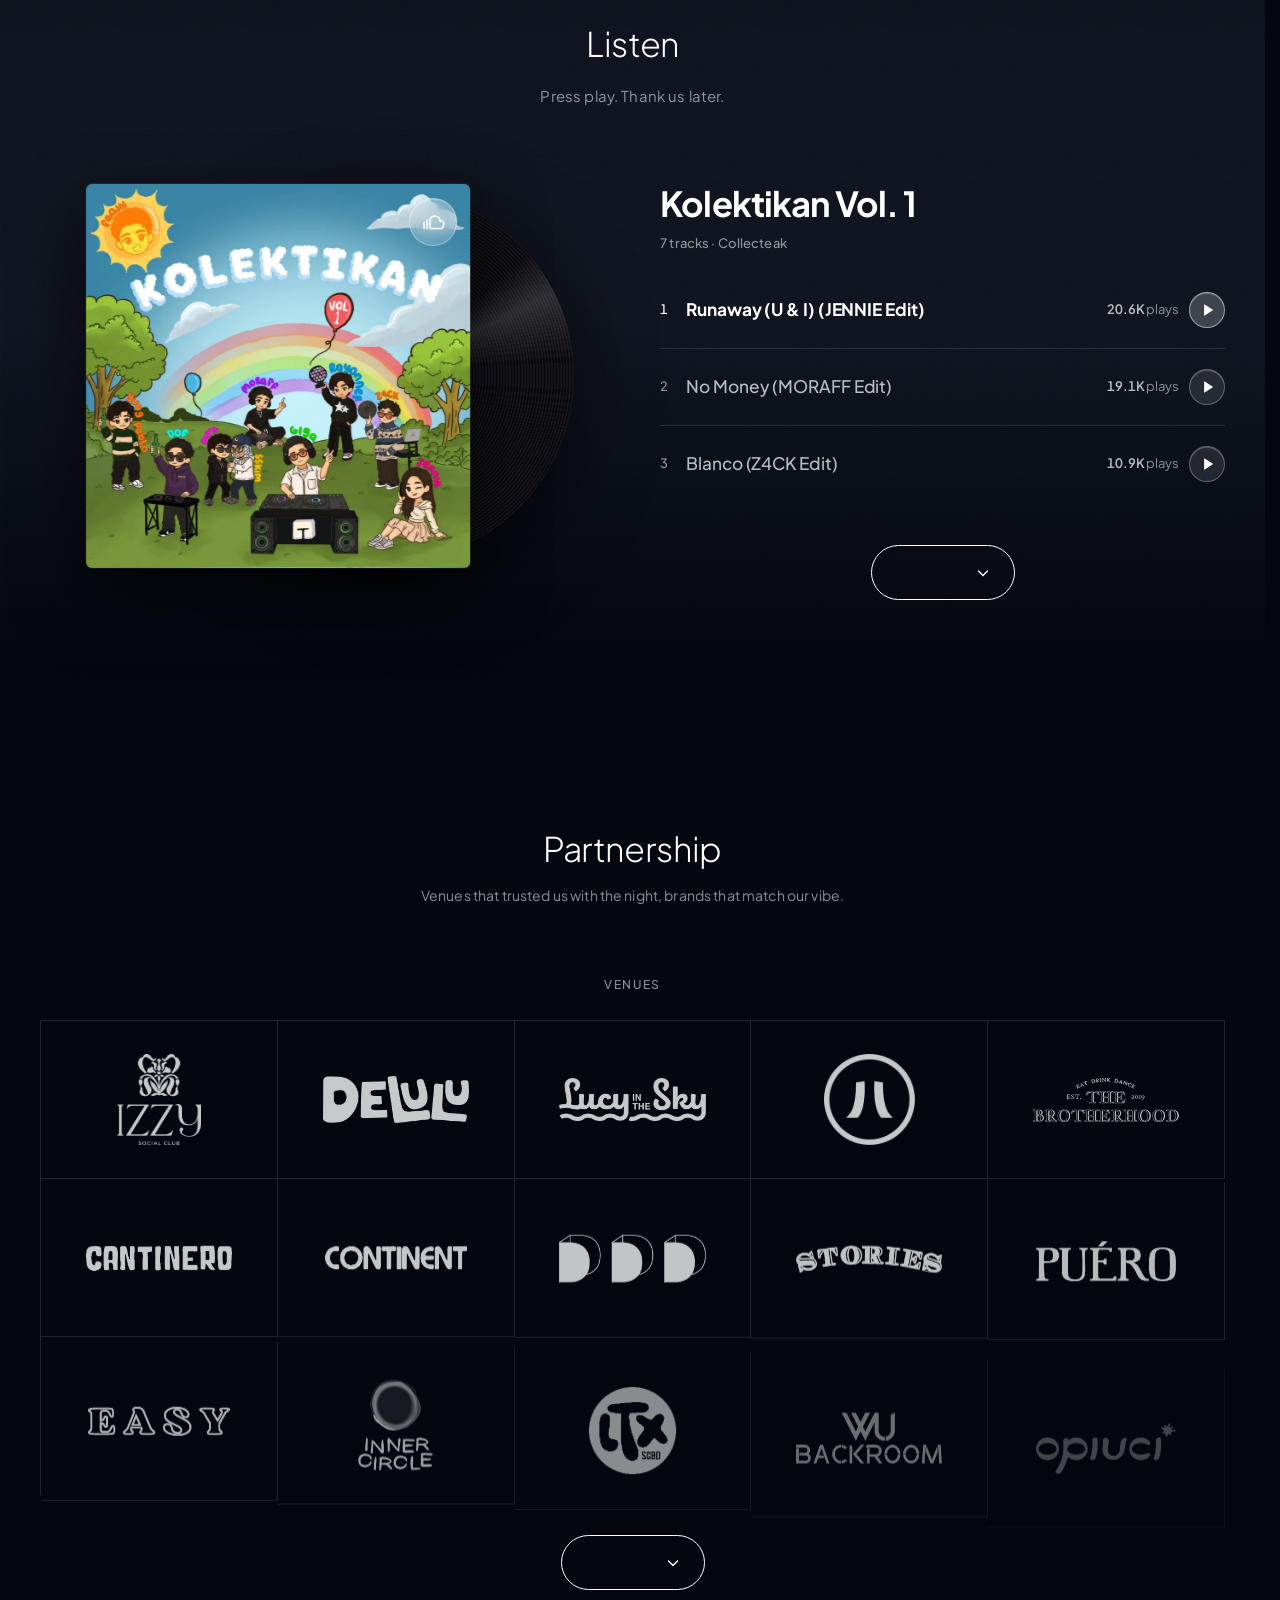
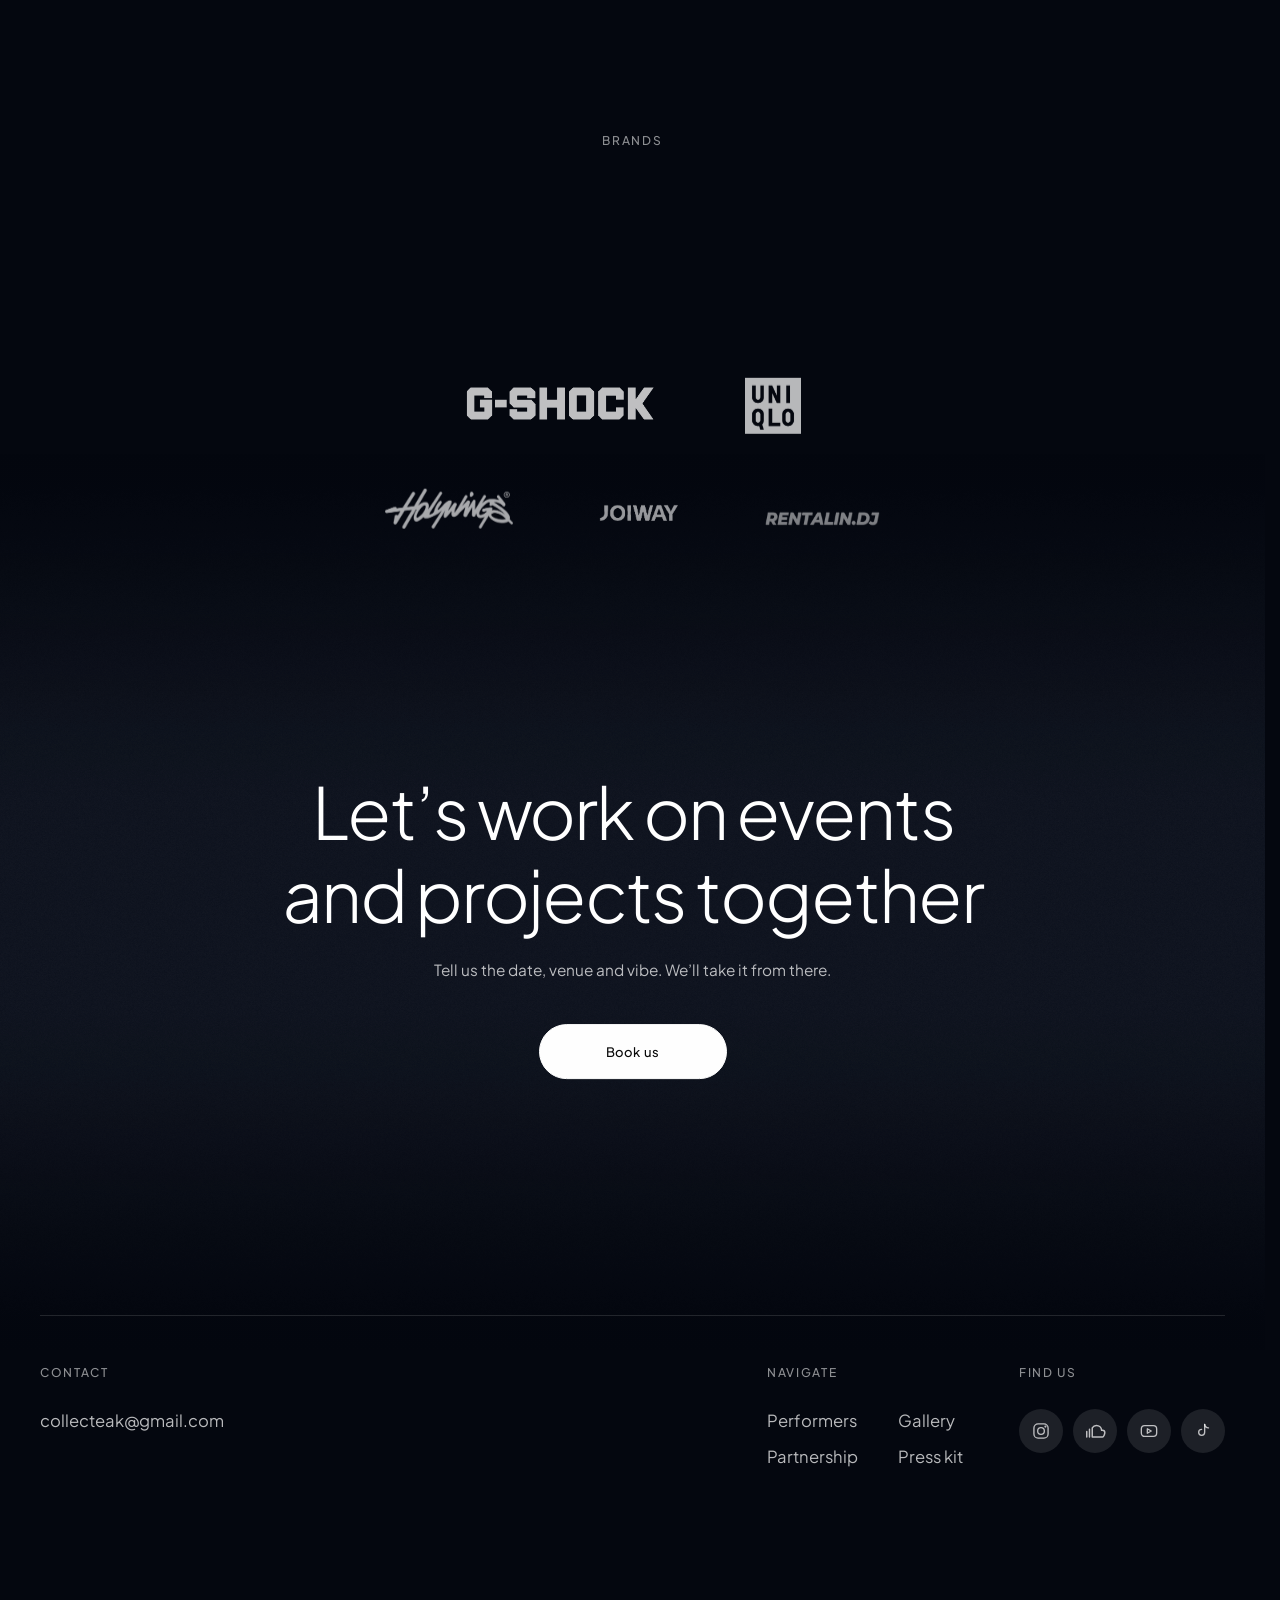
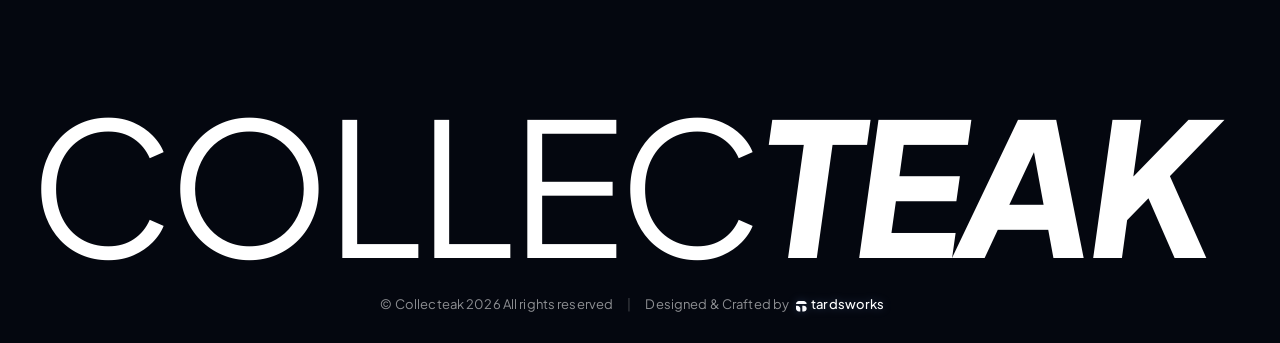
==== commit 701c03d5: "feat(player): restore live SoundCloud play counts Read playback_count through the SoundCloud Widget " ====
--- a/index.html
+++ b/index.html
@@ -349,13 +349,13 @@
       <p class="kl-now" id="klNow">7 tracks · Collecteak</p>
       <p class="kl-st" id="klSt" role="status" aria-live="polite"></p>
       <ol class="kl-list" id="klList" aria-label="Tracklist, Kolektikan Vol. 1">
-        <li><button type="button" class="kl-row" data-url="https://soundcloud.com/collecteak/runaway-u-i-jennie-edit" data-title="Runaway (U &amp; I) (JENNIE Edit)" data-by="Jennie" data-plays="19700" data-cur="Play" aria-label="Play Runaway (U &amp; I) (JENNIE Edit)"><span class="kl-n" aria-hidden="true">1</span><span class="kl-t">Runaway (U &amp; I) (JENNIE Edit)</span><span class="kl-pc"><b>19.7K</b><i> plays</i></span><span class="kl-ic" aria-hidden="true"><svg class="ic-play" viewBox="0 0 18 18" width="18" height="18" fill="currentColor" aria-hidden="true"><path d="M4 2.4v13.2a.5.5 0 0 0 .77.42l10.4-6.6a.5.5 0 0 0 0-.84L4.77 1.98A.5.5 0 0 0 4 2.4z"/></svg><svg class="ic-pause" viewBox="0 0 18 18" width="18" height="18" fill="currentColor" aria-hidden="true"><path d="M4 2.5h3.5v13H4zM10.5 2.5H14v13h-3.5z"/></svg></span></button><div class="kl-wfw" id="klWfw"><time id="klCur">0:00</time><div class="kl-wf" id="klWf" role="slider" tabindex="0" aria-label="Seek" aria-valuemin="0" aria-valuemax="100" aria-valuenow="0" data-cur="Seek"><canvas id="klCv"></canvas><span class="kl-tip" id="klTip"></span></div><time id="klDur">--:--</time><div class="kl-vol" id="klVolBox" data-level="2"><button type="button" class="kl-vb" id="klMute" aria-label="Mute" aria-pressed="false"><svg viewBox="0 0 24 24" fill="none" stroke="currentColor" stroke-width="1.6" stroke-linecap="round" stroke-linejoin="round" aria-hidden="true"><path d="M4 9.5v5h3.5l4.5 4v-13l-4.5 4z"/><path class="w1" d="M15.2 9.2a3.6 3.6 0 0 1 0 5.6"/><path class="w2" d="M17.8 6.6a7.2 7.2 0 0 1 0 10.8"/><path class="wx" d="M16 9.5l5 5M21 9.5l-5 5"/></svg></button><input class="kl-vr" id="klVol" type="range" min="0" max="100" step="1" value="100" aria-label="Volume"><button type="button" class="kl-sh" id="klShuffle" aria-label="Shuffle" aria-pressed="false" title="Shuffle"><svg viewBox="0 0 24 24" fill="none" stroke="currentColor" stroke-width="1.6" stroke-linecap="round" stroke-linejoin="round" aria-hidden="true"><path d="M16 3h5v5"/><path d="M4 20 21 3"/><path d="M21 16v5h-5"/><path d="M15 15l6 6"/><path d="M4 4l5 5"/></svg></button></div></div></li>
-        <li><button type="button" class="kl-row" data-url="https://soundcloud.com/collecteak/no-money-galantis-moraff-edit" data-title="No Money (MORAFF Edit)" data-by="Moraff" data-plays="18800" data-cur="Play" aria-label="Play No Money (MORAFF Edit)"><span class="kl-n" aria-hidden="true">2</span><span class="kl-t">No Money (MORAFF Edit)</span><span class="kl-pc"><b>18.8K</b><i> plays</i></span><span class="kl-ic" aria-hidden="true"><svg class="ic-play" viewBox="0 0 18 18" width="18" height="18" fill="currentColor" aria-hidden="true"><path d="M4 2.4v13.2a.5.5 0 0 0 .77.42l10.4-6.6a.5.5 0 0 0 0-.84L4.77 1.98A.5.5 0 0 0 4 2.4z"/></svg><svg class="ic-pause" viewBox="0 0 18 18" width="18" height="18" fill="currentColor" aria-hidden="true"><path d="M4 2.5h3.5v13H4zM10.5 2.5H14v13h-3.5z"/></svg></span></button></li>
-        <li><button type="button" class="kl-row" data-url="https://soundcloud.com/collecteak/blanco-z4ck-edit" data-title="Blanco (Z4CK Edit)" data-by="Z4ck" data-plays="10400" data-cur="Play" aria-label="Play Blanco (Z4CK Edit)"><span class="kl-n" aria-hidden="true">3</span><span class="kl-t">Blanco (Z4CK Edit)</span><span class="kl-pc"><b>10.4K</b><i> plays</i></span><span class="kl-ic" aria-hidden="true"><svg class="ic-play" viewBox="0 0 18 18" width="18" height="18" fill="currentColor" aria-hidden="true"><path d="M4 2.4v13.2a.5.5 0 0 0 .77.42l10.4-6.6a.5.5 0 0 0 0-.84L4.77 1.98A.5.5 0 0 0 4 2.4z"/></svg><svg class="ic-pause" viewBox="0 0 18 18" width="18" height="18" fill="currentColor" aria-hidden="true"><path d="M4 2.5h3.5v13H4zM10.5 2.5H14v13h-3.5z"/></svg></span></button></li>
-        <li class="x"><button type="button" class="kl-row" data-url="https://soundcloud.com/collecteak/crazy-frog-rayonner-edit" data-title="Crazy Frog (RAYONNER Edit)" data-by="Rayonner" data-plays="1874" data-cur="Play" aria-label="Play Crazy Frog (RAYONNER Edit)"><span class="kl-n" aria-hidden="true">4</span><span class="kl-t">Crazy Frog (RAYONNER Edit)</span><span class="kl-pc"><b>1,874</b><i> plays</i></span><span class="kl-ic" aria-hidden="true"><svg class="ic-play" viewBox="0 0 18 18" width="18" height="18" fill="currentColor" aria-hidden="true"><path d="M4 2.4v13.2a.5.5 0 0 0 .77.42l10.4-6.6a.5.5 0 0 0 0-.84L4.77 1.98A.5.5 0 0 0 4 2.4z"/></svg><svg class="ic-pause" viewBox="0 0 18 18" width="18" height="18" fill="currentColor" aria-hidden="true"><path d="M4 2.5h3.5v13H4zM10.5 2.5H14v13h-3.5z"/></svg></span></button></li>
-        <li class="x"><button type="button" class="kl-row" data-url="https://soundcloud.com/collecteak/feeling-lethal-industry-yung" data-title="Feeling Lethal Industry (YUNG PABLO Edit)" data-by="Yung Pablo" data-plays="1620" data-cur="Play" aria-label="Play Feeling Lethal Industry (YUNG PABLO Edit)"><span class="kl-n" aria-hidden="true">5</span><span class="kl-t">Feeling Lethal Industry (YUNG PABLO Edit)</span><span class="kl-pc"><b>1,620</b><i> plays</i></span><span class="kl-ic" aria-hidden="true"><svg class="ic-play" viewBox="0 0 18 18" width="18" height="18" fill="currentColor" aria-hidden="true"><path d="M4 2.4v13.2a.5.5 0 0 0 .77.42l10.4-6.6a.5.5 0 0 0 0-.84L4.77 1.98A.5.5 0 0 0 4 2.4z"/></svg><svg class="ic-pause" viewBox="0 0 18 18" width="18" height="18" fill="currentColor" aria-hidden="true"><path d="M4 2.5h3.5v13H4zM10.5 2.5H14v13h-3.5z"/></svg></span></button></li>
-        <li class="x"><button type="button" class="kl-row" data-url="https://soundcloud.com/collecteak/danza-kuduro-giga-edit" data-title="Danza Kuduro (GIGA Edit)" data-by="Giga" data-plays="1510" data-cur="Play" aria-label="Play Danza Kuduro (GIGA Edit)"><span class="kl-n" aria-hidden="true">6</span><span class="kl-t">Danza Kuduro (GIGA Edit)</span><span class="kl-pc"><b>1,510</b><i> plays</i></span><span class="kl-ic" aria-hidden="true"><svg class="ic-play" viewBox="0 0 18 18" width="18" height="18" fill="currentColor" aria-hidden="true"><path d="M4 2.4v13.2a.5.5 0 0 0 .77.42l10.4-6.6a.5.5 0 0 0 0-.84L4.77 1.98A.5.5 0 0 0 4 2.4z"/></svg><svg class="ic-pause" viewBox="0 0 18 18" width="18" height="18" fill="currentColor" aria-hidden="true"><path d="M4 2.5h3.5v13H4zM10.5 2.5H14v13h-3.5z"/></svg></span></button></li>
-        <li class="x"><button type="button" class="kl-row" data-url="https://soundcloud.com/collecteak/dip-it-low-dof-edit-preview" data-title="Dip It Low (DOF Edit) | Pitched due a copyright" data-by="Dof" data-plays="1399" data-cur="Play" aria-label="Play Dip It Low (DOF Edit) | Pitched due a copyright"><span class="kl-n" aria-hidden="true">7</span><span class="kl-t">Dip It Low (DOF Edit) | Pitched due a copyright</span><span class="kl-pc"><b>1,399</b><i> plays</i></span><span class="kl-ic" aria-hidden="true"><svg class="ic-play" viewBox="0 0 18 18" width="18" height="18" fill="currentColor" aria-hidden="true"><path d="M4 2.4v13.2a.5.5 0 0 0 .77.42l10.4-6.6a.5.5 0 0 0 0-.84L4.77 1.98A.5.5 0 0 0 4 2.4z"/></svg><svg class="ic-pause" viewBox="0 0 18 18" width="18" height="18" fill="currentColor" aria-hidden="true"><path d="M4 2.5h3.5v13H4zM10.5 2.5H14v13h-3.5z"/></svg></span></button></li>
+        <li><button type="button" class="kl-row" data-url="https://soundcloud.com/collecteak/runaway-u-i-jennie-edit" data-title="Runaway (U &amp; I) (JENNIE Edit)" data-by="Jennie" data-plays="20600" data-cur="Play" aria-label="Play Runaway (U &amp; I) (JENNIE Edit)"><span class="kl-n" aria-hidden="true">1</span><span class="kl-t">Runaway (U &amp; I) (JENNIE Edit)</span><span class="kl-pc"><b>20.6K</b><i> plays</i></span><span class="kl-ic" aria-hidden="true"><svg class="ic-play" viewBox="0 0 18 18" width="18" height="18" fill="currentColor" aria-hidden="true"><path d="M4 2.4v13.2a.5.5 0 0 0 .77.42l10.4-6.6a.5.5 0 0 0 0-.84L4.77 1.98A.5.5 0 0 0 4 2.4z"/></svg><svg class="ic-pause" viewBox="0 0 18 18" width="18" height="18" fill="currentColor" aria-hidden="true"><path d="M4 2.5h3.5v13H4zM10.5 2.5H14v13h-3.5z"/></svg></span></button><div class="kl-wfw" id="klWfw"><time id="klCur">0:00</time><div class="kl-wf" id="klWf" role="slider" tabindex="0" aria-label="Seek" aria-valuemin="0" aria-valuemax="100" aria-valuenow="0" data-cur="Seek"><canvas id="klCv"></canvas><span class="kl-tip" id="klTip"></span></div><time id="klDur">--:--</time><div class="kl-vol" id="klVolBox" data-level="2"><button type="button" class="kl-vb" id="klMute" aria-label="Mute" aria-pressed="false"><svg viewBox="0 0 24 24" fill="none" stroke="currentColor" stroke-width="1.6" stroke-linecap="round" stroke-linejoin="round" aria-hidden="true"><path d="M4 9.5v5h3.5l4.5 4v-13l-4.5 4z"/><path class="w1" d="M15.2 9.2a3.6 3.6 0 0 1 0 5.6"/><path class="w2" d="M17.8 6.6a7.2 7.2 0 0 1 0 10.8"/><path class="wx" d="M16 9.5l5 5M21 9.5l-5 5"/></svg></button><input class="kl-vr" id="klVol" type="range" min="0" max="100" step="1" value="100" aria-label="Volume"><button type="button" class="kl-sh" id="klShuffle" aria-label="Shuffle" aria-pressed="false" title="Shuffle"><svg viewBox="0 0 24 24" fill="none" stroke="currentColor" stroke-width="1.6" stroke-linecap="round" stroke-linejoin="round" aria-hidden="true"><path d="M16 3h5v5"/><path d="M4 20 21 3"/><path d="M21 16v5h-5"/><path d="M15 15l6 6"/><path d="M4 4l5 5"/></svg></button></div></div></li>
+        <li><button type="button" class="kl-row" data-url="https://soundcloud.com/collecteak/no-money-galantis-moraff-edit" data-title="No Money (MORAFF Edit)" data-by="Moraff" data-plays="19100" data-cur="Play" aria-label="Play No Money (MORAFF Edit)"><span class="kl-n" aria-hidden="true">2</span><span class="kl-t">No Money (MORAFF Edit)</span><span class="kl-pc"><b>19.1K</b><i> plays</i></span><span class="kl-ic" aria-hidden="true"><svg class="ic-play" viewBox="0 0 18 18" width="18" height="18" fill="currentColor" aria-hidden="true"><path d="M4 2.4v13.2a.5.5 0 0 0 .77.42l10.4-6.6a.5.5 0 0 0 0-.84L4.77 1.98A.5.5 0 0 0 4 2.4z"/></svg><svg class="ic-pause" viewBox="0 0 18 18" width="18" height="18" fill="currentColor" aria-hidden="true"><path d="M4 2.5h3.5v13H4zM10.5 2.5H14v13h-3.5z"/></svg></span></button></li>
+        <li><button type="button" class="kl-row" data-url="https://soundcloud.com/collecteak/blanco-z4ck-edit" data-title="Blanco (Z4CK Edit)" data-by="Z4ck" data-plays="10900" data-cur="Play" aria-label="Play Blanco (Z4CK Edit)"><span class="kl-n" aria-hidden="true">3</span><span class="kl-t">Blanco (Z4CK Edit)</span><span class="kl-pc"><b>10.9K</b><i> plays</i></span><span class="kl-ic" aria-hidden="true"><svg class="ic-play" viewBox="0 0 18 18" width="18" height="18" fill="currentColor" aria-hidden="true"><path d="M4 2.4v13.2a.5.5 0 0 0 .77.42l10.4-6.6a.5.5 0 0 0 0-.84L4.77 1.98A.5.5 0 0 0 4 2.4z"/></svg><svg class="ic-pause" viewBox="0 0 18 18" width="18" height="18" fill="currentColor" aria-hidden="true"><path d="M4 2.5h3.5v13H4zM10.5 2.5H14v13h-3.5z"/></svg></span></button></li>
+        <li class="x"><button type="button" class="kl-row" data-url="https://soundcloud.com/collecteak/crazy-frog-rayonner-edit" data-title="Crazy Frog (RAYONNER Edit)" data-by="Rayonner" data-plays="1906" data-cur="Play" aria-label="Play Crazy Frog (RAYONNER Edit)"><span class="kl-n" aria-hidden="true">4</span><span class="kl-t">Crazy Frog (RAYONNER Edit)</span><span class="kl-pc"><b>1,906</b><i> plays</i></span><span class="kl-ic" aria-hidden="true"><svg class="ic-play" viewBox="0 0 18 18" width="18" height="18" fill="currentColor" aria-hidden="true"><path d="M4 2.4v13.2a.5.5 0 0 0 .77.42l10.4-6.6a.5.5 0 0 0 0-.84L4.77 1.98A.5.5 0 0 0 4 2.4z"/></svg><svg class="ic-pause" viewBox="0 0 18 18" width="18" height="18" fill="currentColor" aria-hidden="true"><path d="M4 2.5h3.5v13H4zM10.5 2.5H14v13h-3.5z"/></svg></span></button></li>
+        <li class="x"><button type="button" class="kl-row" data-url="https://soundcloud.com/collecteak/feeling-lethal-industry-yung" data-title="Feeling Lethal Industry (YUNG PABLO Edit)" data-by="Yung Pablo" data-plays="1649" data-cur="Play" aria-label="Play Feeling Lethal Industry (YUNG PABLO Edit)"><span class="kl-n" aria-hidden="true">5</span><span class="kl-t">Feeling Lethal Industry (YUNG PABLO Edit)</span><span class="kl-pc"><b>1,649</b><i> plays</i></span><span class="kl-ic" aria-hidden="true"><svg class="ic-play" viewBox="0 0 18 18" width="18" height="18" fill="currentColor" aria-hidden="true"><path d="M4 2.4v13.2a.5.5 0 0 0 .77.42l10.4-6.6a.5.5 0 0 0 0-.84L4.77 1.98A.5.5 0 0 0 4 2.4z"/></svg><svg class="ic-pause" viewBox="0 0 18 18" width="18" height="18" fill="currentColor" aria-hidden="true"><path d="M4 2.5h3.5v13H4zM10.5 2.5H14v13h-3.5z"/></svg></span></button></li>
+        <li class="x"><button type="button" class="kl-row" data-url="https://soundcloud.com/collecteak/danza-kuduro-giga-edit" data-title="Danza Kuduro (GIGA Edit)" data-by="Giga" data-plays="1539" data-cur="Play" aria-label="Play Danza Kuduro (GIGA Edit)"><span class="kl-n" aria-hidden="true">6</span><span class="kl-t">Danza Kuduro (GIGA Edit)</span><span class="kl-pc"><b>1,539</b><i> plays</i></span><span class="kl-ic" aria-hidden="true"><svg class="ic-play" viewBox="0 0 18 18" width="18" height="18" fill="currentColor" aria-hidden="true"><path d="M4 2.4v13.2a.5.5 0 0 0 .77.42l10.4-6.6a.5.5 0 0 0 0-.84L4.77 1.98A.5.5 0 0 0 4 2.4z"/></svg><svg class="ic-pause" viewBox="0 0 18 18" width="18" height="18" fill="currentColor" aria-hidden="true"><path d="M4 2.5h3.5v13H4zM10.5 2.5H14v13h-3.5z"/></svg></span></button></li>
+        <li class="x"><button type="button" class="kl-row" data-url="https://soundcloud.com/collecteak/dip-it-low-dof-edit-preview" data-title="Dip It Low (DOF Edit) | Pitched due a copyright" data-by="Dof" data-plays="1445" data-cur="Play" aria-label="Play Dip It Low (DOF Edit) | Pitched due a copyright"><span class="kl-n" aria-hidden="true">7</span><span class="kl-t">Dip It Low (DOF Edit) | Pitched due a copyright</span><span class="kl-pc"><b>1,445</b><i> plays</i></span><span class="kl-ic" aria-hidden="true"><svg class="ic-play" viewBox="0 0 18 18" width="18" height="18" fill="currentColor" aria-hidden="true"><path d="M4 2.4v13.2a.5.5 0 0 0 .77.42l10.4-6.6a.5.5 0 0 0 0-.84L4.77 1.98A.5.5 0 0 0 4 2.4z"/></svg><svg class="ic-pause" viewBox="0 0 18 18" width="18" height="18" fill="currentColor" aria-hidden="true"><path d="M4 2.5h3.5v13H4zM10.5 2.5H14v13h-3.5z"/></svg></span></button></li>
       </ol>
       <div class="vm"><button class="vm-btn" id="klMore" type="button" aria-expanded="false" aria-controls="klList" aria-label="View more tracks"><span class="vm-label" aria-hidden="true"><span class="vm-f">View more</span><span class="vm-f vm-b">View less</span></span><svg class="vm-chev" width="14" height="14" viewBox="0 0 14 14" fill="none" stroke="currentColor" stroke-width="1.4" stroke-linecap="round" stroke-linejoin="round" aria-hidden="true"><path d="M2.5 5l4.5 4.5L11.5 5"/></svg></button></div>
     </div>
--- a/assets/css/style.css
+++ b/assets/css/style.css
@@ -1013,3 +1013,5 @@
 /* native SoundCloud player (fallback in-app browser) */
 .kl .kl-list .kl-st:not(:empty){margin:0;padding:0 0 16px}
 .kl-st a{color:#fff;text-decoration:underline;text-underline-offset:2px}
+/* iframe pembaca jumlah play: selalu di luar layar */
+.kl-stats{position:fixed;left:-9999px;top:0;width:1px;height:1px;border:0;opacity:0;pointer-events:none}
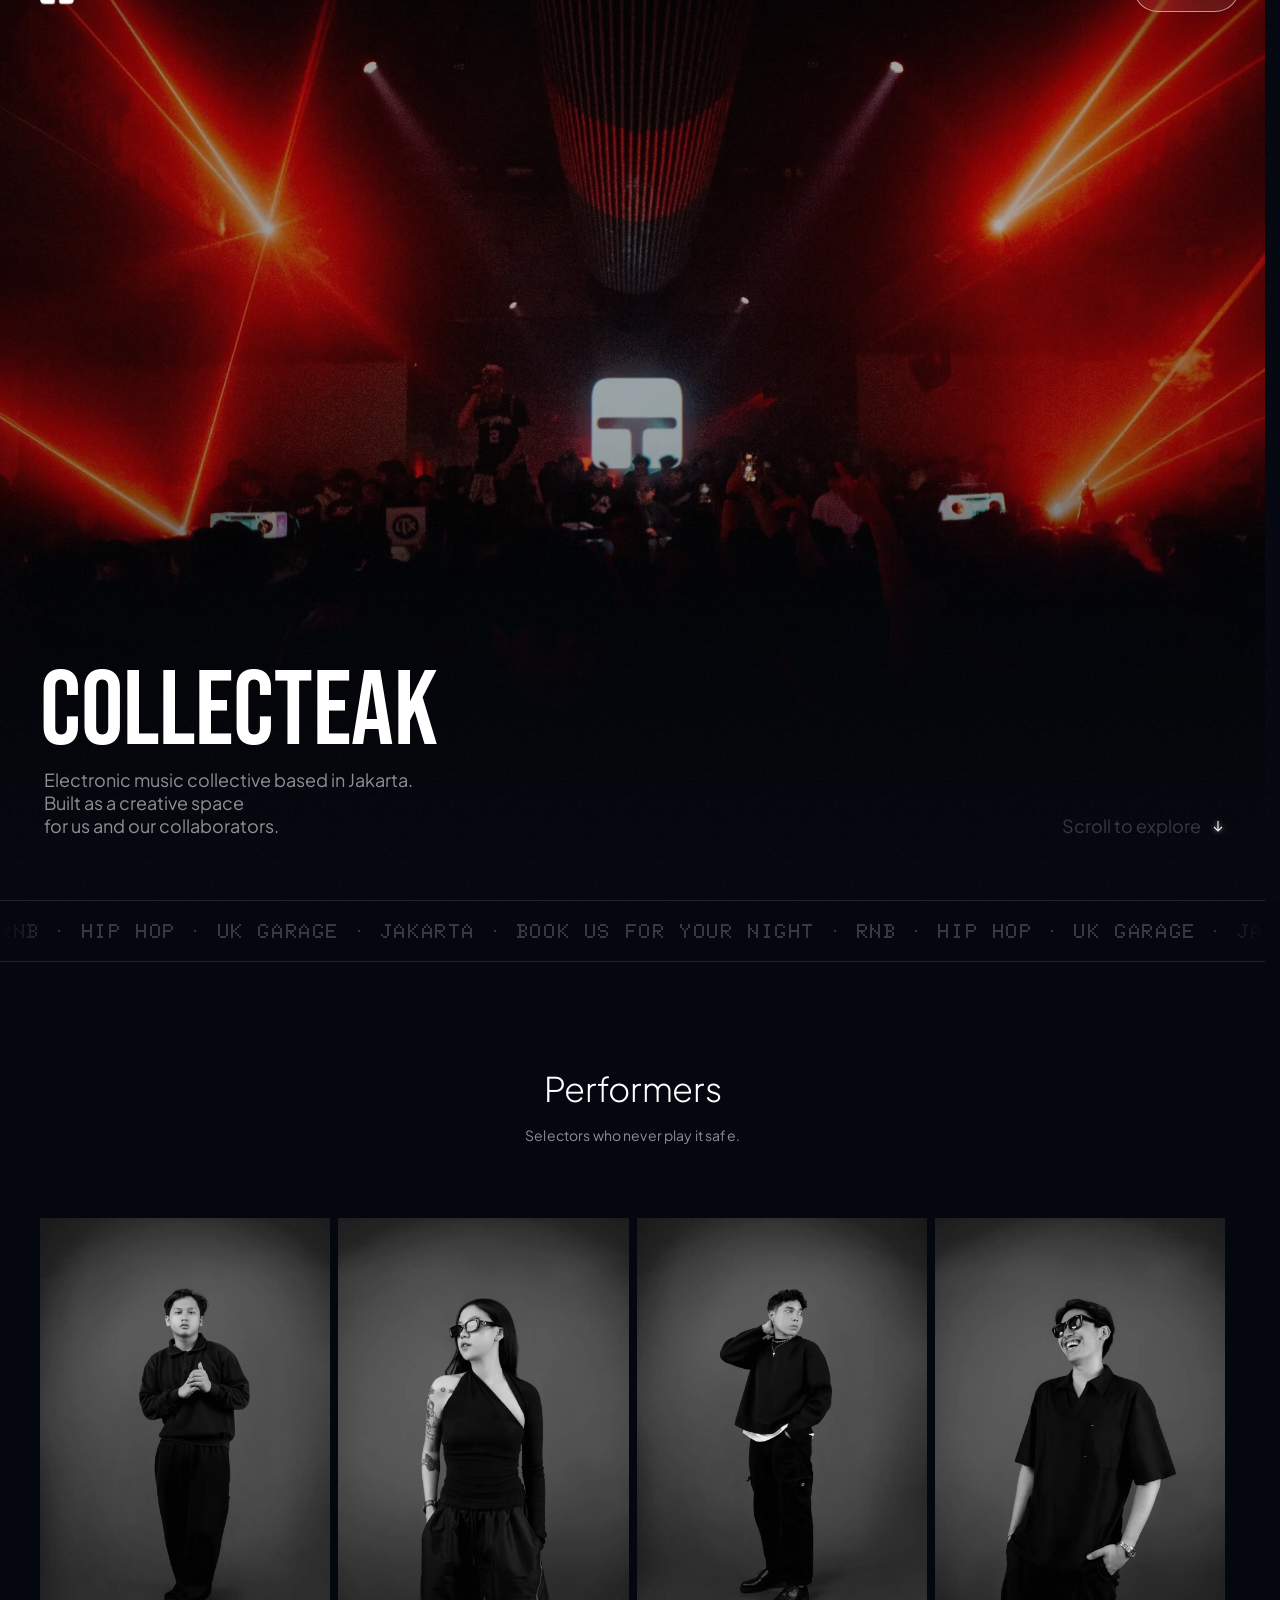
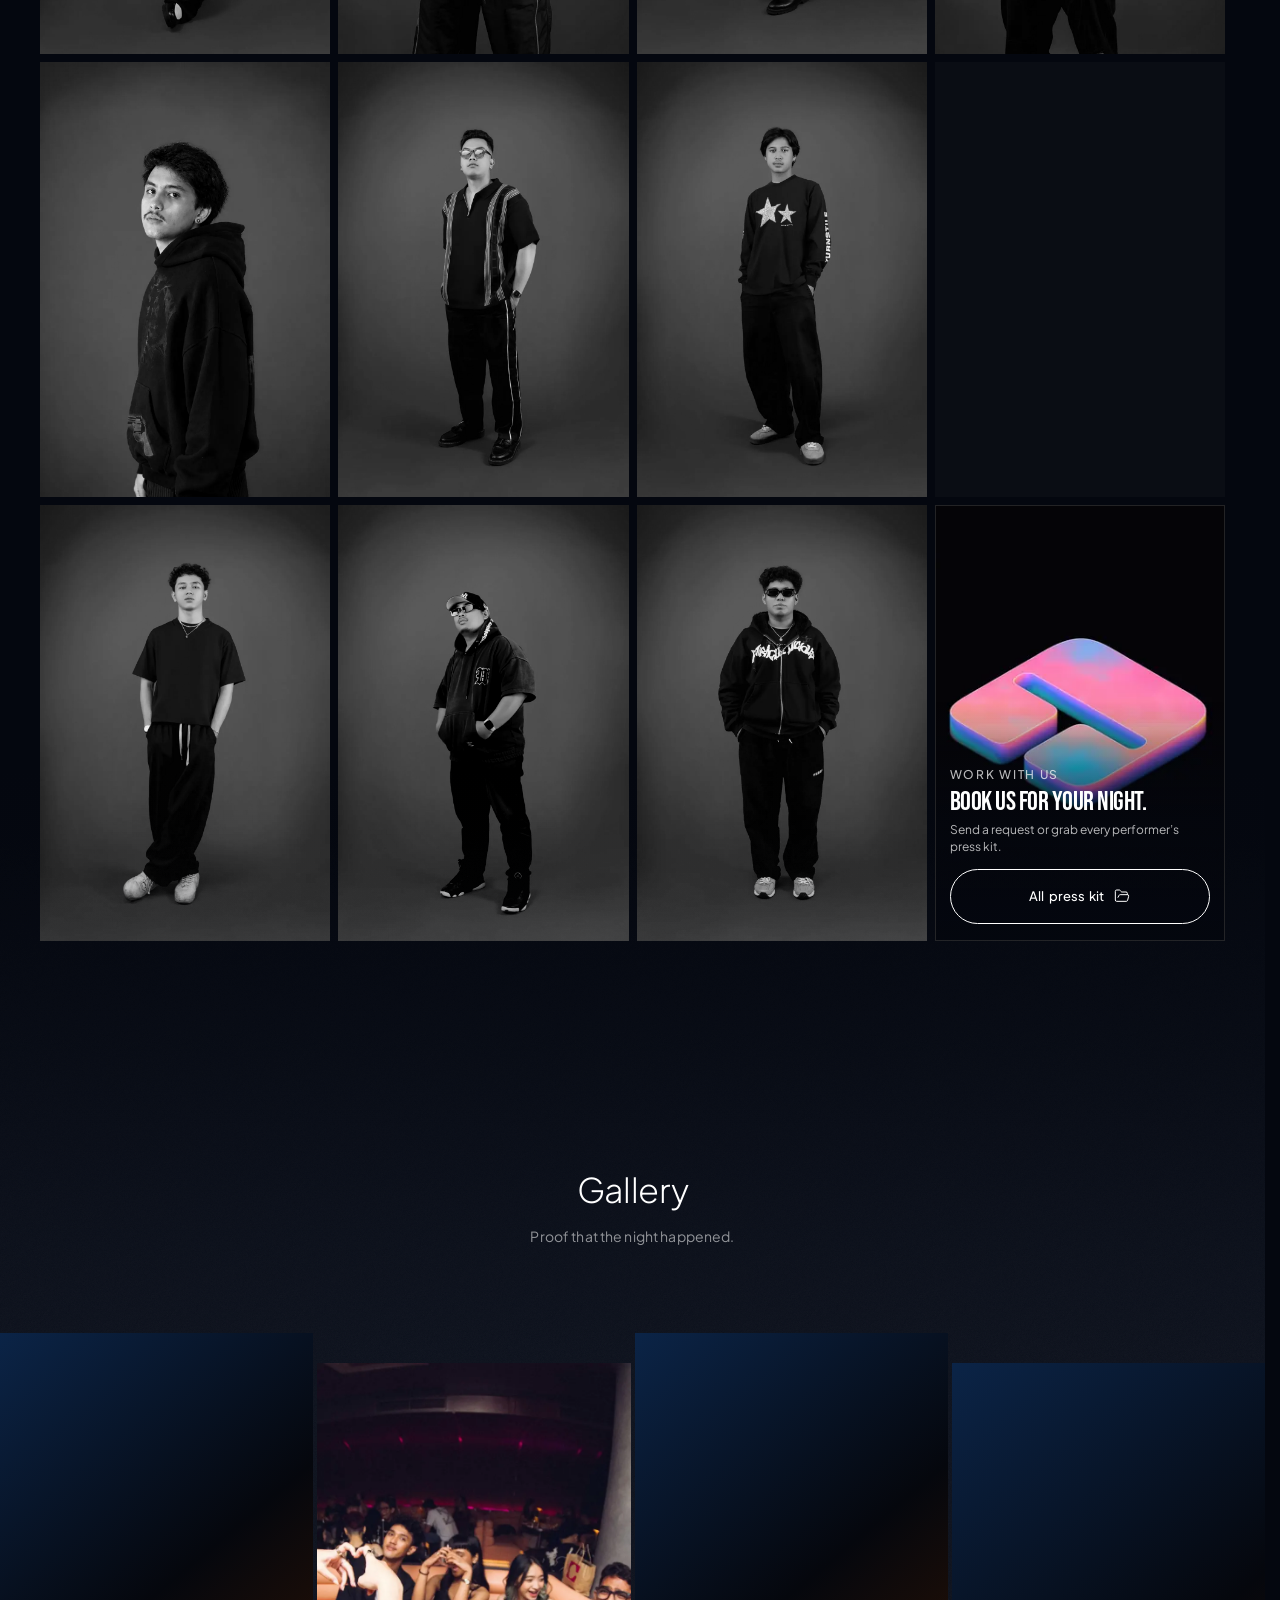
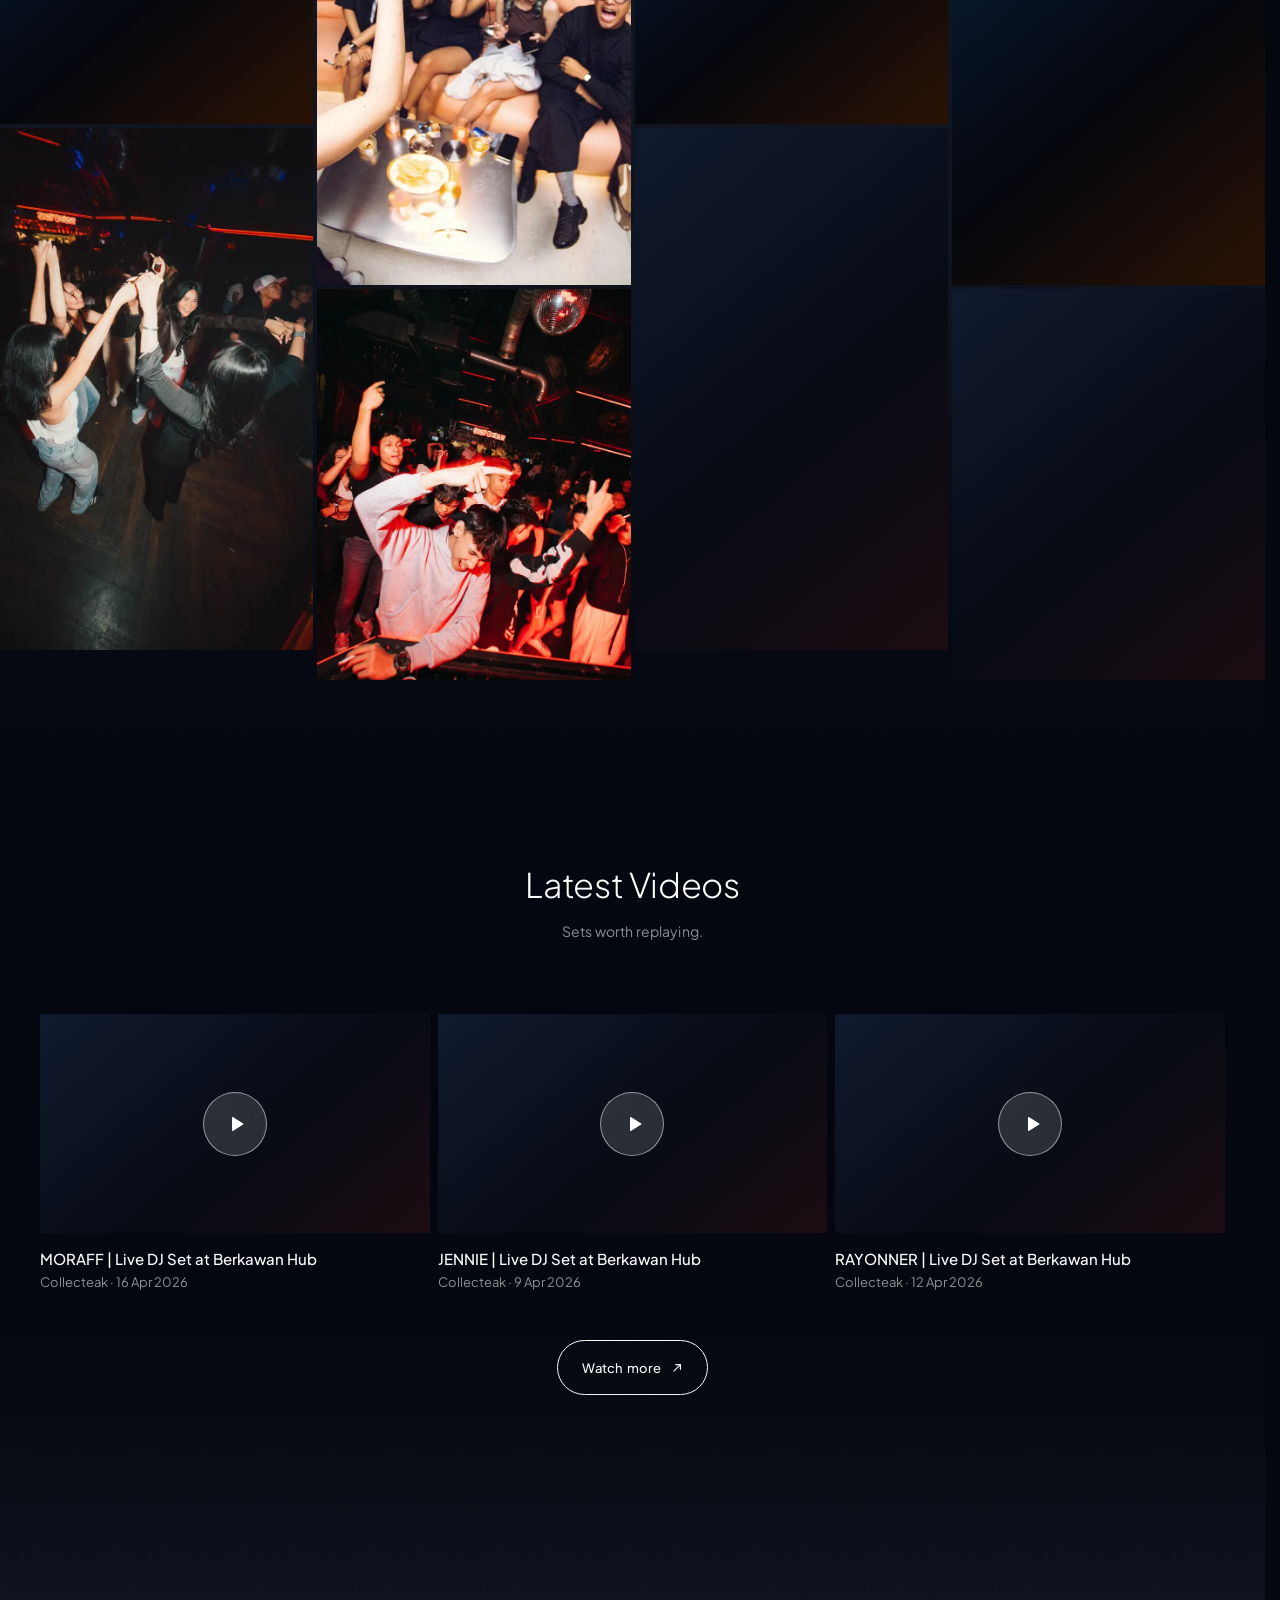
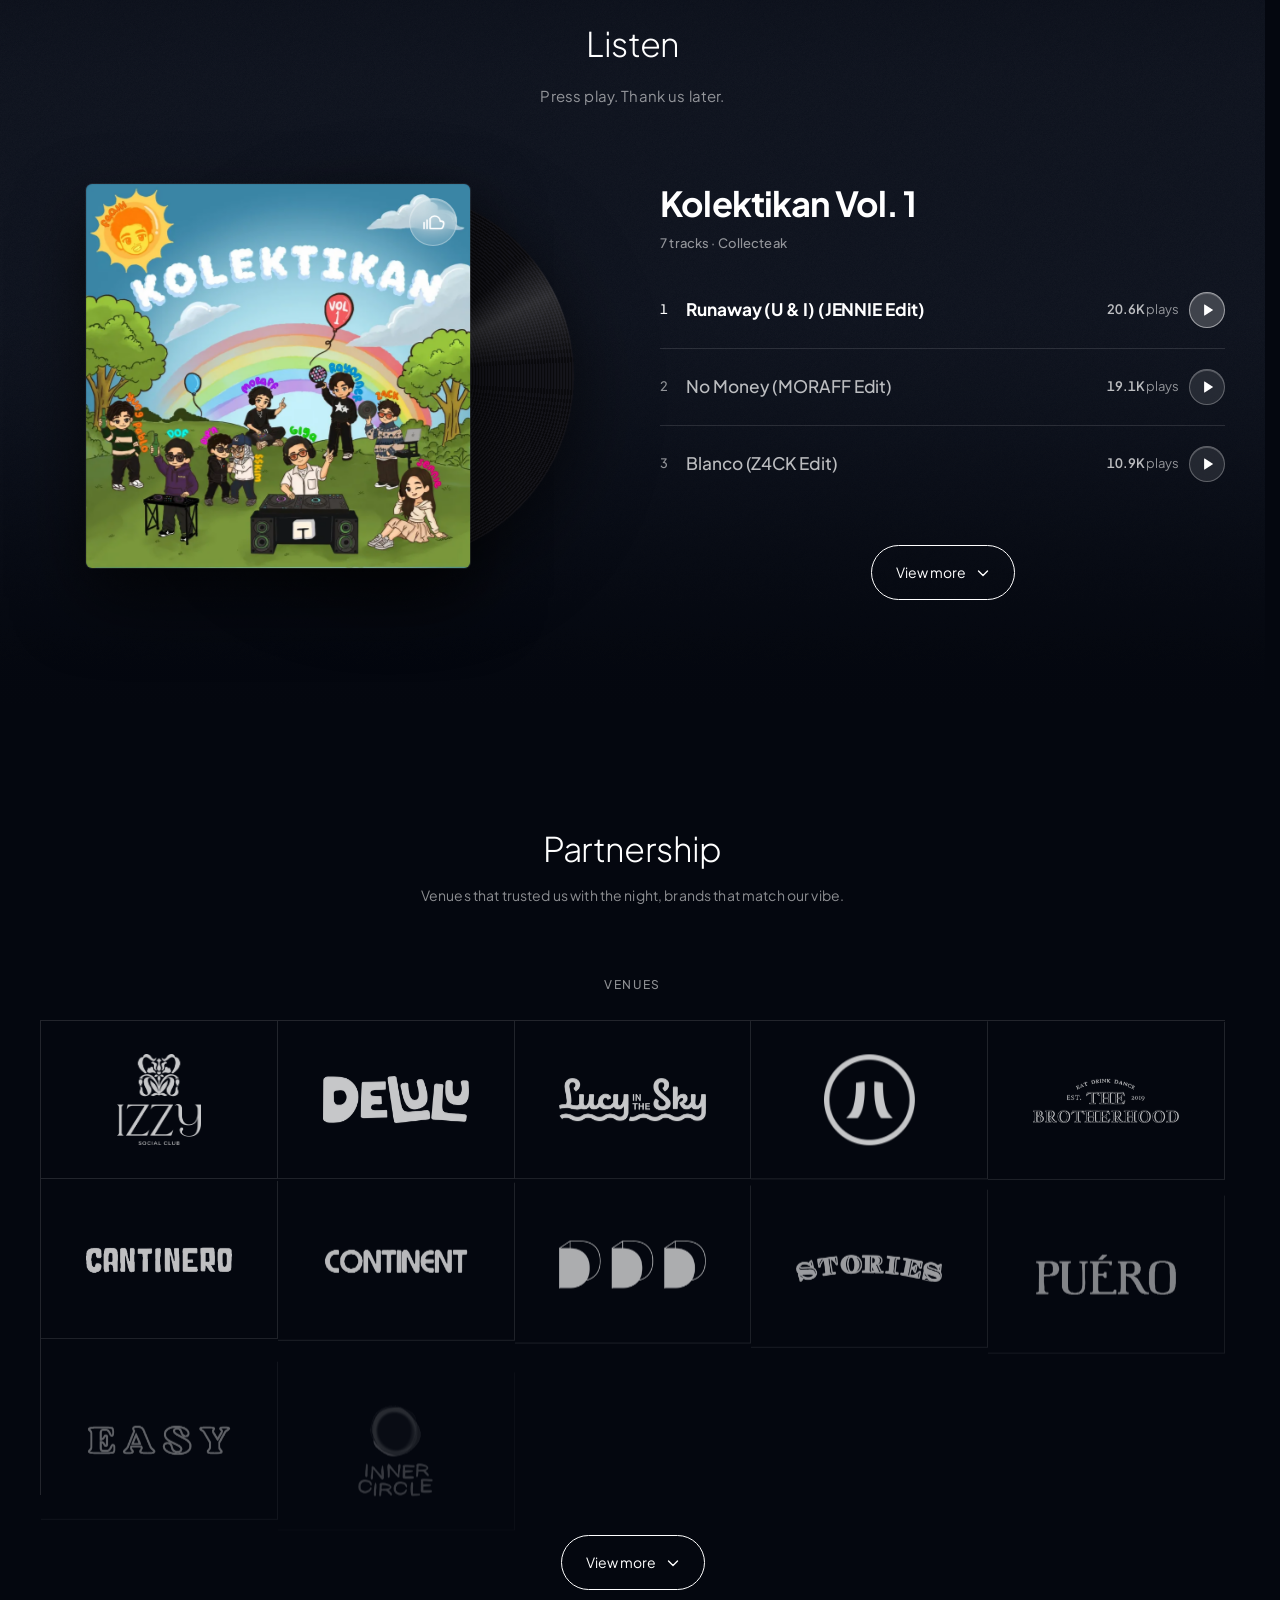
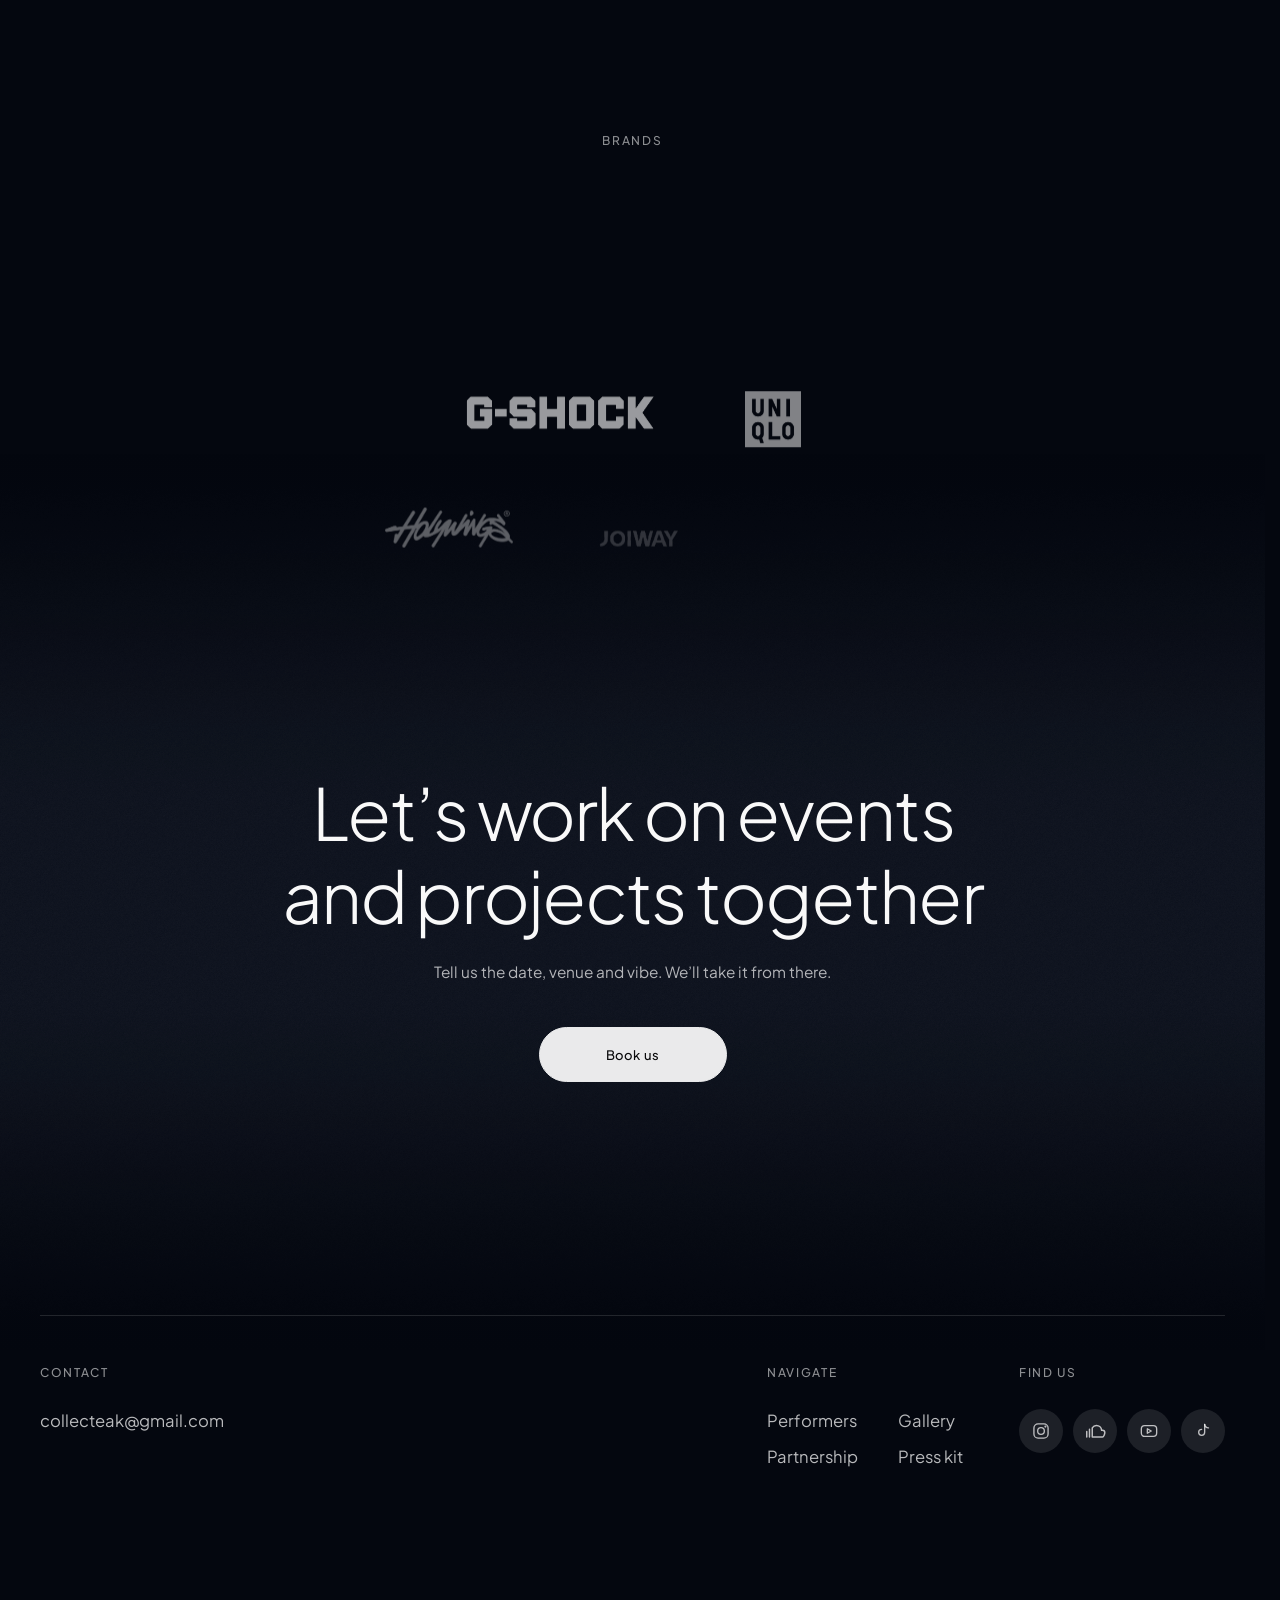
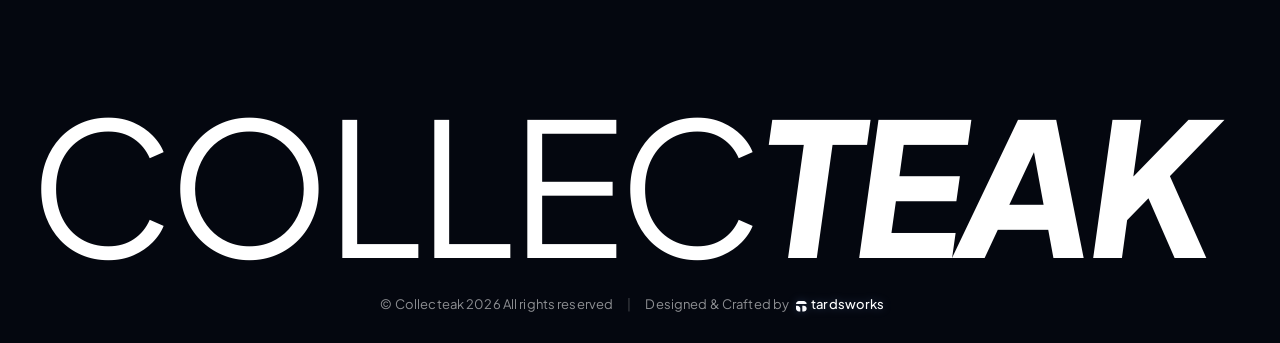
==== commit 5a77e974: "style(player): use a smoother curved shuffle icon Replace the straight crossed lines with two flowin" ====
--- a/index.html
+++ b/index.html
@@ -349,7 +349,7 @@
       <p class="kl-now" id="klNow">7 tracks · Collecteak</p>
       <p class="kl-st" id="klSt" role="status" aria-live="polite"></p>
       <ol class="kl-list" id="klList" aria-label="Tracklist, Kolektikan Vol. 1">
-        <li><button type="button" class="kl-row" data-url="https://soundcloud.com/collecteak/runaway-u-i-jennie-edit" data-title="Runaway (U &amp; I) (JENNIE Edit)" data-by="Jennie" data-plays="20600" data-cur="Play" aria-label="Play Runaway (U &amp; I) (JENNIE Edit)"><span class="kl-n" aria-hidden="true">1</span><span class="kl-t">Runaway (U &amp; I) (JENNIE Edit)</span><span class="kl-pc"><b>20.6K</b><i> plays</i></span><span class="kl-ic" aria-hidden="true"><svg class="ic-play" viewBox="0 0 18 18" width="18" height="18" fill="currentColor" aria-hidden="true"><path d="M4 2.4v13.2a.5.5 0 0 0 .77.42l10.4-6.6a.5.5 0 0 0 0-.84L4.77 1.98A.5.5 0 0 0 4 2.4z"/></svg><svg class="ic-pause" viewBox="0 0 18 18" width="18" height="18" fill="currentColor" aria-hidden="true"><path d="M4 2.5h3.5v13H4zM10.5 2.5H14v13h-3.5z"/></svg></span></button><div class="kl-wfw" id="klWfw"><time id="klCur">0:00</time><div class="kl-wf" id="klWf" role="slider" tabindex="0" aria-label="Seek" aria-valuemin="0" aria-valuemax="100" aria-valuenow="0" data-cur="Seek"><canvas id="klCv"></canvas><span class="kl-tip" id="klTip"></span></div><time id="klDur">--:--</time><div class="kl-vol" id="klVolBox" data-level="2"><button type="button" class="kl-vb" id="klMute" aria-label="Mute" aria-pressed="false"><svg viewBox="0 0 24 24" fill="none" stroke="currentColor" stroke-width="1.6" stroke-linecap="round" stroke-linejoin="round" aria-hidden="true"><path d="M4 9.5v5h3.5l4.5 4v-13l-4.5 4z"/><path class="w1" d="M15.2 9.2a3.6 3.6 0 0 1 0 5.6"/><path class="w2" d="M17.8 6.6a7.2 7.2 0 0 1 0 10.8"/><path class="wx" d="M16 9.5l5 5M21 9.5l-5 5"/></svg></button><input class="kl-vr" id="klVol" type="range" min="0" max="100" step="1" value="100" aria-label="Volume"><button type="button" class="kl-sh" id="klShuffle" aria-label="Shuffle" aria-pressed="false" title="Shuffle"><svg viewBox="0 0 24 24" fill="none" stroke="currentColor" stroke-width="1.6" stroke-linecap="round" stroke-linejoin="round" aria-hidden="true"><path d="M16 3h5v5"/><path d="M4 20 21 3"/><path d="M21 16v5h-5"/><path d="M15 15l6 6"/><path d="M4 4l5 5"/></svg></button></div></div></li>
+        <li><button type="button" class="kl-row" data-url="https://soundcloud.com/collecteak/runaway-u-i-jennie-edit" data-title="Runaway (U &amp; I) (JENNIE Edit)" data-by="Jennie" data-plays="20600" data-cur="Play" aria-label="Play Runaway (U &amp; I) (JENNIE Edit)"><span class="kl-n" aria-hidden="true">1</span><span class="kl-t">Runaway (U &amp; I) (JENNIE Edit)</span><span class="kl-pc"><b>20.6K</b><i> plays</i></span><span class="kl-ic" aria-hidden="true"><svg class="ic-play" viewBox="0 0 18 18" width="18" height="18" fill="currentColor" aria-hidden="true"><path d="M4 2.4v13.2a.5.5 0 0 0 .77.42l10.4-6.6a.5.5 0 0 0 0-.84L4.77 1.98A.5.5 0 0 0 4 2.4z"/></svg><svg class="ic-pause" viewBox="0 0 18 18" width="18" height="18" fill="currentColor" aria-hidden="true"><path d="M4 2.5h3.5v13H4zM10.5 2.5H14v13h-3.5z"/></svg></span></button><div class="kl-wfw" id="klWfw"><time id="klCur">0:00</time><div class="kl-wf" id="klWf" role="slider" tabindex="0" aria-label="Seek" aria-valuemin="0" aria-valuemax="100" aria-valuenow="0" data-cur="Seek"><canvas id="klCv"></canvas><span class="kl-tip" id="klTip"></span></div><time id="klDur">--:--</time><div class="kl-vol" id="klVolBox" data-level="2"><button type="button" class="kl-vb" id="klMute" aria-label="Mute" aria-pressed="false"><svg viewBox="0 0 24 24" fill="none" stroke="currentColor" stroke-width="1.6" stroke-linecap="round" stroke-linejoin="round" aria-hidden="true"><path d="M4 9.5v5h3.5l4.5 4v-13l-4.5 4z"/><path class="w1" d="M15.2 9.2a3.6 3.6 0 0 1 0 5.6"/><path class="w2" d="M17.8 6.6a7.2 7.2 0 0 1 0 10.8"/><path class="wx" d="M16 9.5l5 5M21 9.5l-5 5"/></svg></button><input class="kl-vr" id="klVol" type="range" min="0" max="100" step="1" value="100" aria-label="Volume"><button type="button" class="kl-sh" id="klShuffle" aria-label="Shuffle" aria-pressed="false" title="Shuffle"><svg viewBox="0 0 24 24" fill="none" stroke="currentColor" stroke-width="1.6" stroke-linecap="round" stroke-linejoin="round" aria-hidden="true"><path d="M3 7h1.5C13 7 11 17 19.5 17H21"/><path d="M3 17h1.5C13 17 11 7 19.5 7H21"/><path d="M18 4l3 3-3 3"/><path d="M18 14l3 3-3 3"/></svg></button></div></div></li>
         <li><button type="button" class="kl-row" data-url="https://soundcloud.com/collecteak/no-money-galantis-moraff-edit" data-title="No Money (MORAFF Edit)" data-by="Moraff" data-plays="19100" data-cur="Play" aria-label="Play No Money (MORAFF Edit)"><span class="kl-n" aria-hidden="true">2</span><span class="kl-t">No Money (MORAFF Edit)</span><span class="kl-pc"><b>19.1K</b><i> plays</i></span><span class="kl-ic" aria-hidden="true"><svg class="ic-play" viewBox="0 0 18 18" width="18" height="18" fill="currentColor" aria-hidden="true"><path d="M4 2.4v13.2a.5.5 0 0 0 .77.42l10.4-6.6a.5.5 0 0 0 0-.84L4.77 1.98A.5.5 0 0 0 4 2.4z"/></svg><svg class="ic-pause" viewBox="0 0 18 18" width="18" height="18" fill="currentColor" aria-hidden="true"><path d="M4 2.5h3.5v13H4zM10.5 2.5H14v13h-3.5z"/></svg></span></button></li>
         <li><button type="button" class="kl-row" data-url="https://soundcloud.com/collecteak/blanco-z4ck-edit" data-title="Blanco (Z4CK Edit)" data-by="Z4ck" data-plays="10900" data-cur="Play" aria-label="Play Blanco (Z4CK Edit)"><span class="kl-n" aria-hidden="true">3</span><span class="kl-t">Blanco (Z4CK Edit)</span><span class="kl-pc"><b>10.9K</b><i> plays</i></span><span class="kl-ic" aria-hidden="true"><svg class="ic-play" viewBox="0 0 18 18" width="18" height="18" fill="currentColor" aria-hidden="true"><path d="M4 2.4v13.2a.5.5 0 0 0 .77.42l10.4-6.6a.5.5 0 0 0 0-.84L4.77 1.98A.5.5 0 0 0 4 2.4z"/></svg><svg class="ic-pause" viewBox="0 0 18 18" width="18" height="18" fill="currentColor" aria-hidden="true"><path d="M4 2.5h3.5v13H4zM10.5 2.5H14v13h-3.5z"/></svg></span></button></li>
         <li class="x"><button type="button" class="kl-row" data-url="https://soundcloud.com/collecteak/crazy-frog-rayonner-edit" data-title="Crazy Frog (RAYONNER Edit)" data-by="Rayonner" data-plays="1906" data-cur="Play" aria-label="Play Crazy Frog (RAYONNER Edit)"><span class="kl-n" aria-hidden="true">4</span><span class="kl-t">Crazy Frog (RAYONNER Edit)</span><span class="kl-pc"><b>1,906</b><i> plays</i></span><span class="kl-ic" aria-hidden="true"><svg class="ic-play" viewBox="0 0 18 18" width="18" height="18" fill="currentColor" aria-hidden="true"><path d="M4 2.4v13.2a.5.5 0 0 0 .77.42l10.4-6.6a.5.5 0 0 0 0-.84L4.77 1.98A.5.5 0 0 0 4 2.4z"/></svg><svg class="ic-pause" viewBox="0 0 18 18" width="18" height="18" fill="currentColor" aria-hidden="true"><path d="M4 2.5h3.5v13H4zM10.5 2.5H14v13h-3.5z"/></svg></span></button></li>
--- a/assets/css/style.css
+++ b/assets/css/style.css
@@ -918,7 +918,7 @@
 .kl .kl-pc i{font-style:normal;font-weight:400;color:var(--t3)}
 
 /* waveform aligned with the track title column (number column width + gap) */
-.kl .kl-wfw{padding:0 0 20px calc(var(--kn) + var(--kg))}
+.kl .kl-wfw{padding:0 0 20px}
 
 @media(max-width:899px){
   .kl .kl-ti,.kl .kl-now,.kl .kl-st{text-align:center}
